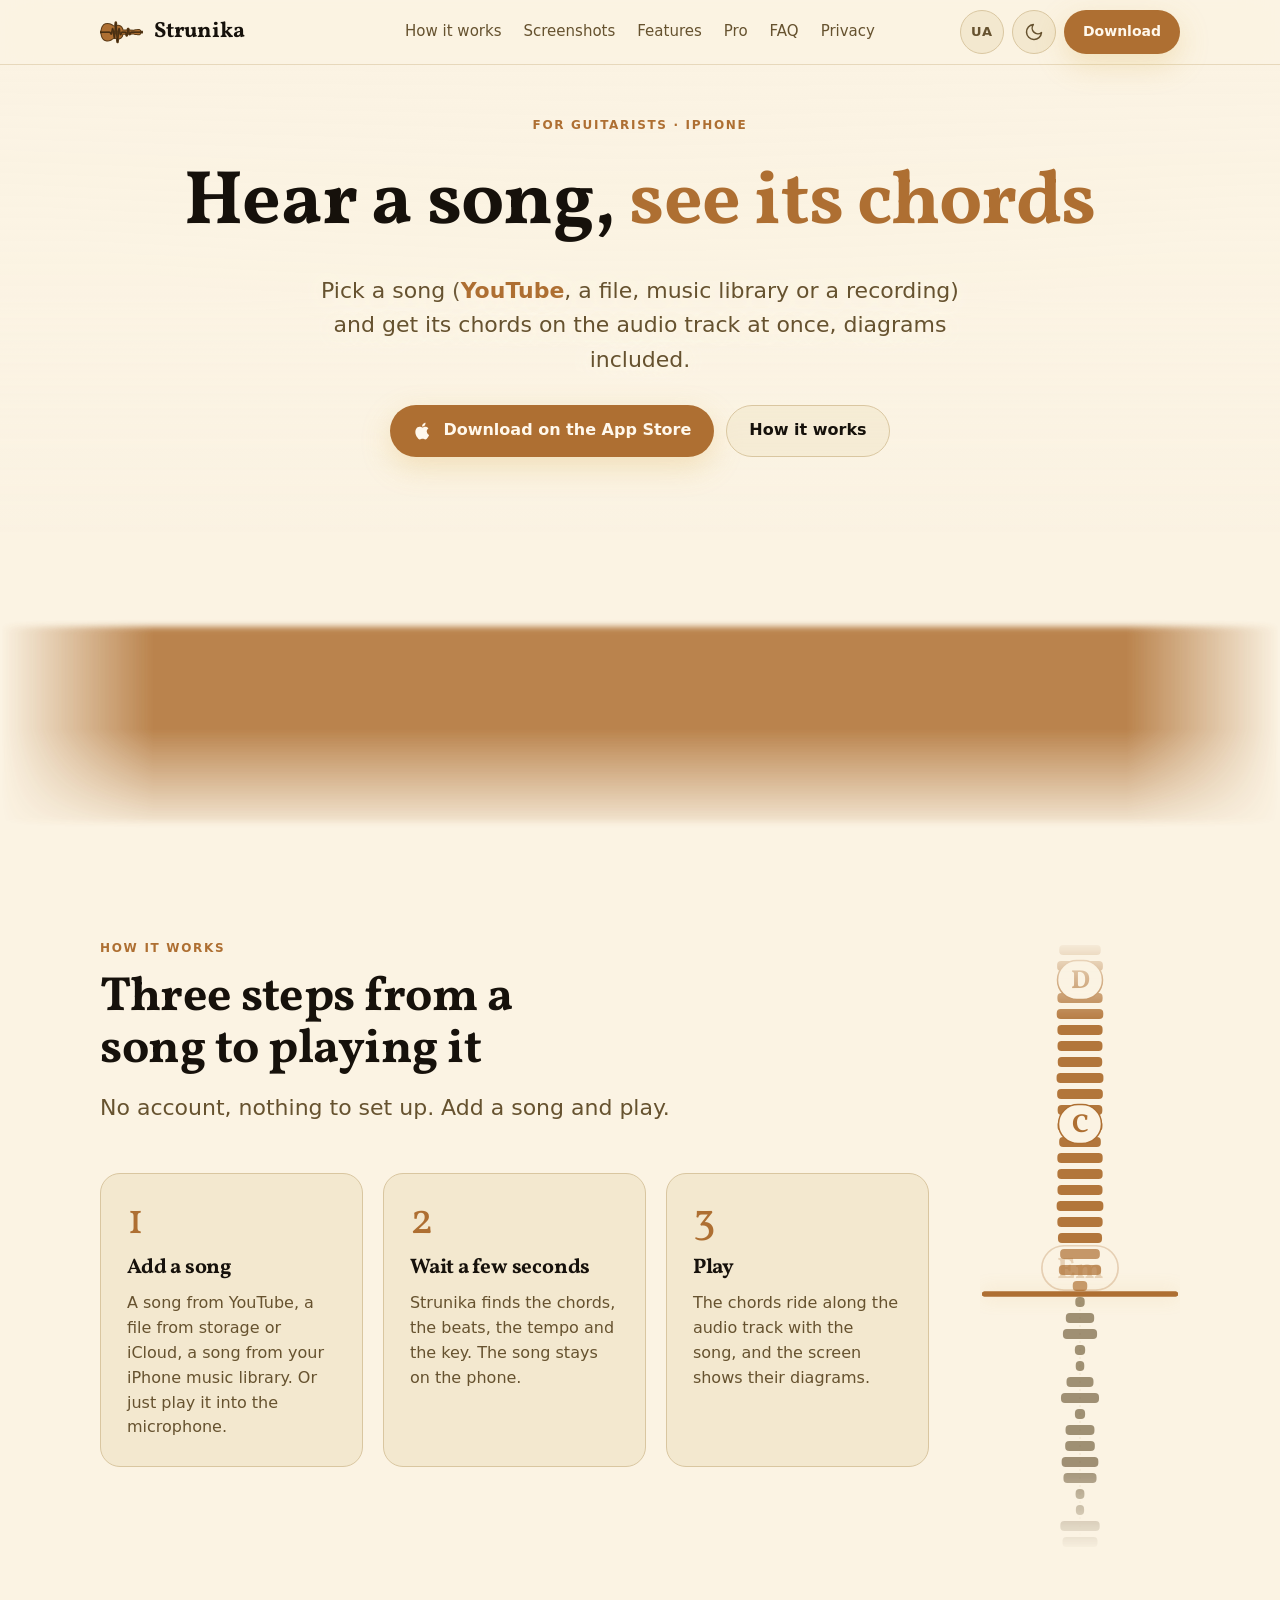
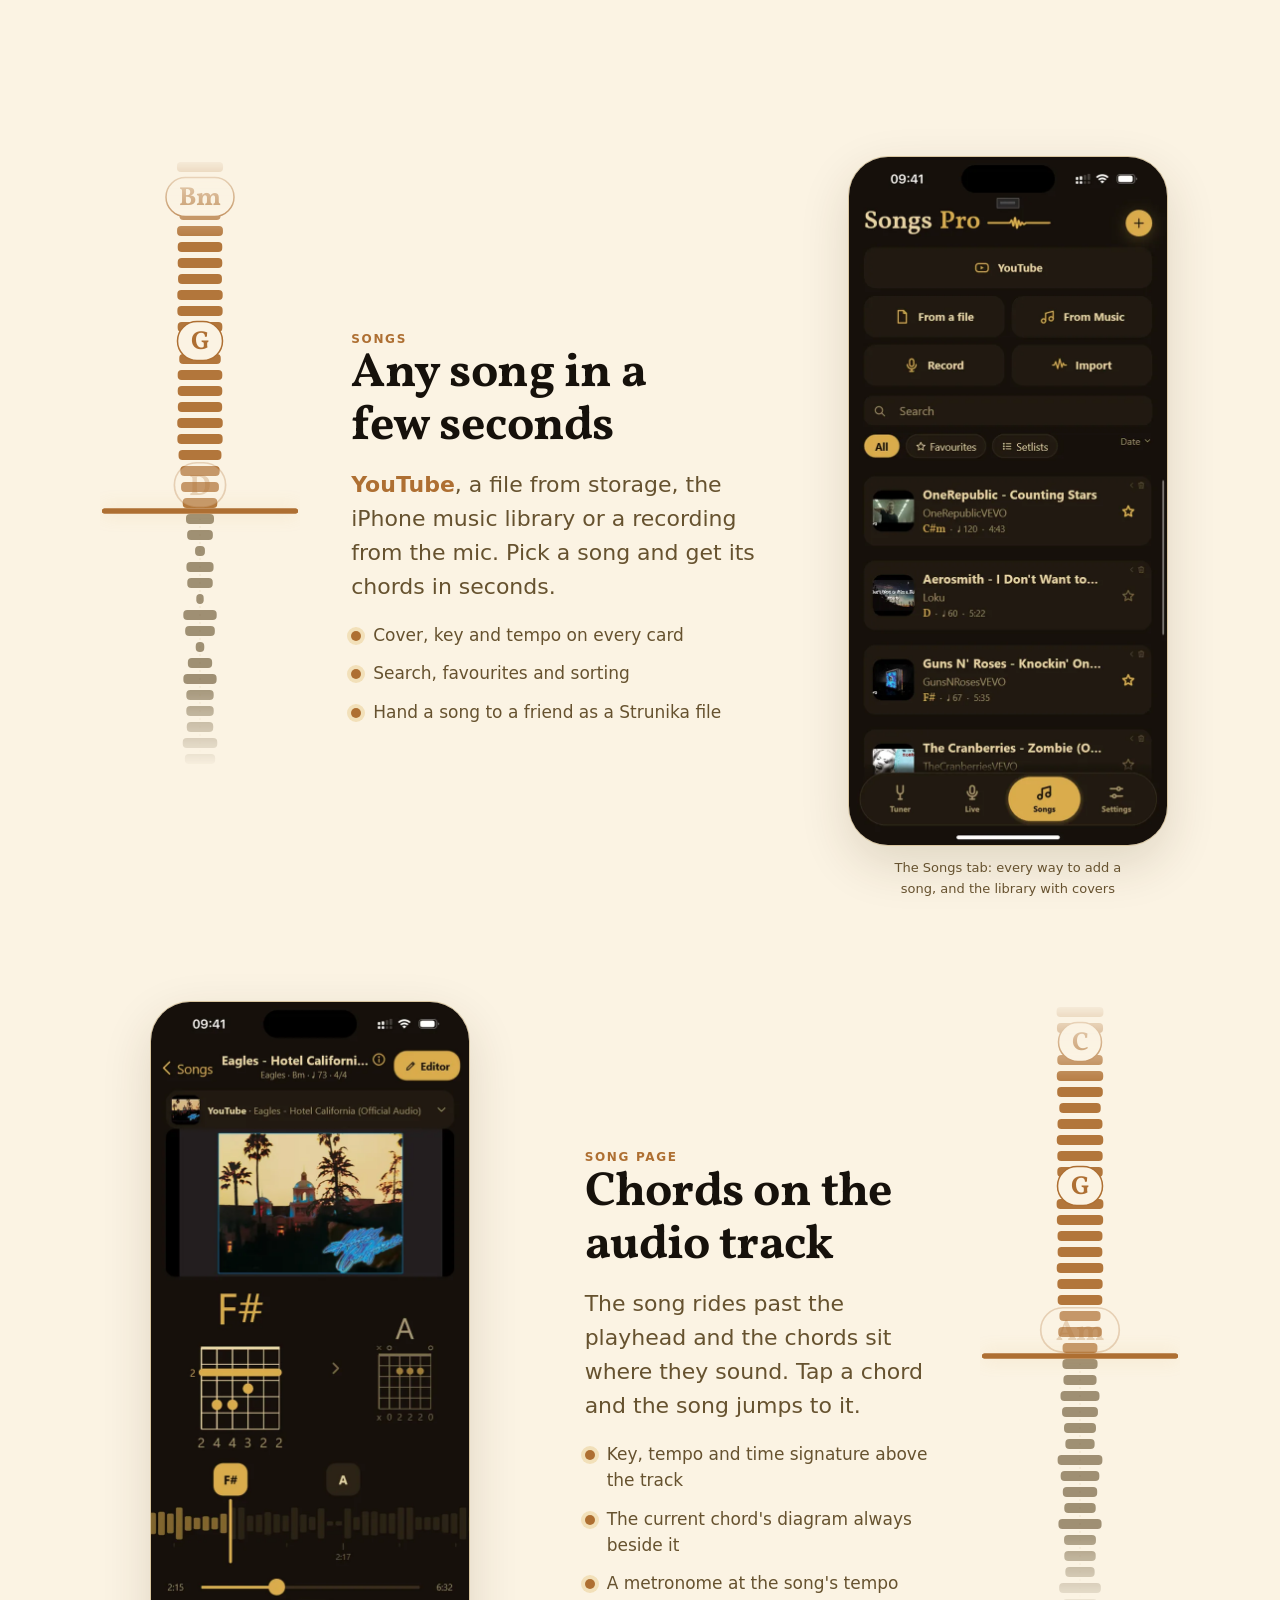
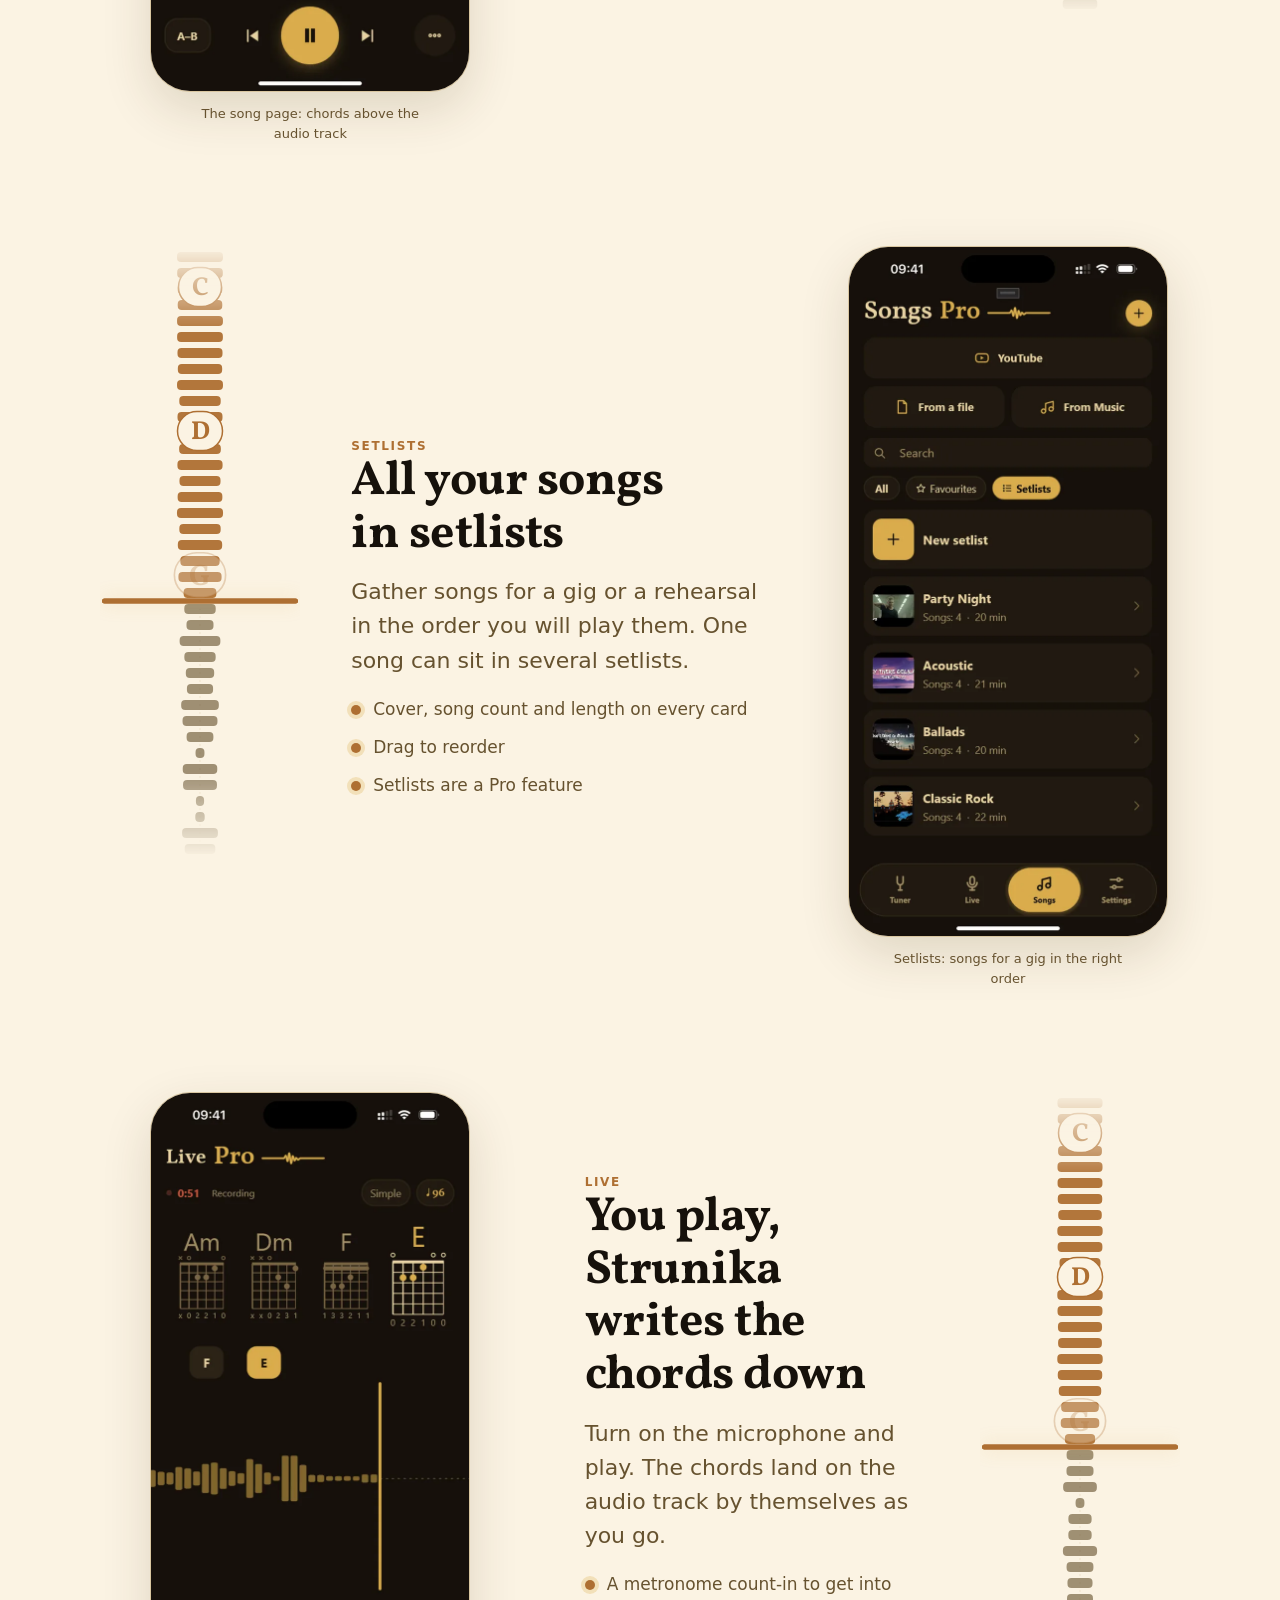
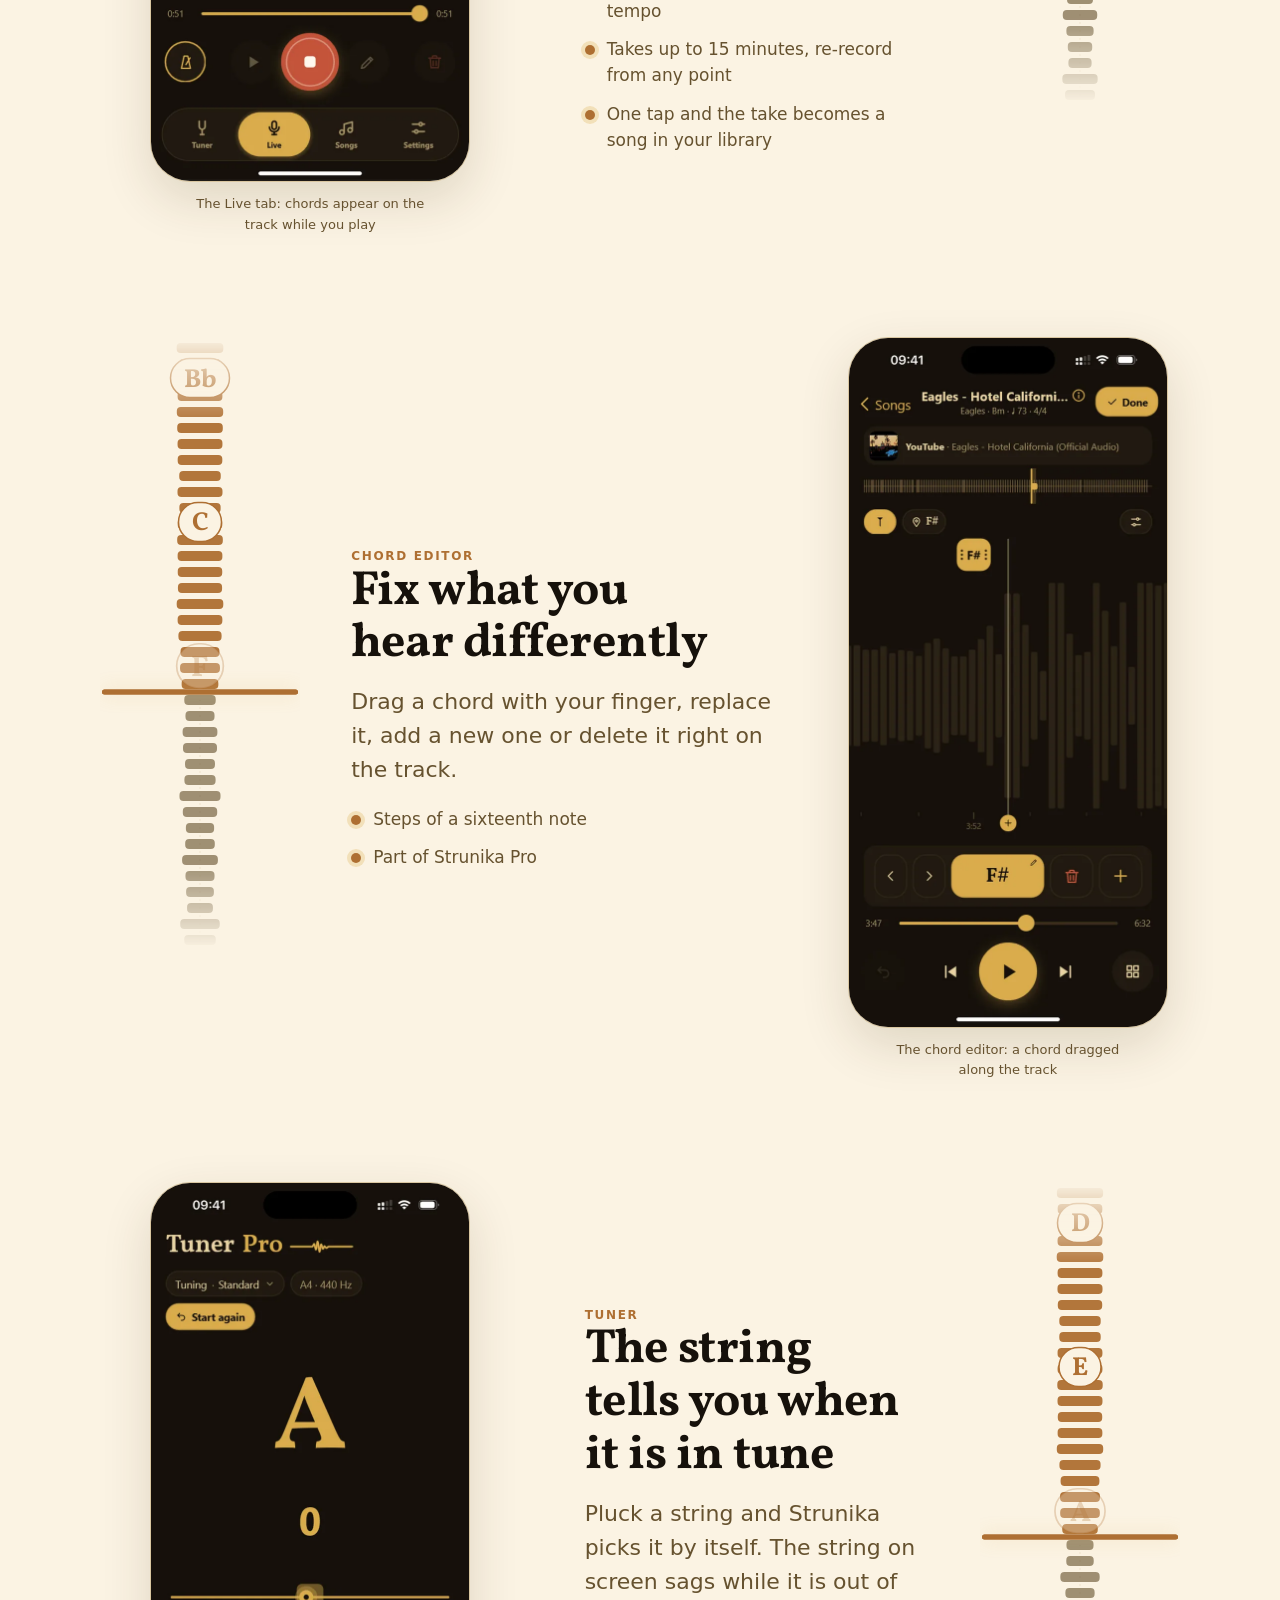
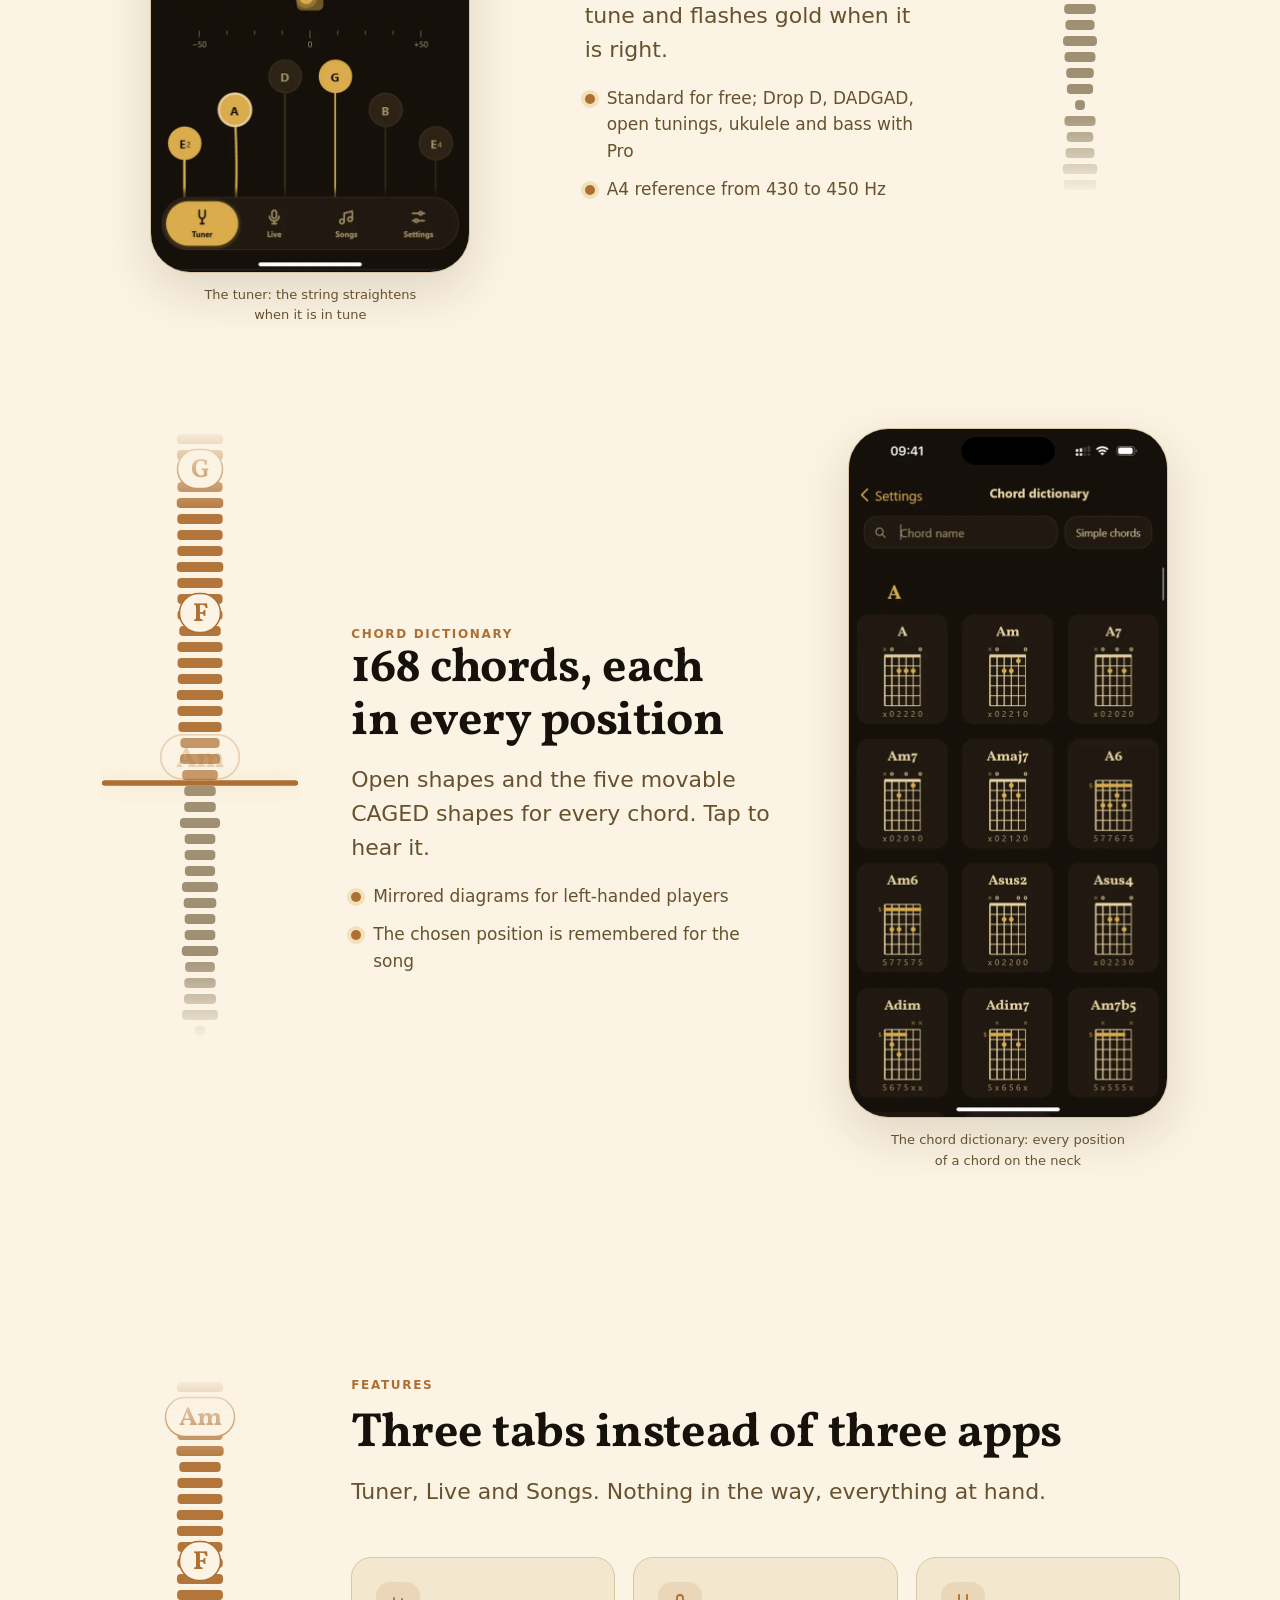
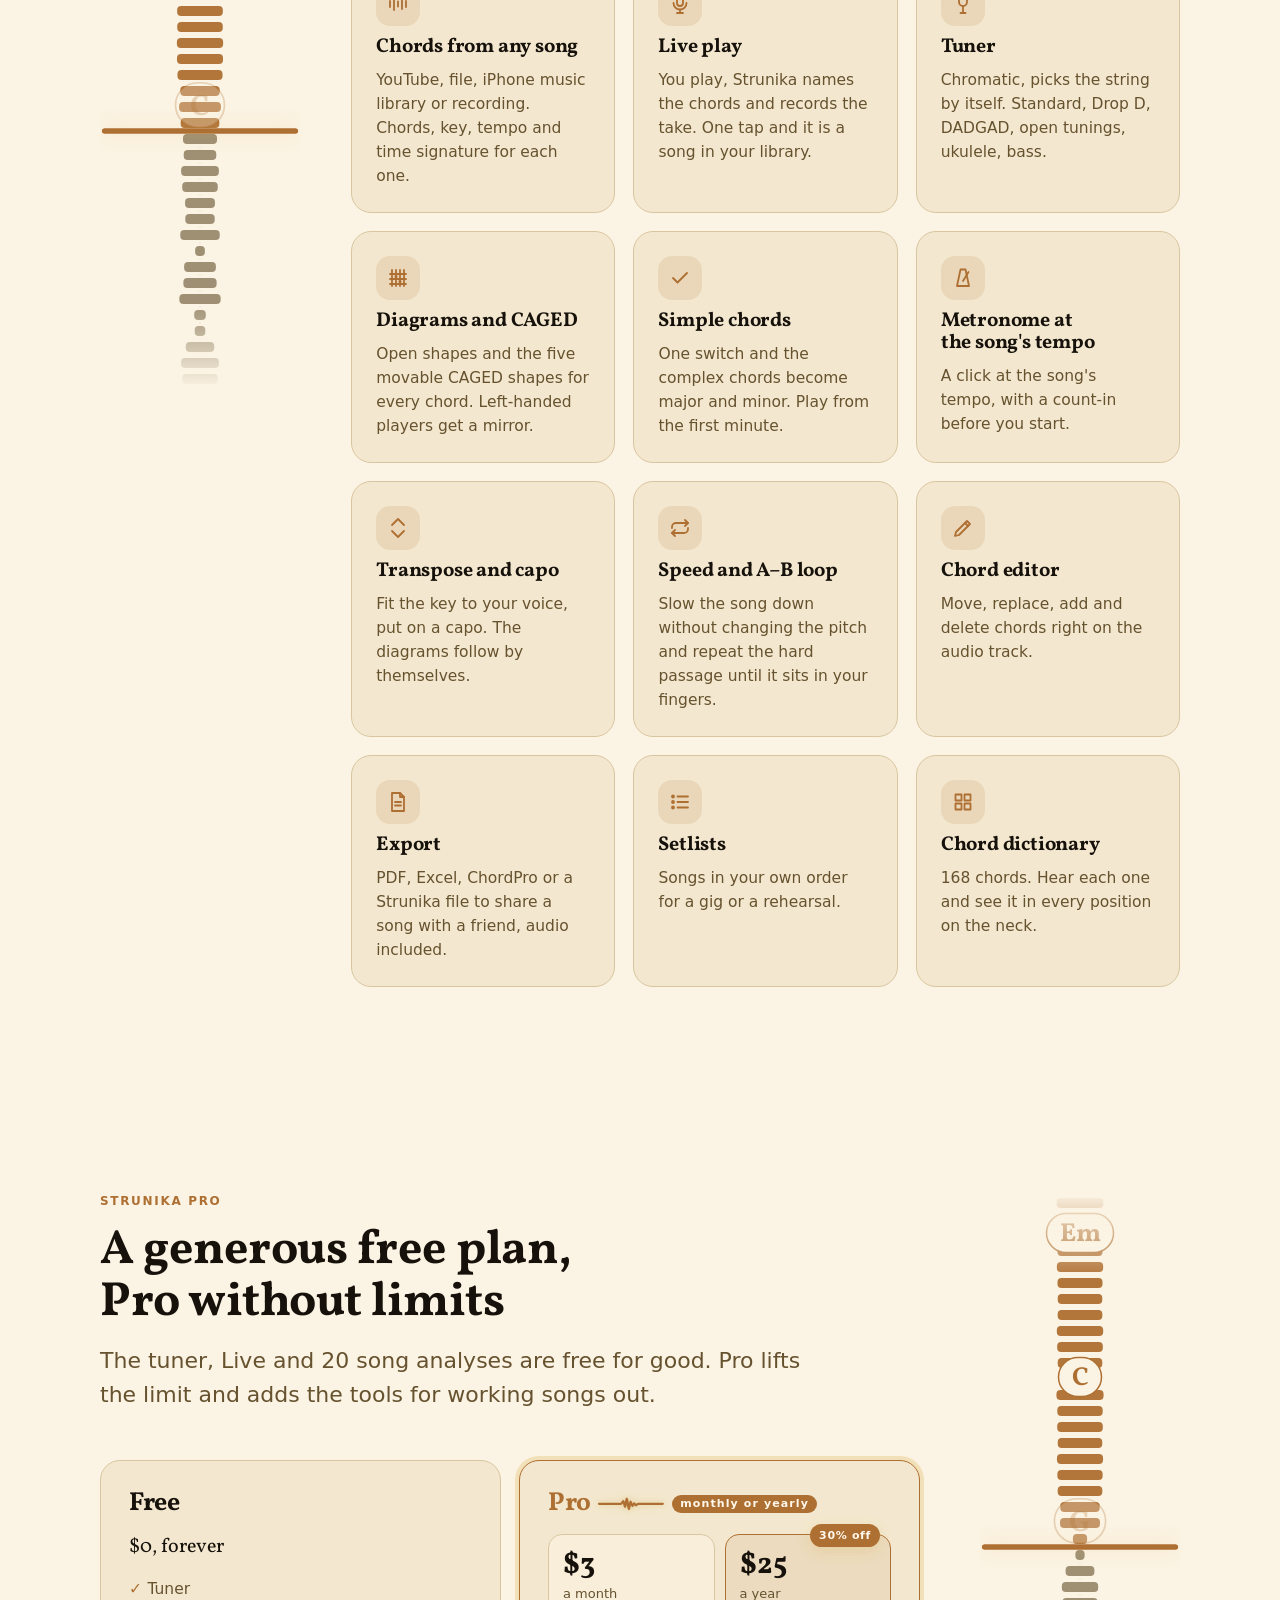
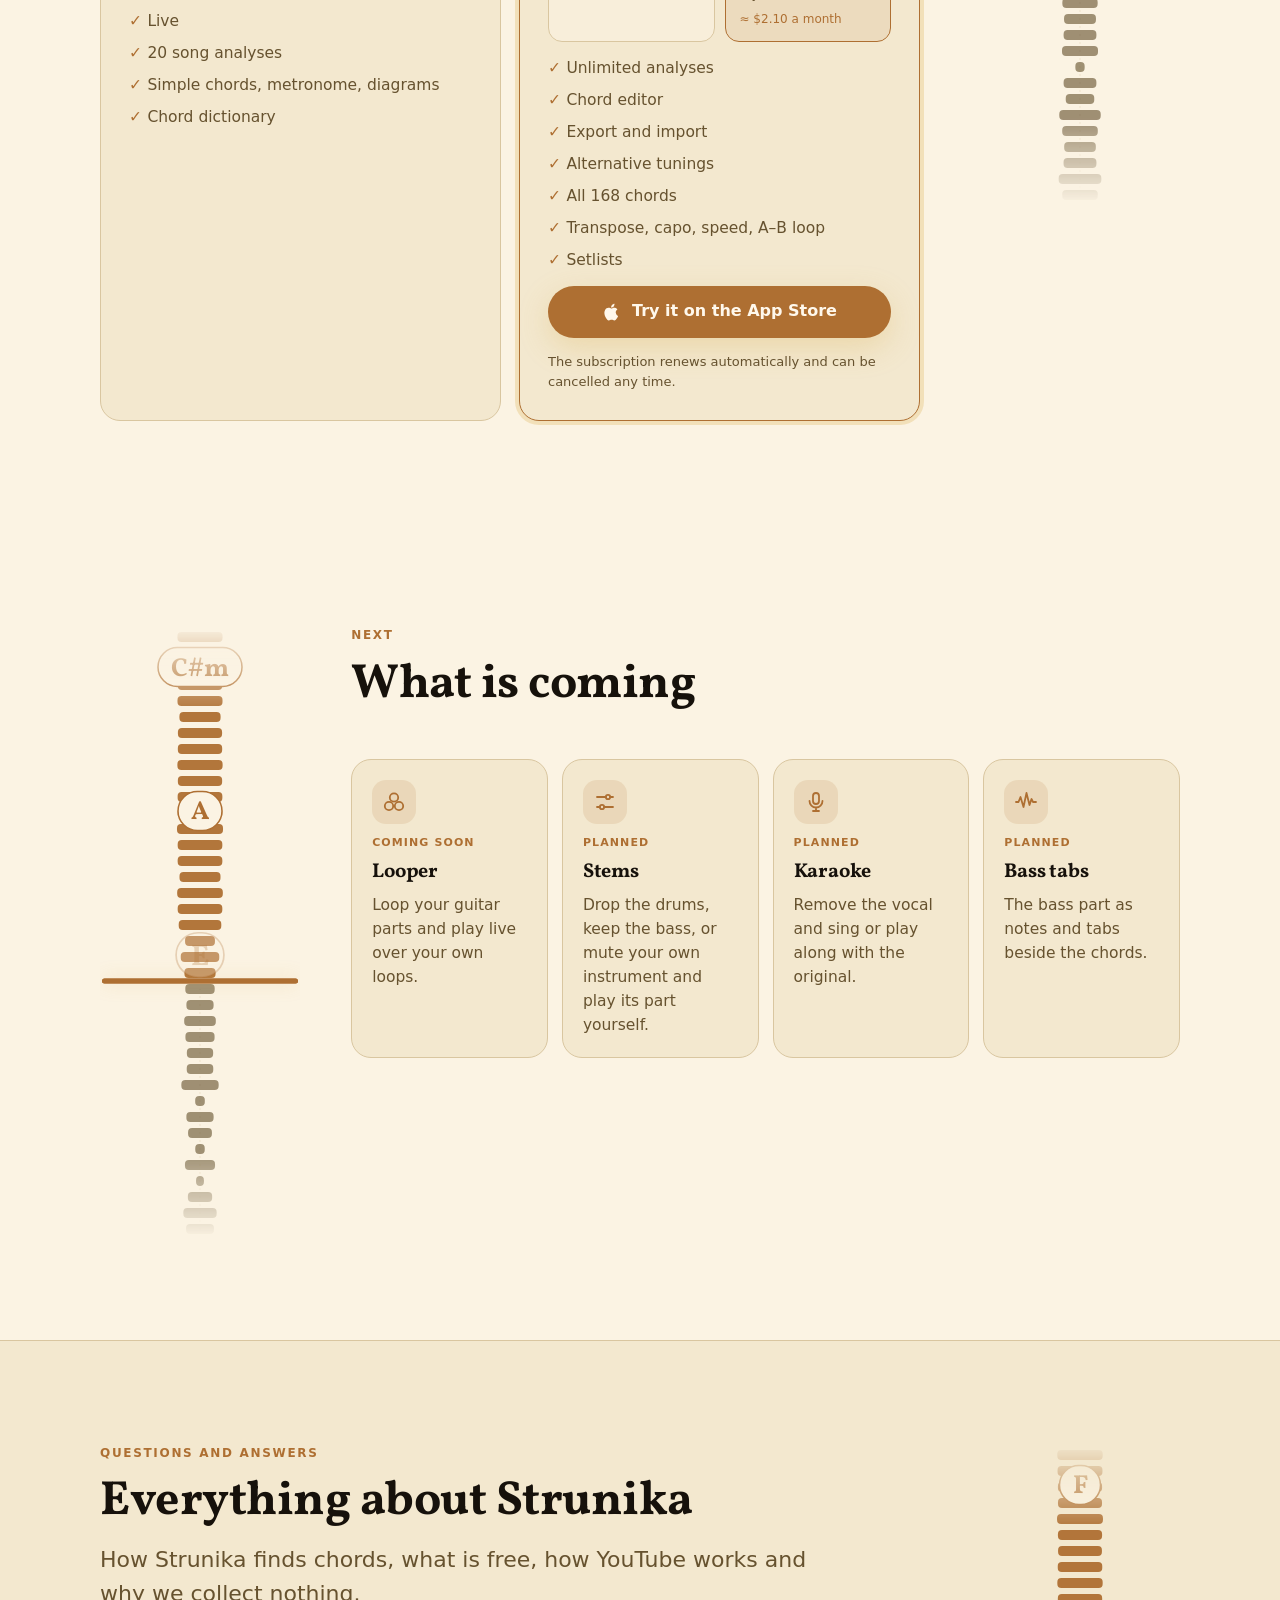
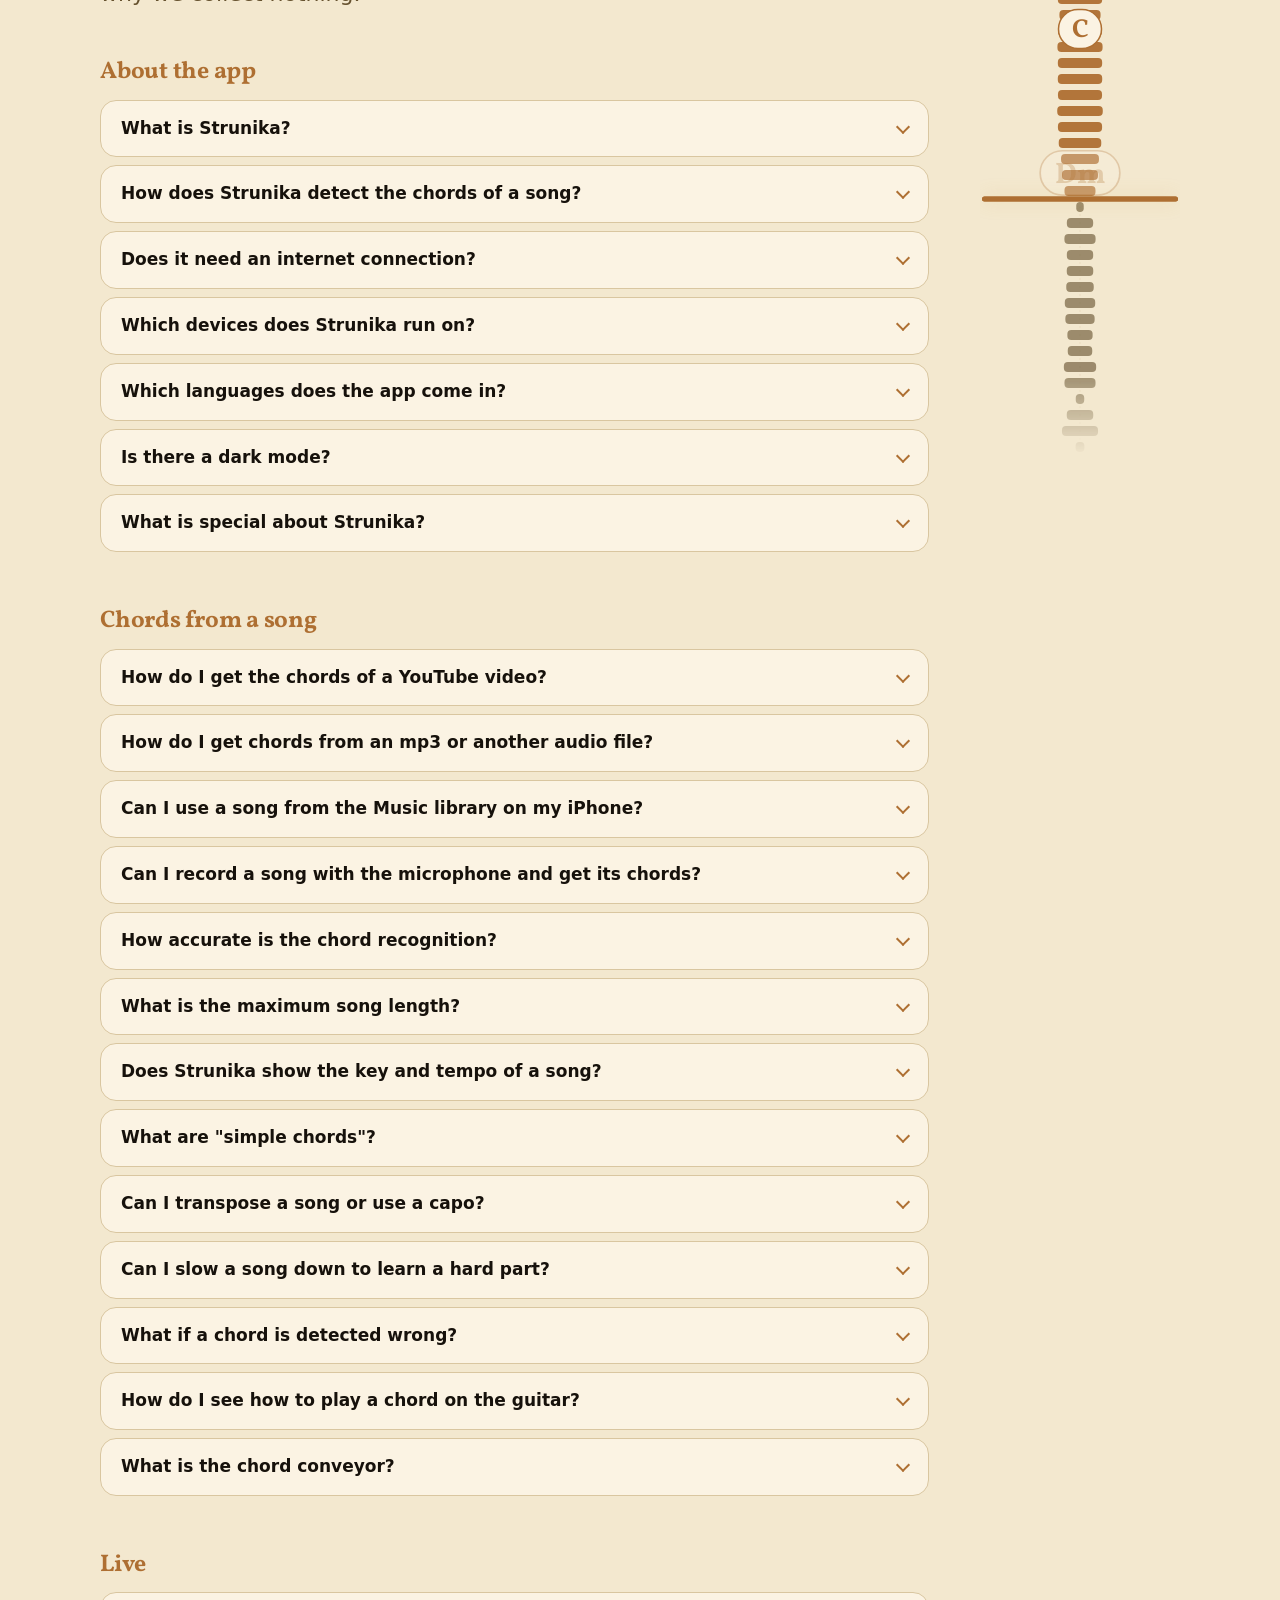
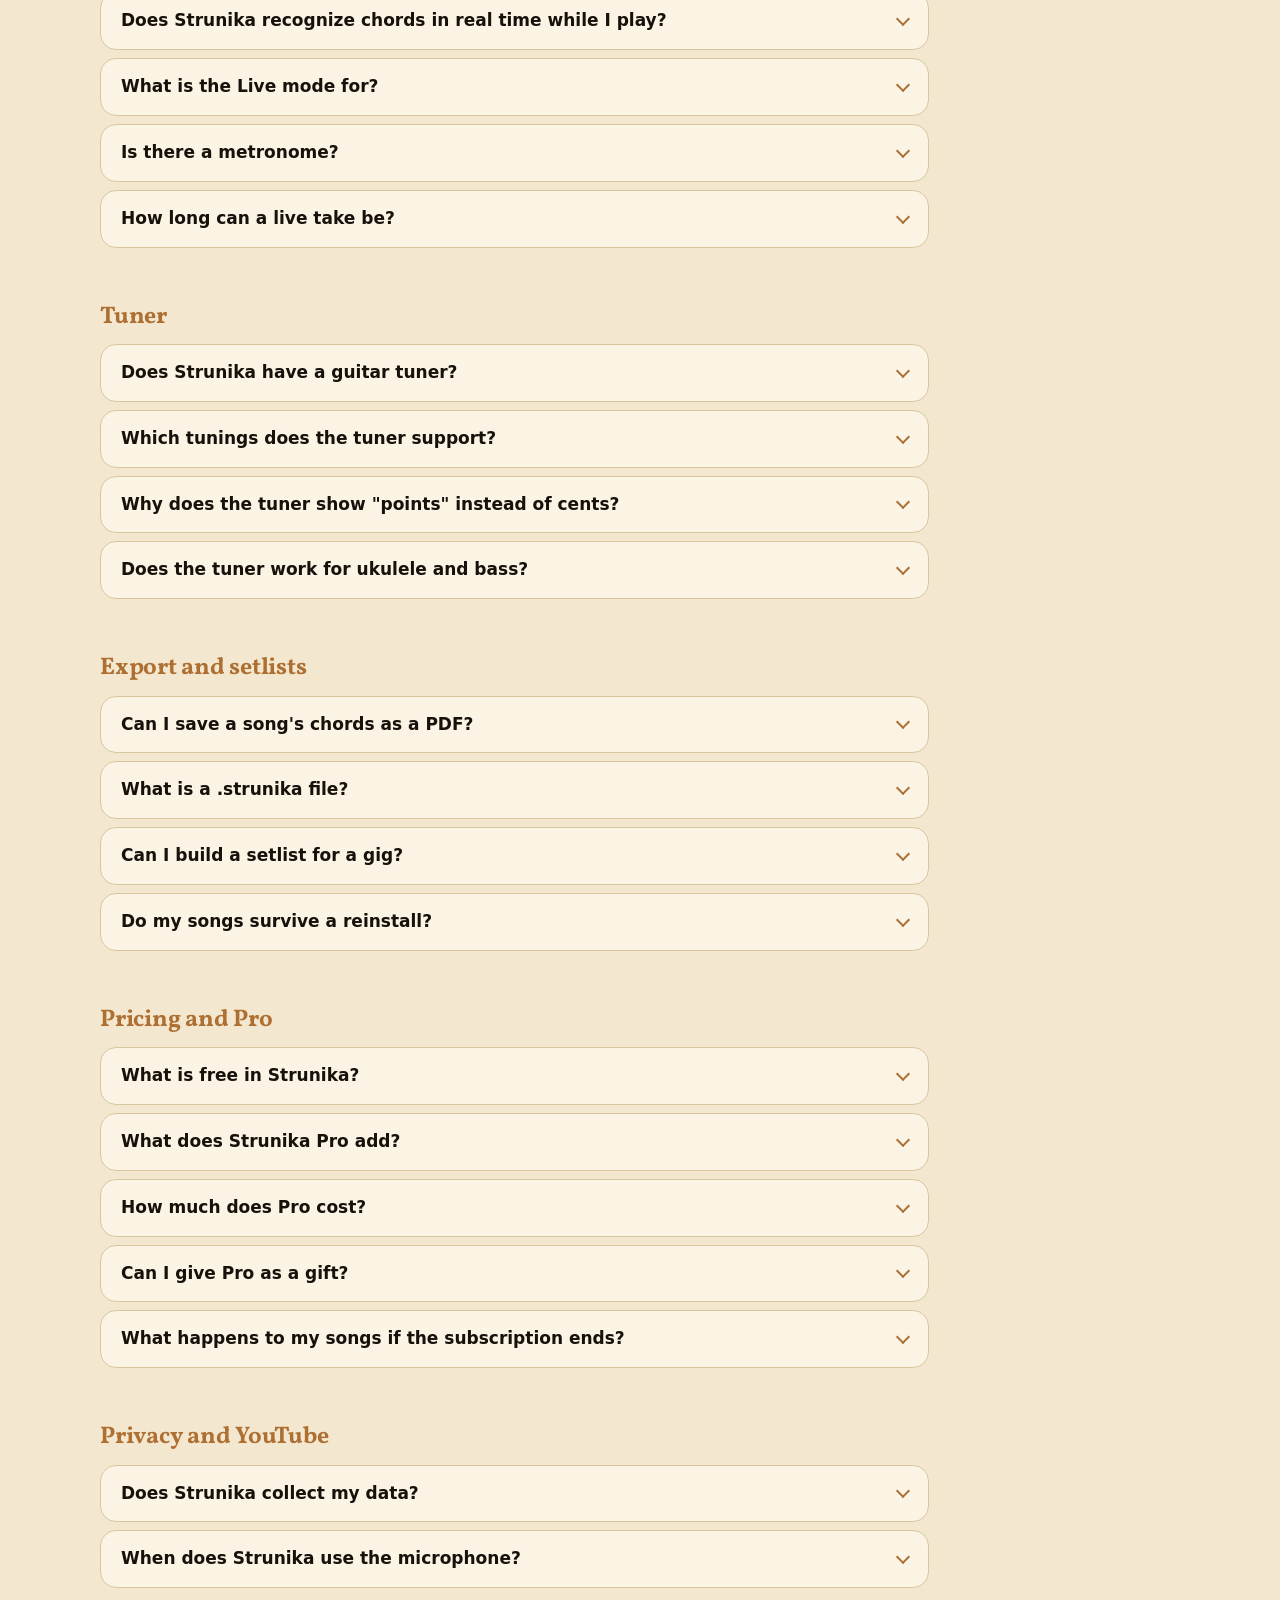
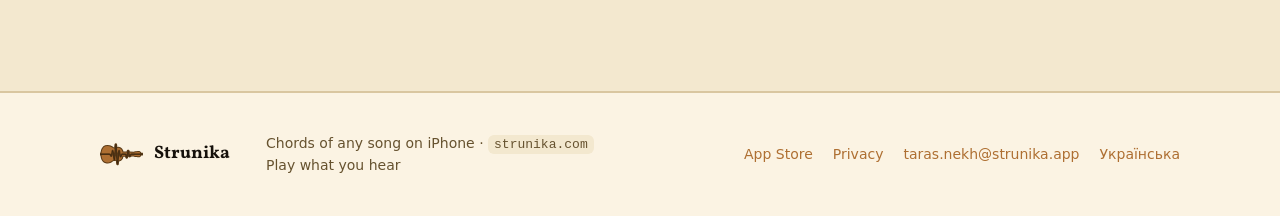
==== en/index.html @ 9629cb4e "The editor block's lead ends at the track: the undo sentence is gone on both pages Co-Authored-By: C" ====
<!doctype html>
<html lang="en">
<head>
<meta charset="utf-8">
<meta name="viewport" content="width=device-width, initial-scale=1, viewport-fit=cover">
<title>Strunika — chords of any song on iPhone: from YouTube, a file or a recording</title>
<meta name="description" content="Strunika recognizes the chords of a song from YouTube, a file or a recording right on your iPhone, scrolls them past a playhead while you play, hears your guitar live and tunes it. No data collection. English and Ukrainian.">
<meta name="keywords" content="chord recognition app, guitar chords from song, chords from YouTube, chord finder iPhone, guitar tuner app, live chord detection, chord detector, Strunika">
<link rel="canonical" href="https://strunika.com/en/">
<link rel="alternate" hreflang="uk" href="https://strunika.com/">
<link rel="alternate" hreflang="en" href="https://strunika.com/en/">
<link rel="alternate" hreflang="x-default" href="https://strunika.com/en/">
<meta name="theme-color" content="#FBF3E3" media="(prefers-color-scheme: light)">
<meta name="theme-color" content="#16110B" media="(prefers-color-scheme: dark)">
<meta property="og:type" content="website">
<meta property="og:site_name" content="Strunika">
<meta property="og:title" content="Strunika — chords of any song on iPhone">
<meta property="og:description" content="YouTube, file or recording → chords on a conveyor to play along with. Live recognition and a tuner. Everything on device, no data collected.">
<meta property="og:url" content="https://strunika.com/en/">
<meta property="og:image" content="https://strunika.com/assets/og.png">
<meta property="og:locale" content="en_US">
<meta name="twitter:card" content="summary_large_image">
<link rel="icon" href="../assets/icon.svg?v=2" type="image/svg+xml">
<link rel="apple-touch-icon" href="../assets/apple-touch-icon.png?v=2">
<link rel="preconnect" href="https://fonts.googleapis.com">
<link rel="preconnect" href="https://fonts.gstatic.com" crossorigin>
<link rel="stylesheet" href="https://fonts.googleapis.com/css2?family=Vollkorn:wght@600;700&display=swap">
<link rel="stylesheet" href="../assets/style.css">
<script>try{var t=localStorage.getItem('theme');if(t==='dark'||t==='light')document.documentElement.dataset.theme=t;}catch(e){}</script>
<script type="application/ld+json">
{
  "@context": "https://schema.org",
  "@type": "SoftwareApplication",
  "name": "Strunika",
  "applicationCategory": "MusicApplication",
  "operatingSystem": "iOS 15+",
  "url": "https://strunika.com/en/",
  "inLanguage": ["en", "uk"],
  "description": "Strunika recognizes the chords of a song from YouTube, a file or a recording on iPhone, scrolls them past a playhead while you play, hears your guitar live and has a tuner. Analysis runs on device; no data is collected.",
  "featureList": [
    "Chords from an audio file (mp3, m4a, wav)",
    "Chords from your own recording",
    "Chords from YouTube through the official player",
    "Live chord recognition from the microphone",
    "Chromatic tuner with 9 tunings",
    "Chord conveyor with waveform and beats",
    "Chord diagrams, CAGED shapes, capo, transpose",
    "Chord editor",
    "Export to PDF, Excel, ChordPro",
    "Setlists",
    "Dictionary of 168 chords"
  ],
  "offers": [
    { "@type": "Offer", "price": "0", "priceCurrency": "USD", "description": "Free: tuner, live recognition, 20 song analyses" },
    { "@type": "Offer", "description": "Strunika Pro — monthly or yearly subscription, price shown in the App Store" }
  ],
  "author": { "@type": "Organization", "name": "Strunika", "url": "https://strunika.com/" }
}
</script>
<!--FAQ-LD--><script type="application/ld+json">
{
 "@context": "https://schema.org",
 "@type": "FAQPage",
 "mainEntity": [
  {
   "@type": "Question",
   "name": "What is Strunika?",
   "acceptedAnswer": {
    "@type": "Answer",
    "text": "Strunika is an iPhone app for guitarists that recognizes the chords of a song from a YouTube video, an audio file, the iPhone music library or your own recording, scrolls them past a playhead while you play, hears your guitar live and includes a tuner. The name comes from the Ukrainian word \"struna\", a string."
   }
  },
  {
   "@type": "Question",
   "name": "How does Strunika detect the chords of a song?",
   "acceptedAnswer": {
    "@type": "Answer",
    "text": "A neural network trained on thousands of songs runs on the iPhone itself: it slices the sound into frequency frames, finds the beats and the tempo, then names the chord at every moment out of 168 possible ones. The result is aligned to the bar grid so chord changes land on beats, the way they are played."
   }
  },
  {
   "@type": "Question",
   "name": "Does it need an internet connection?",
   "acceptedAnswer": {
    "@type": "Answer",
    "text": "Not for files and recordings: the analysis runs entirely on device. Internet is needed only for YouTube songs, because the video plays through the official YouTube player."
   }
  },
  {
   "@type": "Question",
   "name": "Which devices does Strunika run on?",
   "acceptedAnswer": {
    "@type": "Answer",
    "text": "iPhone with iOS 15 or later. There is no Android version yet."
   }
  },
  {
   "@type": "Question",
   "name": "Which languages does the app come in?",
   "acceptedAnswer": {
    "@type": "Answer",
    "text": "English and Ukrainian. The language is chosen on the first launch and can be changed in Settings at any time."
   }
  },
  {
   "@type": "Question",
   "name": "Is there a dark mode?",
   "acceptedAnswer": {
    "@type": "Answer",
    "text": "Yes. Strunika has a dark and a light theme in warm wood and brass tones, and follows the system setting by default."
   }
  },
  {
   "@type": "Question",
   "name": "What is special about Strunika?",
   "acceptedAnswer": {
    "@type": "Answer",
    "text": "The song, its chords and your edits live on one audio track: you can scrub it, loop a passage and move chords on it like in an editor. A Live take becomes a song with chords in the library at once. The free plan never expires. There are no accounts and no analytics. The interface comes in English and Ukrainian."
   }
  },
  {
   "@type": "Question",
   "name": "How do I get the chords of a YouTube video?",
   "acceptedAnswer": {
    "@type": "Answer",
    "text": "On the Songs tab tap YouTube: the built-in YouTube opens, find the video there and tap \"Add\". Or open Strunika with the link already copied, and the YouTube button offers to add the song from the clipboard. While you play, the video runs in the official YouTube player and the chords scroll on the conveyor beneath it."
   }
  },
  {
   "@type": "Question",
   "name": "How do I get chords from an mp3 or another audio file?",
   "acceptedAnswer": {
    "@type": "Answer",
    "text": "Tap \"File\" on the Songs tab and pick an mp3, m4a or wav from Files or iCloud Drive. You can also open a file in Strunika through \"Share\" from another app."
   }
  },
  {
   "@type": "Question",
   "name": "Can I use a song from the Music library on my iPhone?",
   "acceptedAnswer": {
    "@type": "Answer",
    "text": "Yes. The \"From Music\" button on the Songs tab opens the system song picker for your iPhone library: songs bought in iTunes or synced from a computer work. Apple Music subscription songs are protected and cannot be read, so the picker leaves them out."
   }
  },
  {
   "@type": "Question",
   "name": "Can I record a song with the microphone and get its chords?",
   "acceptedAnswer": {
    "@type": "Answer",
    "text": "Yes. The \"Record\" button captures sound through the iPhone microphone, and once you stop, Strunika analyses the recording and adds the song to the library with chords. It is a handy way to find chords for a song someone plays next to you, or for your own melody."
   }
  },
  {
   "@type": "Question",
   "name": "How accurate is the chord recognition?",
   "acceptedAnswer": {
    "@type": "Answer",
    "text": "For most popular songs with a clear harmonic backing the chords match the studio ones more than 80–90 % of the time; best on acoustic music and pop/rock recordings, worse on very dense mixes and jazz harmony. With \"Simple chords\" on, everything reduces to major and minor and almost always sounds right for playing along. Where the model is wrong, there is the chord editor."
   }
  },
  {
   "@type": "Question",
   "name": "What is the maximum song length?",
   "acceptedAnswer": {
    "@type": "Answer",
    "text": "15 minutes. Longer files and videos are not analysed, and no free analysis is spent on them."
   }
  },
  {
   "@type": "Question",
   "name": "Does Strunika show the key and tempo of a song?",
   "acceptedAnswer": {
    "@type": "Answer",
    "text": "Yes: the key, the tempo in BPM and the time signature appear in the row above the conveyor and on the song's card in the library. Beats are marked on the conveyor, and the metronome can click along at the song's tempo."
   }
  },
  {
   "@type": "Question",
   "name": "What are \"simple chords\"?",
   "acceptedAnswer": {
    "@type": "Answer",
    "text": "A mode in which every chord is reduced to a major or minor triad: Am7 becomes Am, Gsus4 becomes G, Bdim becomes Bm. It is on by default so a song can be played right away. The full vocabulary of 168 chords comes with Pro."
   }
  },
  {
   "@type": "Question",
   "name": "Can I transpose a song or use a capo?",
   "acceptedAnswer": {
    "@type": "Answer",
    "text": "Yes, with Pro. Transposing shifts every chord by the chosen number of semitones, and the capo shows the shapes to hold relative to it; the diagrams update by themselves."
   }
  },
  {
   "@type": "Question",
   "name": "Can I slow a song down to learn a hard part?",
   "acceptedAnswer": {
    "@type": "Answer",
    "text": "Yes, with Pro: speed from 0.5× to 1.25× without changing the pitch, and an A–B loop that repeats the chosen passage. The loop ends snap to chords so you never have to catch them by hand."
   }
  },
  {
   "@type": "Question",
   "name": "What if a chord is detected wrong?",
   "acceptedAnswer": {
    "@type": "Answer",
    "text": "Open the chord editor. The track works like a DAW: a tap selects a chord, a drag moves the moment it begins, and the panel replaces, deletes or adds a chord; the step is a sixteenth note and there is undo. The editor is part of Pro."
   }
  },
  {
   "@type": "Question",
   "name": "How do I see how to play a chord on the guitar?",
   "acceptedAnswer": {
    "@type": "Answer",
    "text": "A fretboard diagram with fret numbers always sits beside the chord name. Tapping it opens every position of that chord: the open shapes and the five movable CAGED shapes; the chosen position is remembered for that song. Left-handed players get mirrored diagrams."
   }
  },
  {
   "@type": "Question",
   "name": "What is the chord conveyor?",
   "acceptedAnswer": {
    "@type": "Answer",
    "text": "It is the ribbon at the bottom of the song screen: the waveform, the beats, and the name of each chord at the moment it changes. The ribbon rides past the playhead with the song; tapping a chord seeks to it, dragging scrubs the song silently. You always see what sounds now and what comes in a few seconds."
   }
  },
  {
   "@type": "Question",
   "name": "Does Strunika recognize chords in real time while I play?",
   "acceptedAnswer": {
    "@type": "Answer",
    "text": "Yes. The Live tab listens to the microphone and writes the chords you play onto the track as you go: a quick guess first, then the confirmed chord a moment later. It works with acoustic and electric guitars through the iPhone microphone."
   }
  },
  {
   "@type": "Question",
   "name": "What is the Live mode for?",
   "acceptedAnswer": {
    "@type": "Answer",
    "text": "To find the chords of your own idea, to check yourself while working out a song, or simply to record a rehearsal take. The take is saved to the library as a ready song with chords, with no analysis and no free analysis spent."
   }
  },
  {
   "@type": "Question",
   "name": "Is there a metronome?",
   "acceptedAnswer": {
    "@type": "Answer",
    "text": "Yes, on the Live tab and on the song page. On Live it counts 3 · 2 · 1 · 0 before recording and clicks at a set tempo from 40 to 240 BPM; on the song page it clicks at the song's tempo. The clicks do not disturb the recognition, but from the iPhone speaker they end up in the recording, so it is best to wear headphones when playing to the metronome."
   }
  },
  {
   "@type": "Question",
   "name": "How long can a live take be?",
   "acceptedAnswer": {
    "@type": "Answer",
    "text": "Up to 15 minutes. You can continue recording from the end or record over from any point."
   }
  },
  {
   "@type": "Question",
   "name": "Does Strunika have a guitar tuner?",
   "acceptedAnswer": {
    "@type": "Answer",
    "text": "Yes, a chromatic tuner on the first tab. It detects which string you plucked by itself and shows the note and the offset; the string on screen sags while it is out of tune and snaps straight with a gold flash when it is in. Tuned strings are marked, and when all six are done the pegs bounce in a wave."
   }
  },
  {
   "@type": "Question",
   "name": "Which tunings does the tuner support?",
   "acceptedAnswer": {
    "@type": "Answer",
    "text": "Standard for free; with Pro also Drop D, half step down, whole step down, DADGAD, Open G, Open D, ukulele GCEA and bass EADG. The A4 reference can be shifted within 430–450 Hz."
   }
  },
  {
   "@type": "Question",
   "name": "Why does the tuner show \"points\" instead of cents?",
   "acceptedAnswer": {
    "@type": "Answer",
    "text": "So the number is easy to read: 10 points is one fret, that is 100 cents. \"+3\" means \"a little sharp, under a third of a fret\". No verdict words and no hints on the screen."
   }
  },
  {
   "@type": "Question",
   "name": "Does the tuner work for ukulele and bass?",
   "acceptedAnswer": {
    "@type": "Answer",
    "text": "Yes: there are ukulele GCEA and bass EADG tunings, and the chromatic mode suits any stringed instrument."
   }
  },
  {
   "@type": "Question",
   "name": "Can I save a song's chords as a PDF?",
   "acceptedAnswer": {
    "@type": "Answer",
    "text": "Yes, with Pro. The PDF comes in two layouts: \"Bars\" (four bars to a row, the chord where it begins) and \"Conveyor\" (the waveform with beats and chords). Both end with the diagrams of every chord in the song. Excel and ChordPro export are there too."
   }
  },
  {
   "@type": "Question",
   "name": "What is a .strunika file?",
   "acceptedAnswer": {
    "@type": "Answer",
    "text": "A complete copy of a song: chords, beats, cover and audio (for YouTube only the link). Send it by AirDrop or mail, and on another iPhone with Strunika it opens with one tap, ready to play. Import is part of Pro."
   }
  },
  {
   "@type": "Question",
   "name": "Can I build a setlist for a gig?",
   "acceptedAnswer": {
    "@type": "Answer",
    "text": "Yes, with Pro. A setlist is songs in your own order; a song can be in several setlists. Reorder by dragging the grip; removing a song from a setlist never touches the song itself."
   }
  },
  {
   "@type": "Question",
   "name": "Do my songs survive a reinstall?",
   "acceptedAnswer": {
    "@type": "Answer",
    "text": "The library lives in the app's storage and is part of the iPhone backup (iCloud or computer). To move single songs there is the .strunika file."
   }
  },
  {
   "@type": "Question",
   "name": "What is free in Strunika?",
   "acceptedAnswer": {
    "@type": "Answer",
    "text": "The tuner with standard tuning, the Live tab with chord recognition, 20 song analyses for the lifetime of the install, simple chords, the metronome, diagrams, the chord dictionary. Analysed songs stay open forever."
   }
  },
  {
   "@type": "Question",
   "name": "What does Strunika Pro add?",
   "acceptedAnswer": {
    "@type": "Answer",
    "text": "Unlimited analyses, the chord editor, export to PDF, Excel, ChordPro and .strunika with import, alternative tunings, the full vocabulary of 168 chords, transpose and capo, playback speed, the A–B loop, setlists and the A4 reference setting."
   }
  },
  {
   "@type": "Question",
   "name": "How much does Pro cost?",
   "acceptedAnswer": {
    "@type": "Answer",
    "text": "$3 a month or $25 a year, so the yearly subscription is 30% cheaper. The exact price in your currency is shown by the App Store inside the app. There is no free trial, but the free version has no time limit."
   }
  },
  {
   "@type": "Question",
   "name": "Can I give Pro as a gift?",
   "acceptedAnswer": {
    "@type": "Answer",
    "text": "Yes, through App Store offer codes: the app has a \"Promo code\" button. Purchases are restored on a new device with \"Restore purchases\"."
   }
  },
  {
   "@type": "Question",
   "name": "What happens to my songs if the subscription ends?",
   "acceptedAnswer": {
    "@type": "Answer",
    "text": "Nothing disappears: every song, chord and setlist stays. Only the Pro tools close, and the Pro settings go back to their defaults."
   }
  },
  {
   "@type": "Question",
   "name": "Does Strunika collect my data?",
   "acceptedAnswer": {
    "@type": "Answer",
    "text": "No. The app has no accounts, no analytics, no advertising and no third-party data-collection SDKs. Audio and analysis results are stored only on your iPhone. The app goes online only for YouTube and for a small service-settings file, with no identifiers attached. Crash reports are collected by Apple itself, and you control them in iOS settings."
   }
  },
  {
   "@type": "Question",
   "name": "When does Strunika use the microphone?",
   "acceptedAnswer": {
    "@type": "Answer",
    "text": "Only while the Tuner or Live tab is on screen, or while you record a song. As soon as you switch to another tab or send the app to the background, the microphone turns off."
   }
  }
 ]
}
</script><!--/FAQ-LD-->
</head>
<body id="top">

<header class="top">
  <div class="wrap">
    <a class="brand" href="#top" aria-label="Strunika">
      <img class="mark mark-light" src="../assets/mark_light.svg" alt="" width="44" height="24">
      <img class="mark mark-dark" src="../assets/mark.svg" alt="" width="44" height="24">
      <span>Strunika</span>
    </a>
    <nav class="nav" id="site-nav" aria-label="Sections">
      <a href="#how">How it works</a>
      <a href="#screens">Screenshots</a>
      <a href="#features">Features</a>
      <a href="#pro">Pro</a>
      <a href="#faq">FAQ</a>
      <a href="/privacy.html">Privacy</a>
    </nav>
    <div class="tools">
      <a class="lang" href="/" hreflang="uk" lang="uk">UA</a>
      <button class="theme" id="theme-toggle" type="button" aria-label="Toggle theme">
        <svg class="moon" viewBox="0 0 24 24" fill="none" stroke="currentColor" stroke-width="1.8" stroke-linecap="round" stroke-linejoin="round"><path d="M21 12.8A9 9 0 1 1 11.2 3a7 7 0 0 0 9.8 9.8z"/></svg>
        <svg class="sun" viewBox="0 0 24 24" fill="none" stroke="currentColor" stroke-width="1.8" stroke-linecap="round"><circle cx="12" cy="12" r="4"/><path d="M12 2v2M12 20v2M4.9 4.9l1.4 1.4M17.7 17.7l1.4 1.4M2 12h2M20 12h2M4.9 19.1l1.4-1.4M17.7 6.3l1.4-1.4"/></svg>
      </button>
      <a class="btn btn-primary btn-sm" href="https://strunika.app" aria-label="Download"><svg class="dl-ico" viewBox="0 0 24 24" fill="none" stroke="currentColor" stroke-width="2" stroke-linecap="round" stroke-linejoin="round" aria-hidden="true"><path d="M12 4v10.5"/><path d="M7.5 10.5L12 15l4.5-4.5"/><path d="M4 16.5v2a1.5 1.5 0 0 0 1.5 1.5h13a1.5 1.5 0 0 0 1.5-1.5v-2"/></svg><span>Download</span></a>
      <button class="menu-btn" id="menu-toggle" type="button" aria-label="Menu" aria-expanded="false" aria-controls="site-nav"><svg viewBox="0 0 24 24" fill="none" stroke="currentColor" stroke-width="2" stroke-linecap="round"><path class="l1" d="M4 7h16"/><path class="l2" d="M4 12h16"/><path class="l3" d="M4 17h16"/></svg></button>
    </div>
  </div>
</header>

<main>

<section class="hero">
  <canvas class="hero-bg" aria-hidden="true"></canvas>
  <div class="wrap">
    <p class="eyebrow rv">For guitarists · iPhone</p>
    <h1 class="rv">Hear a song, <em>see its chords</em></h1>
    <p class="lead rv">Pick a song (<span class="yt">YouTube</span>, a file, music library or a recording) and get its chords on the audio track at once, diagrams included.</p>
    <div class="cta rv">
      <a class="btn btn-primary" href="https://strunika.app">
        <svg viewBox="0 0 24 24" fill="currentColor"><path d="M16.4 12.6c0-2.5 2-3.6 2.1-3.7-1.2-1.7-3-1.9-3.6-2-1.5-.2-3 .9-3.8.9-.8 0-2-.9-3.3-.8-1.7 0-3.2 1-4.1 2.5-1.8 3.1-.5 7.6 1.3 10.1.9 1.2 1.9 2.6 3.2 2.5 1.3-.1 1.8-.8 3.3-.8 1.6 0 2 .8 3.3.8 1.4 0 2.3-1.3 3.1-2.5 1-1.4 1.4-2.8 1.4-2.9 0 0-2.7-1-2.8-4.1zM14 5.3c.7-.9 1.2-2.1 1-3.3-1 0-2.3.7-3 1.5-.7.8-1.3 2-1.1 3.2 1.2.1 2.4-.6 3.1-1.4z"/></svg>
        Download on the App Store
      </a>
      <a class="btn btn-ghost" href="#how">How it works</a>
    </div>
    
  </div>
</section>

<section id="how" class="has-anim side-right">
  <div class="wrap sec"><div class="sec-body">
    <div class="sec-head">
      <p class="eyebrow">How it works</p>
      <h2>Three steps from a song to playing it</h2>
      <p class="lead">No account, nothing to set up. Add a song and play.</p>
    </div>
    <div class="steps">
      <article class="step rv">
        <span class="n">1</span>
        <h3>Add a song</h3>
        <p>A song from YouTube, a file from storage or iCloud, a song from your iPhone music library. Or just play it into the microphone.</p>
      </article>
      <article class="step rv">
        <span class="n">2</span>
        <h3>Wait a few seconds</h3>
        <p>Strunika finds the chords, the beats, the tempo and the key. The song stays on the phone.</p>
      </article>
      <article class="step rv">
        <span class="n">3</span>
        <h3>Play</h3>
        <p>The chords ride along the audio track with the song, and the screen shows their diagrams.</p>
      </article>
    </div>
  </div><aside class="sec-anim" aria-hidden="true"><canvas data-chords="Em G D C"></canvas></aside></div>
</section>

<section id="screens" class="has-anim">
  <div class="wrap sec side-left"><div class="sec-body split">
    <div>
      <p class="eyebrow">Songs</p>
      <h2>Any song in a few seconds</h2>
      <p class="lead" style="margin-top:14px"><span class="yt">YouTube</span>, a file from storage, the iPhone music library or a recording from the mic. Pick a song and get its chords in seconds.</p>
      <ul>
        <li>Cover, key and tempo on every card</li>
        <li>Search, favourites and sorting</li>
        <li>Hand a song to a friend as a Strunika file</li>
      </ul>
    </div>
    <figure class="shot rv" data-missing="App screenshot goes here: assets/screens/en/library.png"><picture><source type="image/webp" srcset="../assets/screens/en/library.webp"><img src="../assets/screens/en/library.png" width="640" height="1386" alt="The Songs tab: every way to add a song, and the library with covers" loading="lazy" decoding="async" onerror="this.closest('figure').classList.add('missing')"></picture><figcaption>The Songs tab: every way to add a song, and the library with covers</figcaption></figure>
  </div><aside class="sec-anim" aria-hidden="true"><canvas data-chords="D A Bm G"></canvas></aside></div>
  <div class="wrap sec side-right"><div class="sec-body split">
    <figure class="shot rv" data-missing="App screenshot goes here: assets/screens/en/song.png"><picture><source type="image/webp" srcset="../assets/screens/en/song.webp"><img src="../assets/screens/en/song.png" width="640" height="1386" alt="The song page: chords above the audio track" loading="lazy" decoding="async" onerror="this.closest('figure').classList.add('missing')"></picture><figcaption>The song page: chords above the audio track</figcaption></figure>
    <div>
      <p class="eyebrow">Song page</p>
      <h2>Chords on the audio track</h2>
      <p class="lead" style="margin-top:14px">The song rides past the playhead and the chords sit where they sound. Tap a chord and the song jumps to it.</p>
      <ul>
        <li>Key, tempo and time signature above the track</li>
        <li>The current chord's diagram always beside it</li>
        <li>A metronome at the song's tempo</li>
      </ul>
    </div>
  </div><aside class="sec-anim" aria-hidden="true"><canvas data-chords="Am F C G"></canvas></aside></div>
  <div class="wrap sec side-left"><div class="sec-body split">
    <div>
      <p class="eyebrow">Setlists</p>
      <h2>All your songs in setlists</h2>
      <p class="lead" style="margin-top:14px">Gather songs for a gig or a rehearsal in the order you will play them. One song can sit in several setlists.</p>
      <ul>
        <li>Cover, song count and length on every card</li>
        <li>Drag to reorder</li>
        <li>Setlists are a Pro feature</li>
      </ul>
    </div>
    <figure class="shot rv" data-missing="App screenshot goes here: assets/screens/en/setlists.png"><picture><source type="image/webp" srcset="../assets/screens/en/setlists.webp"><img src="../assets/screens/en/setlists.png" width="640" height="1386" alt="Setlists: songs for a gig in the right order" loading="lazy" decoding="async" onerror="this.closest('figure').classList.add('missing')"></picture><figcaption>Setlists: songs for a gig in the right order</figcaption></figure>
  </div><aside class="sec-anim" aria-hidden="true"><canvas data-chords="G Em C D"></canvas></aside></div>
  <div class="wrap sec side-right" id="live"><div class="sec-body split">
    <figure class="shot rv" data-missing="App screenshot goes here: assets/screens/en/live.png"><picture><source type="image/webp" srcset="../assets/screens/en/live.webp"><img src="../assets/screens/en/live.png" width="640" height="1386" alt="The Live tab: chords appear on the track while you play" loading="lazy" decoding="async" onerror="this.closest('figure').classList.add('missing')"></picture><figcaption>The Live tab: chords appear on the track while you play</figcaption></figure>
    <div>
      <p class="eyebrow">Live</p>
      <h2>You play, Strunika writes the chords down</h2>
      <p class="lead" style="margin-top:14px">Turn on the microphone and play. The chords land on the audio track by themselves as you go.</p>
      <ul>
        <li>A metronome count-in to get into tempo</li>
        <li>Takes up to 15 minutes, re-record from any point</li>
        <li>One tap and the take becomes a song in your library</li>
      </ul>
    </div>
  </div><aside class="sec-anim" aria-hidden="true"><canvas data-chords="G Em C D"></canvas></aside></div>
  <div class="wrap sec side-left"><div class="sec-body split">
    <div>
      <p class="eyebrow">Chord editor</p>
      <h2>Fix what you hear differently</h2>
      <p class="lead" style="margin-top:14px">Drag a chord with your finger, replace it, add a new one or delete it right on the track.</p>
      <ul>
        <li>Steps of a sixteenth note</li>
        <li>Part of Strunika Pro</li>
      </ul>
    </div>
    <figure class="shot rv" data-missing="App screenshot goes here: assets/screens/en/editor.png"><picture><source type="image/webp" srcset="../assets/screens/en/editor.webp"><img src="../assets/screens/en/editor.png" width="640" height="1386" alt="The chord editor: a chord dragged along the track" loading="lazy" decoding="async" onerror="this.closest('figure').classList.add('missing')"></picture><figcaption>The chord editor: a chord dragged along the track</figcaption></figure>
  </div><aside class="sec-anim" aria-hidden="true"><canvas data-chords="F Dm Bb C"></canvas></aside></div>
  <div class="wrap sec side-right"><div class="sec-body split">
    <figure class="shot rv" data-missing="App screenshot goes here: assets/screens/en/tuner.png"><picture><source type="image/webp" srcset="../assets/screens/en/tuner.webp"><img src="../assets/screens/en/tuner.png" width="640" height="1386" alt="The tuner: the string straightens when it is in tune" loading="lazy" decoding="async" onerror="this.closest('figure').classList.add('missing')"></picture><figcaption>The tuner: the string straightens when it is in tune</figcaption></figure>
    <div>
      <p class="eyebrow">Tuner</p>
      <h2>The string tells you when it is in tune</h2>
      <p class="lead" style="margin-top:14px">Pluck a string and Strunika picks it by itself. The string on screen sags while it is out of tune and flashes gold when it is right.</p>
      <ul>
        <li>Standard for free; Drop D, DADGAD, open tunings, ukulele and bass with Pro</li>
        <li>A4 reference from 430 to 450 Hz</li>
      </ul>
    </div>
  </div><aside class="sec-anim" aria-hidden="true"><canvas data-chords="A F#m D E"></canvas></aside></div>
  <div class="wrap sec side-left"><div class="sec-body split">
    <div>
      <p class="eyebrow">Chord dictionary</p>
      <h2>168 chords, each in every position</h2>
      <p class="lead" style="margin-top:14px">Open shapes and the five movable CAGED shapes for every chord. Tap to hear it.</p>
      <ul>
        <li>Mirrored diagrams for left-handed players</li>
        <li>The chosen position is remembered for the song</li>
      </ul>
    </div>
    <figure class="shot rv" data-missing="App screenshot goes here: assets/screens/en/dictionary.png"><picture><source type="image/webp" srcset="../assets/screens/en/dictionary.webp"><img src="../assets/screens/en/dictionary.png" width="640" height="1386" alt="The chord dictionary: every position of a chord on the neck" loading="lazy" decoding="async" onerror="this.closest('figure').classList.add('missing')"></picture><figcaption>The chord dictionary: every position of a chord on the neck</figcaption></figure>
  </div><aside class="sec-anim" aria-hidden="true"><canvas data-chords="Am C G F"></canvas></aside></div>
</section>

<section id="features" class="has-anim side-left">
  <div class="wrap sec"><div class="sec-body">
    <div class="sec-head">
      <p class="eyebrow">Features</p>
      <h2>Three tabs instead of three apps</h2>
      <p class="lead">Tuner, Live and Songs. Nothing in the way, everything at hand.</p>
    </div>
    <div class="grid">
      <article class="card rv">
        <div class="ico"><svg viewBox="0 0 24 24" fill="none" stroke="currentColor" stroke-width="1.8" stroke-linecap="round" stroke-linejoin="round"><path d="M4 15V9M8 18V6M12 14.5V9.5M16 17V7M20 15V9"/></svg></div>
        <h3>Chords from any song</h3>
        <p>YouTube, file, iPhone music library or recording. Chords, key, tempo and time signature for each one.</p>
      </article>
      <article class="card rv">
        <div class="ico"><svg viewBox="0 0 24 24" fill="none" stroke="currentColor" stroke-width="1.8" stroke-linecap="round" stroke-linejoin="round"><path d="M9 6a3 3 0 0 1 6 0v5a3 3 0 0 1-6 0z"/><path d="M5.5 11a6.5 6.5 0 0 0 13 0M12 17.5V21M9 21h6"/></svg></div>
        <h3>Live play</h3>
        <p>You play, Strunika names the chords and records the take. One tap and it is a song in your library.</p>
      </article>
      <article class="card rv">
        <div class="ico"><svg viewBox="0 0 24 24" fill="none" stroke="currentColor" stroke-width="1.8" stroke-linecap="round" stroke-linejoin="round"><path d="M8 3v7a4 4 0 0 0 8 0V3"/><path d="M12 14v7"/><path d="M9.5 21h5"/></svg></div>
        <h3>Tuner</h3>
        <p>Chromatic, picks the string by itself. Standard, Drop D, DADGAD, open tunings, ukulele, bass.</p>
      </article>
      <article class="card rv">
        <div class="ico"><svg viewBox="0 0 24 24" fill="none" stroke="currentColor" stroke-width="1.8" stroke-linecap="round" stroke-linejoin="round"><path d="M6 4v16M10 4v16M14 4v16M18 4v16M4 8h16M4 13h16M4 18h16"/><path fill="currentColor" stroke="none" d="M10 10.5m-1.6 0a1.6 1.6 0 1 0 3.2 0a1.6 1.6 0 1 0-3.2 0"/><path fill="currentColor" stroke="none" d="M14 15.5m-1.6 0a1.6 1.6 0 1 0 3.2 0a1.6 1.6 0 1 0-3.2 0"/></svg></div>
        <h3>Diagrams and CAGED</h3>
        <p>Open shapes and the five movable CAGED shapes for every chord. Left-handed players get a mirror.</p>
      </article>
      <article class="card rv">
        <div class="ico"><svg viewBox="0 0 24 24" fill="none" stroke="currentColor" stroke-width="1.8" stroke-linecap="round" stroke-linejoin="round"><path d="M5 12l4.5 4.5L19 7"/></svg></div>
        <h3>Simple chords</h3>
        <p>One switch and the complex chords become major and minor. Play from the first minute.</p>
      </article>
      <article class="card rv">
        <div class="ico"><svg viewBox="0 0 24 24" fill="none" stroke="currentColor" stroke-width="1.8" stroke-linecap="round" stroke-linejoin="round"><path d="M9.5 3.5h5L18 20H6z"/><path d="M12 15l5.5-9"/></svg></div>
        <h3>Metronome at the song's tempo</h3>
        <p>A click at the song's tempo, with a count-in before you start.</p>
      </article>
      <article class="card rv">
        <div class="ico"><svg viewBox="0 0 24 24" fill="none" stroke="currentColor" stroke-width="1.8" stroke-linecap="round" stroke-linejoin="round"><path d="M6 9l6-6 6 6"/><path d="M6 15l6 6 6-6"/></svg></div>
        <h3>Transpose and capo</h3>
        <p>Fit the key to your voice, put on a capo. The diagrams follow by themselves.</p>
      </article>
      <article class="card rv">
        <div class="ico"><svg viewBox="0 0 24 24" fill="none" stroke="currentColor" stroke-width="1.8" stroke-linecap="round" stroke-linejoin="round"><path d="M17 4l3 3-3 3"/><path d="M20 7H8a4 4 0 0 0-4 4v1"/><path d="M7 20l-3-3 3-3"/><path d="M4 17h12a4 4 0 0 0 4-4v-1"/></svg></div>
        <h3>Speed and A–B loop</h3>
        <p>Slow the song down without changing the pitch and repeat the hard passage until it sits in your fingers.</p>
      </article>
      <article class="card rv">
        <div class="ico"><svg viewBox="0 0 24 24" fill="none" stroke="currentColor" stroke-width="1.8" stroke-linecap="round" stroke-linejoin="round"><path d="M4 20l4-1L19 8l-3-3L5 16z"/><path d="M14 7l3 3"/></svg></div>
        <h3>Chord editor</h3>
        <p>Move, replace, add and delete chords right on the audio track.</p>
      </article>
      <article class="card rv">
        <div class="ico"><svg viewBox="0 0 24 24" fill="none" stroke="currentColor" stroke-width="1.8" stroke-linecap="round" stroke-linejoin="round"><path d="M6 3h8l4 4v14H6z"/><path d="M14 3v4h4"/><path d="M9 12h6M9 15.5h6"/></svg></div>
        <h3>Export</h3>
        <p>PDF, Excel, ChordPro or a Strunika file to share a song with a friend, audio included.</p>
      </article>
      <article class="card rv">
        <div class="ico"><svg viewBox="0 0 24 24" fill="none" stroke="currentColor" stroke-width="1.8" stroke-linecap="round" stroke-linejoin="round"><path d="M9.5 6.5H20M9.5 12H20M9.5 17.5H20"/><circle cx="5" cy="6.5" r="1"/><circle cx="5" cy="12" r="1"/><circle cx="5" cy="17.5" r="1"/></svg></div>
        <h3>Setlists</h3>
        <p>Songs in your own order for a gig or a rehearsal.</p>
      </article>
      <article class="card rv">
        <div class="ico"><svg viewBox="0 0 24 24" fill="none" stroke="currentColor" stroke-width="1.8" stroke-linecap="round" stroke-linejoin="round"><path d="M4.5 4.5h6v6h-6z"/><path d="M13.5 4.5h6v6h-6z"/><path d="M4.5 13.5h6v6h-6z"/><path d="M13.5 13.5h6v6h-6z"/></svg></div>
        <h3>Chord dictionary</h3>
        <p>168 chords. Hear each one and see it in every position on the neck.</p>
      </article>
    </div>
  </div><aside class="sec-anim" aria-hidden="true"><canvas data-chords="C G Am F"></canvas></aside></div>
</section>

<section id="pro" class="has-anim side-right">
  <div class="wrap sec"><div class="sec-body">
    <div class="sec-head">
      <p class="eyebrow">Strunika Pro</p>
      <h2>A generous free plan, Pro without limits</h2>
      <p class="lead">The tuner, Live and 20 song analyses are free for good. Pro lifts the limit and adds the tools for working songs out.</p>
    </div>
    <div class="plans">
      <article class="plan rv">
        <h3>Free</h3>
        <p class="price">$0, forever</p>
        <ul>
          <li>Tuner</li>
          <li>Live</li>
          <li>20 song analyses</li>
          <li>Simple chords, metronome, diagrams</li>
          <li>Chord dictionary</li>
        </ul>
      </article>
      <article class="plan hi rv">
        <h3><span class="pro-name">Pro<svg class="string" viewBox="0 0 342 64" aria-hidden="true" fill="none" stroke="currentColor" stroke-width="2.2" stroke-linecap="round" stroke-linejoin="round"><path vector-effect="non-scaling-stroke" d="M0 32H118c6 0 8-14 12-14s6 30 10 30 5-44 9-44 7 56 11 56 5-40 9-40 6 24 10 24 5-14 9-14 6 10 10 10c5 0 7-8 12-8H342"/></svg></span> <span class="pro">monthly or yearly</span></h3>
        <div class="prices">
          <div class="tier"><span class="amt">$3</span><span class="per">a month</span></div>
          <div class="tier best"><span class="badge">30% off</span><span class="amt">$25</span><span class="per">a year</span><span class="note">≈ $2.10 a month</span></div>
        </div>
        <ul>
          <li>Unlimited analyses</li>
          <li>Chord editor</li>
          <li>Export and import</li>
          <li>Alternative tunings</li>
          <li>All 168 chords</li>
          <li>Transpose, capo, speed, A–B loop</li>
          <li>Setlists</li>
        </ul>
        <a class="btn btn-primary" href="https://strunika.app">
          <svg viewBox="0 0 24 24" fill="currentColor"><path d="M16.4 12.6c0-2.5 2-3.6 2.1-3.7-1.2-1.7-3-1.9-3.6-2-1.5-.2-3 .9-3.8.9-.8 0-2-.9-3.3-.8-1.7 0-3.2 1-4.1 2.5-1.8 3.1-.5 7.6 1.3 10.1.9 1.2 1.9 2.6 3.2 2.5 1.3-.1 1.8-.8 3.3-.8 1.6 0 2 .8 3.3.8 1.4 0 2.3-1.3 3.1-2.5 1-1.4 1.4-2.8 1.4-2.9 0 0-2.7-1-2.8-4.1zM14 5.3c.7-.9 1.2-2.1 1-3.3-1 0-2.3.7-3 1.5-.7.8-1.3 2-1.1 3.2 1.2.1 2.4-.6 3.1-1.4z"/></svg>
          Try it on the App Store
        </a>
        <p class="muted" style="font-size:13px">The subscription renews automatically and can be cancelled any time.</p>
      </article>
    </div>
  </div><aside class="sec-anim" aria-hidden="true"><canvas data-chords="G D Em C"></canvas></aside></div>
</section>

<section id="roadmap" class="has-anim side-left">
  <div class="wrap sec"><div class="sec-body">
    <div class="sec-head">
      <p class="eyebrow">Next</p>
      <h2>What is coming</h2>
    </div>
    <div class="road">
      <article class="card rv"><div class="ico"><svg viewBox="0 0 24 24" fill="none" stroke="currentColor" stroke-width="1.8" stroke-linecap="round" stroke-linejoin="round"><circle cx="12" cy="7.5" r="4.2"/><circle cx="7" cy="16" r="4.2"/><circle cx="17" cy="16" r="4.2"/></svg></div><span class="tag">Coming soon</span><h3>Looper</h3><p>Loop your guitar parts and play live over your own loops.</p></article>
      <article class="card rv"><div class="ico"><svg viewBox="0 0 24 24" fill="none" stroke="currentColor" stroke-width="1.8" stroke-linecap="round" stroke-linejoin="round"><path d="M4 7h9M17 7h3M4 17h3M11 17h9"/><circle cx="15" cy="7" r="2.2"/><circle cx="9" cy="17" r="2.2"/></svg></div><span class="tag">Planned</span><h3>Stems</h3><p>Drop the drums, keep the bass, or mute your own instrument and play its part yourself.</p></article>
      <article class="card rv"><div class="ico"><svg viewBox="0 0 24 24" fill="none" stroke="currentColor" stroke-width="1.8" stroke-linecap="round" stroke-linejoin="round"><path d="M9 6a3 3 0 0 1 6 0v5a3 3 0 0 1-6 0z"/><path d="M5.5 11a6.5 6.5 0 0 0 13 0M12 17.5V21M9 21h6"/></svg></div><span class="tag">Planned</span><h3>Karaoke</h3><p>Remove the vocal and sing or play along with the original.</p></article>
      <article class="card rv"><div class="ico"><svg viewBox="0 0 24 24" fill="none" stroke="currentColor" stroke-width="1.8" stroke-linecap="round" stroke-linejoin="round"><path d="M2 12h2.5l2-5 3 10 3-14 3 12 2-6 1.5 3H22"/></svg></div><span class="tag">Planned</span><h3>Bass tabs</h3><p>The bass part as notes and tabs beside the chords.</p></article>
    </div>
  </div><aside class="sec-anim" aria-hidden="true"><canvas data-chords="E B C#m A"></canvas></aside></div>
</section>

<section id="faq" class="has-anim side-right faq-band">
  <div class="wrap sec"><div class="sec-body">
    <div class="sec-head">
      <p class="eyebrow">Questions and answers</p>
      <h2>Everything about Strunika</h2>
      <p class="lead">How Strunika finds chords, what is free, how YouTube works and why we collect nothing.</p>
    </div>
    <div class="faq-groups">

      <div class="faq-group">
        <h3>About the app</h3>
        <div class="faq">
          <details><summary>What is Strunika?</summary><div class="a"><p>Strunika is an iPhone app for guitarists that recognizes the chords of a song from a YouTube video, an audio file, the iPhone music library or your own recording, scrolls them past a playhead while you play, hears your guitar live and includes a tuner. The name comes from the Ukrainian word "struna", a string.</p></div></details>
          <details><summary>How does Strunika detect the chords of a song?</summary><div class="a"><p>A neural network trained on thousands of songs runs on the iPhone itself: it slices the sound into frequency frames, finds the beats and the tempo, then names the chord at every moment out of 168 possible ones. The result is aligned to the bar grid so chord changes land on beats, the way they are played.</p></div></details>
          <details><summary>Does it need an internet connection?</summary><div class="a"><p>Not for files and recordings: the analysis runs entirely on device. Internet is needed only for YouTube songs, because the video plays through the official YouTube player.</p></div></details>
          <details><summary>Which devices does Strunika run on?</summary><div class="a"><p>iPhone with iOS 15 or later. There is no Android version yet.</p></div></details>
          <details><summary>Which languages does the app come in?</summary><div class="a"><p>English and Ukrainian. The language is chosen on the first launch and can be changed in Settings at any time.</p></div></details>
          <details><summary>Is there a dark mode?</summary><div class="a"><p>Yes. Strunika has a dark and a light theme in warm wood and brass tones, and follows the system setting by default.</p></div></details>
          <details><summary>What is special about Strunika?</summary><div class="a"><p>The song, its chords and your edits live on one audio track: you can scrub it, loop a passage and move chords on it like in an editor. A Live take becomes a song with chords in the library at once. The free plan never expires. There are no accounts and no analytics. The interface comes in English and Ukrainian.</p></div></details>
        </div>
      </div>

      <div class="faq-group">
        <h3>Chords from a song</h3>
        <div class="faq">
          <details><summary>How do I get the chords of a YouTube video?</summary><div class="a"><p>On the Songs tab tap YouTube: the built-in YouTube opens, find the video there and tap "Add". Or open Strunika with the link already copied, and the YouTube button offers to add the song from the clipboard. While you play, the video runs in the official YouTube player and the chords scroll on the conveyor beneath it.</p></div></details>
          <details><summary>How do I get chords from an mp3 or another audio file?</summary><div class="a"><p>Tap "File" on the Songs tab and pick an mp3, m4a or wav from Files or iCloud Drive. You can also open a file in Strunika through "Share" from another app.</p></div></details>
          <details><summary>Can I use a song from the Music library on my iPhone?</summary><div class="a"><p>Yes. The "From Music" button on the Songs tab opens the system song picker for your iPhone library: songs bought in iTunes or synced from a computer work. Apple Music subscription songs are protected and cannot be read, so the picker leaves them out.</p></div></details>
          <details><summary>Can I record a song with the microphone and get its chords?</summary><div class="a"><p>Yes. The "Record" button captures sound through the iPhone microphone, and once you stop, Strunika analyses the recording and adds the song to the library with chords. It is a handy way to find chords for a song someone plays next to you, or for your own melody.</p></div></details>
          <details><summary>How accurate is the chord recognition?</summary><div class="a"><p>For most popular songs with a clear harmonic backing the chords match the studio ones more than 80–90 % of the time; best on acoustic music and pop/rock recordings, worse on very dense mixes and jazz harmony. With "Simple chords" on, everything reduces to major and minor and almost always sounds right for playing along. Where the model is wrong, there is the chord editor.</p></div></details>
          <details><summary>What is the maximum song length?</summary><div class="a"><p>15 minutes. Longer files and videos are not analysed, and no free analysis is spent on them.</p></div></details>
          <details><summary>Does Strunika show the key and tempo of a song?</summary><div class="a"><p>Yes: the key, the tempo in BPM and the time signature appear in the row above the conveyor and on the song's card in the library. Beats are marked on the conveyor, and the metronome can click along at the song's tempo.</p></div></details>
          <details><summary>What are "simple chords"?</summary><div class="a"><p>A mode in which every chord is reduced to a major or minor triad: Am7 becomes Am, Gsus4 becomes G, Bdim becomes Bm. It is on by default so a song can be played right away. The full vocabulary of 168 chords comes with Pro.</p></div></details>
          <details><summary>Can I transpose a song or use a capo?</summary><div class="a"><p>Yes, with Pro. Transposing shifts every chord by the chosen number of semitones, and the capo shows the shapes to hold relative to it; the diagrams update by themselves.</p></div></details>
          <details><summary>Can I slow a song down to learn a hard part?</summary><div class="a"><p>Yes, with Pro: speed from 0.5× to 1.25× without changing the pitch, and an A–B loop that repeats the chosen passage. The loop ends snap to chords so you never have to catch them by hand.</p></div></details>
          <details><summary>What if a chord is detected wrong?</summary><div class="a"><p>Open the chord editor. The track works like a DAW: a tap selects a chord, a drag moves the moment it begins, and the panel replaces, deletes or adds a chord; the step is a sixteenth note and there is undo. The editor is part of Pro.</p></div></details>
          <details><summary>How do I see how to play a chord on the guitar?</summary><div class="a"><p>A fretboard diagram with fret numbers always sits beside the chord name. Tapping it opens every position of that chord: the open shapes and the five movable CAGED shapes; the chosen position is remembered for that song. Left-handed players get mirrored diagrams.</p></div></details>
          <details><summary>What is the chord conveyor?</summary><div class="a"><p>It is the ribbon at the bottom of the song screen: the waveform, the beats, and the name of each chord at the moment it changes. The ribbon rides past the playhead with the song; tapping a chord seeks to it, dragging scrubs the song silently. You always see what sounds now and what comes in a few seconds.</p></div></details>
        </div>
      </div>

      <div class="faq-group">
        <h3>Live</h3>
        <div class="faq">
          <details><summary>Does Strunika recognize chords in real time while I play?</summary><div class="a"><p>Yes. The Live tab listens to the microphone and writes the chords you play onto the track as you go: a quick guess first, then the confirmed chord a moment later. It works with acoustic and electric guitars through the iPhone microphone.</p></div></details>
          <details><summary>What is the Live mode for?</summary><div class="a"><p>To find the chords of your own idea, to check yourself while working out a song, or simply to record a rehearsal take. The take is saved to the library as a ready song with chords, with no analysis and no free analysis spent.</p></div></details>
          <details><summary>Is there a metronome?</summary><div class="a"><p>Yes, on the Live tab and on the song page. On Live it counts 3 · 2 · 1 · 0 before recording and clicks at a set tempo from 40 to 240 BPM; on the song page it clicks at the song's tempo. The clicks do not disturb the recognition, but from the iPhone speaker they end up in the recording, so it is best to wear headphones when playing to the metronome.</p></div></details>
          <details><summary>How long can a live take be?</summary><div class="a"><p>Up to 15 minutes. You can continue recording from the end or record over from any point.</p></div></details>
        </div>
      </div>

      <div class="faq-group">
        <h3>Tuner</h3>
        <div class="faq">
          <details><summary>Does Strunika have a guitar tuner?</summary><div class="a"><p>Yes, a chromatic tuner on the first tab. It detects which string you plucked by itself and shows the note and the offset; the string on screen sags while it is out of tune and snaps straight with a gold flash when it is in. Tuned strings are marked, and when all six are done the pegs bounce in a wave.</p></div></details>
          <details><summary>Which tunings does the tuner support?</summary><div class="a"><p>Standard for free; with Pro also Drop D, half step down, whole step down, DADGAD, Open G, Open D, ukulele GCEA and bass EADG. The A4 reference can be shifted within 430–450 Hz.</p></div></details>
          <details><summary>Why does the tuner show "points" instead of cents?</summary><div class="a"><p>So the number is easy to read: 10 points is one fret, that is 100 cents. "+3" means "a little sharp, under a third of a fret". No verdict words and no hints on the screen.</p></div></details>
          <details><summary>Does the tuner work for ukulele and bass?</summary><div class="a"><p>Yes: there are ukulele GCEA and bass EADG tunings, and the chromatic mode suits any stringed instrument.</p></div></details>
        </div>
      </div>

      <div class="faq-group">
        <h3>Export and setlists</h3>
        <div class="faq">
          <details><summary>Can I save a song's chords as a PDF?</summary><div class="a"><p>Yes, with Pro. The PDF comes in two layouts: "Bars" (four bars to a row, the chord where it begins) and "Conveyor" (the waveform with beats and chords). Both end with the diagrams of every chord in the song. Excel and ChordPro export are there too.</p></div></details>
          <details><summary>What is a .strunika file?</summary><div class="a"><p>A complete copy of a song: chords, beats, cover and audio (for YouTube only the link). Send it by AirDrop or mail, and on another iPhone with Strunika it opens with one tap, ready to play. Import is part of Pro.</p></div></details>
          <details><summary>Can I build a setlist for a gig?</summary><div class="a"><p>Yes, with Pro. A setlist is songs in your own order; a song can be in several setlists. Reorder by dragging the grip; removing a song from a setlist never touches the song itself.</p></div></details>
          <details><summary>Do my songs survive a reinstall?</summary><div class="a"><p>The library lives in the app's storage and is part of the iPhone backup (iCloud or computer). To move single songs there is the .strunika file.</p></div></details>
        </div>
      </div>

      <div class="faq-group">
        <h3>Pricing and Pro</h3>
        <div class="faq">
          <details><summary>What is free in Strunika?</summary><div class="a"><p>The tuner with standard tuning, the Live tab with chord recognition, 20 song analyses for the lifetime of the install, simple chords, the metronome, diagrams, the chord dictionary. Analysed songs stay open forever.</p></div></details>
          <details><summary>What does Strunika Pro add?</summary><div class="a"><p>Unlimited analyses, the chord editor, export to PDF, Excel, ChordPro and .strunika with import, alternative tunings, the full vocabulary of 168 chords, transpose and capo, playback speed, the A–B loop, setlists and the A4 reference setting.</p></div></details>
          <details><summary>How much does Pro cost?</summary><div class="a"><p>$3 a month or $25 a year, so the yearly subscription is 30% cheaper. The exact price in your currency is shown by the App Store inside the app. There is no free trial, but the free version has no time limit.</p></div></details>
          <details><summary>Can I give Pro as a gift?</summary><div class="a"><p>Yes, through App Store offer codes: the app has a "Promo code" button. Purchases are restored on a new device with "Restore purchases".</p></div></details>
          <details><summary>What happens to my songs if the subscription ends?</summary><div class="a"><p>Nothing disappears: every song, chord and setlist stays. Only the Pro tools close, and the Pro settings go back to their defaults.</p></div></details>
        </div>
      </div>

      <div class="faq-group">
        <h3>Privacy and YouTube</h3>
        <div class="faq">
          <details><summary>Does Strunika collect my data?</summary><div class="a"><p>No. The app has no accounts, no analytics, no advertising and no third-party data-collection SDKs. Audio and analysis results are stored only on your iPhone. The app goes online only for YouTube and for a small service-settings file, with no identifiers attached. Crash reports are collected by Apple itself, and you control them in iOS settings.</p></div></details>
          <details><summary>When does Strunika use the microphone?</summary><div class="a"><p>Only while the Tuner or Live tab is on screen, or while you record a song. As soon as you switch to another tab or send the app to the background, the microphone turns off.</p></div></details>
        </div>
      </div>

    </div>
  </div><aside class="sec-anim" aria-hidden="true"><canvas data-chords="Dm Bb F C"></canvas></aside></div>
</section>

</main>

<footer>
  <div class="wrap">
    <a class="brand" href="#top">
      <img class="mark mark-light" src="../assets/mark_light.svg" alt="" width="44" height="24">
      <img class="mark mark-dark" src="../assets/mark.svg" alt="" width="44" height="24">
      <span>Strunika</span>
    </a>
    <span>Chords of any song on iPhone · <code>strunika.com</code><br><span class="muted">Play what you hear</span></span>
    <div class="links">
      <a href="https://strunika.app">App Store</a>
      <a href="/privacy.html">Privacy</a>
      <a href="mailto:taras.nekh@strunika.app">taras.nekh@strunika.app</a>
      <a href="/" hreflang="uk">Українська</a>
    </div>
  </div>
</footer>

<script src="../assets/main.js" defer></script>
<script src="../assets/conveyor.js" defer></script>
</body>
</html>
---- assets/style.css ----
/* Strunika landing — tokens follow the app's Colors.xaml.
   Layout: one 1120px column; full-bleed bands for hero and FAQ; cards separated by surface tone on dark, by a 1px separator on light. */

:root {
  --bg: #FBF3E3;
  --surface1: #F3E8CF;
  --surface2: #E9D3A2;
  --sep: #D9C6A0;
  --text: #16110B;
  --text2: #66522F;
  --accent: #AE6F32;
  --accent2: #D9AC4C;
  --fill: #AE6F32;
  --on-fill: #FFF8EC;
  --dim: #A08A5C;
  --glow: rgba(217, 172, 76, 0.28);
  --error: #C4533A;
  --shadow: 0 18px 50px rgba(60, 40, 10, 0.14);

  --display: "Vollkorn", "Iowan Old Style", Georgia, serif;
  --body: -apple-system, BlinkMacSystemFont, "SF Pro Text", "Segoe UI", Roboto, system-ui, sans-serif;

  --col: 1120px;
  --gutter: max(20px, env(safe-area-inset-left, 0px));
  --gutter-r: max(20px, env(safe-area-inset-right, 0px));
  --radius: 20px;
  color-scheme: light;
}

@media (prefers-color-scheme: dark) {
  :root:not([data-theme="light"]) {
    --bg: #16110B; --surface1: #211A10; --surface2: #2C2316; --sep: #3A2E1C;
    --text: #E9D3A2; --text2: #A48F66; --accent: #D9AC4C; --accent2: #AE6F32;
    --fill: #D9AC4C; --on-fill: #16110B; --dim: #7A6543;
    --glow: rgba(217, 172, 76, 0.22);
    --shadow: 0 18px 50px rgba(0, 0, 0, 0.45);
    color-scheme: dark;
  }
}
:root[data-theme="dark"] {
  --bg: #16110B; --surface1: #211A10; --surface2: #2C2316; --sep: #3A2E1C;
  --text: #E9D3A2; --text2: #A48F66; --accent: #D9AC4C; --accent2: #AE6F32;
  --fill: #D9AC4C; --on-fill: #16110B; --dim: #7A6543;
  --glow: rgba(217, 172, 76, 0.22);
  --shadow: 0 18px 50px rgba(0, 0, 0, 0.45);
  color-scheme: dark;
}

*, *::before, *::after { box-sizing: border-box; }
html { scroll-behavior: smooth; -webkit-text-size-adjust: 100%; }
@media (prefers-reduced-motion: reduce) { html { scroll-behavior: auto; } }

body {
  margin: 0;
  background: var(--bg);
  color: var(--text);
  font-family: var(--body);
  font-size: 17px;
  line-height: 1.55;
  overflow-x: hidden;
  transition: background-color .25s ease, color .25s ease;
}
img, svg, canvas { max-width: 100%; display: block; }
a { color: var(--accent); text-decoration: none; }
a:hover { text-decoration: underline; text-underline-offset: 3px; }
:focus-visible { outline: 2px solid var(--accent); outline-offset: 3px; border-radius: 6px; }

.wrap {
  max-width: var(--col);
  margin-inline: auto;
  padding-left: var(--gutter);
  padding-right: var(--gutter-r);
}

h1, h2, h3 { font-family: var(--display); font-weight: 700; line-height: 1.1; margin: 0; text-wrap: balance; letter-spacing: -0.01em; }
h1 { font-size: clamp(40px, 7vw, 76px); }
h2 { font-size: clamp(30px, 4.4vw, 48px); }
h3 { font-size: 22px; }
p { margin: 0; }
.lead { font-size: clamp(18px, 2.1vw, 22px); color: var(--text2); max-width: 36em; }
.eyebrow { font-family: var(--body); font-size: 12px; font-weight: 600; letter-spacing: .14em; text-transform: uppercase; color: var(--accent); }
.muted { color: var(--text2); }

/* ---------- header ---------- */
.top {
  position: sticky; top: env(safe-area-inset-top, 0px); z-index: 50;
  background: color-mix(in srgb, var(--bg) 82%, transparent);
  -webkit-backdrop-filter: blur(18px) saturate(1.4); backdrop-filter: blur(18px) saturate(1.4);
  border-bottom: 1px solid color-mix(in srgb, var(--sep) 60%, transparent);
}
.top .wrap { display: grid; grid-template-columns: 1fr auto 1fr; align-items: center; gap: 18px; height: 64px; position: relative; }
.brand { display: flex; align-items: center; gap: 10px; color: var(--text); font-family: var(--display); font-weight: 700; font-size: 22px; }
.brand:hover { text-decoration: none; }
.brand .mark { width: 44px; height: 24px; }
.mark-dark { display: none; }
@media (prefers-color-scheme: dark) { :root:not([data-theme="light"]) .mark-dark { display: block; } :root:not([data-theme="light"]) .mark-light { display: none; } }
:root[data-theme="dark"] .mark-dark { display: block; }
:root[data-theme="dark"] .mark-light { display: none; }

.nav { display: flex; gap: 22px; justify-self: center; font-size: 15px; }
.nav a { color: var(--text2); font-weight: 500; white-space: nowrap; }
.nav a:hover { color: var(--text); text-decoration: none; }
.menu-btn { display: none; width: 44px; height: 44px; border-radius: 999px; border: 1px solid var(--sep); background: var(--surface1); color: var(--text); padding: 0; cursor: pointer; place-items: center; }
.menu-btn svg { width: 22px; height: 22px; }
.menu-btn path { transition: transform .25s, opacity .2s; transform-box: fill-box; transform-origin: center; }
.menu-btn[aria-expanded="true"] .l1 { transform: translateY(5px) rotate(45deg); }
.menu-btn[aria-expanded="true"] .l2 { opacity: 0; }
.menu-btn[aria-expanded="true"] .l3 { transform: translateY(-5px) rotate(-45deg); }
@media (max-width: 960px) {
  .menu-btn { display: grid; }
  .top .wrap { gap: 10px; grid-template-columns: 1fr auto; position: static; }
  .nav {
    position: absolute; left: 0; right: 0; top: 100%; width: auto; justify-self: auto;
    display: flex; flex-direction: column; gap: 0; margin: 0; padding: 6px var(--gutter-r) 10px var(--gutter);
    background: var(--bg); border-bottom: 1px solid var(--sep); box-shadow: var(--shadow);
    clip-path: inset(0 0 100% 0); transform: translateY(-14px); opacity: 0; visibility: hidden; pointer-events: none;
    transition: clip-path .32s cubic-bezier(.2,.8,.2,1), transform .32s cubic-bezier(.2,.8,.2,1), opacity .22s, visibility 0s .32s;
  }
  .nav.open { clip-path: inset(0); transform: none; opacity: 1; visibility: visible; pointer-events: auto; transition: clip-path .34s cubic-bezier(.2,.8,.2,1), transform .34s cubic-bezier(.2,.8,.2,1), opacity .18s, visibility 0s; }
  .nav a { padding: 15px 4px; font-size: 17px; border-bottom: 1px solid var(--sep); color: var(--text); }
  .nav a:last-child { border-bottom: 0; }
  @media (prefers-reduced-motion: reduce) { .nav, .nav.open { transition: none; } }
}
@media (max-width: 960px) {
  .top .btn-sm { padding: 0 12px; }
  .brand { font-size: 20px; gap: 8px; }
  /* the language and theme switches live in the menu on phones (main.js moves them) */
  .nav .nav-extra { display: flex; align-items: center; gap: 10px; padding: 12px 0 6px; }
  .nav .nav-extra .lang { width: auto; padding: 0 16px; }
}
/* when even that is too much, the download button shrinks to an icon; the name and the logo never leave */
.top .btn-sm .dl-ico { display: none; width: 22px; height: 22px; }
@media (max-width: 360px) { .top .btn-sm { width: 44px; padding: 0; justify-content: center; } .top .btn-sm span { display: none; } .top .btn-sm .dl-ico { display: block; } }

.tools { display: flex; align-items: center; gap: 8px; justify-self: end; }
.lang { width: 44px; height: 44px; display: grid; place-items: center; font-size: 13px; font-weight: 600; letter-spacing: .06em; color: var(--text2); border-radius: 999px; border: 1px solid var(--sep); background: var(--surface1); }
.lang:hover { color: var(--text); text-decoration: none; border-color: var(--accent); }

.theme {
  width: 44px; height: 44px; border-radius: 999px; border: 1px solid var(--sep);
  background: var(--surface1); color: var(--text2); cursor: pointer; display: grid; place-items: center; padding: 0;
  transition: transform .25s cubic-bezier(.2,.9,.3,1.3), color .2s;
}
.theme:hover { color: var(--accent); }
.theme:active { transform: scale(.92); }
.theme svg { width: 20px; height: 20px; }
.theme .sun { display: none; }
@media (prefers-color-scheme: dark) { :root:not([data-theme="light"]) .theme .sun { display: block; } :root:not([data-theme="light"]) .theme .moon { display: none; } }
:root[data-theme="dark"] .theme .sun { display: block; }
:root[data-theme="dark"] .theme .moon { display: none; }

/* ---------- buttons ---------- */
.btn {
  display: inline-flex; align-items: center; gap: 10px; height: 52px; padding: 0 22px; border-radius: 999px;
  font-weight: 600; font-size: 16px; border: 1px solid transparent; cursor: pointer; white-space: nowrap;
  transition: transform .2s cubic-bezier(.2,.9,.3,1.4), box-shadow .25s, background-color .2s;
}
.btn:hover { text-decoration: none; transform: translateY(-1px); }
.btn:active { transform: scale(.97); }
.btn-primary { background: var(--fill); color: var(--on-fill); box-shadow: 0 10px 30px var(--glow); }
.btn-primary:hover { box-shadow: 0 14px 38px var(--glow); }
.btn-ghost { border-color: var(--sep); color: var(--text); background: color-mix(in srgb, var(--surface1) 70%, transparent); }
.btn-ghost:hover { border-color: var(--accent); }
.btn svg { width: 20px; height: 20px; flex: none; }
.btn-sm { height: 44px; padding: 0 18px; font-size: 14px; }

/* ---------- hero ---------- */
.hero { position: relative; overflow: hidden; padding-block: clamp(28px, 4vw, 55px) clamp(220px, 30vw, 380px); }
.hero::after {
  content: ""; position: absolute; inset: 0; pointer-events: none; z-index: 1;
  background: linear-gradient(to bottom, var(--bg) 0, color-mix(in srgb, var(--bg) 92%, transparent) 30%, color-mix(in srgb, var(--bg) 50%, transparent) 46%, transparent 62%);
}
.hero .wrap { position: relative; z-index: 2; }
.hero-bg {
  position: absolute; left: 0; top: 0; width: 100%; height: 100%; pointer-events: none;
  filter: blur(3px); opacity: .85; transform: translateZ(0);
  -webkit-mask-image: linear-gradient(to right, transparent 0, #000 12%, #000 88%, transparent 100%), linear-gradient(to bottom, transparent 0, #000 30%, #000 86%, transparent 100%);
  -webkit-mask-composite: source-in;
  mask-image: linear-gradient(to right, transparent 0, #000 12%, #000 88%, transparent 100%), linear-gradient(to bottom, transparent 0, #000 30%, #000 86%, transparent 100%);
  mask-composite: intersect;
}
@media (max-width: 640px) { .hero-bg { filter: blur(2px); opacity: .8; } .hero { padding-bottom: clamp(240px, 70vw, 320px); } }
.hero::before {
  content: ""; position: absolute; inset: -20% -10% auto; height: 70%; pointer-events: none;
  background: radial-gradient(60% 60% at 50% 40%, var(--glow), transparent 70%);
  opacity: .9;
}
.hero .wrap { position: relative; display: grid; grid-template-columns: minmax(0, 1fr); gap: 28px; text-align: center; justify-items: center; }
.hero .wrap > * { max-width: 100%; min-width: 0; }
.hero .lead { text-shadow: 0 1px 24px var(--bg); }
.hero::before { z-index: 1; }
.hero h1 { max-width: 14ch; }
.hero h1 em { font-style: normal; color: var(--accent); }
.hero .lead { max-width: 30em; }
.cta { display: flex; gap: 12px; flex-wrap: wrap; justify-content: center; }


/* ---------- sections ---------- */
section { padding-block: clamp(56px, 8vw, 110px); }
section, .sec[id] { scroll-margin-top: calc(64px + env(safe-area-inset-top, 0px) + 16px); }
.sec { display: grid; grid-template-columns: minmax(0, 1fr) var(--animw, 200px); gap: clamp(20px, 4vw, 56px); align-items: start; }
.side-left .sec, .sec.side-left { grid-template-columns: var(--animw, 200px) minmax(0, 1fr); }
.side-left .sec .sec-body, .sec.side-left .sec-body { order: 2; }
#screens .sec + .sec { margin-top: clamp(56px, 8vw, 120px); }
.sec-body { min-width: 0; }
.sec-anim { --animh: min(68vh, 640px); --hdr: calc(64px + env(safe-area-inset-top, 0px)); position: sticky; top: calc(var(--hdr) + (100vh - var(--hdr) - var(--animh)) / 2); height: var(--animh); min-width: 0; align-self: stretch; }
.sec-anim canvas {
  width: 100%; height: 100%; display: block;
  -webkit-mask-image: linear-gradient(to bottom, transparent 0, #000 14%, #000 86%, transparent 100%);
  mask-image: linear-gradient(to bottom, transparent 0, #000 14%, #000 86%, transparent 100%);
}
@media (max-width: 900px) { :root { --animw: 120px; } }
@media (max-width: 600px) { :root { --animw: 72px; } .sec { gap: 14px; } .sec-anim { --animh: min(60vh, 460px); } }
@media (max-width: 400px) { :root { --animw: 60px; } }
/* the narrowest phones (SE 1st gen, 320px) give the whole width to the text: no side conveyor */
@media (max-width: 360px) { .sec, .side-left .sec, .sec.side-left { grid-template-columns: minmax(0, 1fr); } .sec-anim { display: none; } .sec-body { order: 0; } }
.sec-head { display: grid; gap: 14px; max-width: 42em; margin-bottom: clamp(28px, 4vw, 48px); }

/* steps */
.steps { display: grid; grid-template-columns: repeat(3, 1fr); gap: 20px; }
@media (max-width: 1000px) { .steps { grid-template-columns: 1fr; } }
.step { position: relative; padding: 26px; border-radius: var(--radius); background: var(--surface1); border: 1px solid var(--sep); display: grid; gap: 12px; align-content: start; }
.step .n { font-family: var(--display); font-size: 44px; line-height: 1; color: var(--accent); }
.step h3 { font-size: 21px; }
.step p { color: var(--text2); font-size: 16px; }

/* feature grid */
.grid { display: grid; grid-template-columns: repeat(3, 1fr); gap: 18px; }
@media (max-width: 1100px) { .grid { grid-template-columns: repeat(2, 1fr); } }
@media (max-width: 720px) { .grid { grid-template-columns: 1fr; } }
.card {
  background: var(--surface1); border: 1px solid var(--sep); border-radius: var(--radius); padding: 24px;
  display: grid; gap: 10px; align-content: start; min-width: 0;
  transition: transform .35s cubic-bezier(.2,.8,.2,1), box-shadow .35s, border-color .25s;
}
.card:hover { transform: translateY(-4px); box-shadow: var(--shadow); border-color: color-mix(in srgb, var(--accent) 45%, var(--sep)); }
.card .ico { width: 44px; height: 44px; border-radius: 14px; display: grid; place-items: center; background: color-mix(in srgb, var(--accent) 14%, transparent); color: var(--accent); }
.card .ico svg { width: 24px; height: 24px; }
.card h3 { font-size: 20px; display: flex; align-items: center; gap: 8px; flex-wrap: wrap; }
.card p { color: var(--text2); font-size: 15.5px; }
.pro { font-family: var(--body); font-size: 11px; font-weight: 700; letter-spacing: .1em; padding: 3px 8px; border-radius: 999px; background: var(--fill); color: var(--on-fill); }
.card.wide { grid-column: span 2; }
@media (max-width: 600px) { .card.wide { grid-column: auto; } }

/* split band (privacy, live) */
.split { display: grid; grid-template-columns: 1.1fr .9fr; gap: clamp(28px, 5vw, 72px); align-items: center; }
@media (max-width: 1100px) { .split { grid-template-columns: 1fr; } }
.split ul { margin: 18px 0 0; padding: 0; list-style: none; display: grid; gap: 12px; }
.split li { display: flex; gap: 12px; align-items: flex-start; color: var(--text2); }
.split li::before { content: ""; flex: none; width: 10px; height: 10px; margin-top: 9px; border-radius: 50%; background: var(--accent); box-shadow: 0 0 0 4px var(--glow); }

/* phone mock */
.phone {
  width: min(320px, 100%); margin-inline: auto; aspect-ratio: 9 / 19; border-radius: 44px; padding: 10px;
  background: linear-gradient(160deg, var(--surface2), var(--surface1)); border: 1px solid var(--sep); box-shadow: var(--shadow);
}
.screen { height: 100%; border-radius: 36px; background: var(--bg); overflow: hidden; display: grid; grid-template-rows: auto 1fr auto; padding: 22px 18px 18px; gap: 12px; }
.screen .t { font-size: 13px; font-weight: 600; color: var(--text2); display: flex; justify-content: space-between; }
.screen .chord { font-family: var(--display); font-size: 92px; line-height: 1; text-align: center; color: var(--accent); align-self: center; }
.screen .chord small { display: block; font-size: 15px; font-family: var(--body); color: var(--text2); letter-spacing: .12em; text-transform: uppercase; margin-top: 6px; }
.screen .wave { height: 70px; display: flex; align-items: center; gap: 3px; }
.screen .wave i { flex: 1; height: var(--h, 30%); border-radius: 2px; background: var(--dim); }
.screen .wave i.p { background: var(--accent); }
.screen .pills { display: flex; gap: 8px; justify-content: center; }
.screen .pills b { font-family: var(--display); font-weight: 700; padding: 6px 12px; border-radius: 999px; background: var(--surface2); color: var(--text); font-size: 15px; }
.screen .pills b.now { background: var(--fill); color: var(--on-fill); }

/* the one word in a lead that sells: YouTube in the brand's gold */
.yt { color: var(--accent); font-weight: 600; }
/* app screenshots */
.shot { margin: 0; width: min(320px, 100%); margin-inline: auto; display: grid; gap: 12px; justify-items: center; }
.shot img { width: 100%; height: auto; border-radius: 40px; box-shadow: var(--shadow); border: 1px solid var(--sep); background: var(--surface1); }
.shot figcaption { font-size: 13px; color: var(--text2); text-align: center; max-width: 30ch; }
.shot.missing picture { display: none; }
.shot picture { display: block; width: 100%; }
/* a lazily loaded screenshot fades in when it arrives, instead of popping in after the block has already revealed */
.js .shot img { opacity: 0; transform: scale(.98); transition: opacity .9s ease, transform .9s cubic-bezier(.2,.8,.2,1); }
.js .shot img.loaded { opacity: 1; transform: none; }
@media (prefers-reduced-motion: reduce) { .js .shot img { opacity: 1; transform: none; transition: none; } }
.shot.missing::before { content: attr(data-missing); display: grid; place-items: center; width: 100%; aspect-ratio: 9 / 19.5; border-radius: 40px; border: 2px dashed var(--sep); color: var(--text2); font-size: 13px; text-align: center; padding: 24px; }

/* pricing */
.plans { display: grid; grid-template-columns: repeat(2, minmax(0, 1fr)); gap: 18px; max-width: 820px; }
@media (max-width: 900px) { .plans { grid-template-columns: minmax(0, 1fr); } }
.plan .btn { justify-content: center; text-align: center; } /* the card stretches the button, the label and the Apple glyph stay centred like in the hero */
@media (max-width: 480px) { .plan { padding: 20px; } .plan .btn { white-space: normal; height: auto; min-height: 52px; padding-block: 12px; } }
.plan { min-width: 0; overflow-wrap: anywhere; border-radius: var(--radius); padding: 28px; border: 1px solid var(--sep); background: var(--surface1); display: grid; gap: 14px; align-content: start; }
.plan.hi { border-color: var(--accent); box-shadow: 0 0 0 4px var(--glow); }
.plan h3 { font-size: 26px; display: flex; flex-wrap: wrap; align-items: center; gap: 10px; }
.plan h3 .pro-name { display: inline-flex; align-items: center; color: var(--accent); white-space: nowrap; }
.plan h3 .pro-name .string { height: calc(20em / 22); width: calc(54em / 22); margin-left: .28em; flex: none; overflow: visible; filter: drop-shadow(0 0 5px var(--glow)) drop-shadow(0 0 2px var(--glow)); }
.plan ul { margin: 0; padding: 0; list-style: none; display: grid; gap: 8px; color: var(--text2); font-size: 15.5px; }
.plan li::before { content: "✓  "; color: var(--accent); font-weight: 700; }
.plan .price { font-family: var(--display); font-size: 20px; color: var(--text); }
/* Pro prices: a tile per period, the yearly one marked with the discount */
.prices { display: grid; grid-template-columns: repeat(2, minmax(0, 1fr)); gap: 10px; margin-top: 2px; }
.tier { position: relative; display: grid; gap: 2px; align-content: start; padding: 14px 14px 12px; border-radius: 14px; border: 1px solid var(--sep); background: color-mix(in srgb, var(--bg) 55%, transparent); }
.tier.best { border-color: var(--accent); background: color-mix(in srgb, var(--accent) 10%, transparent); }
.tier .amt { font-family: var(--display); font-size: 30px; font-weight: 700; line-height: 1.1; color: var(--text); white-space: nowrap; }
.tier .per { font-size: 13px; color: var(--text2); }
.tier .note { font-size: 12px; color: var(--accent); margin-top: 4px; }
.tier .badge { position: absolute; top: -11px; right: 10px; font-size: 11px; font-weight: 700; letter-spacing: .06em; padding: 3px 9px; border-radius: 999px; background: var(--fill); color: var(--on-fill); box-shadow: 0 4px 14px var(--glow); white-space: nowrap; }
@media (max-width: 380px) { .prices { grid-template-columns: 1fr; } }
.plan .price .pro { vertical-align: middle; margin-left: 6px; white-space: nowrap; }

/* FAQ */
.faq-band { background: var(--surface1); border-block: 1px solid var(--sep); }
.faq-groups { display: grid; gap: clamp(36px, 5vw, 56px); }
.faq-group h3 { font-size: 24px; margin-bottom: 14px; color: var(--accent); }
.faq { display: grid; gap: 8px; }
details { border-radius: 16px; background: var(--bg); border: 1px solid var(--sep); overflow: hidden; }
summary {
  cursor: pointer; list-style: none; padding: 16px 52px 16px 20px; font-weight: 600; font-size: 17px; position: relative; line-height: 1.4;
}
summary::-webkit-details-marker { display: none; }
summary::after {
  content: ""; position: absolute; right: 20px; top: 50%; width: 10px; height: 10px; margin-top: -7px;
  border-right: 2px solid var(--accent); border-bottom: 2px solid var(--accent); transform: rotate(45deg);
  transition: transform .3s cubic-bezier(.2,.8,.2,1);
}
details[open] summary::after { transform: rotate(225deg); margin-top: -2px; }
details .a { padding: 0 20px 18px; color: var(--text2); font-size: 16px; max-width: 70ch; }
details .a p + p { margin-top: 10px; }
details .a a { font-weight: 600; }

/* roadmap */
.road { display: grid; grid-template-columns: repeat(4, 1fr); gap: 14px; }
@media (max-width: 1100px) { .road { grid-template-columns: repeat(2, 1fr); } }
@media (max-width: 640px) { .road { grid-template-columns: 1fr; } }
.road .card { padding: 20px; }
.tag { font-size: 11px; font-weight: 700; letter-spacing: .1em; text-transform: uppercase; color: var(--accent); }

/* footer */
footer { border-top: 1px solid var(--sep); padding-block: 40px; font-size: 14px; color: var(--text2); }
footer .wrap { display: flex; flex-wrap: wrap; gap: 18px 36px; align-items: center; }
footer .brand { font-size: 18px; }
footer .links { display: flex; gap: 20px; flex-wrap: wrap; margin-left: auto; }
footer code { font-family: ui-monospace, SFMono-Regular, Menlo, monospace; font-size: 13px; background: var(--surface1); padding: 2px 6px; border-radius: 6px; }

/* reveal */
.rv { opacity: 1; transform: none; }
.js .rv { opacity: 0; transform: translateY(22px); transition: opacity .7s cubic-bezier(.2,.8,.2,1), transform .7s cubic-bezier(.2,.8,.2,1); }
.js .rv.in { opacity: 1; transform: none; }
.js .rv:nth-child(2) { transition-delay: .08s; } .js .rv:nth-child(3) { transition-delay: .16s; } .js .rv:nth-child(4) { transition-delay: .24s; }
@media (prefers-reduced-motion: reduce) { .js .rv { opacity: 1; transform: none; transition: none; } }
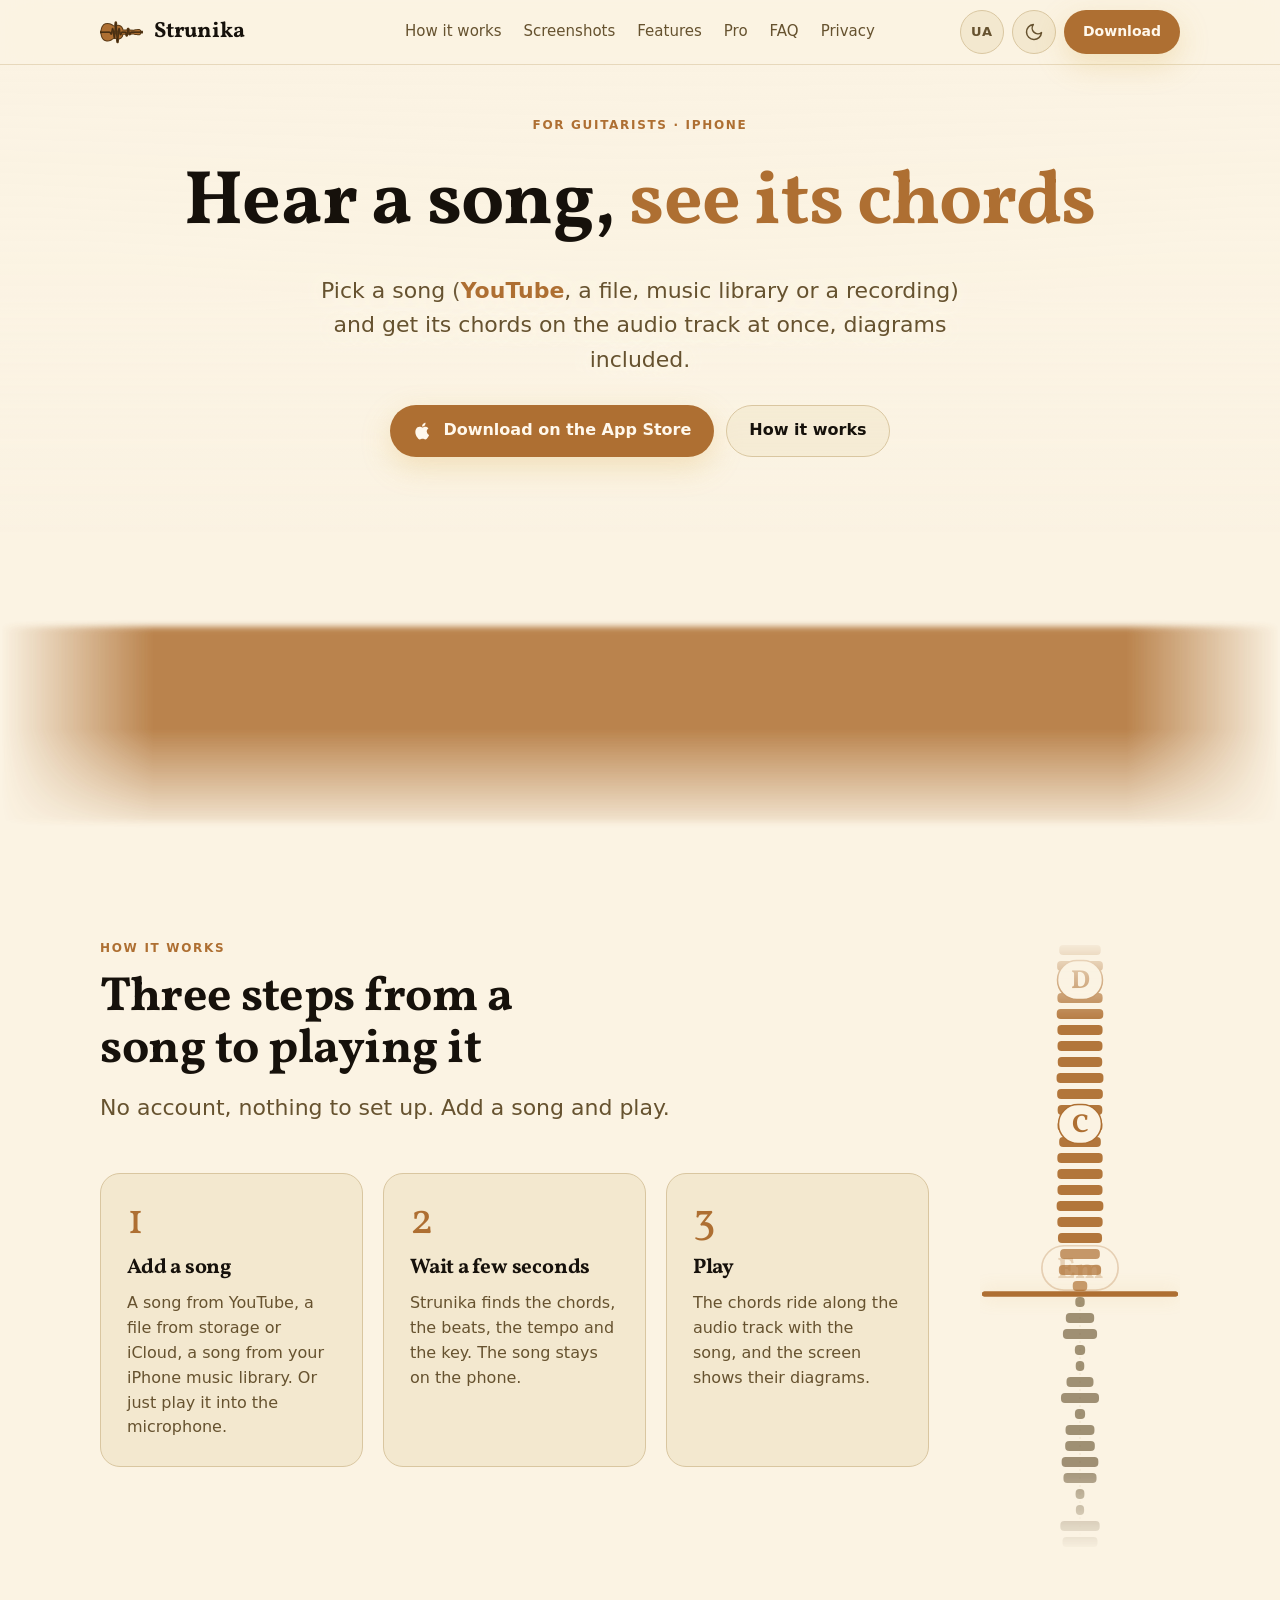
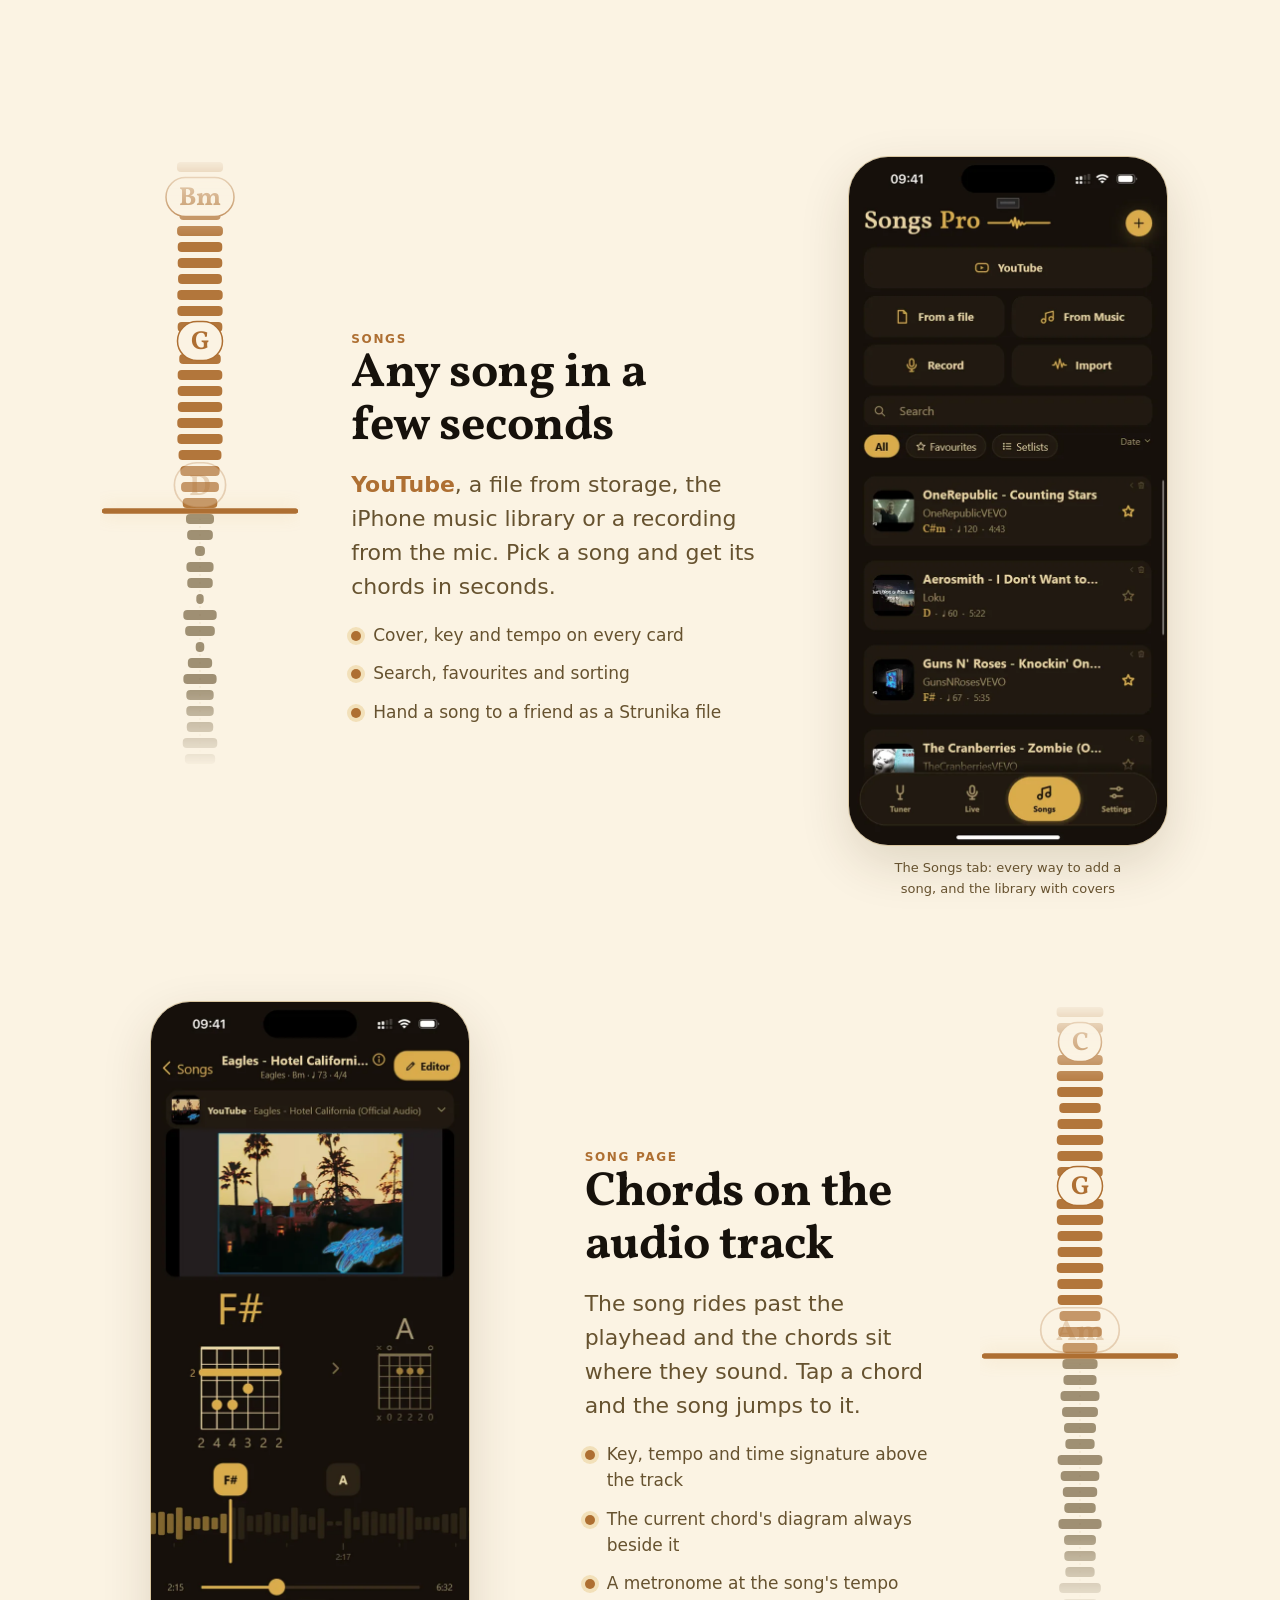
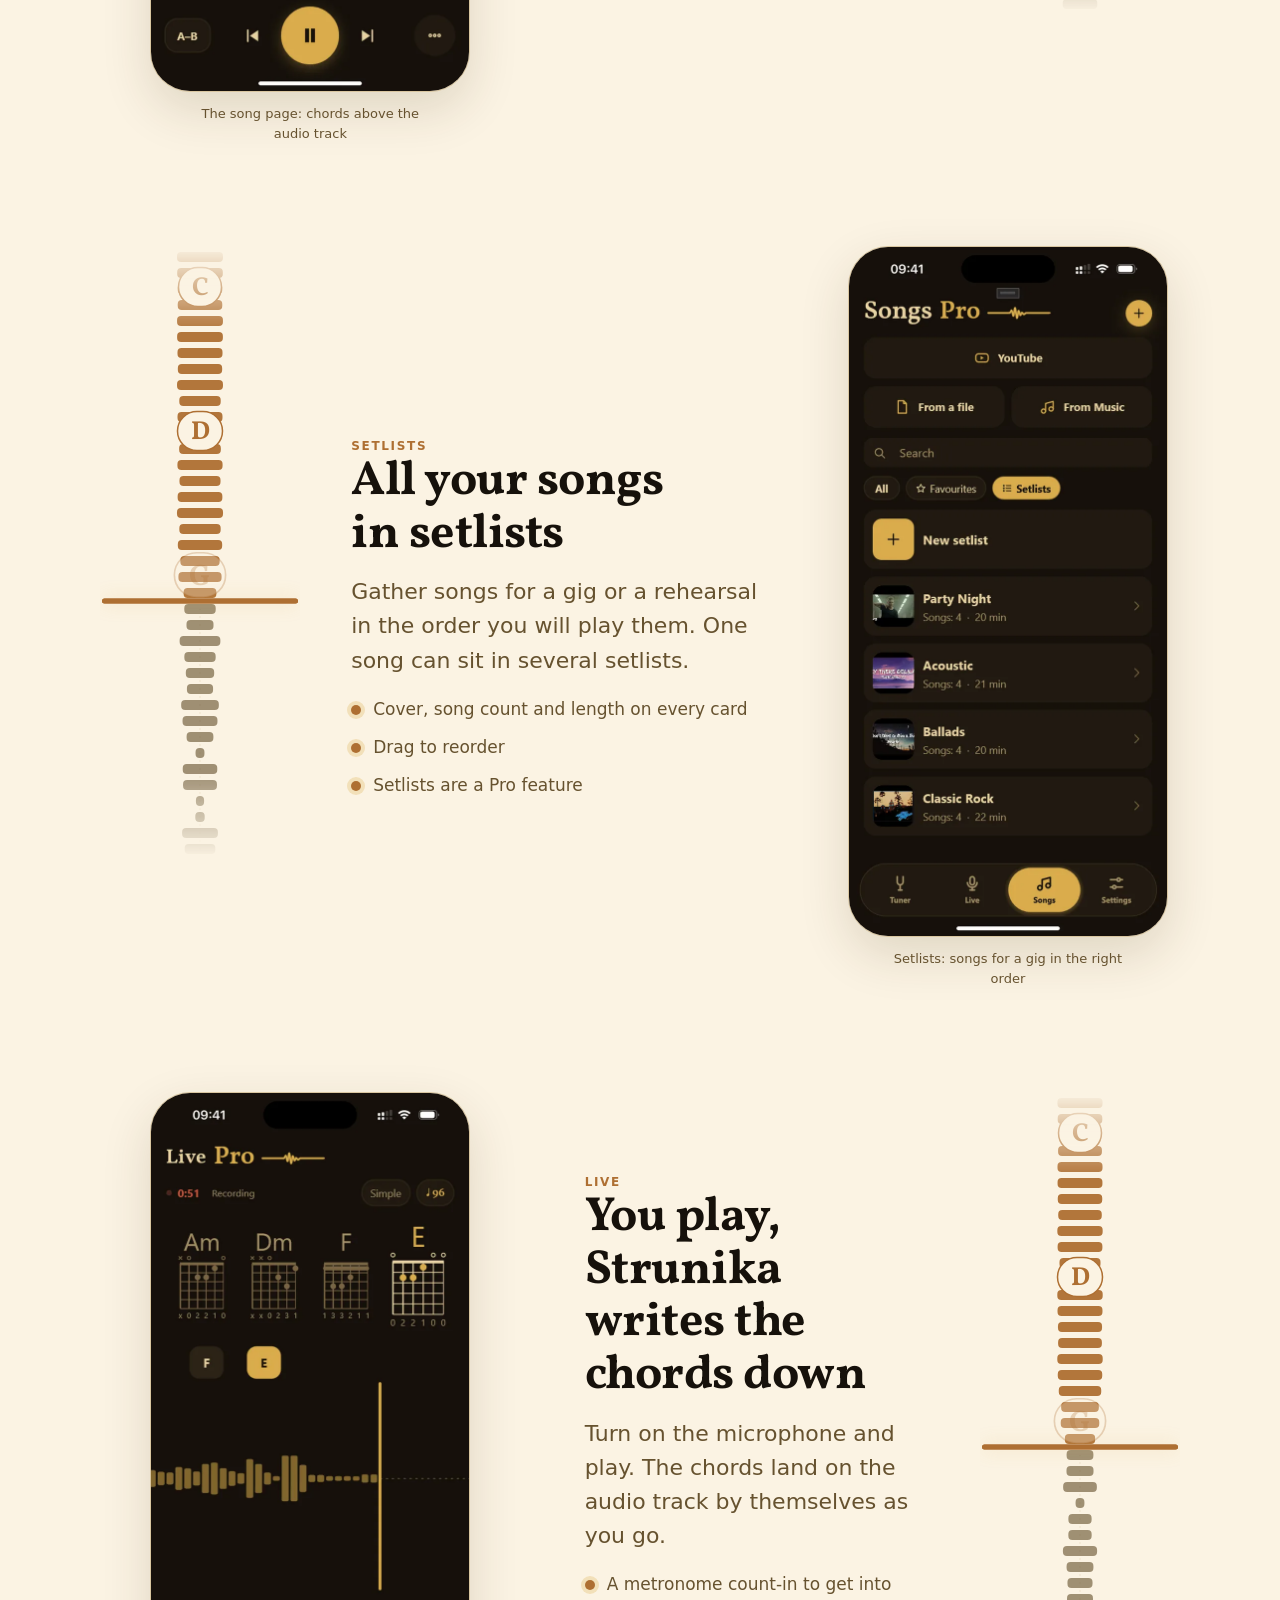
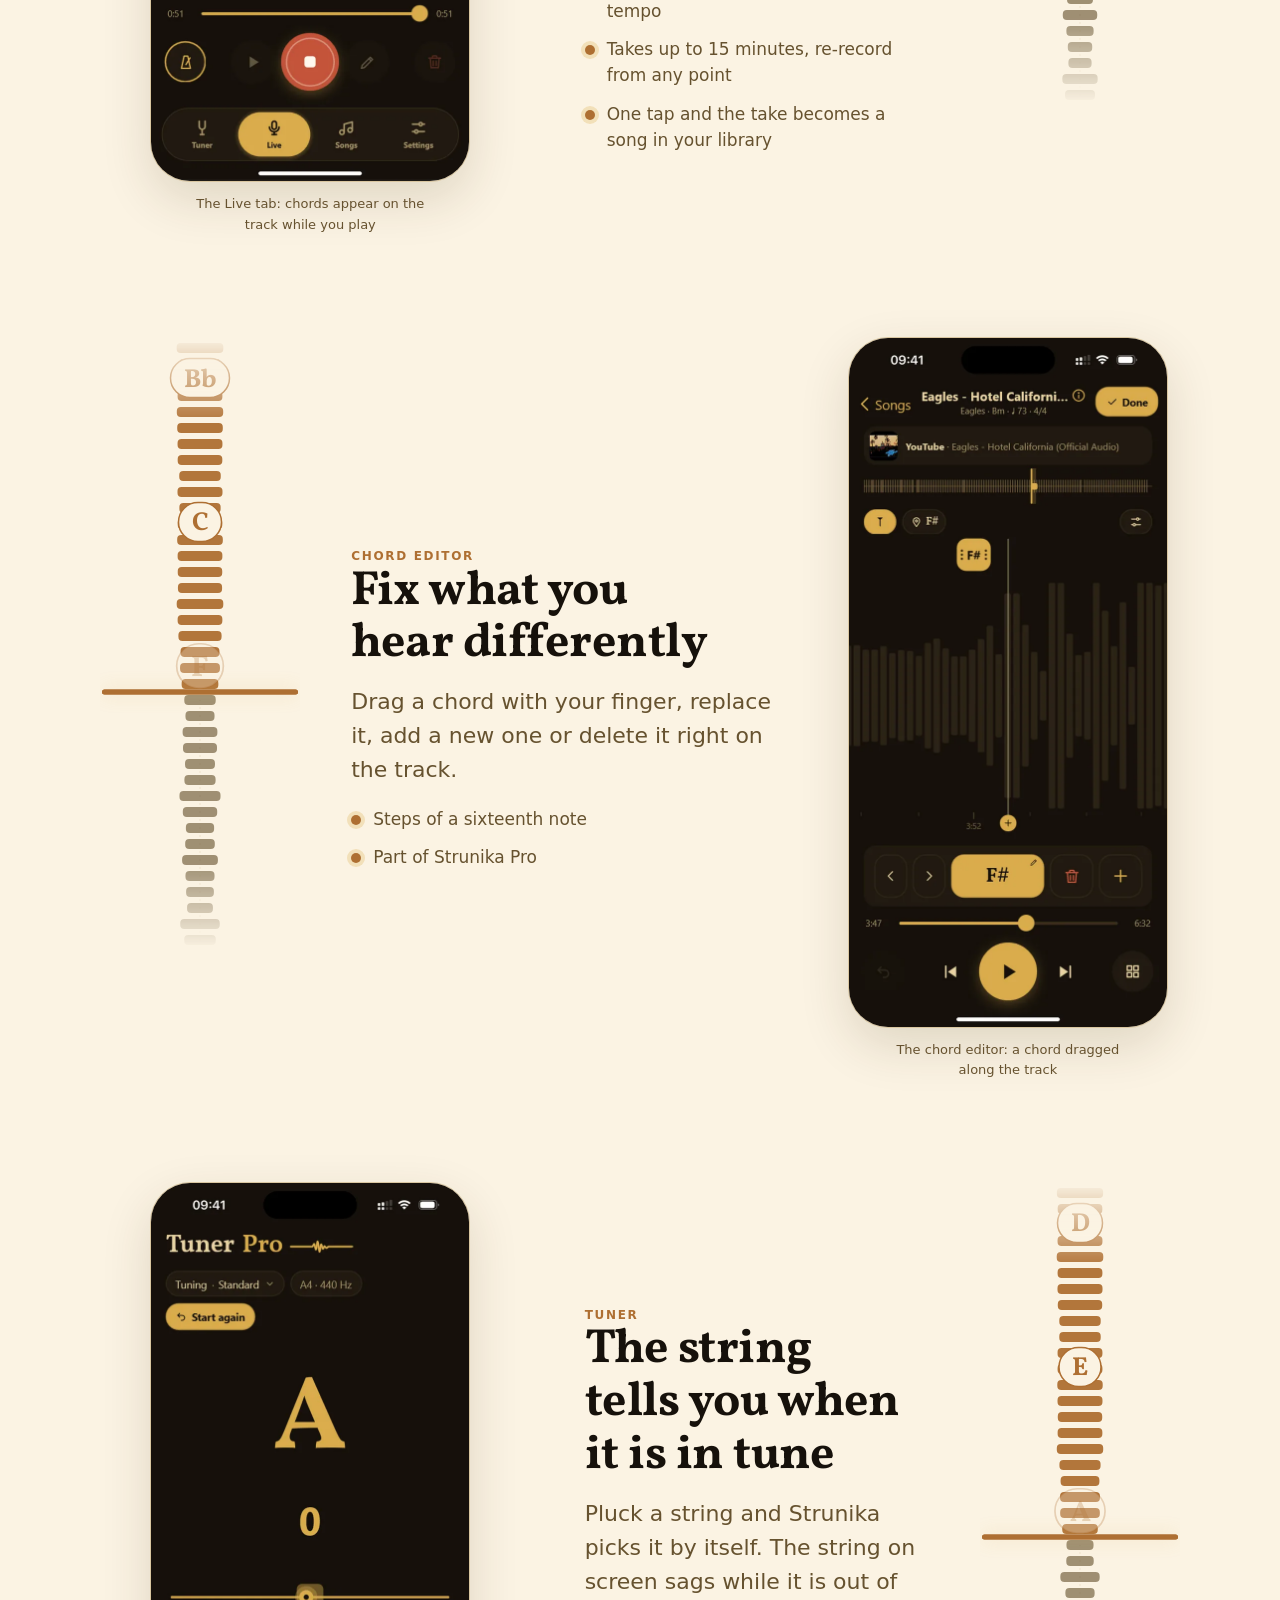
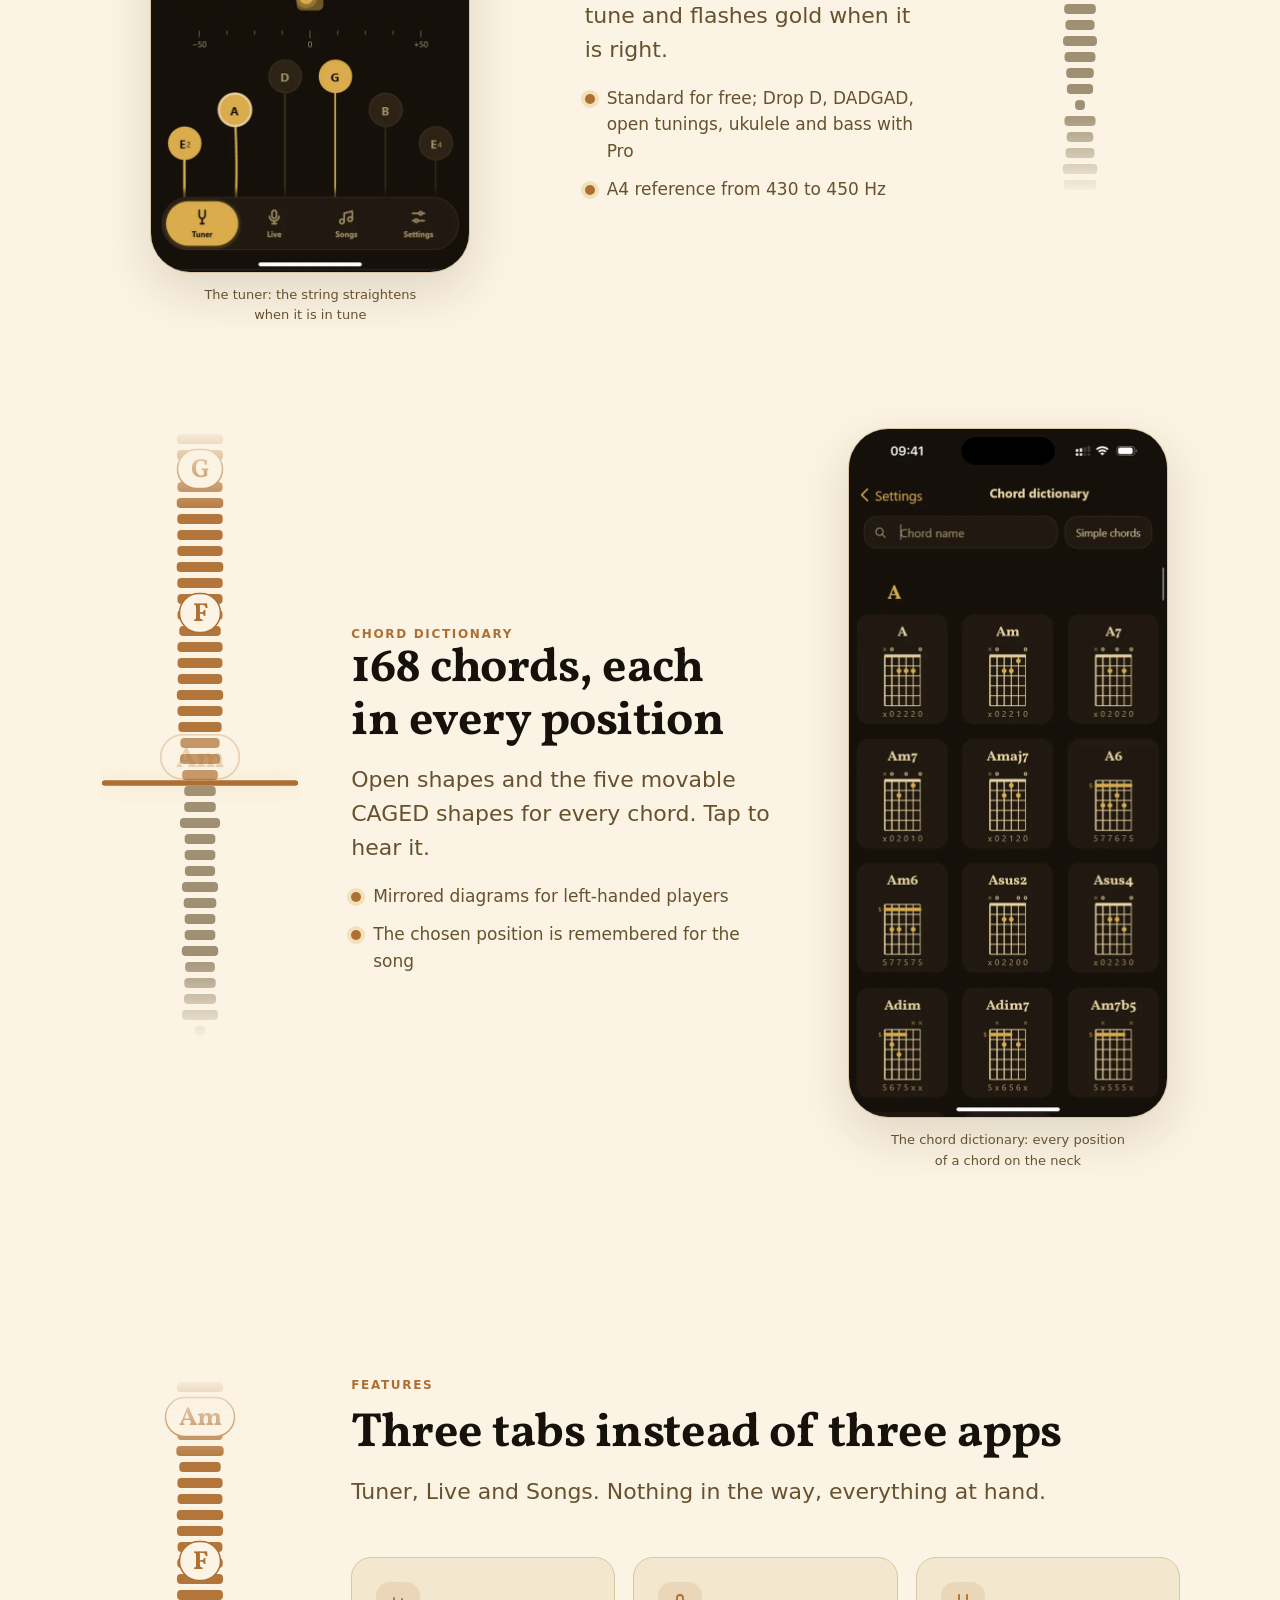
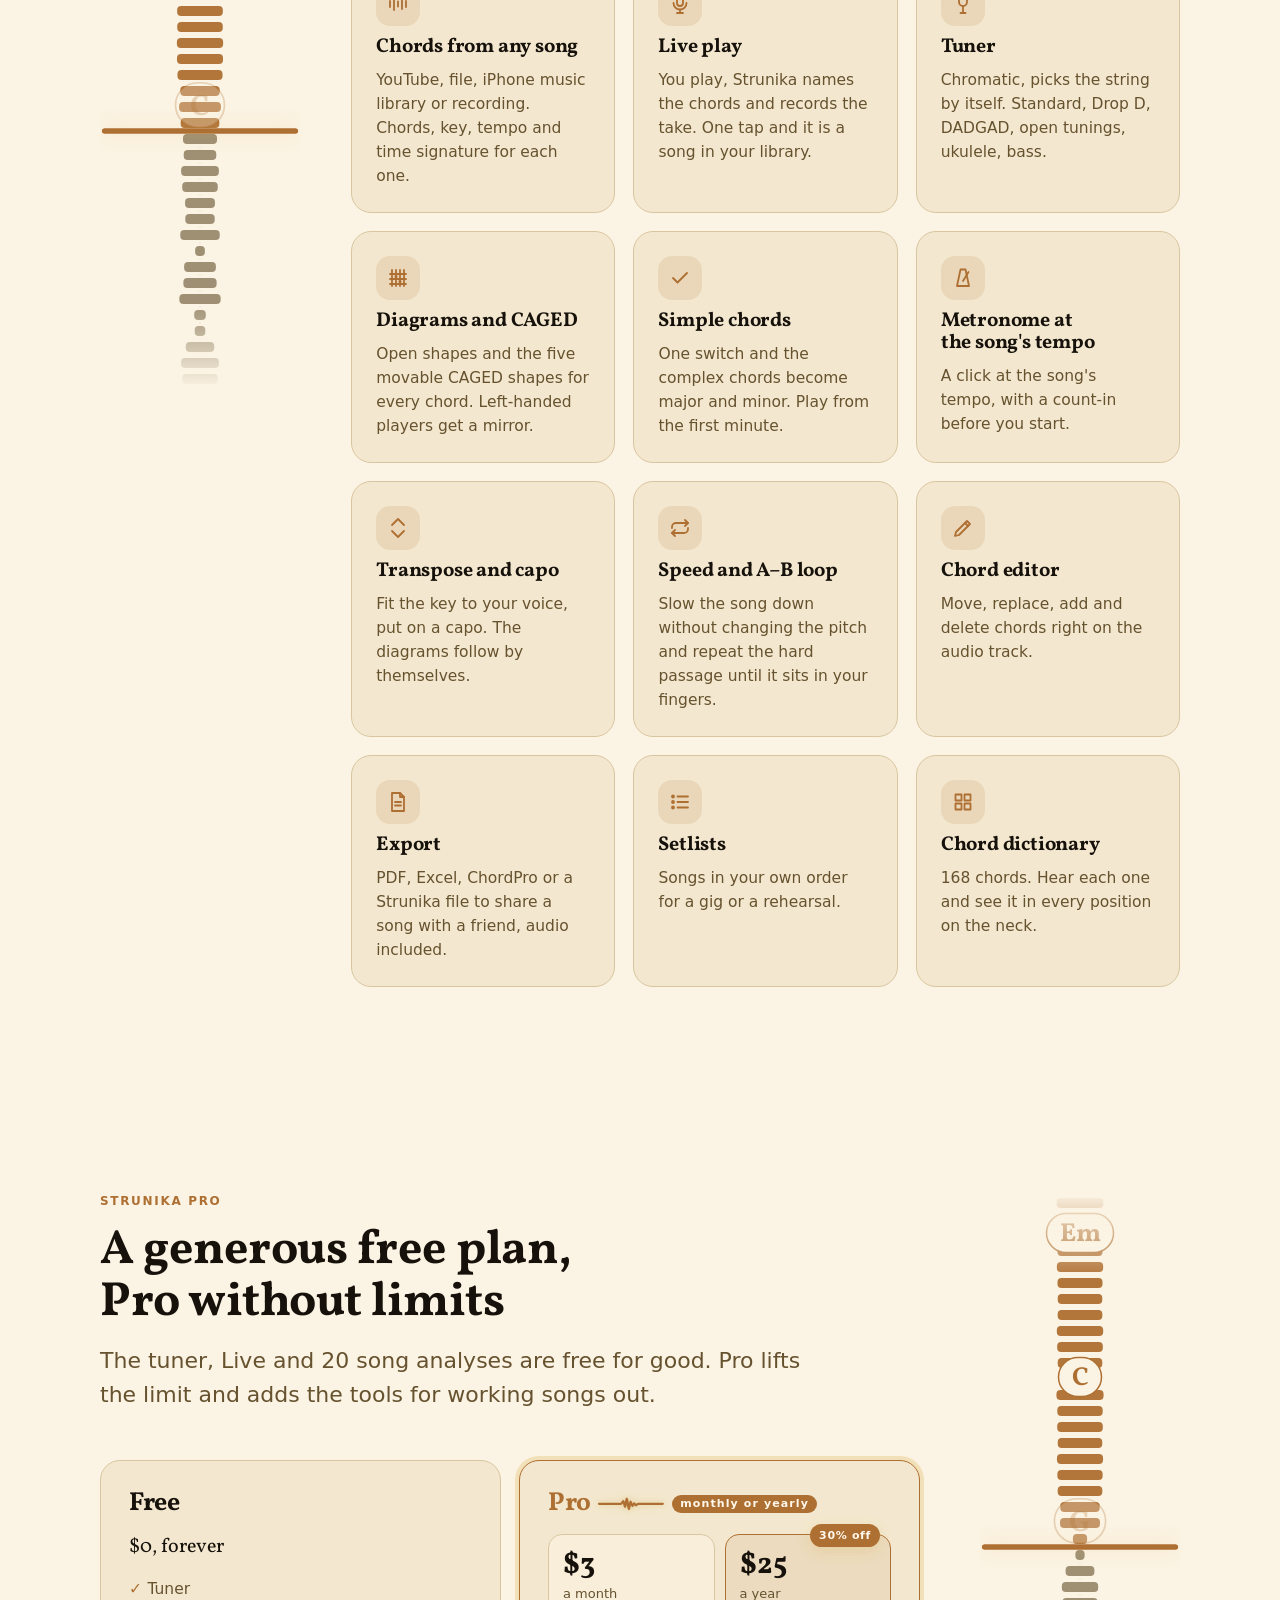
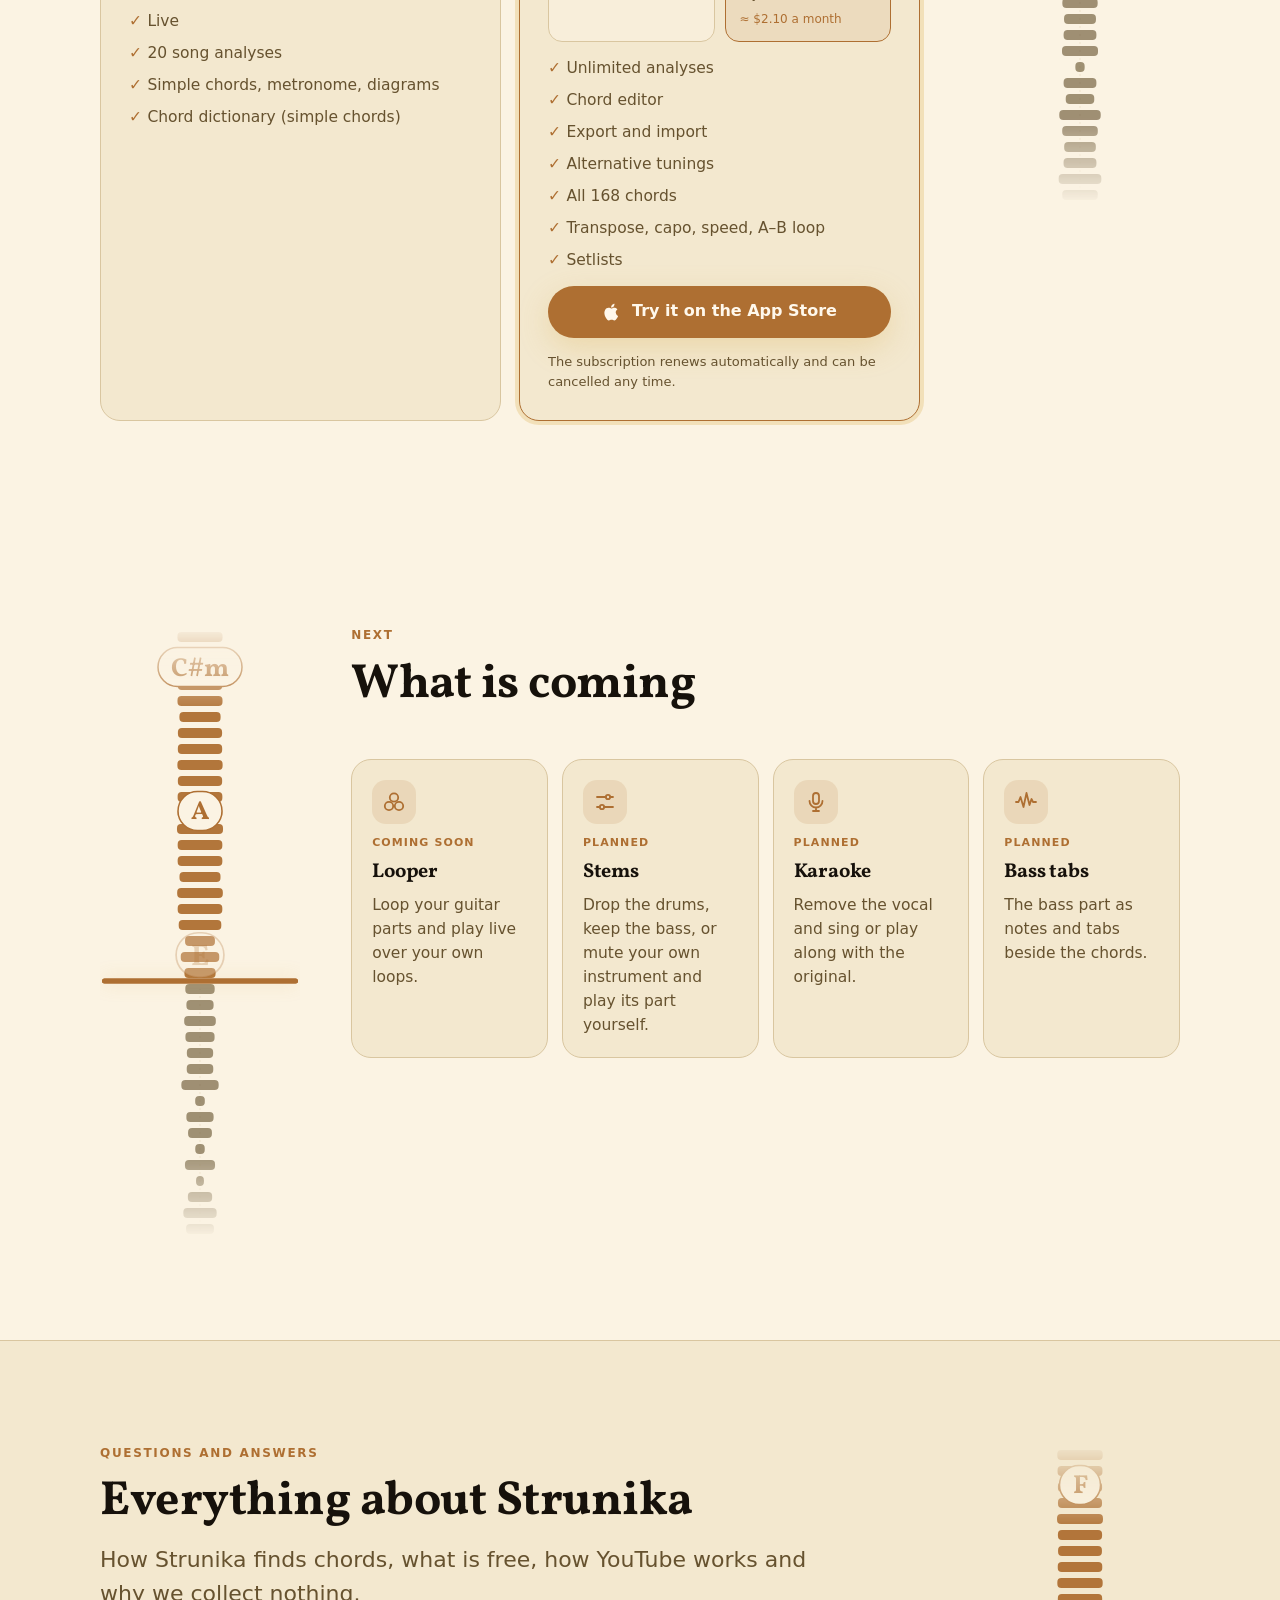
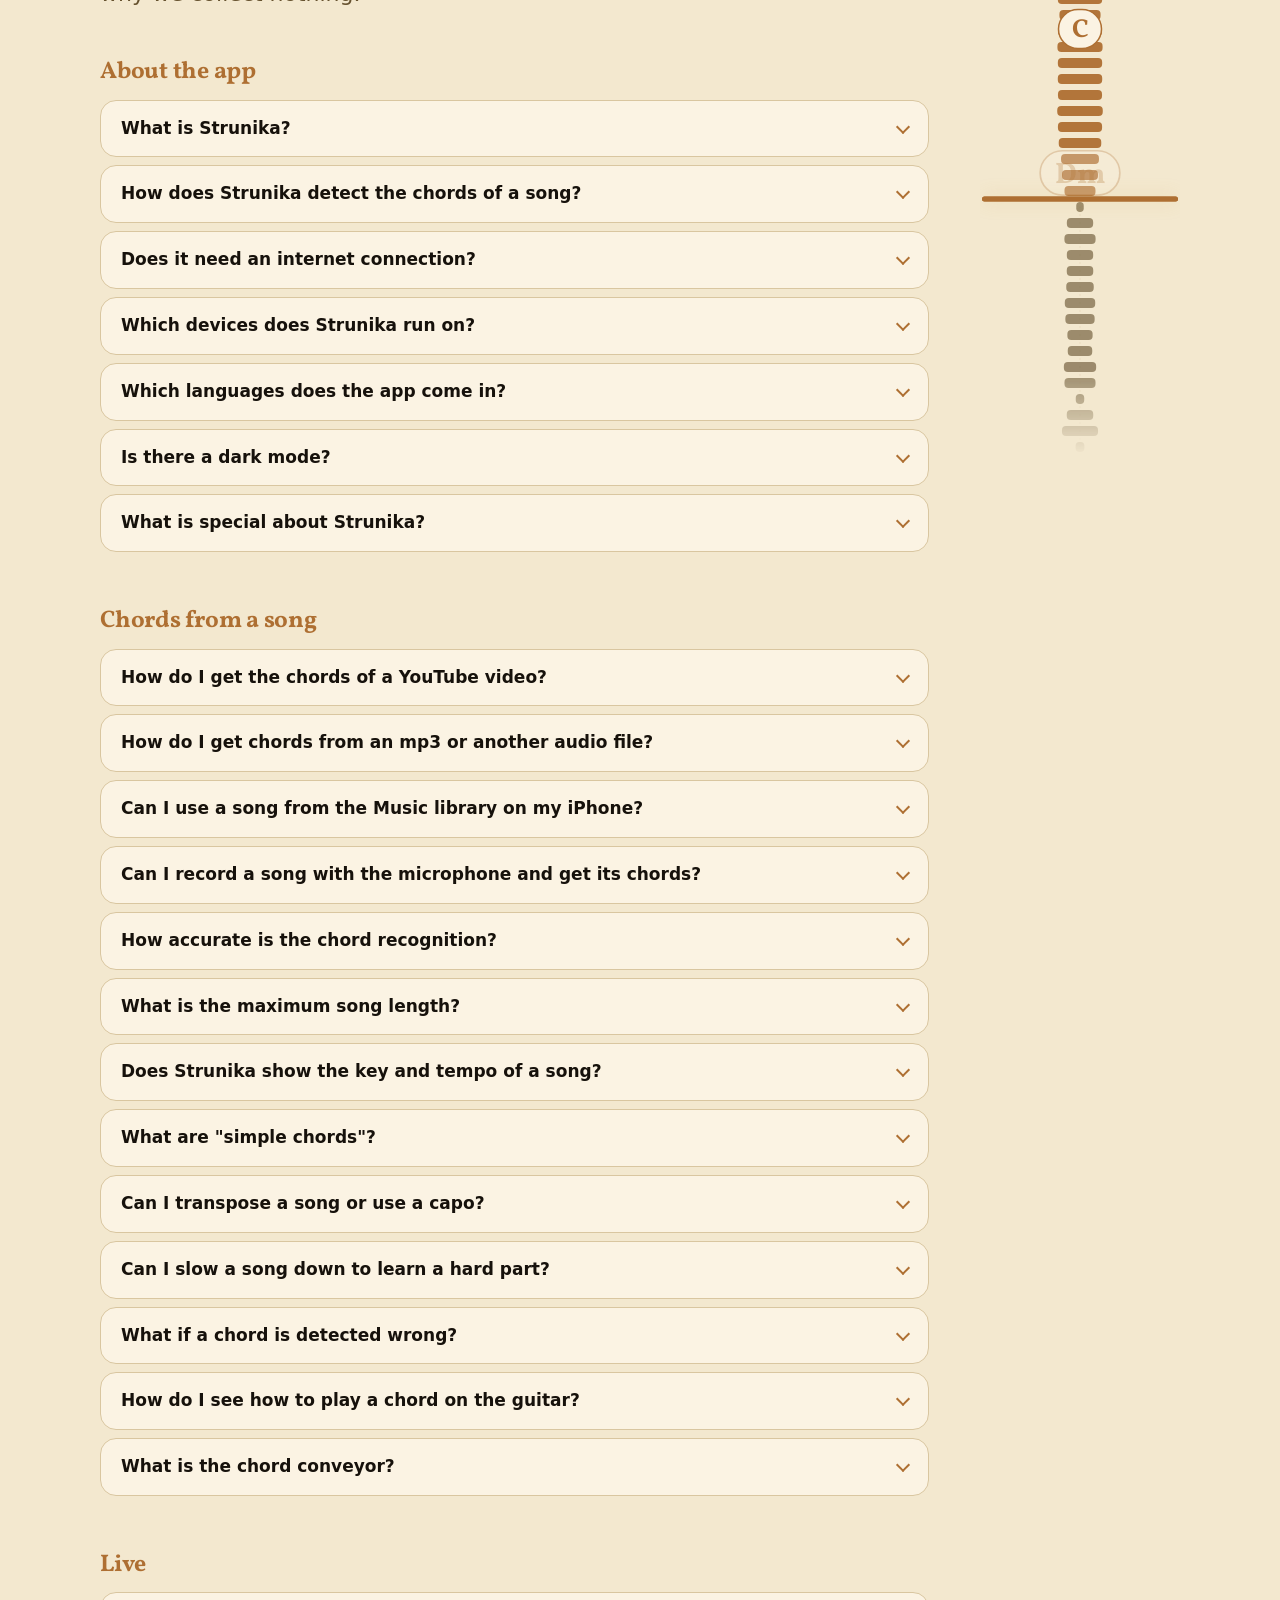
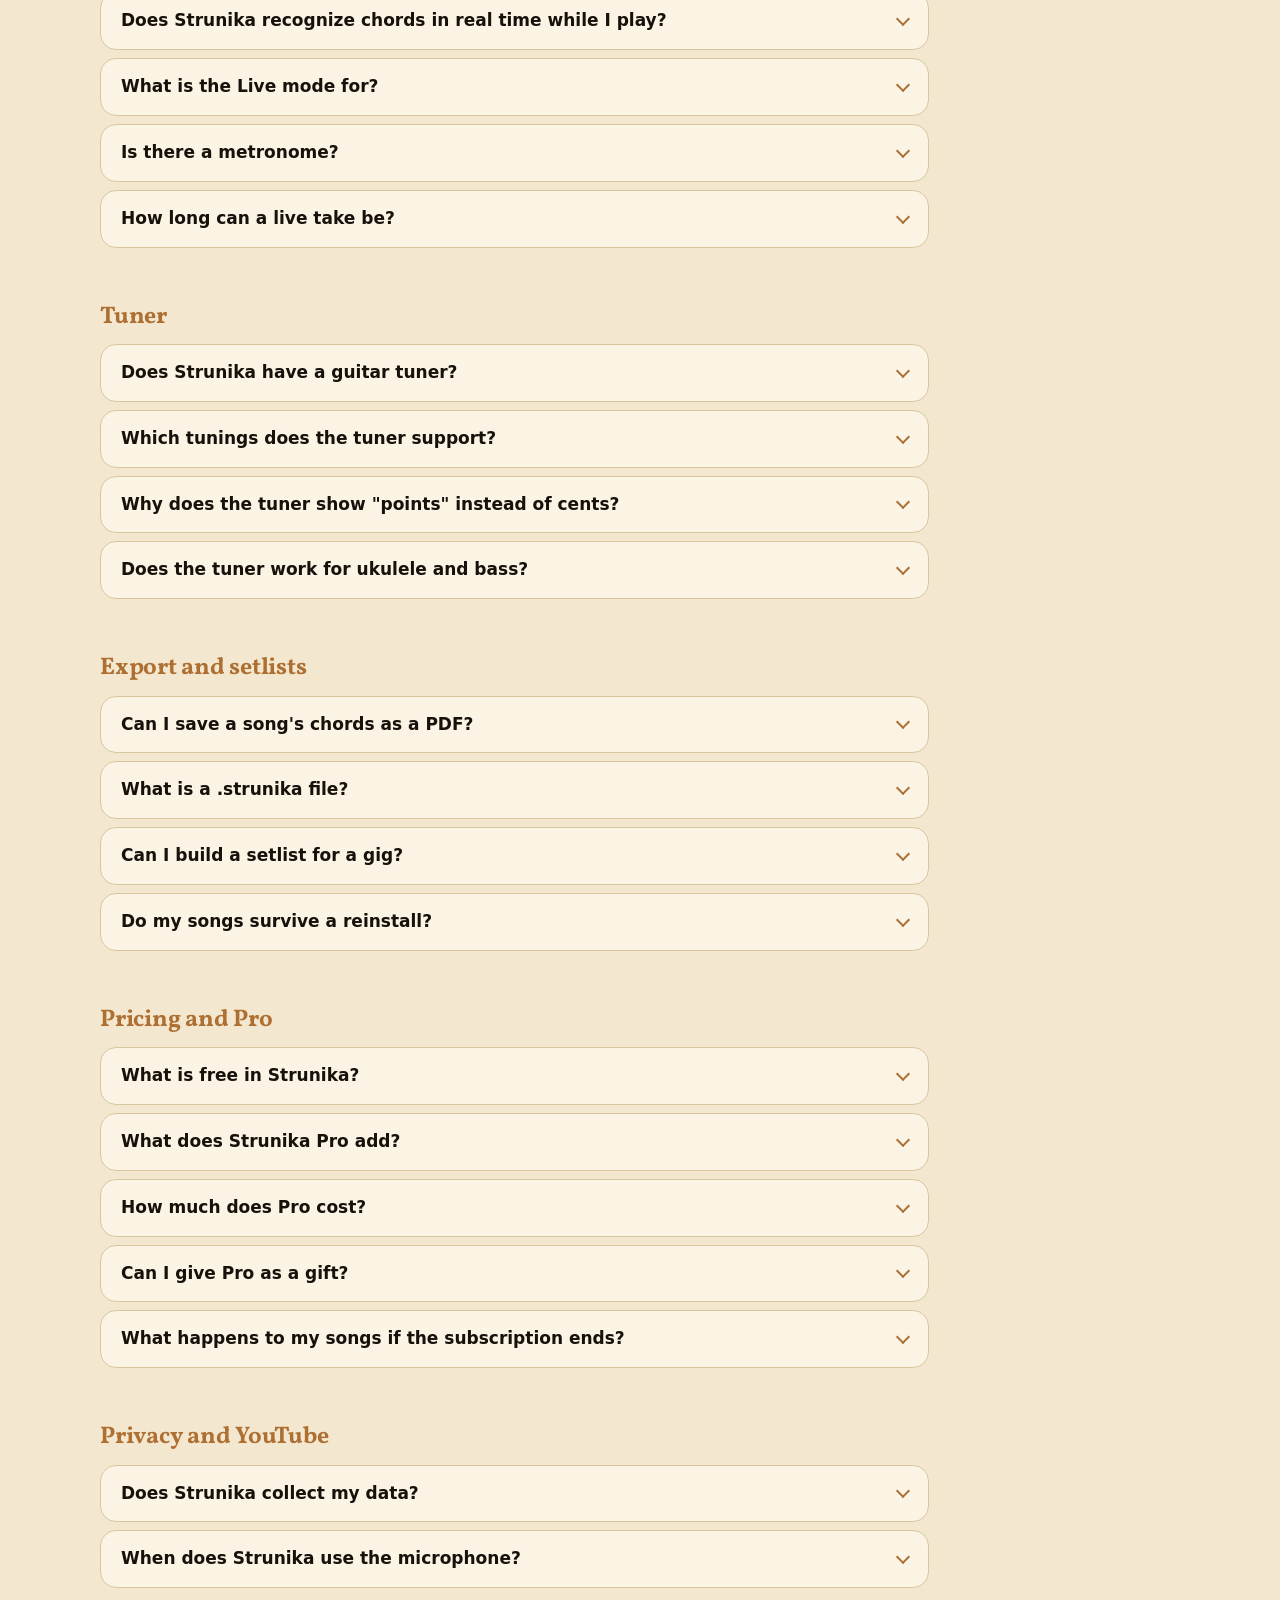
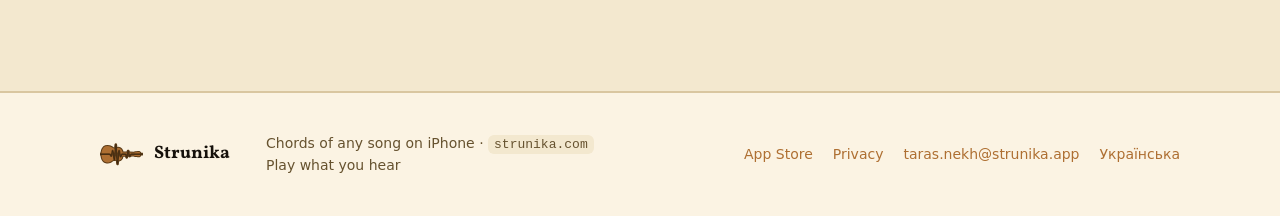
==== commit 4e3c505f: "The privacy policy says what the library keeps of a YouTube song and that its sound is processed on " ====
--- a/en/index.html
+++ b/en/index.html
@@ -632,7 +632,7 @@
           <li>Live</li>
           <li>20 song analyses</li>
           <li>Simple chords, metronome, diagrams</li>
-          <li>Chord dictionary</li>
+          <li>Chord dictionary (simple chords)</li>
         </ul>
       </article>
       <article class="plan hi rv">
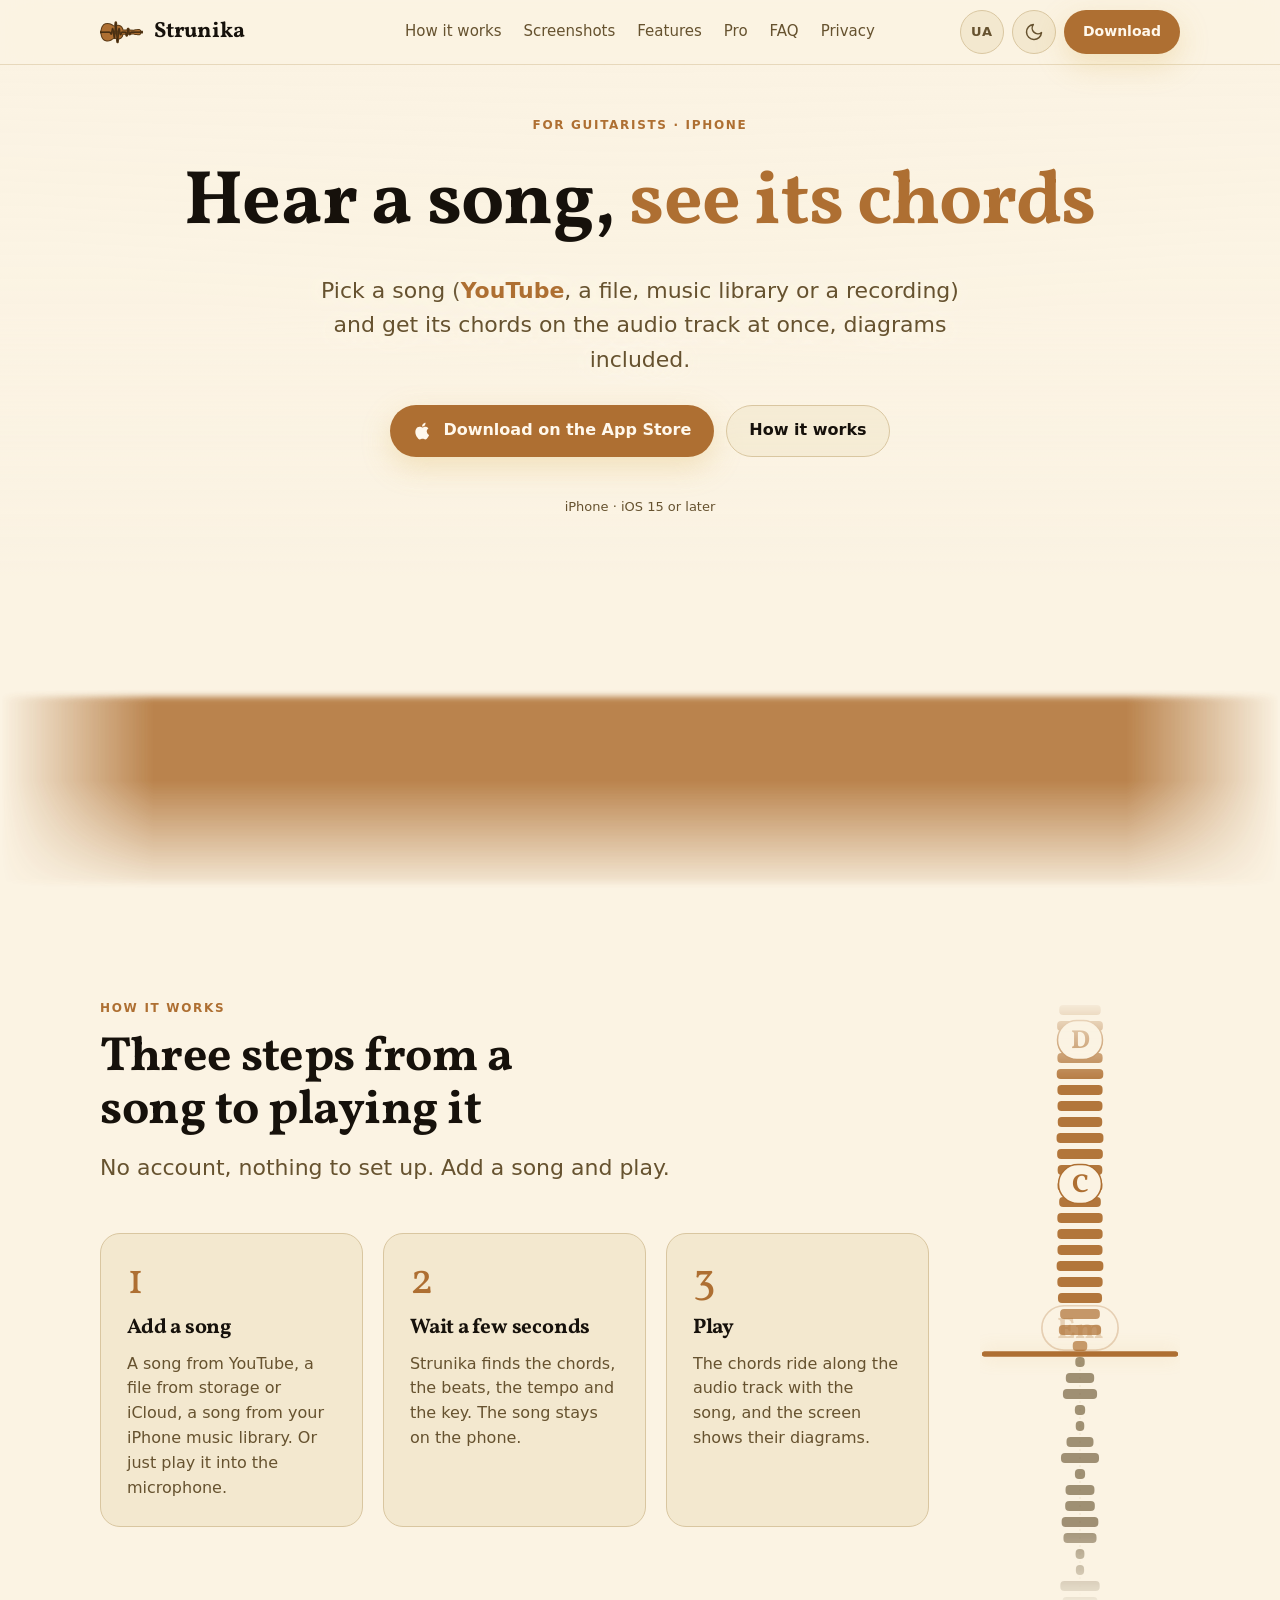
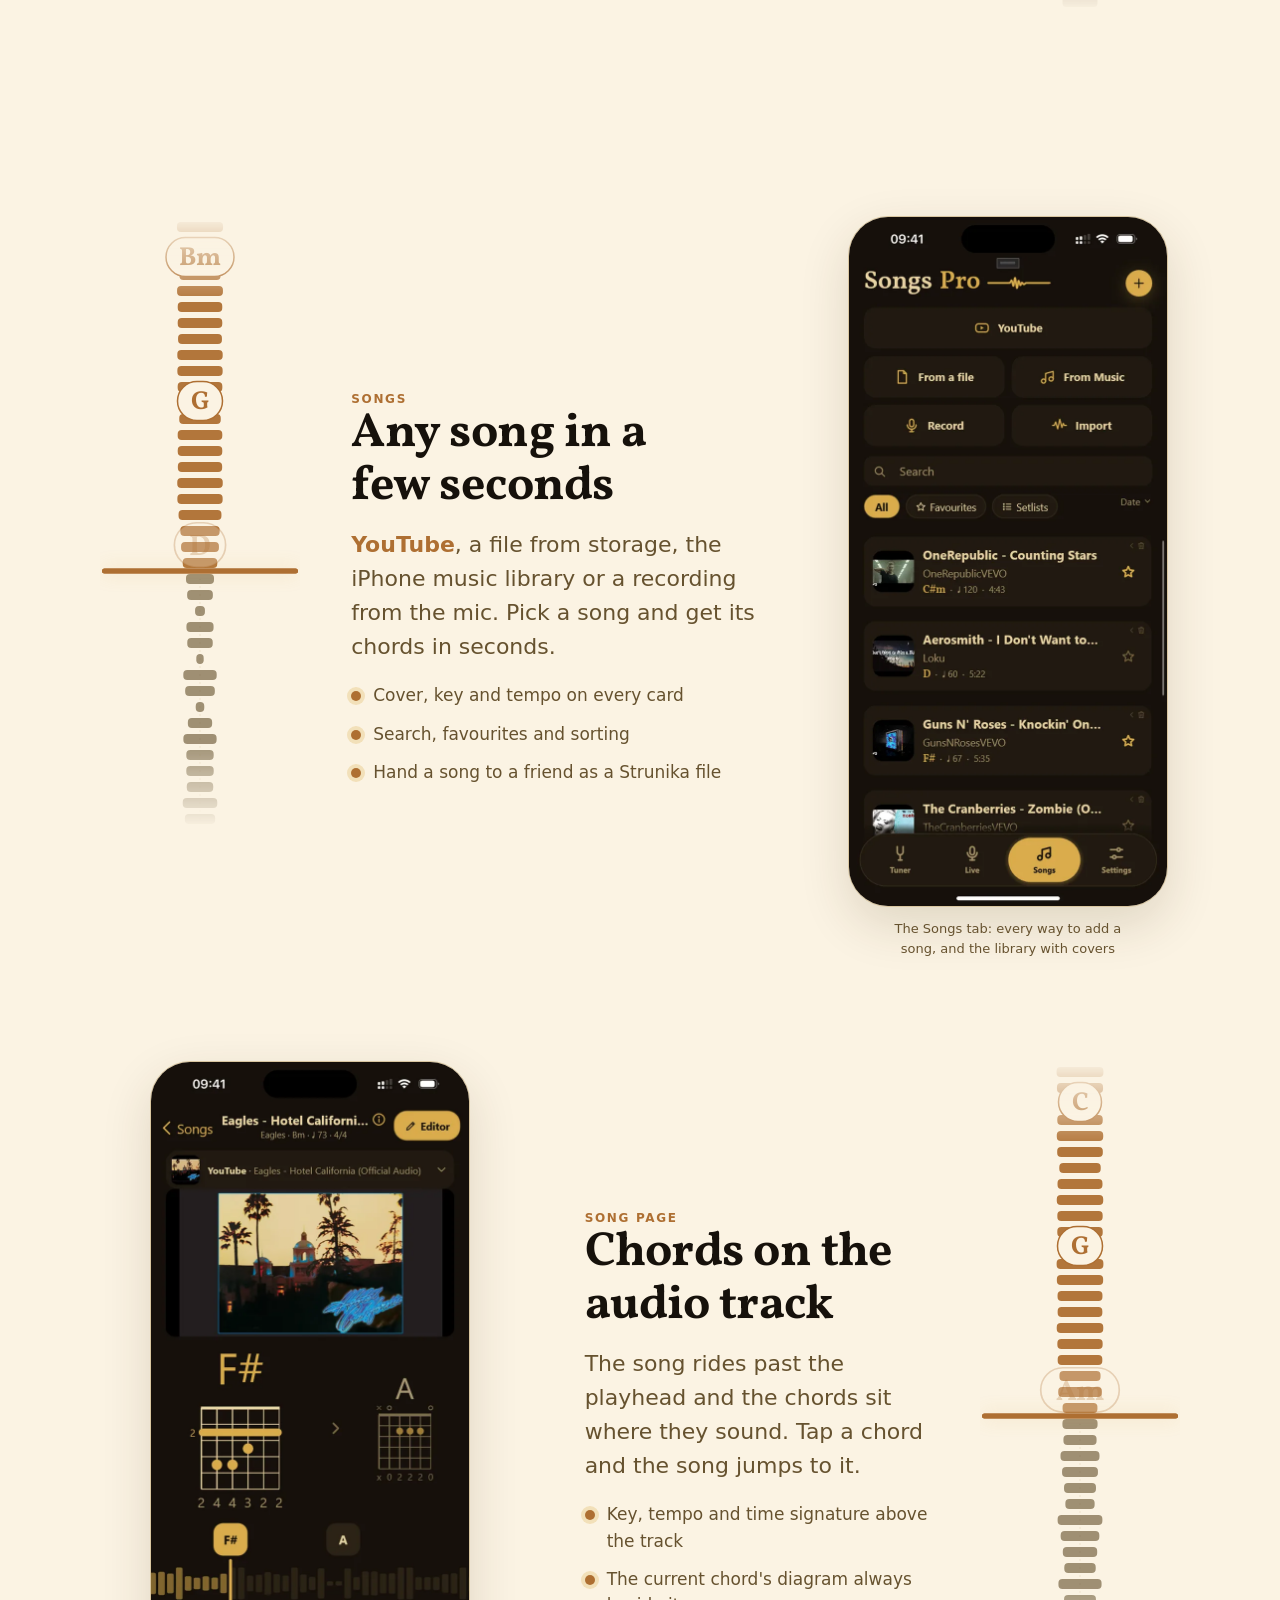
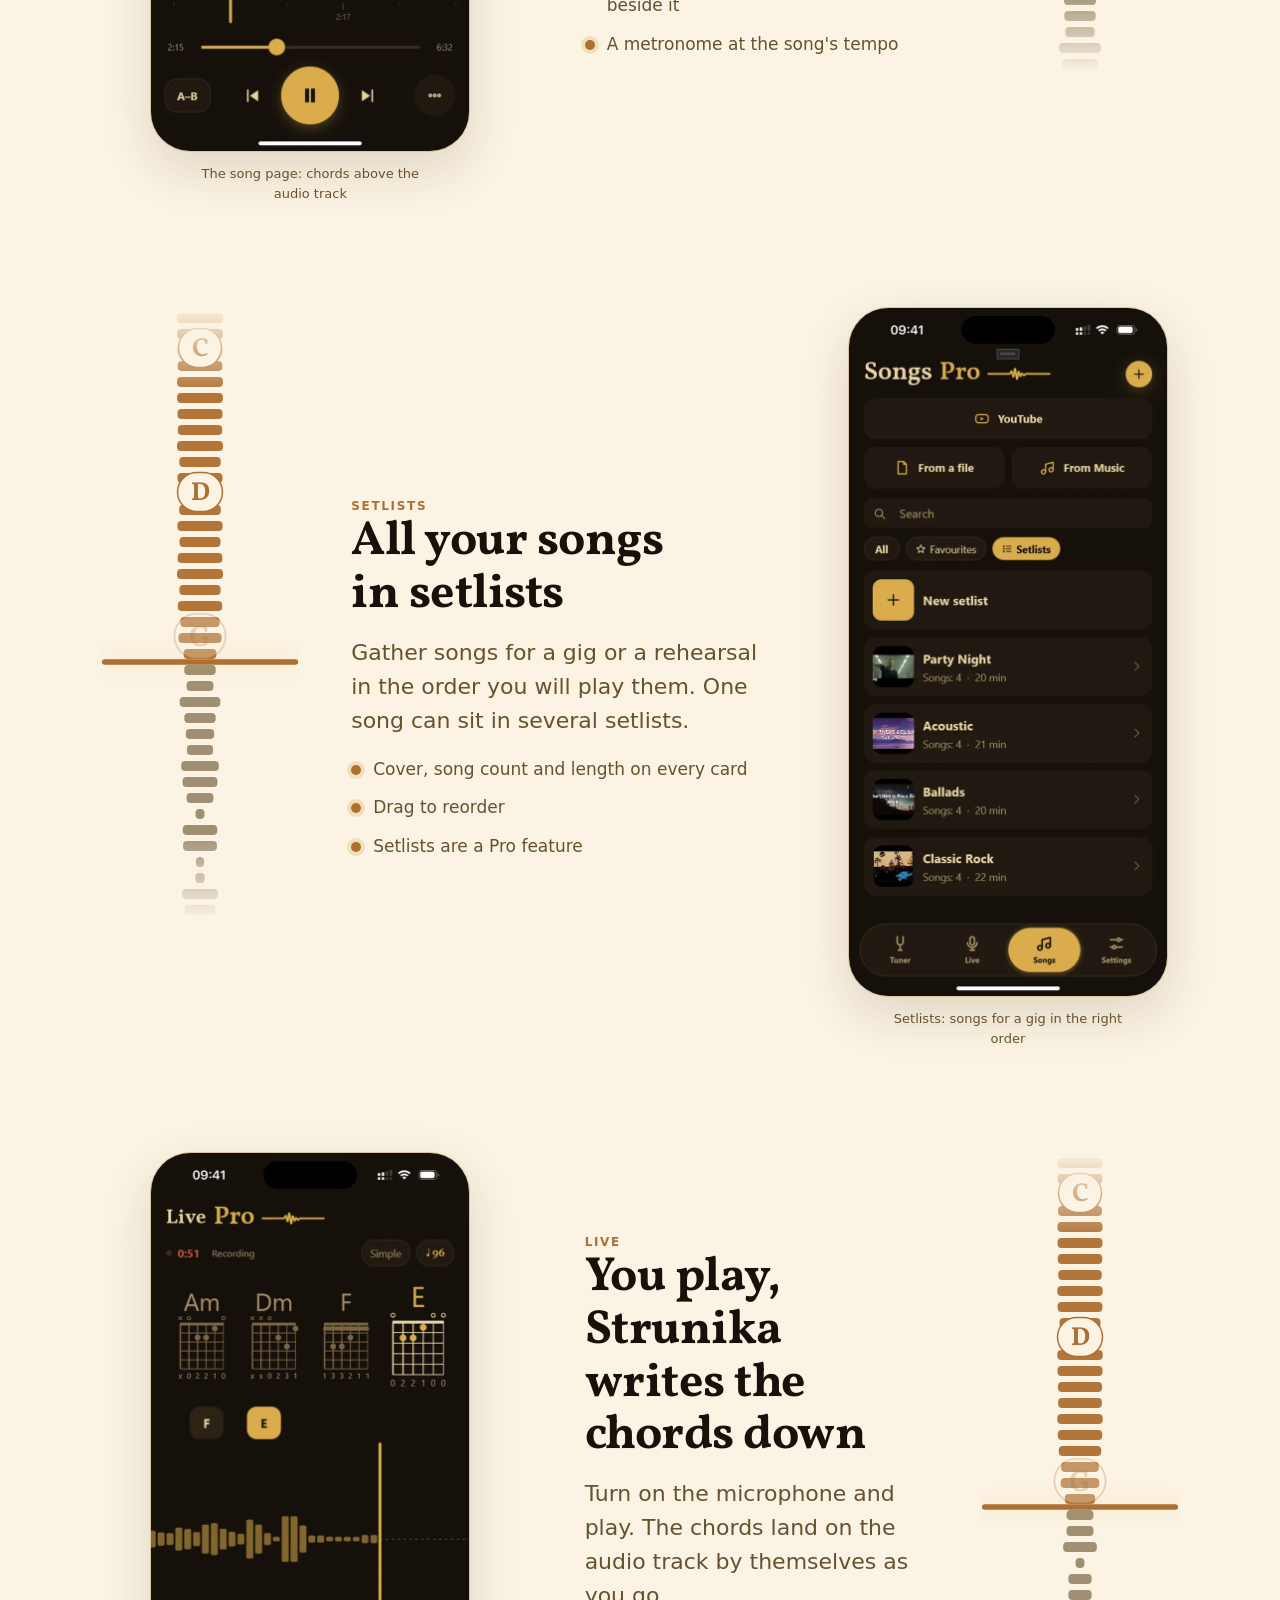
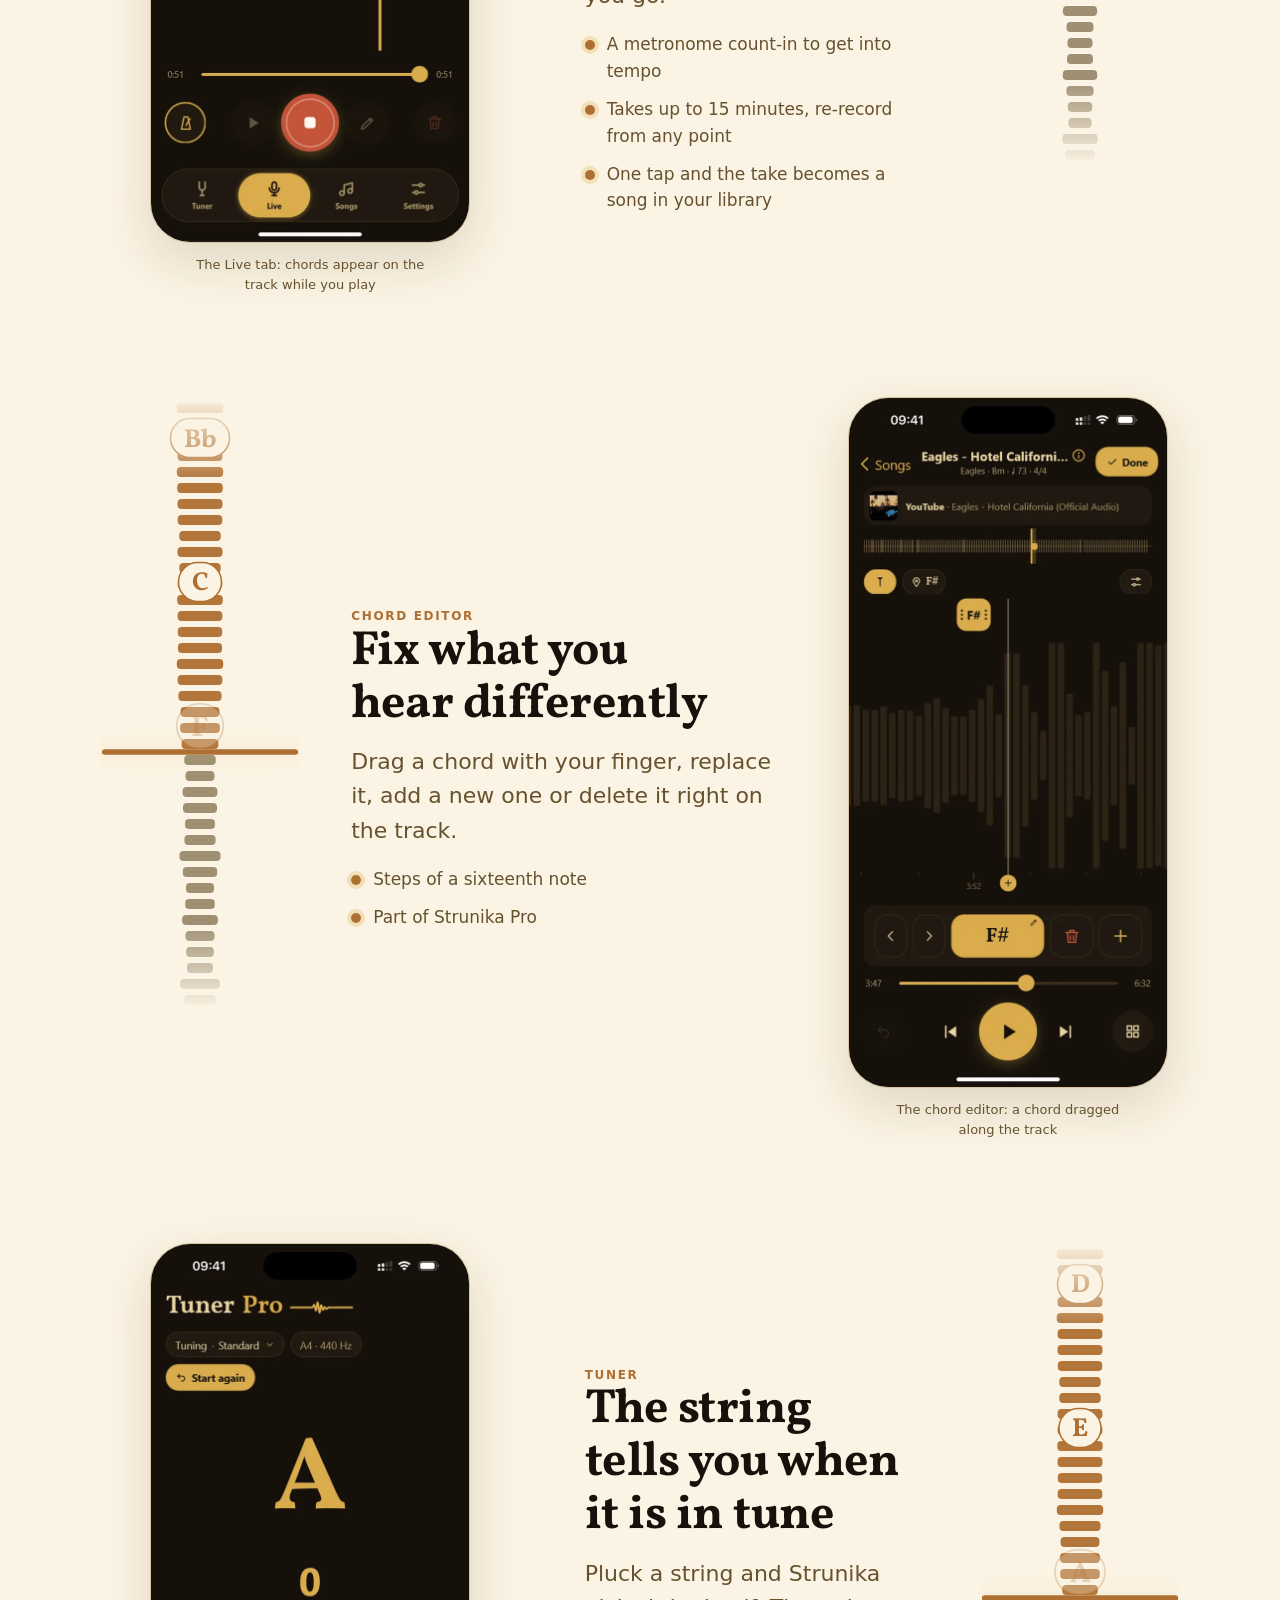
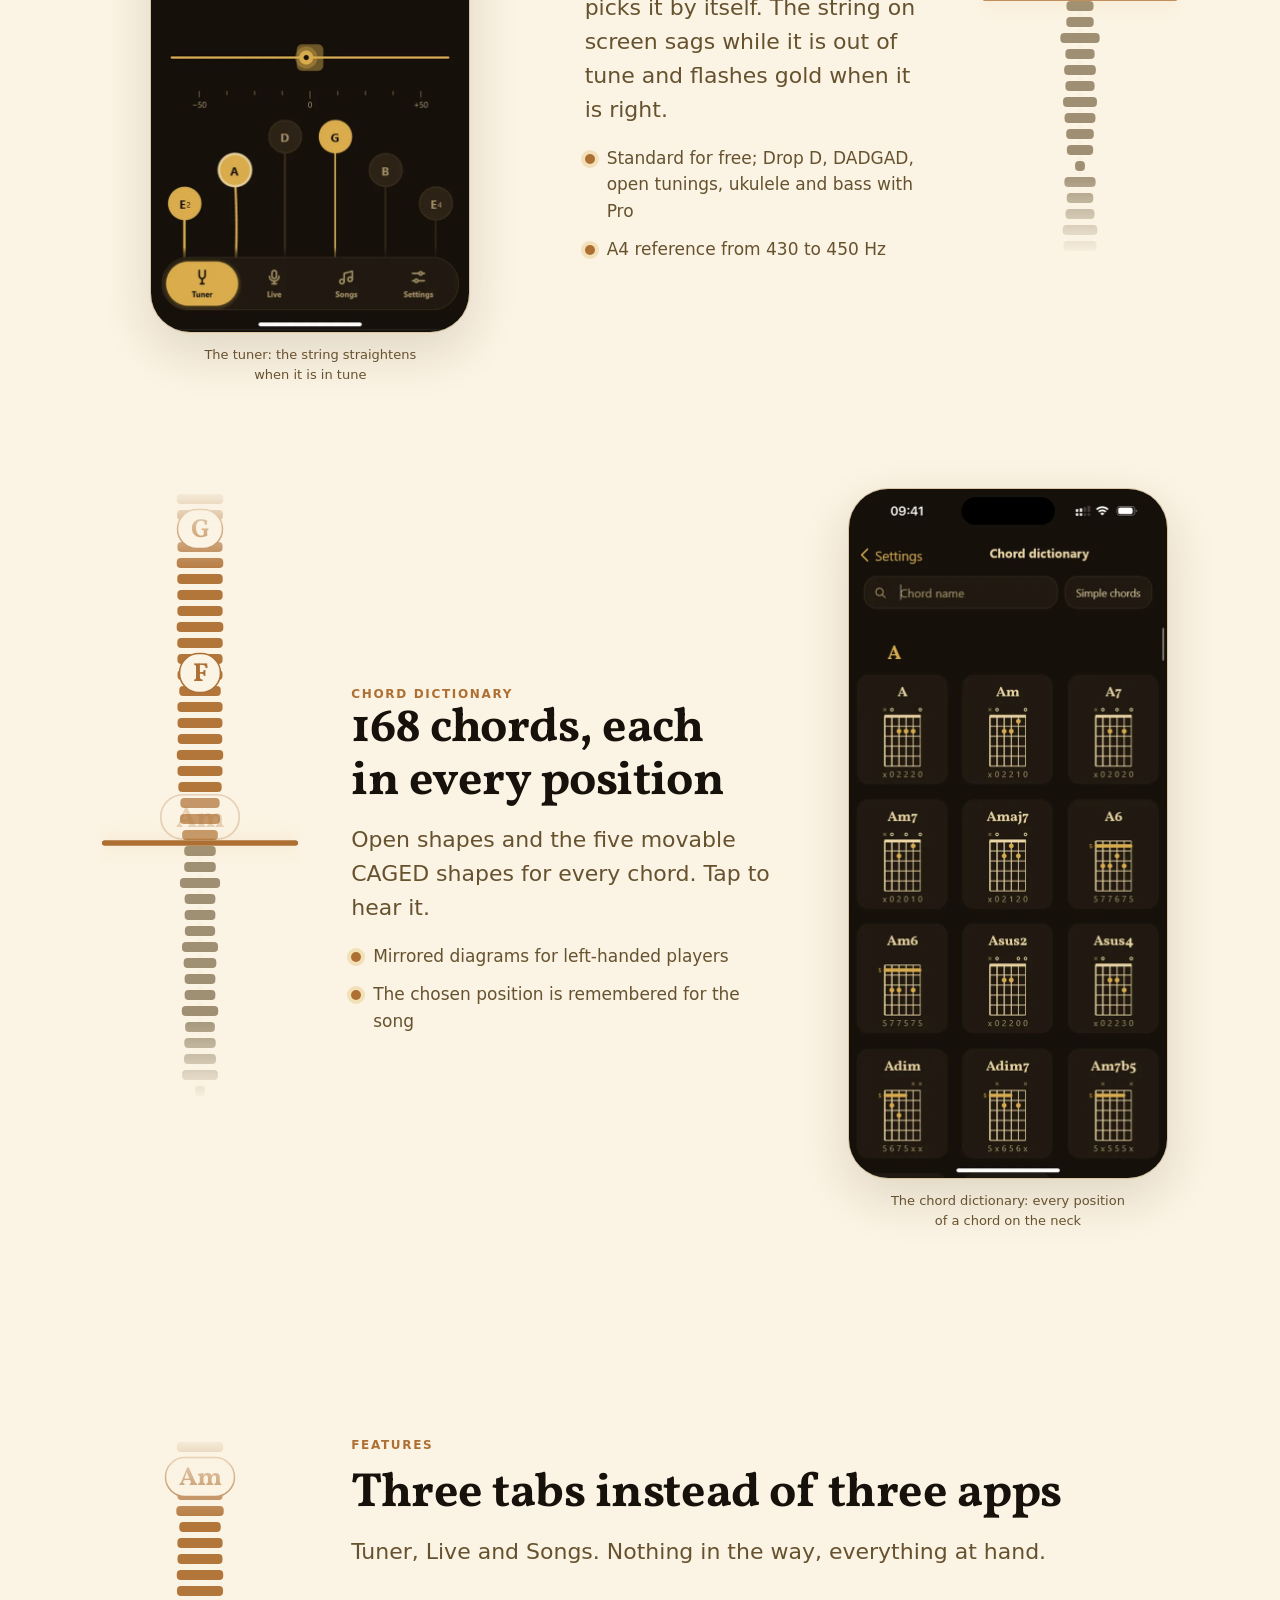
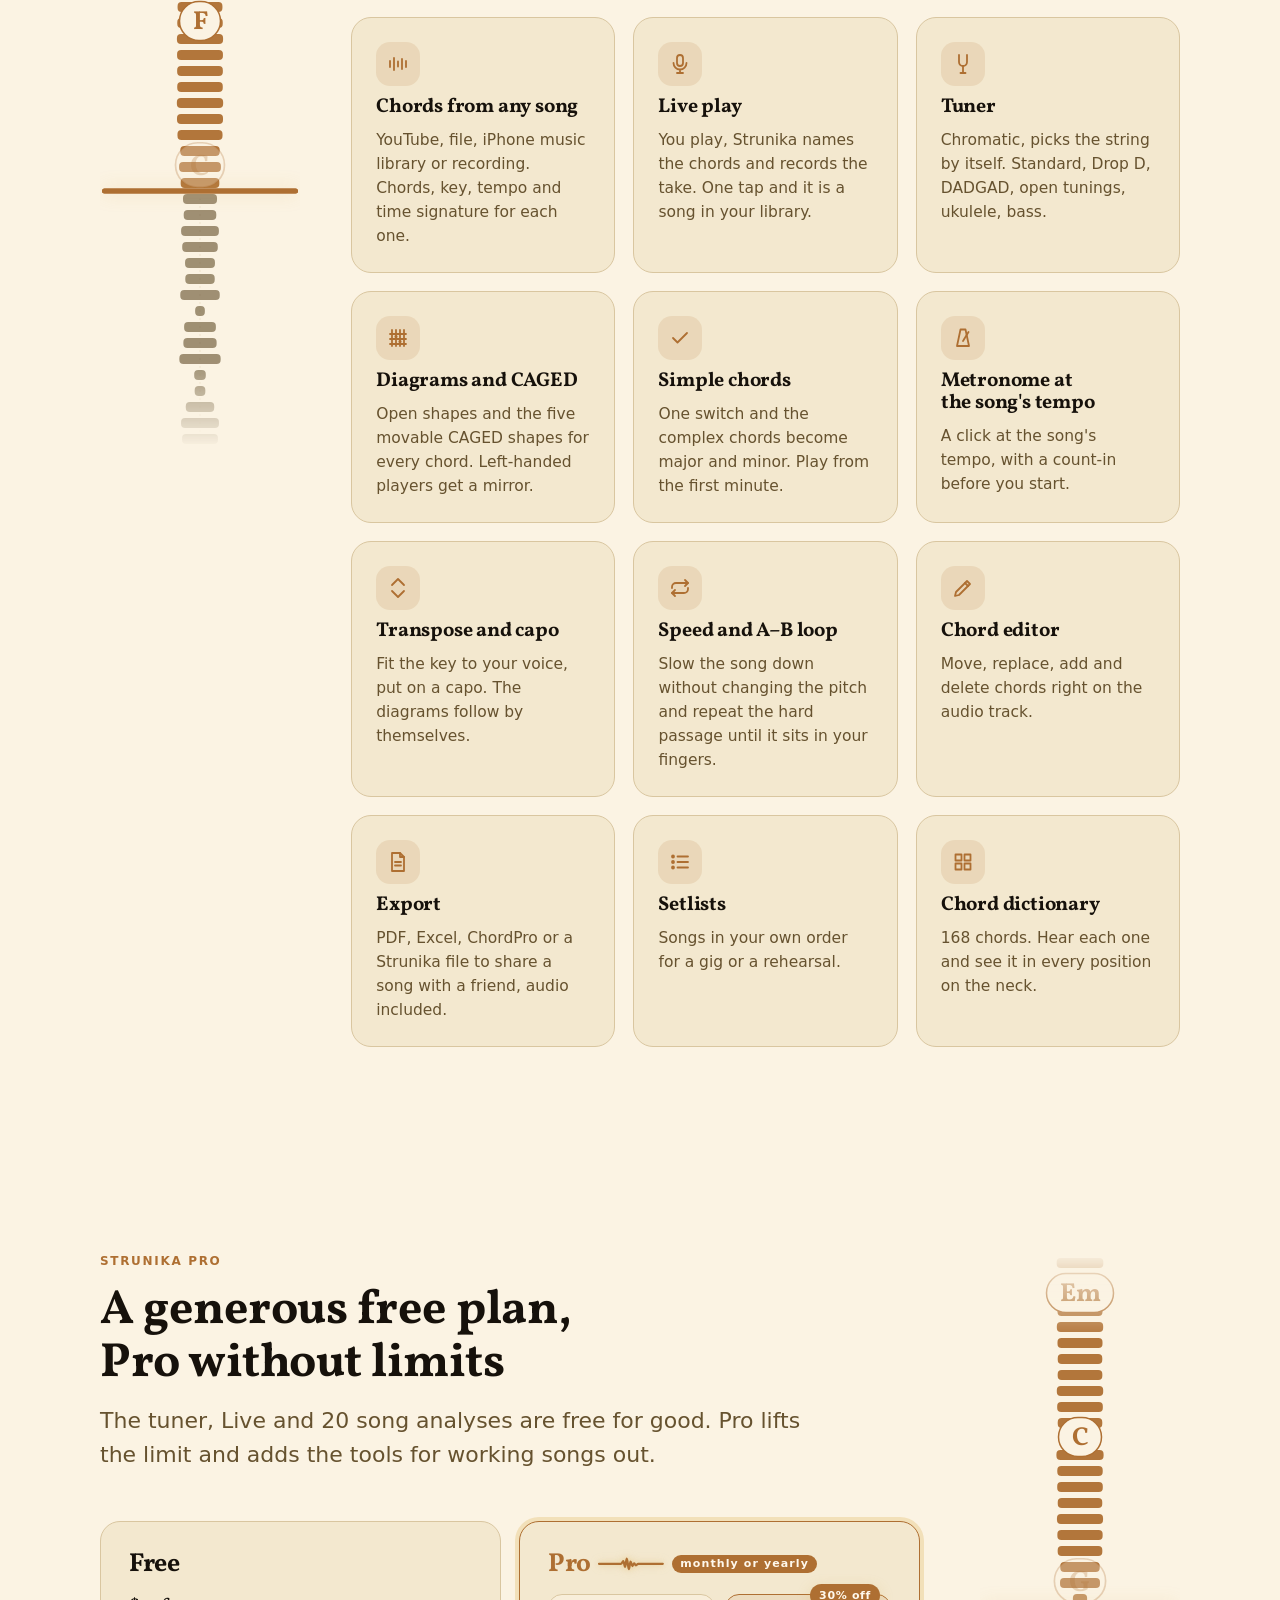
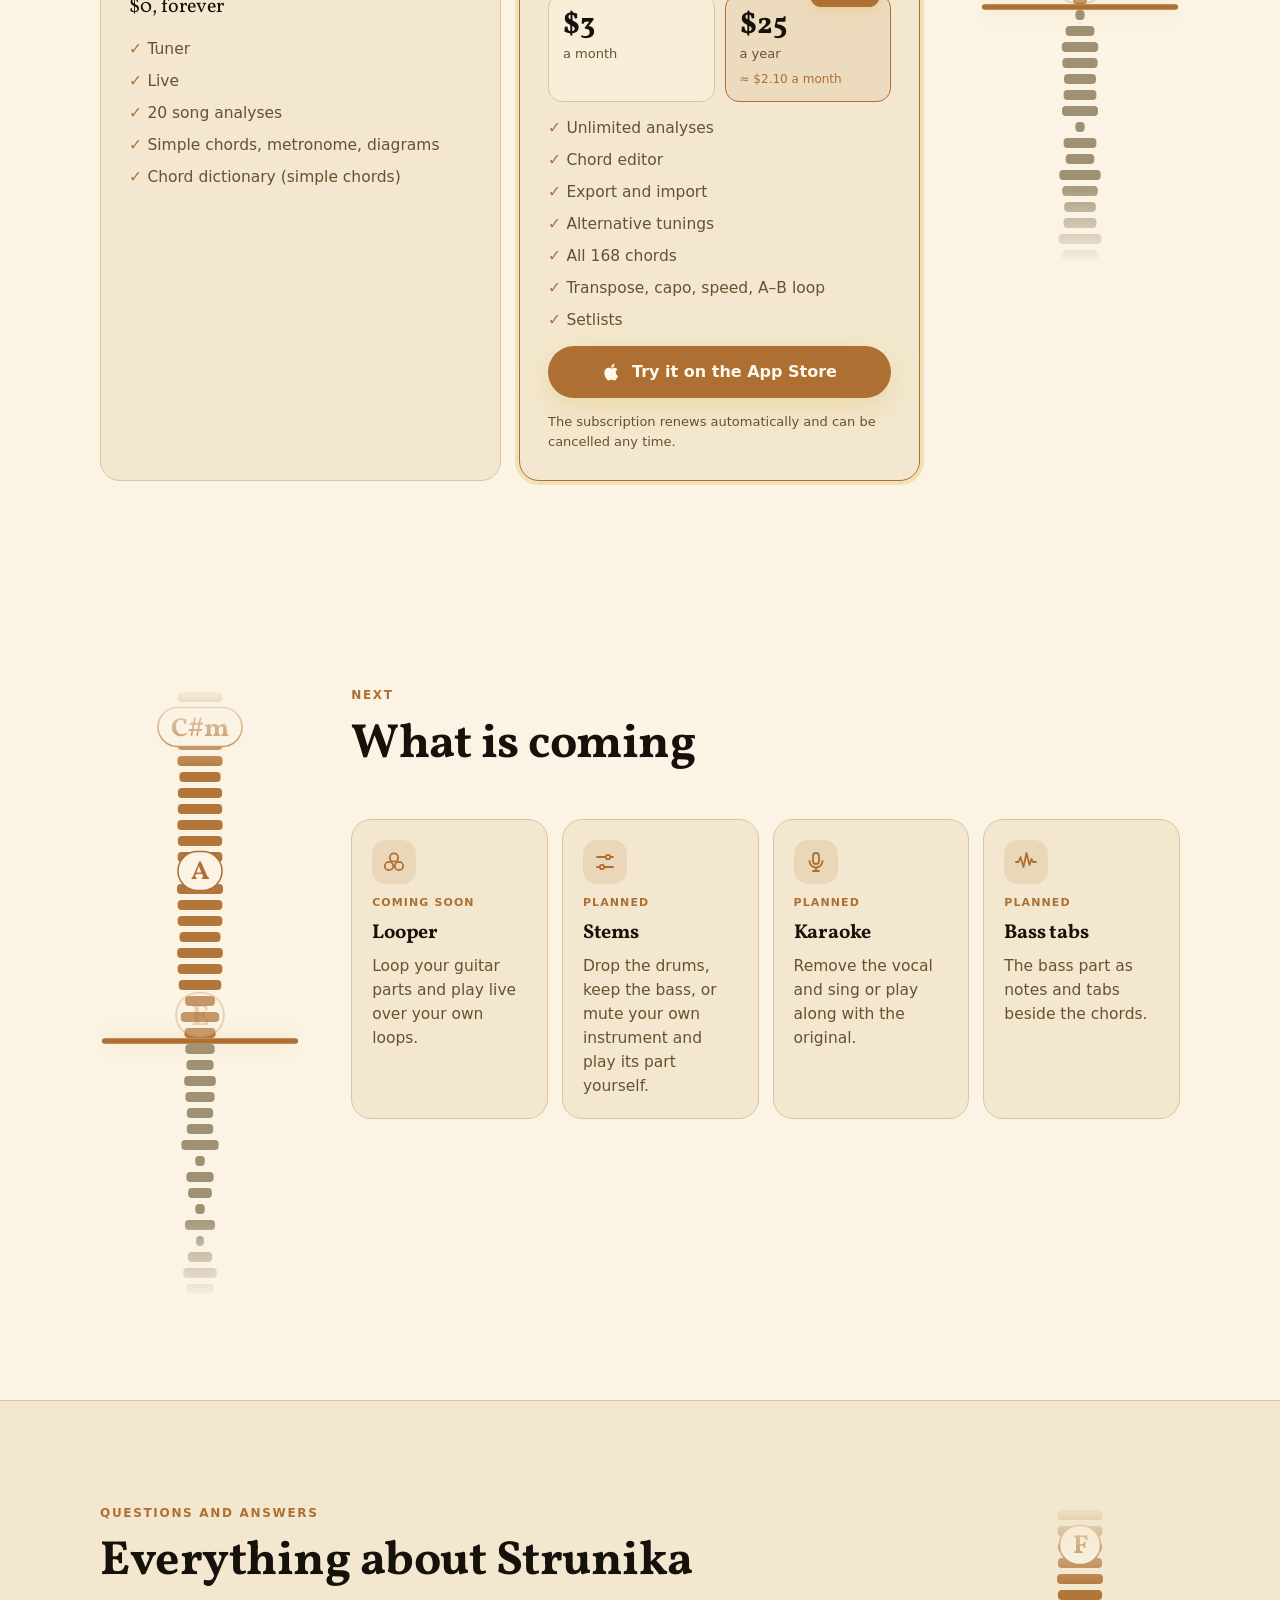
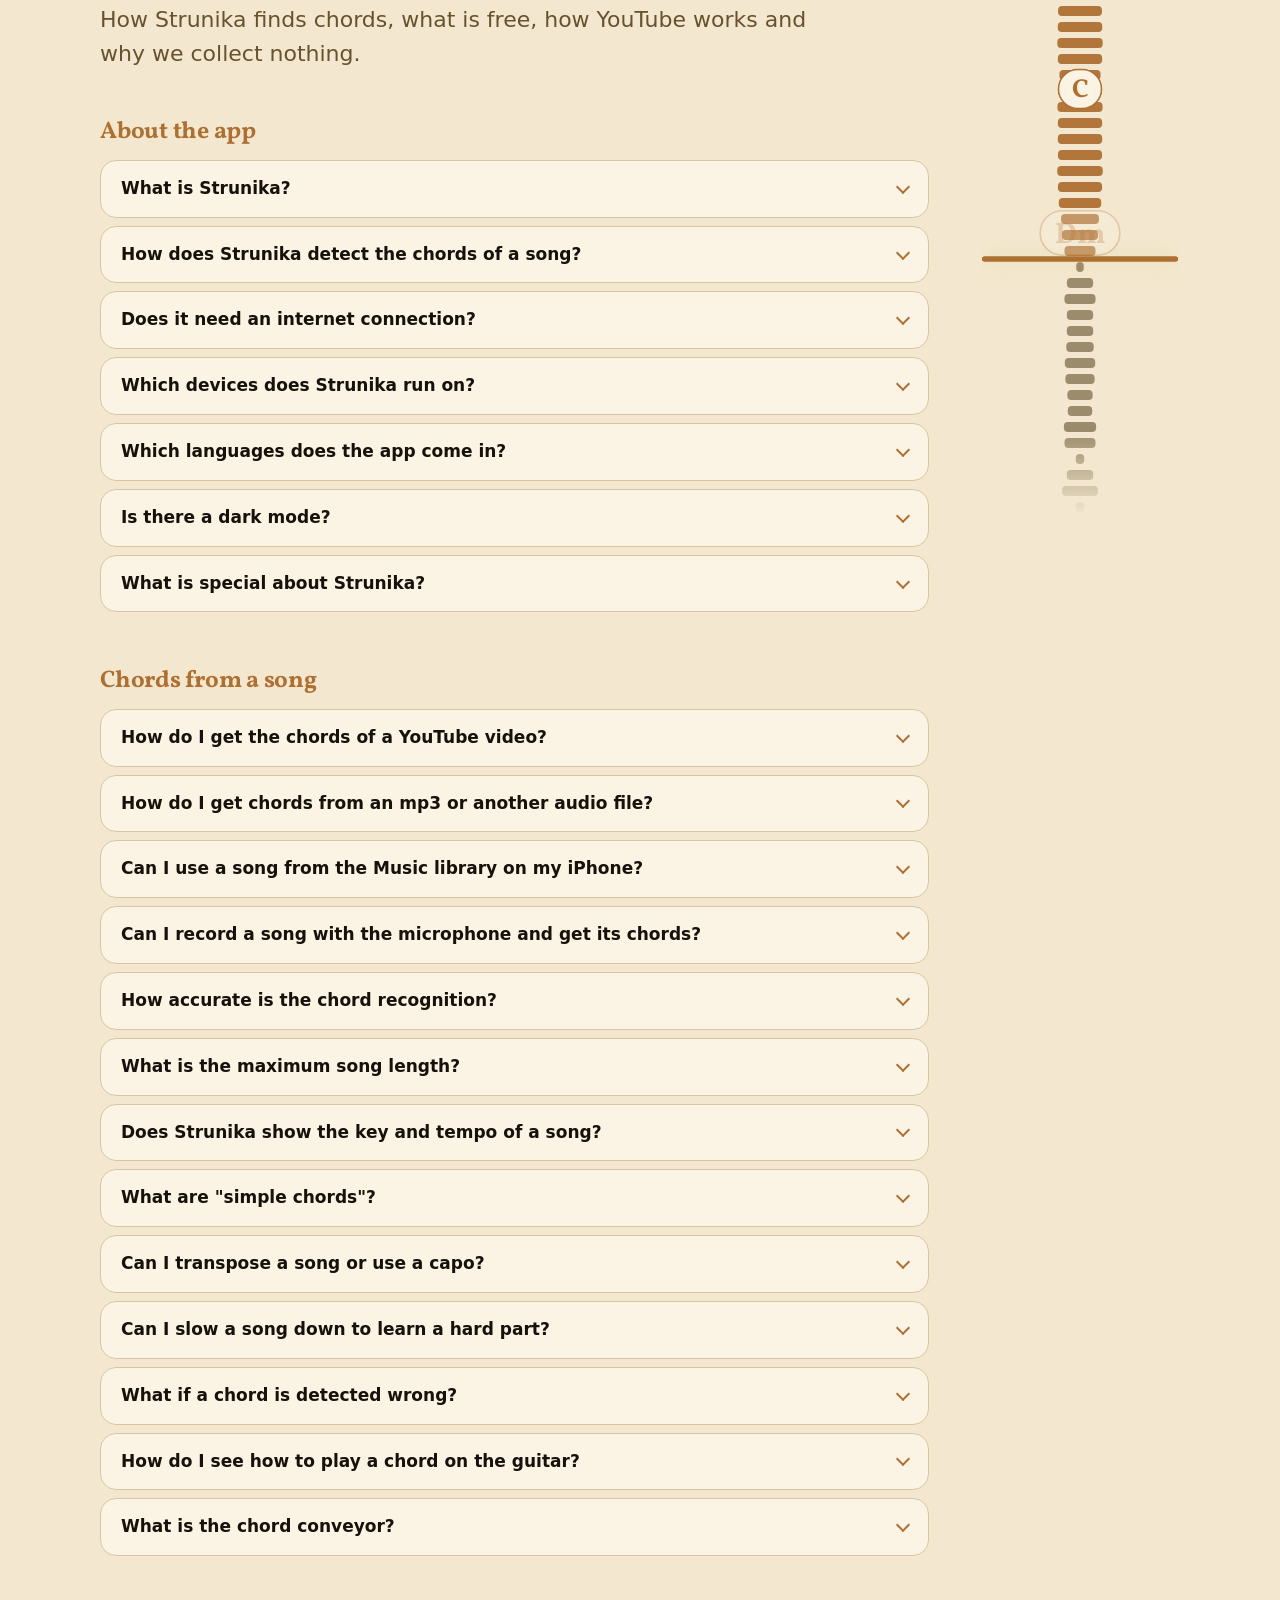
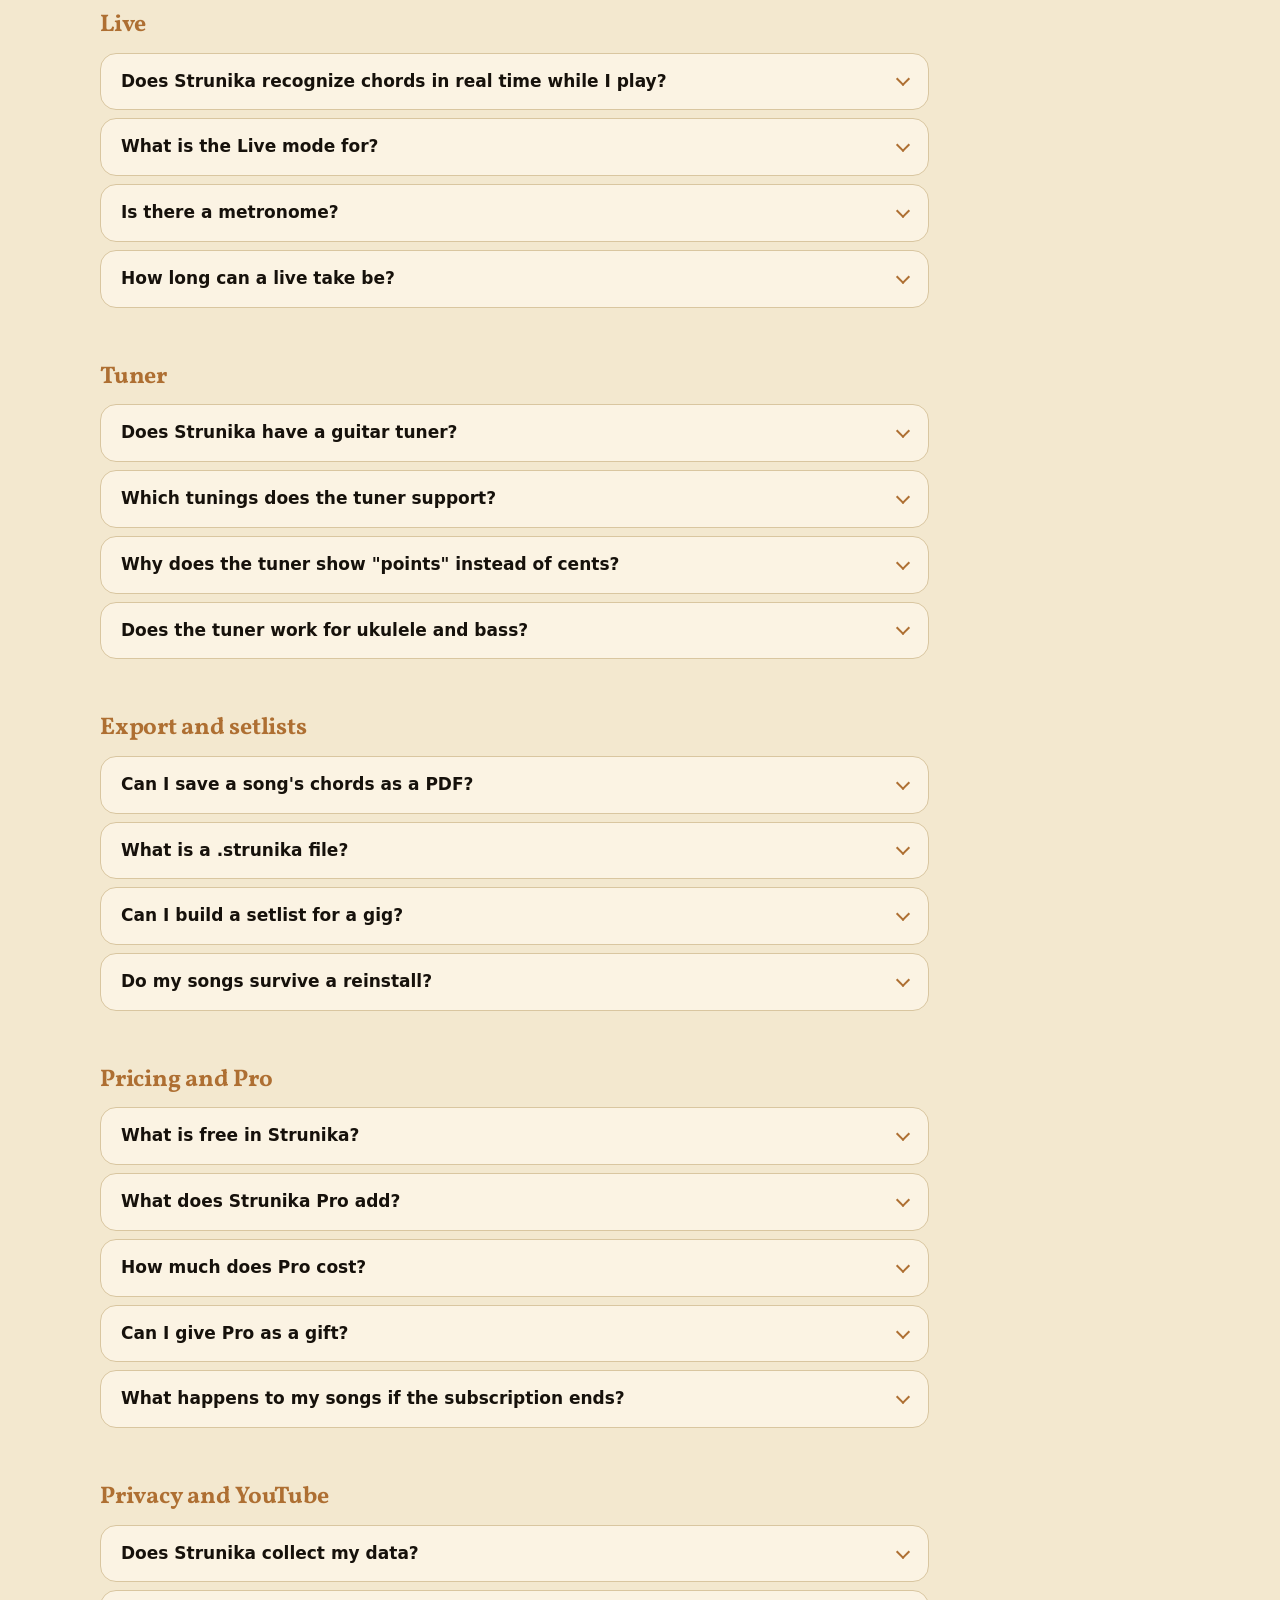
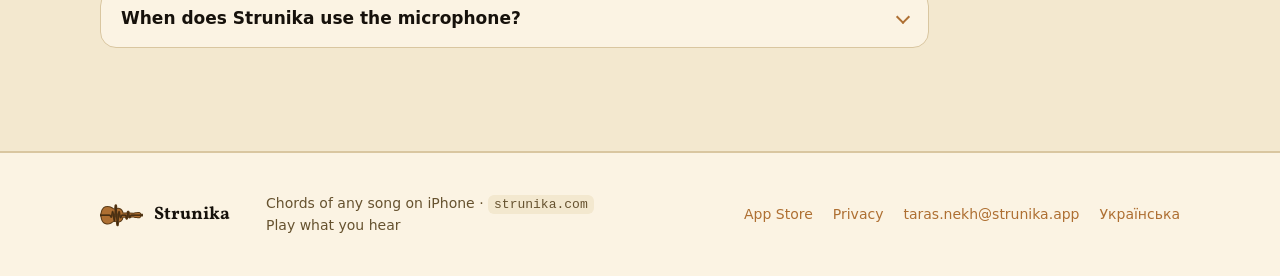
==== commit 68790bf3: "A small note under the hero's App Store button says the app is for iPhone on iOS 15 and later, on bo" ====
--- a/en/index.html
+++ b/en/index.html
@@ -422,6 +422,7 @@
       </a>
       <a class="btn btn-ghost" href="#how">How it works</a>
     </div>
+    <p class="cta-note rv">iPhone · iOS 15 or later</p>
     
   </div>
 </section>
--- a/assets/style.css
+++ b/assets/style.css
@@ -193,6 +193,7 @@
 .hero h1 em { font-style: normal; color: var(--accent); }
 .hero .lead { max-width: 30em; }
 .cta { display: flex; gap: 12px; flex-wrap: wrap; justify-content: center; }
+.cta-note { margin-top: 12px; font-size: 13px; color: var(--text2); text-align: center; }
 
 
 /* ---------- sections ---------- */
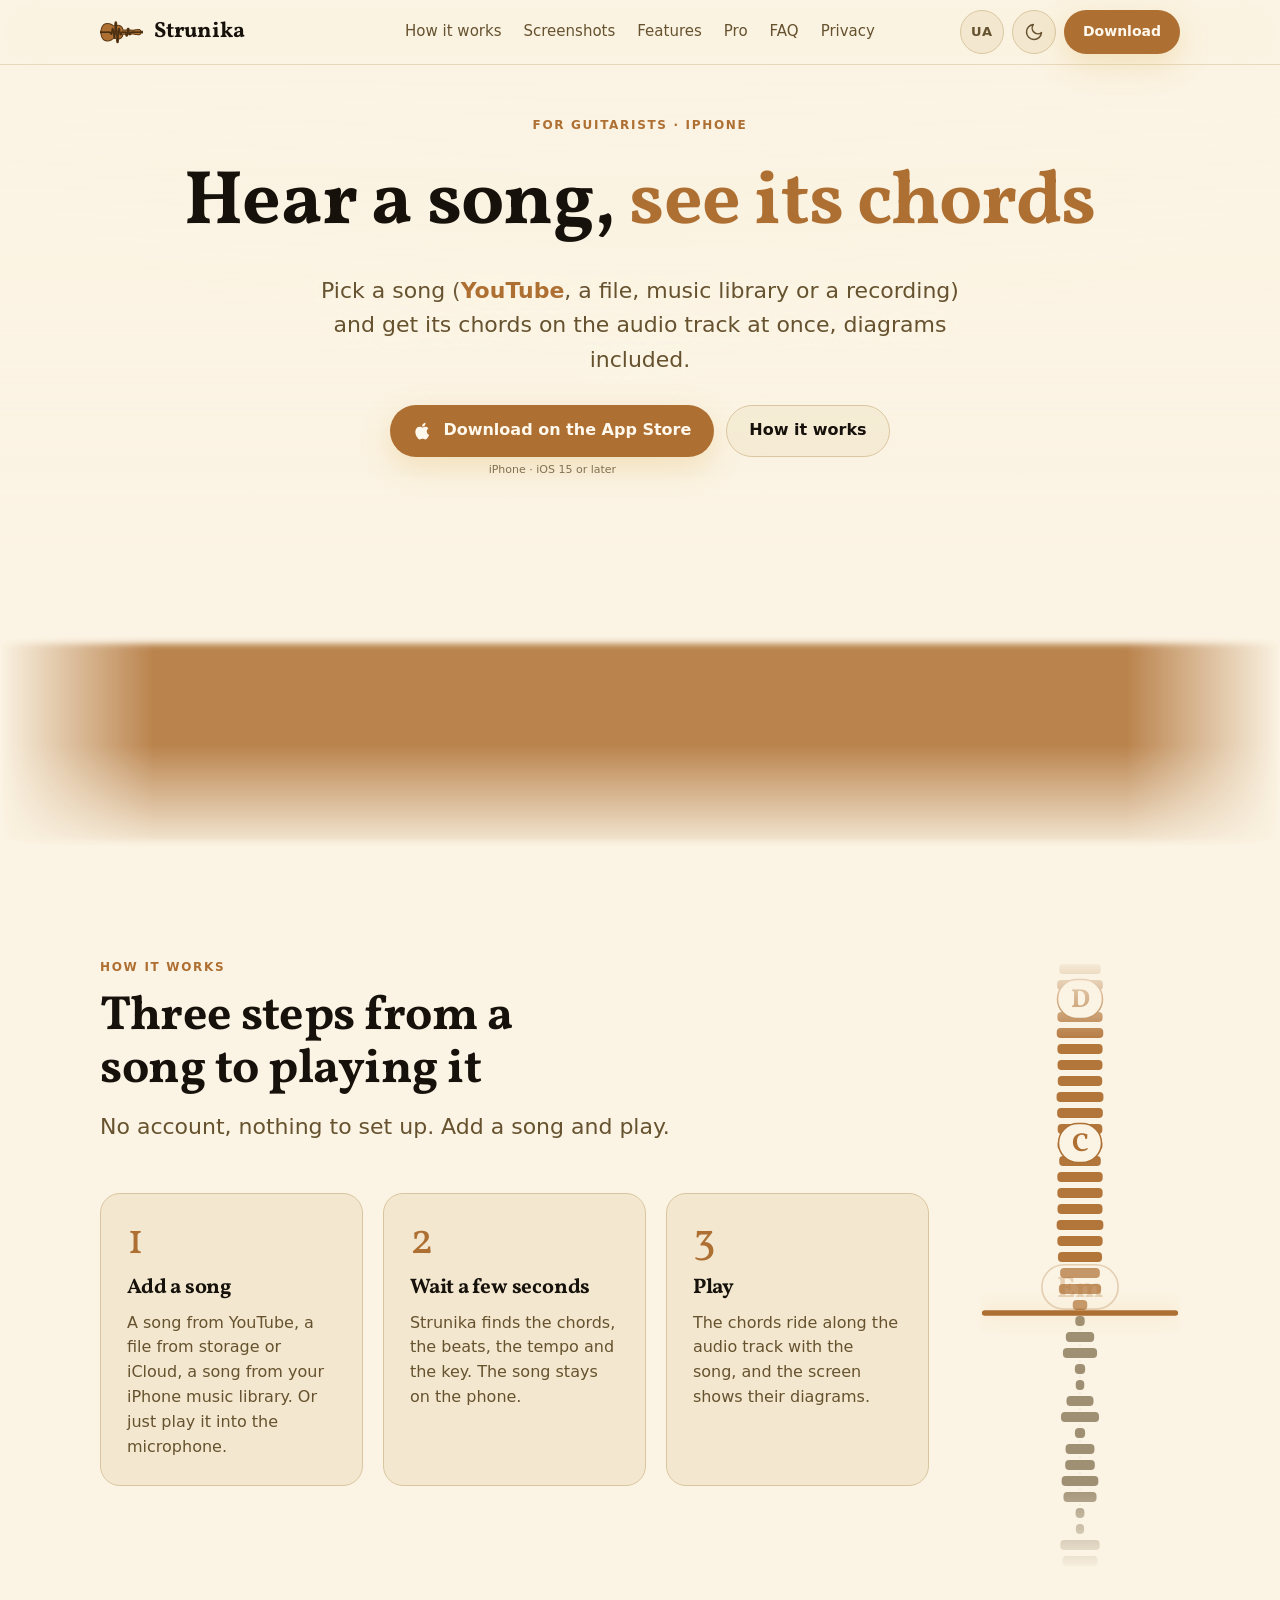
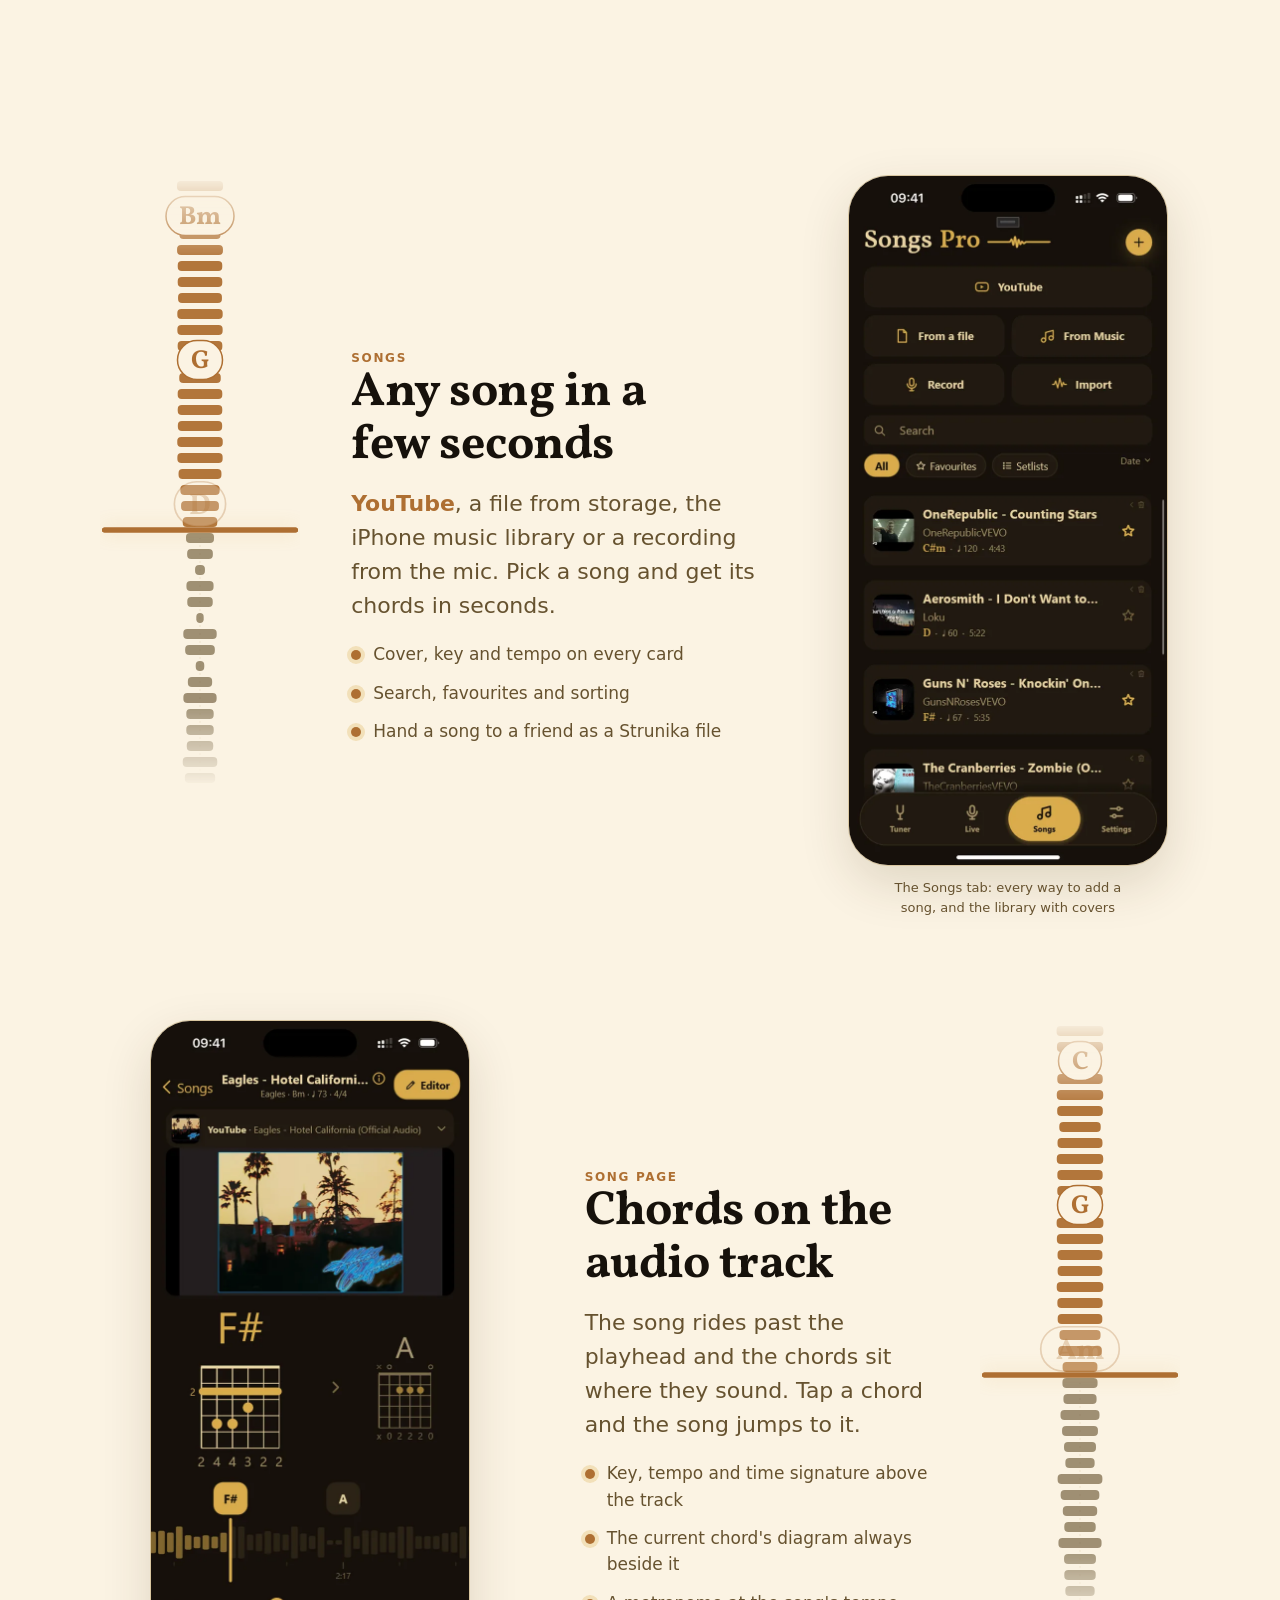
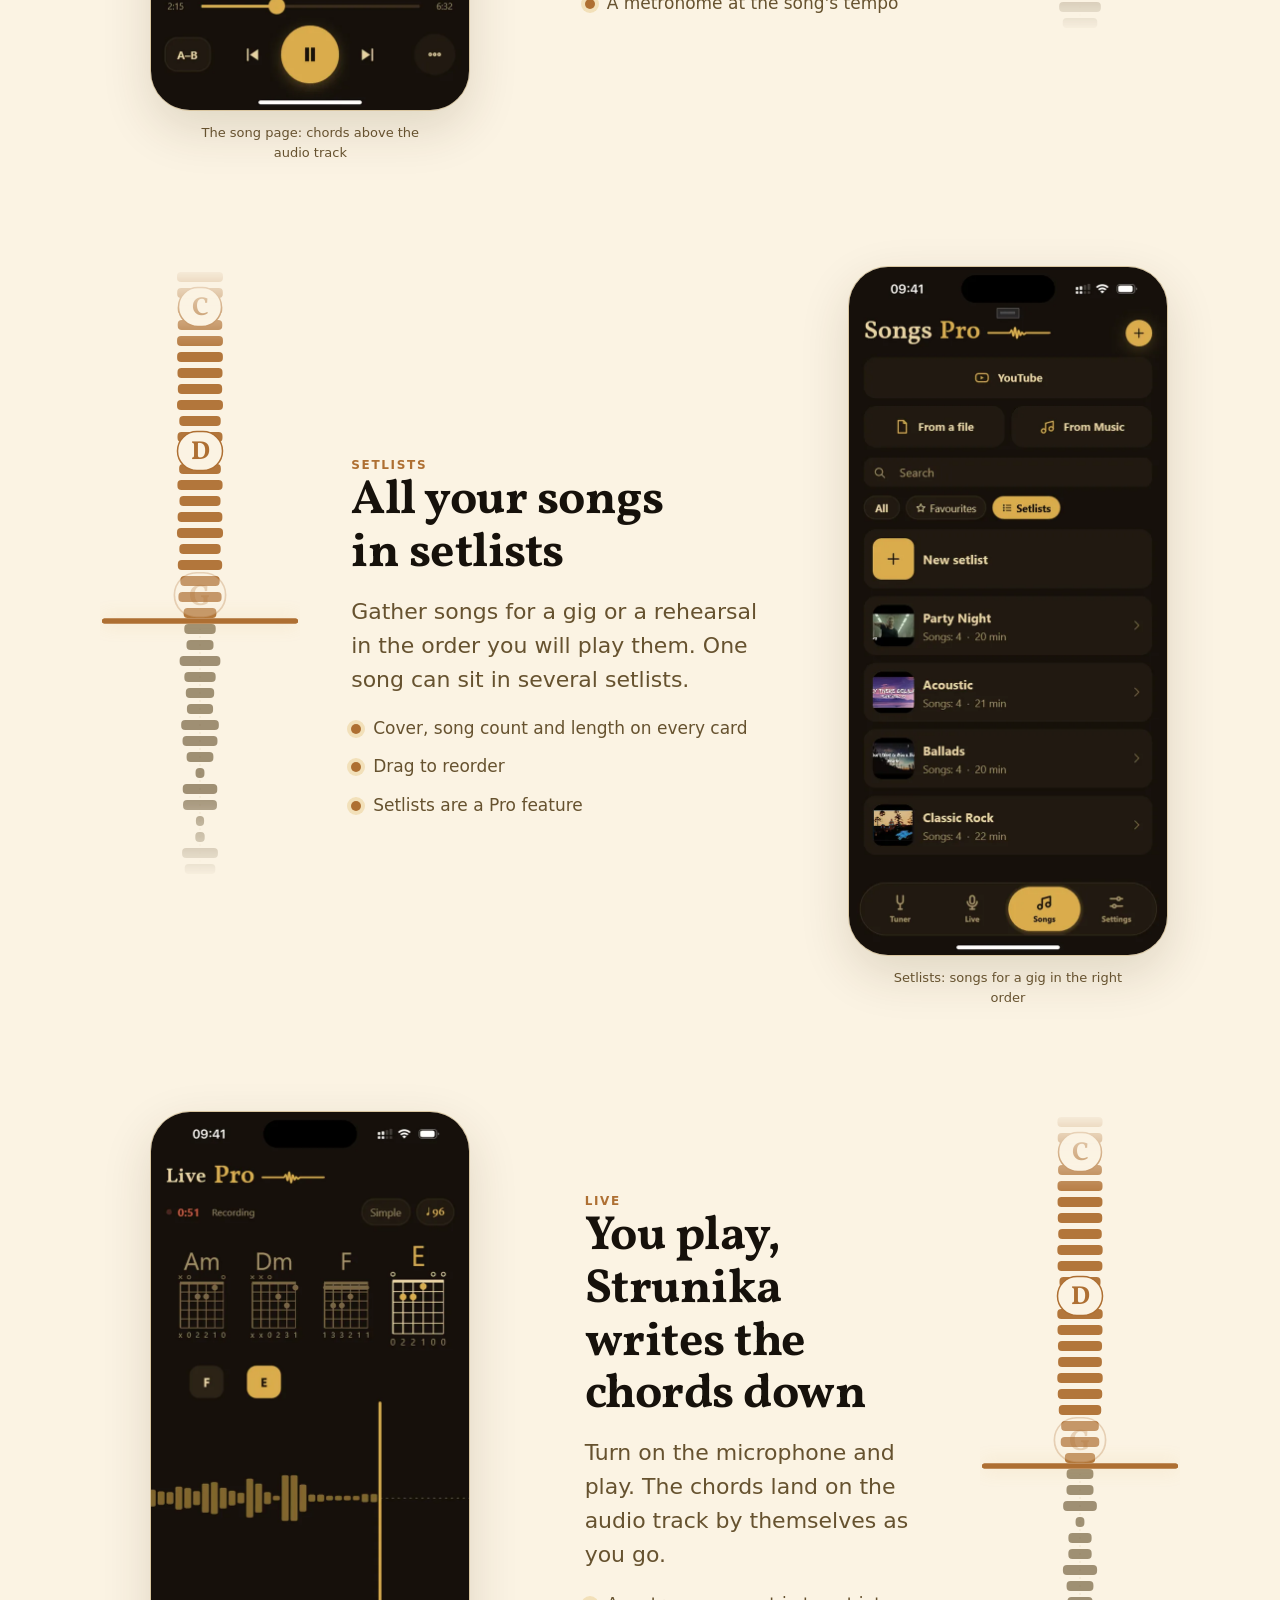
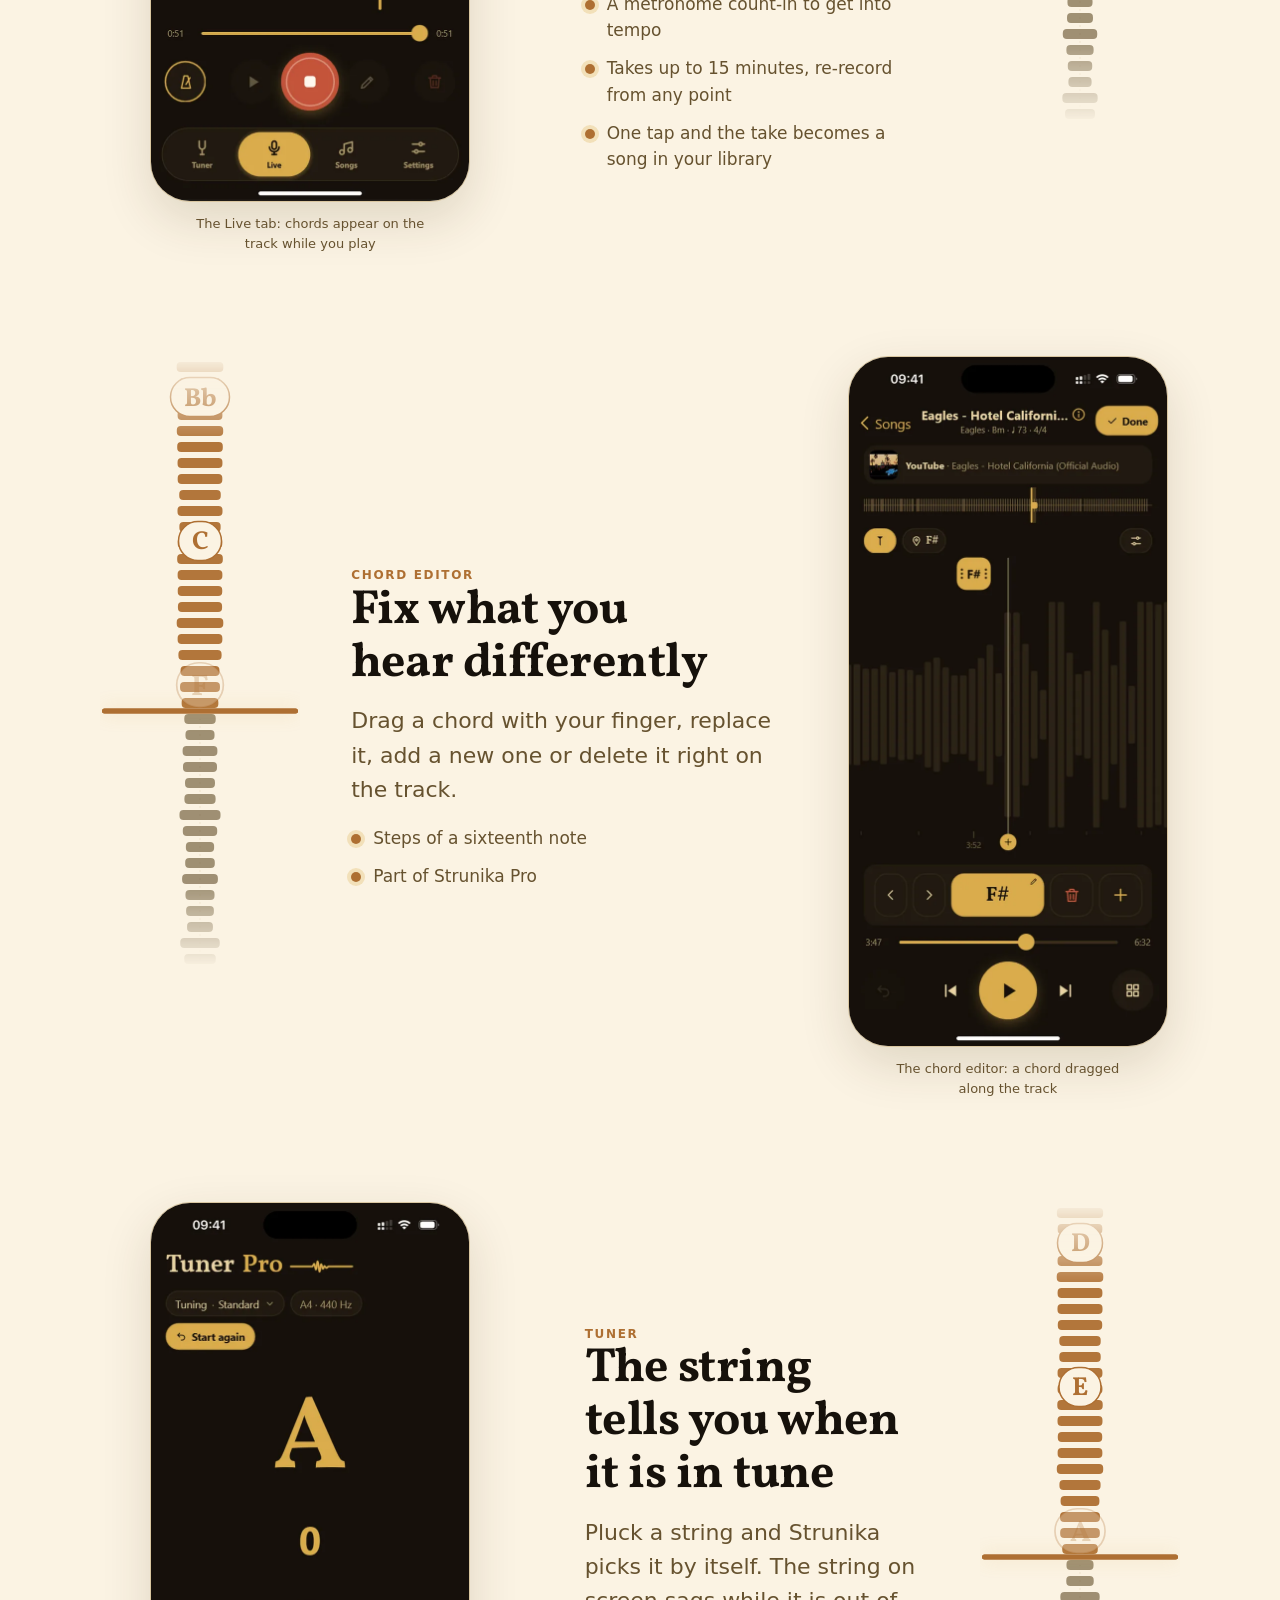
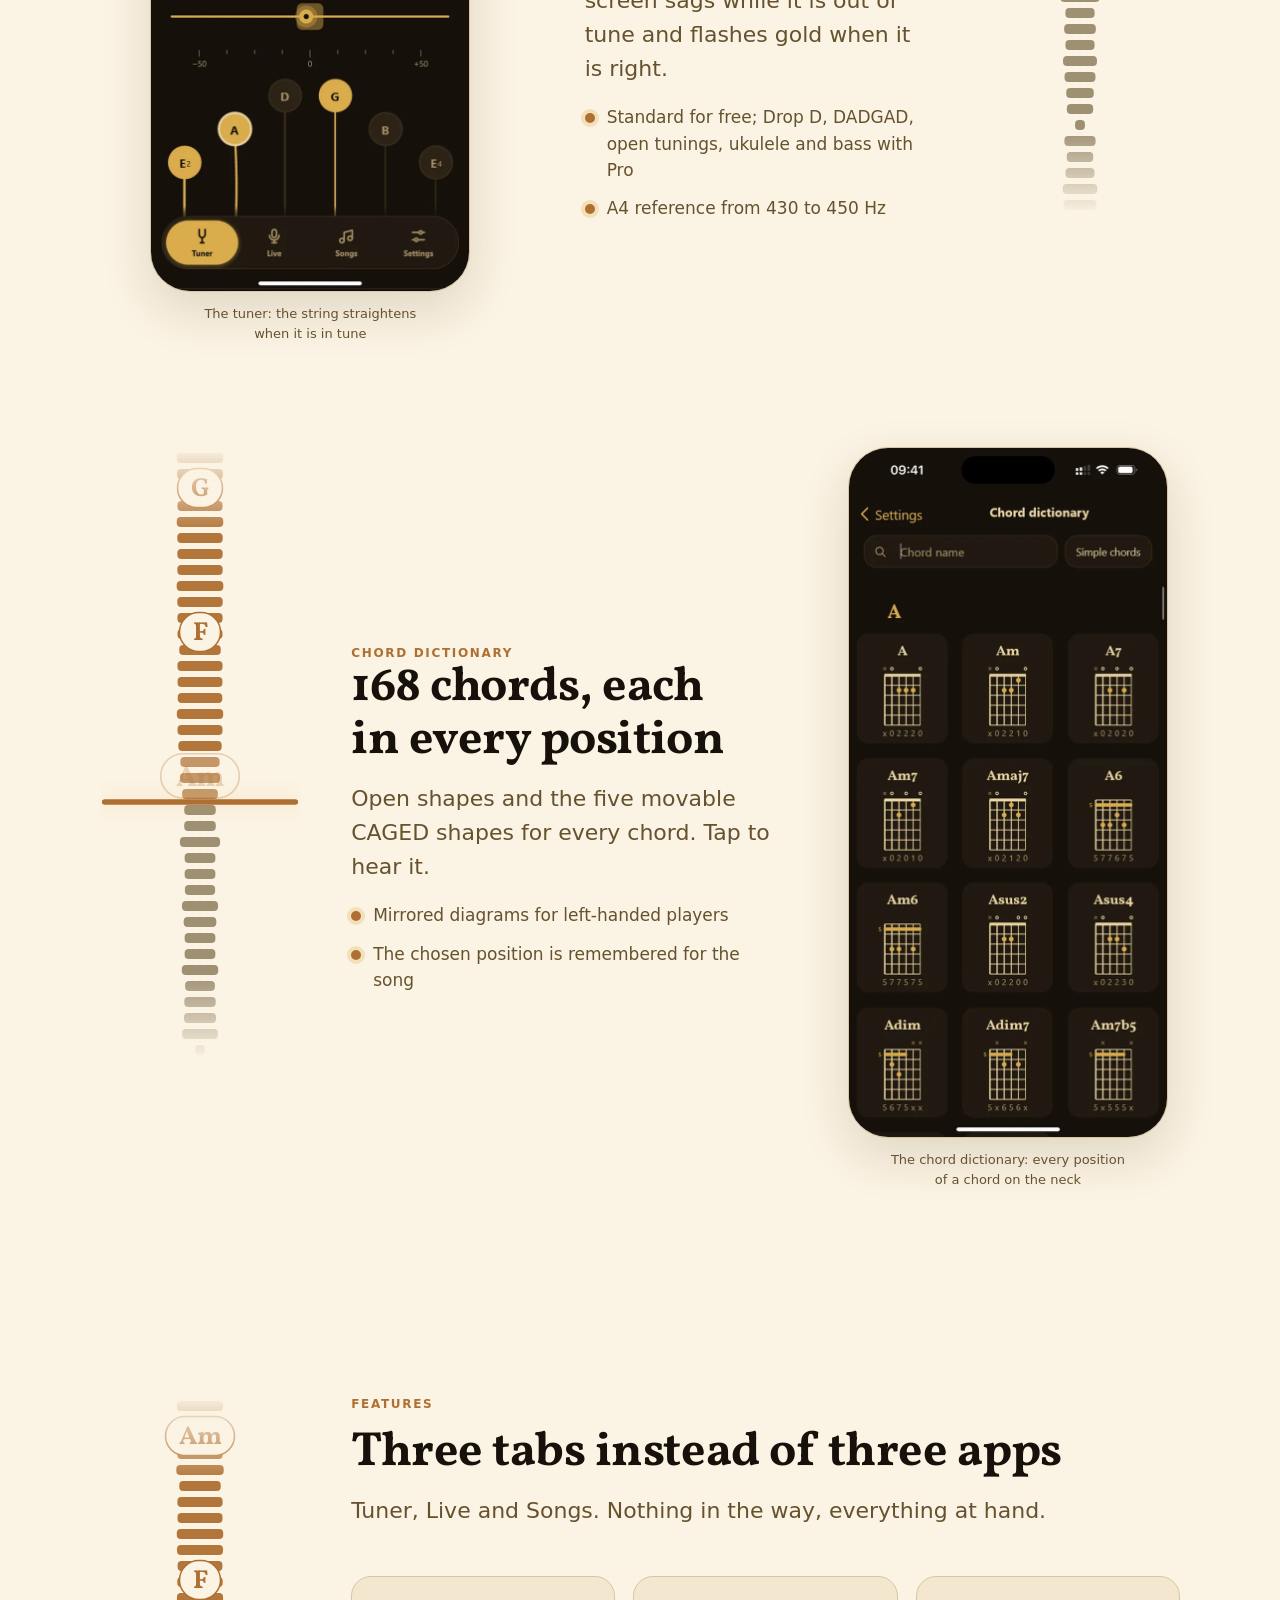
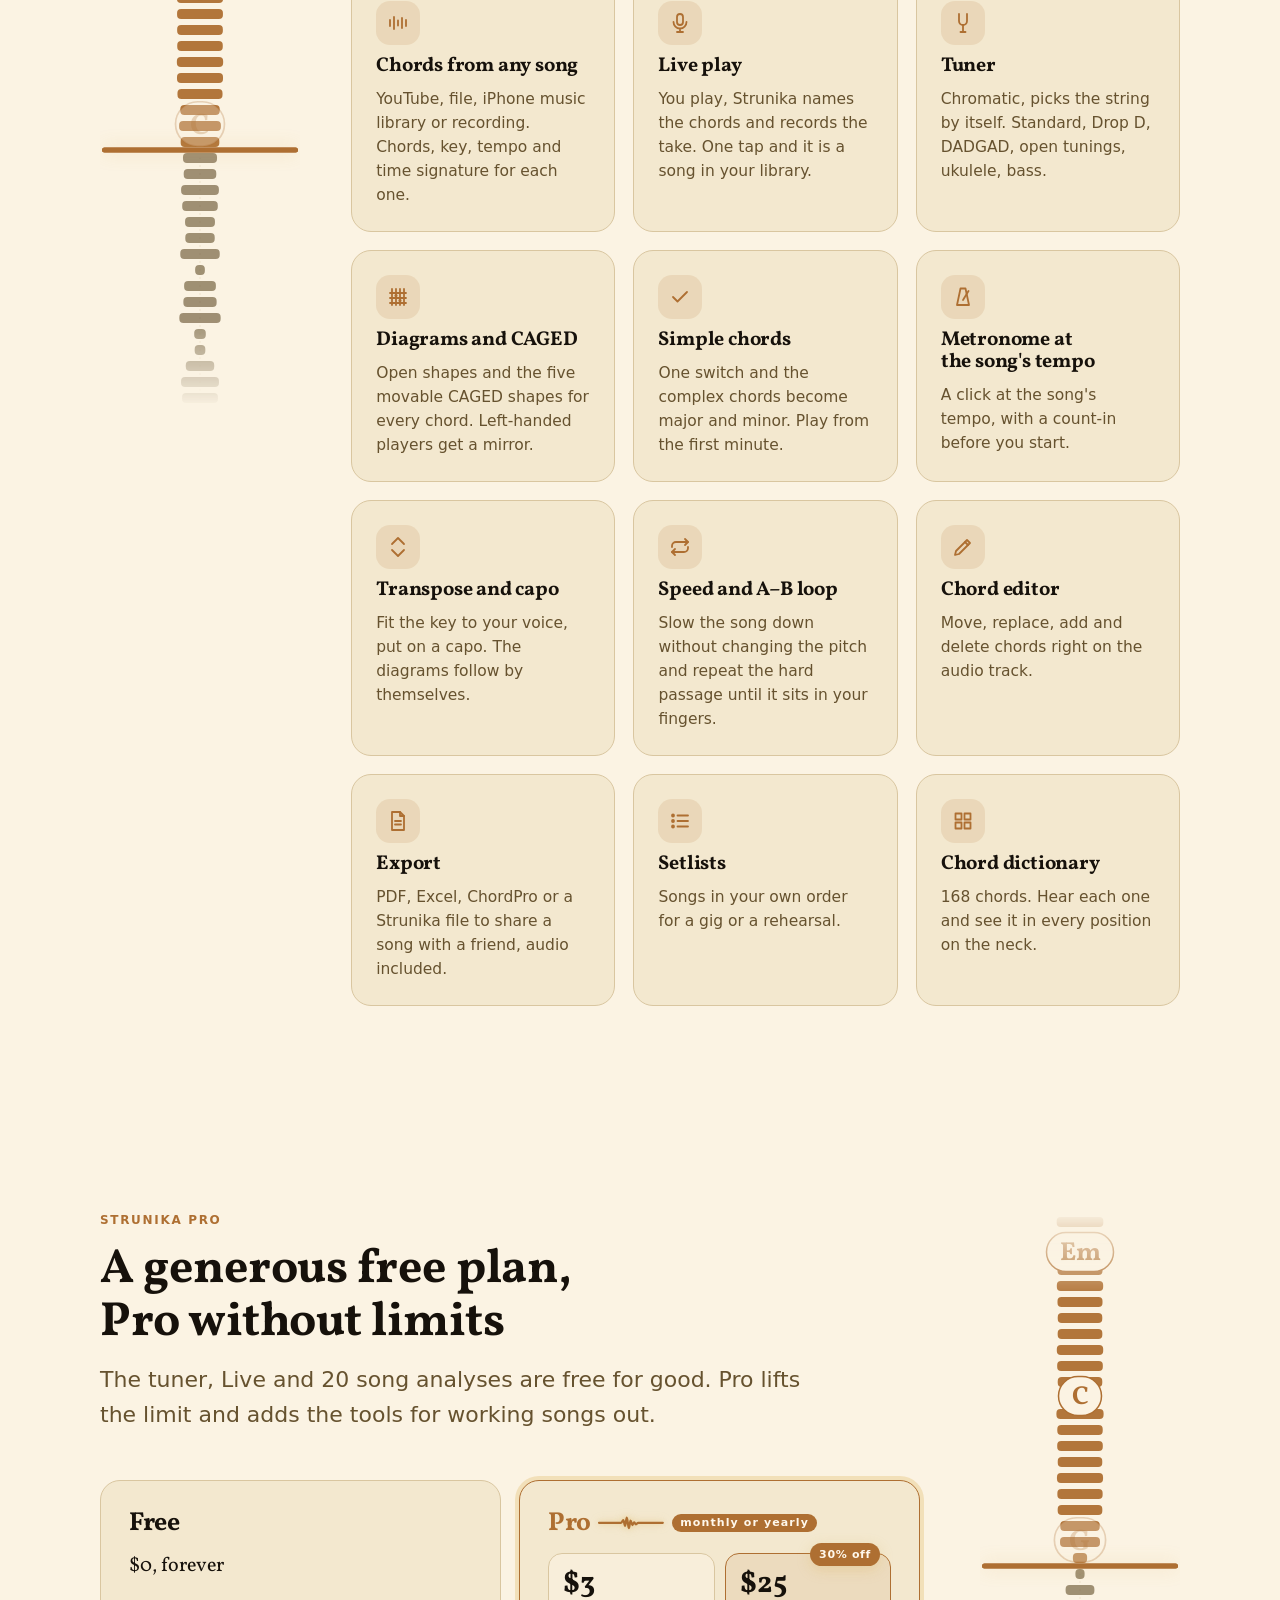
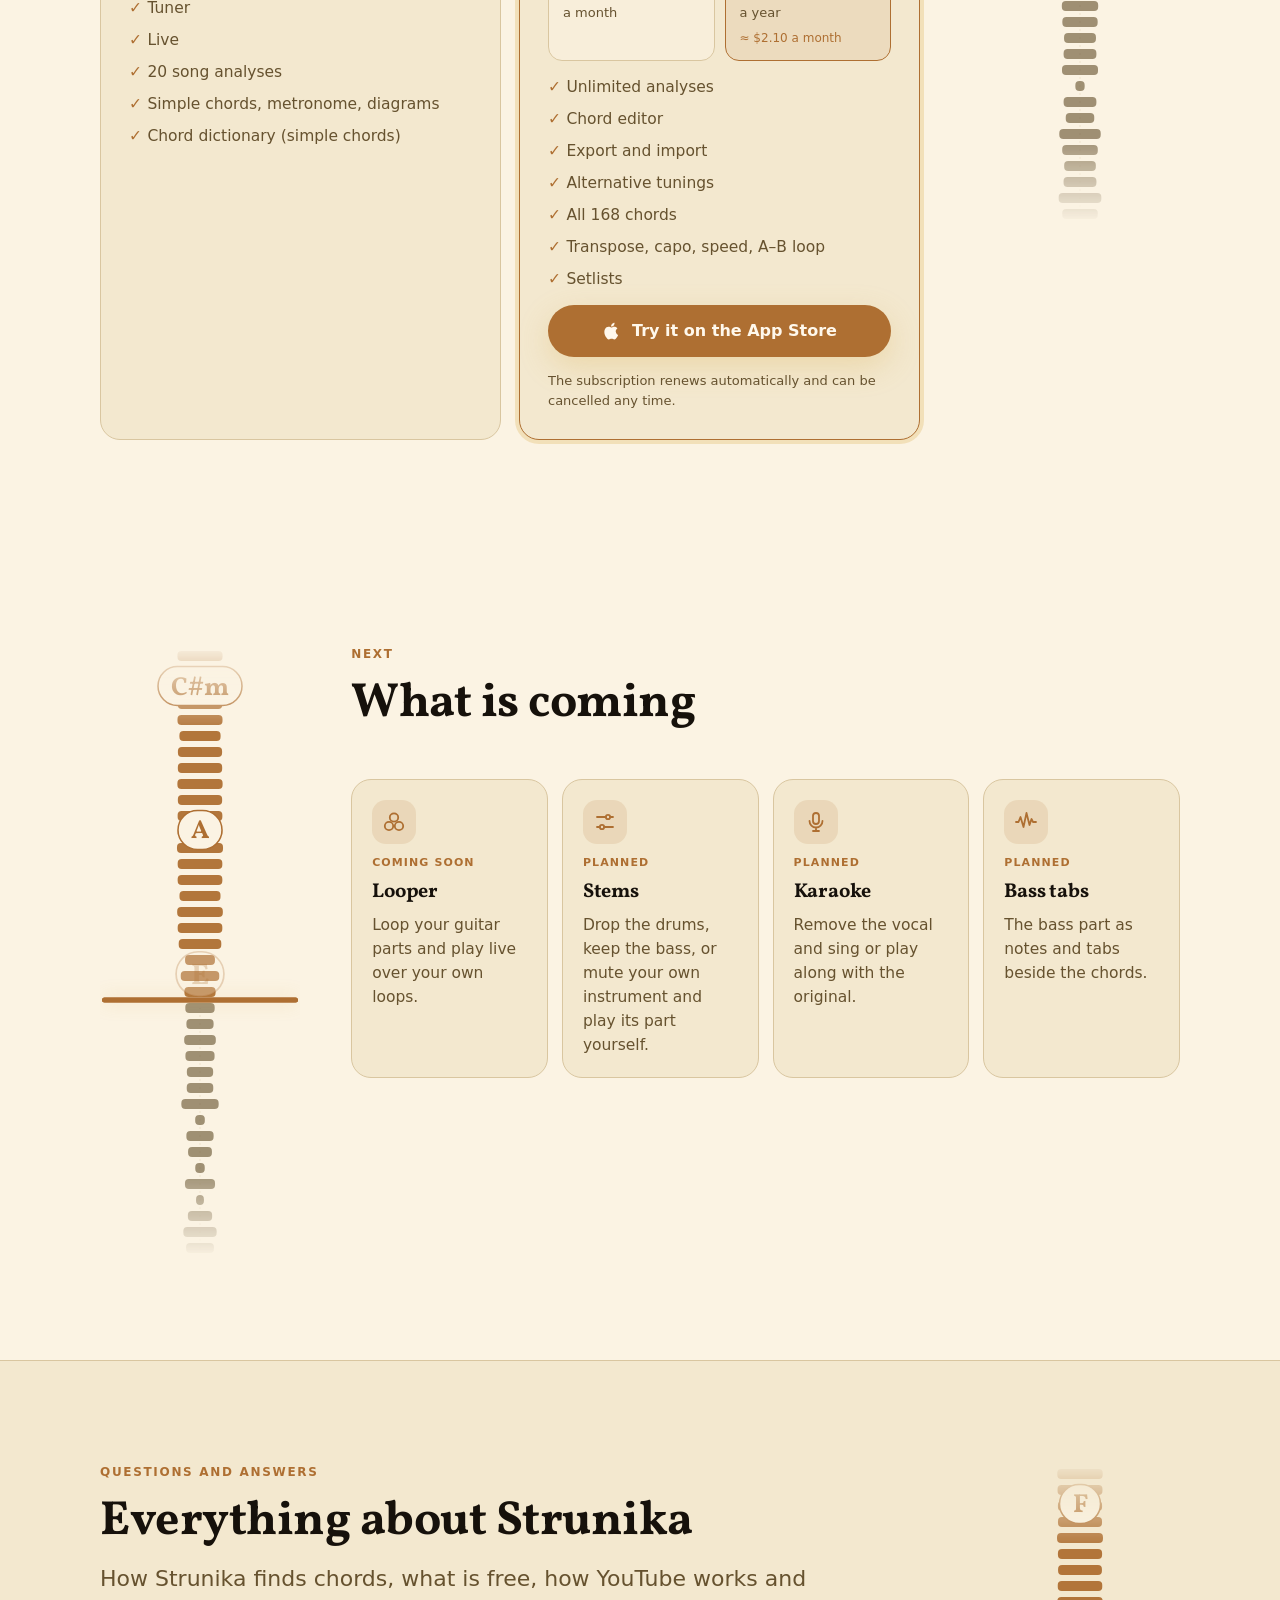
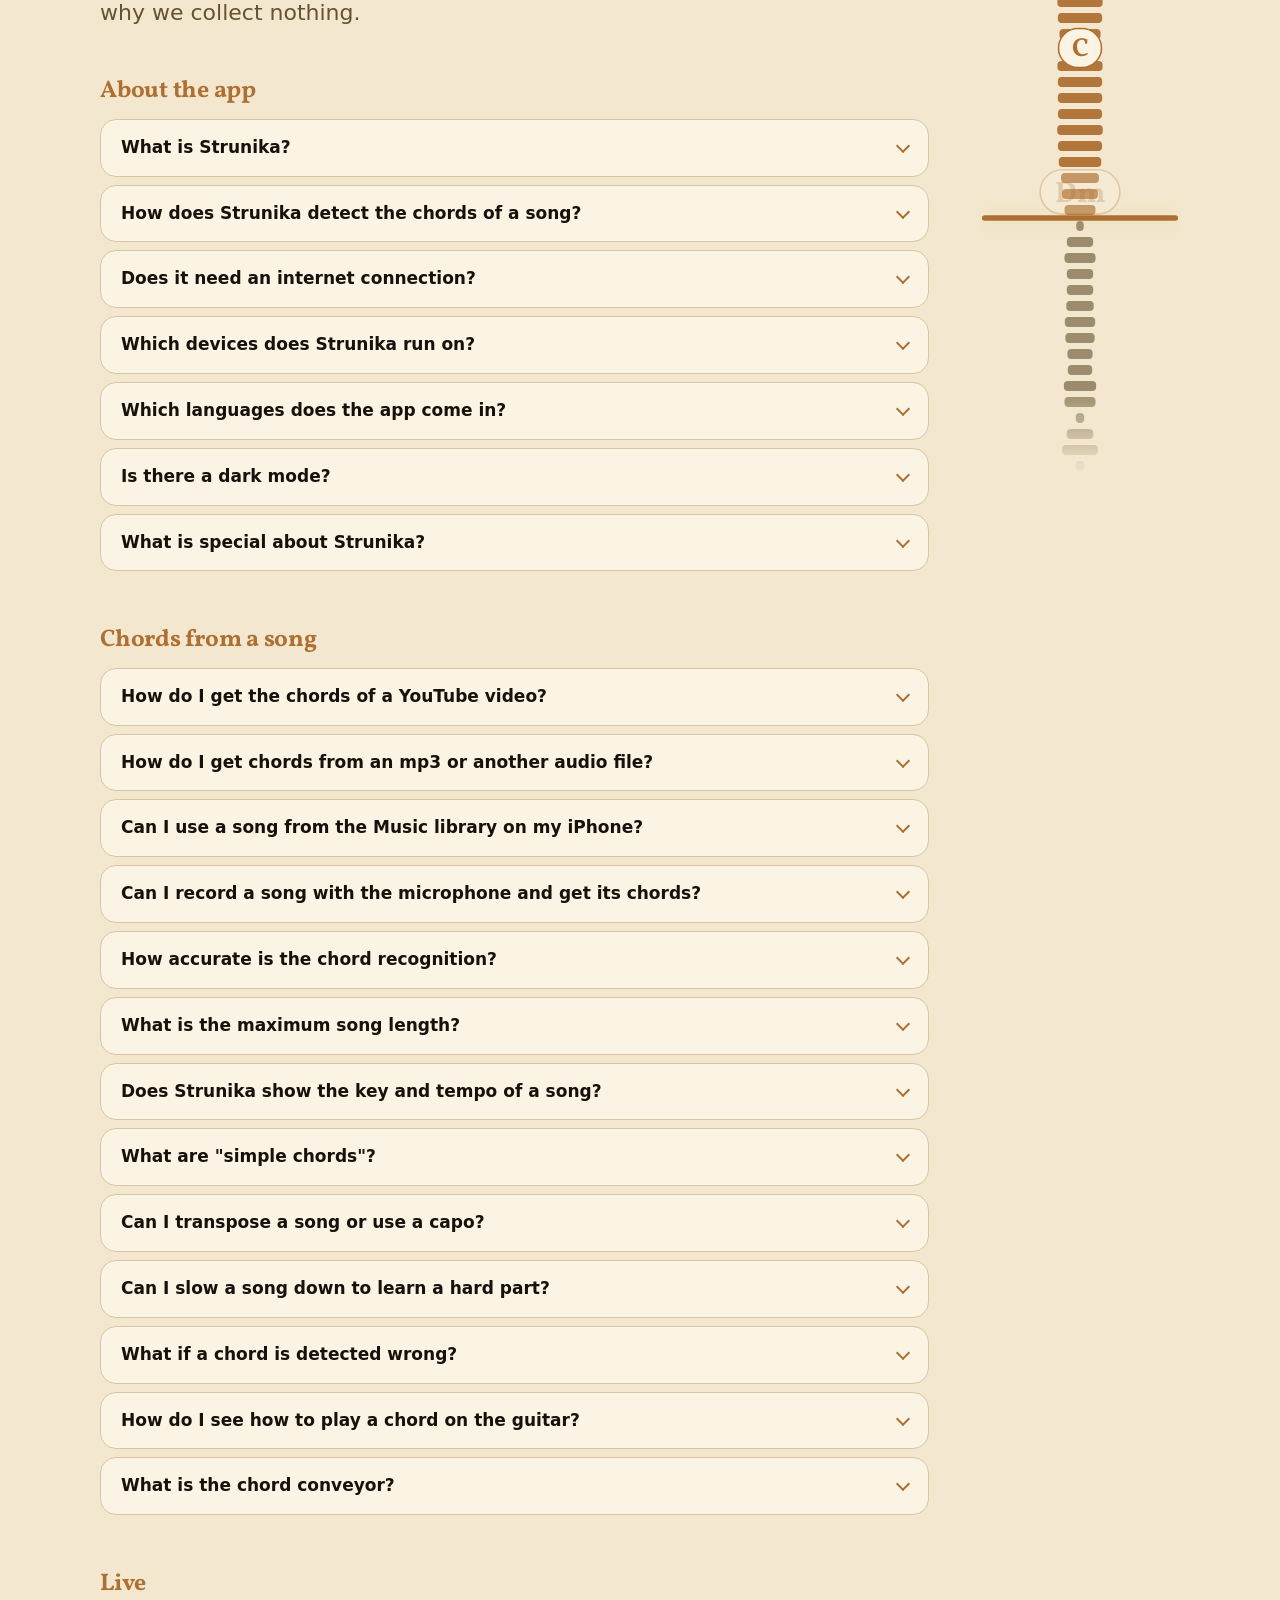
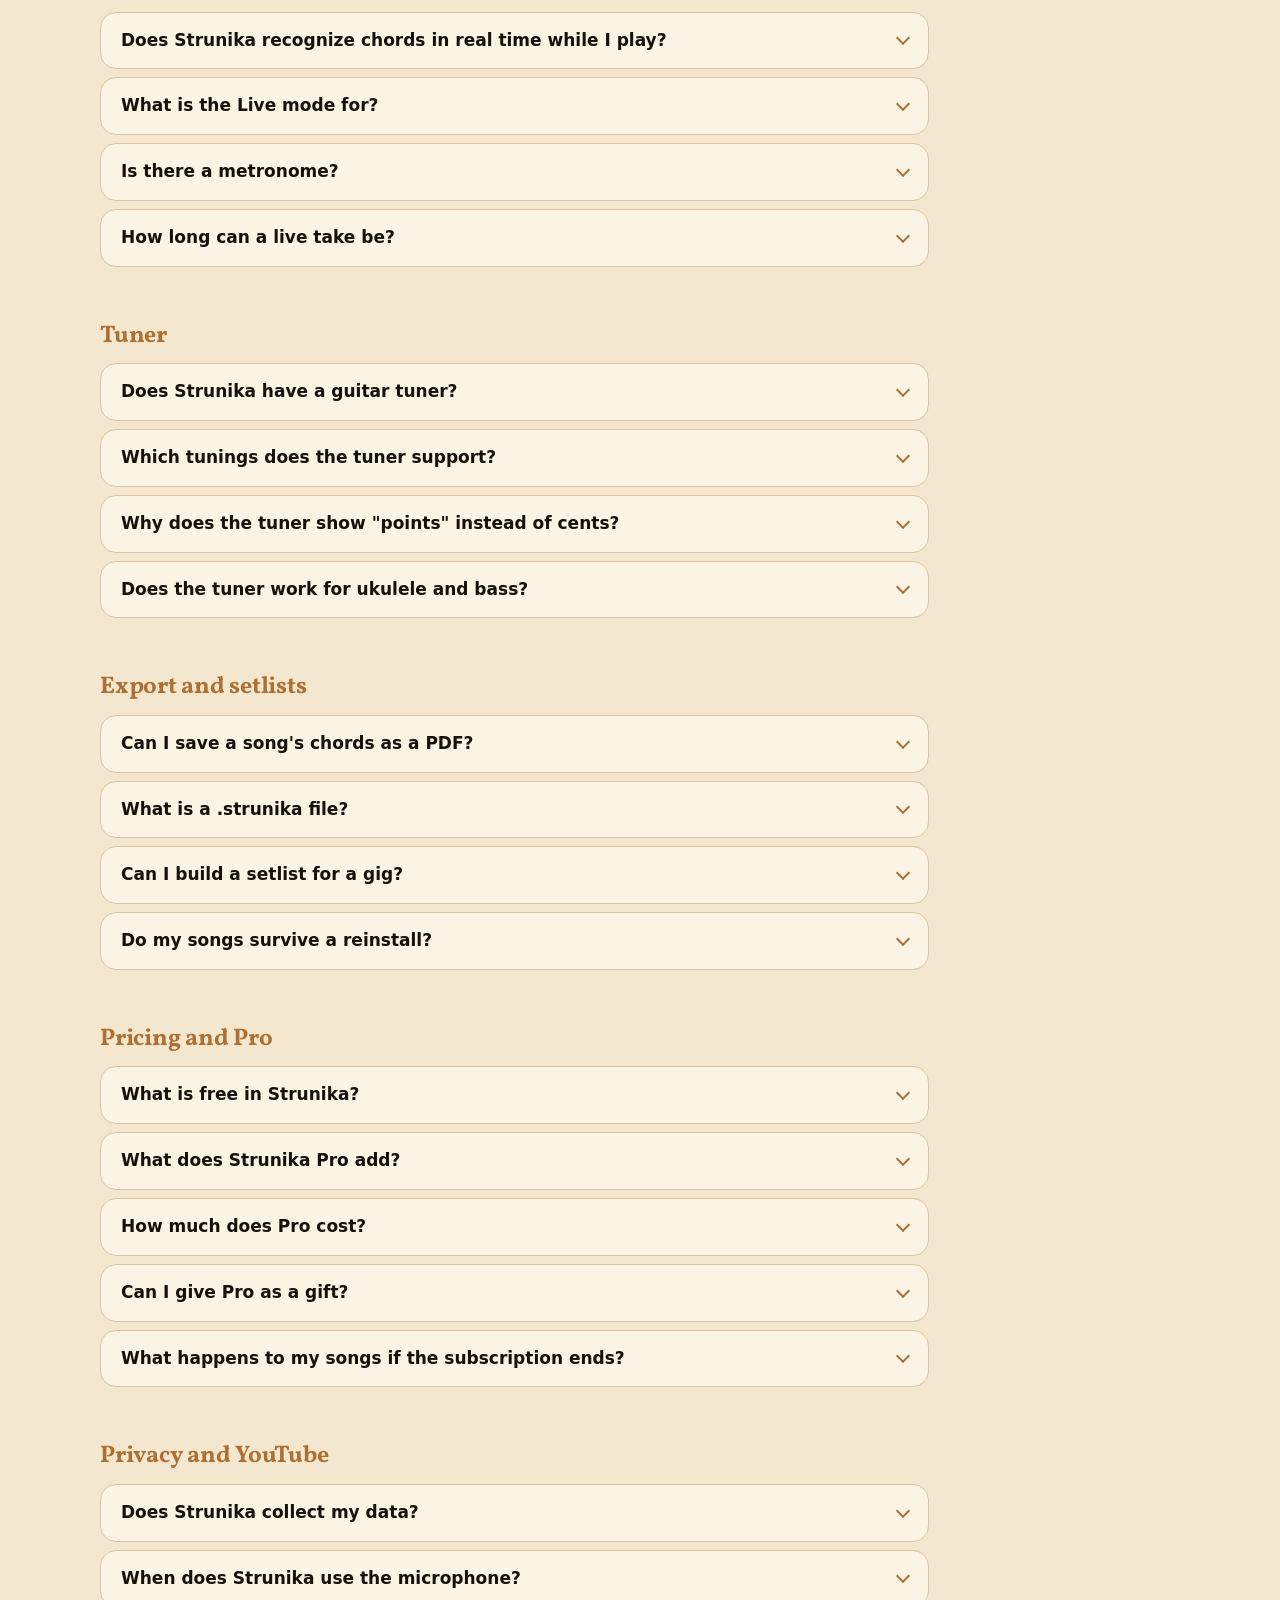
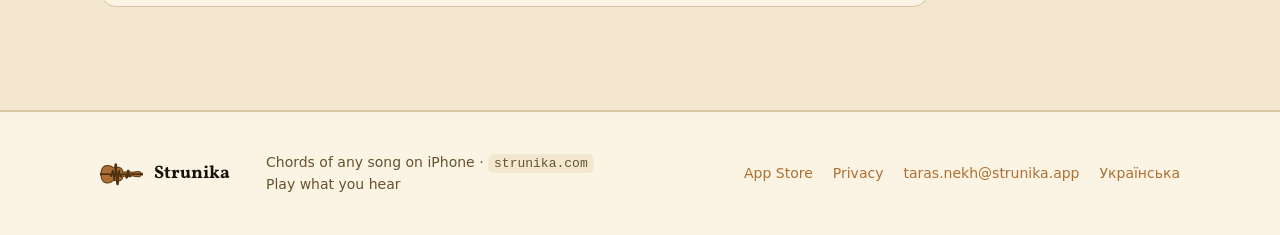
==== commit 6510ecd9: "The iOS note sits right under the App Store button, smaller, instead of centred under the whole CTA " ====
--- a/en/index.html
+++ b/en/index.html
@@ -416,13 +416,15 @@
     <h1 class="rv">Hear a song, <em>see its chords</em></h1>
     <p class="lead rv">Pick a song (<span class="yt">YouTube</span>, a file, music library or a recording) and get its chords on the audio track at once, diagrams included.</p>
     <div class="cta rv">
+      <div class="dl">
       <a class="btn btn-primary" href="https://strunika.app">
         <svg viewBox="0 0 24 24" fill="currentColor"><path d="M16.4 12.6c0-2.5 2-3.6 2.1-3.7-1.2-1.7-3-1.9-3.6-2-1.5-.2-3 .9-3.8.9-.8 0-2-.9-3.3-.8-1.7 0-3.2 1-4.1 2.5-1.8 3.1-.5 7.6 1.3 10.1.9 1.2 1.9 2.6 3.2 2.5 1.3-.1 1.8-.8 3.3-.8 1.6 0 2 .8 3.3.8 1.4 0 2.3-1.3 3.1-2.5 1-1.4 1.4-2.8 1.4-2.9 0 0-2.7-1-2.8-4.1zM14 5.3c.7-.9 1.2-2.1 1-3.3-1 0-2.3.7-3 1.5-.7.8-1.3 2-1.1 3.2 1.2.1 2.4-.6 3.1-1.4z"/></svg>
         Download on the App Store
       </a>
+        <p class="cta-note">iPhone · iOS 15 or later</p>
+      </div>
       <a class="btn btn-ghost" href="#how">How it works</a>
     </div>
-    <p class="cta-note rv">iPhone · iOS 15 or later</p>
     
   </div>
 </section>
--- a/assets/style.css
+++ b/assets/style.css
@@ -193,7 +193,9 @@
 .hero h1 em { font-style: normal; color: var(--accent); }
 .hero .lead { max-width: 30em; }
 .cta { display: flex; gap: 12px; flex-wrap: wrap; justify-content: center; }
-.cta-note { margin-top: 12px; font-size: 13px; color: var(--text2); text-align: center; }
+.cta { align-items: flex-start; }
+.cta .dl { display: flex; flex-direction: column; align-items: center; gap: 6px; }
+.cta-note { margin: 0; font-size: 11px; line-height: 1.2; color: var(--text2); opacity: .8; }
 
 
 /* ---------- sections ---------- */
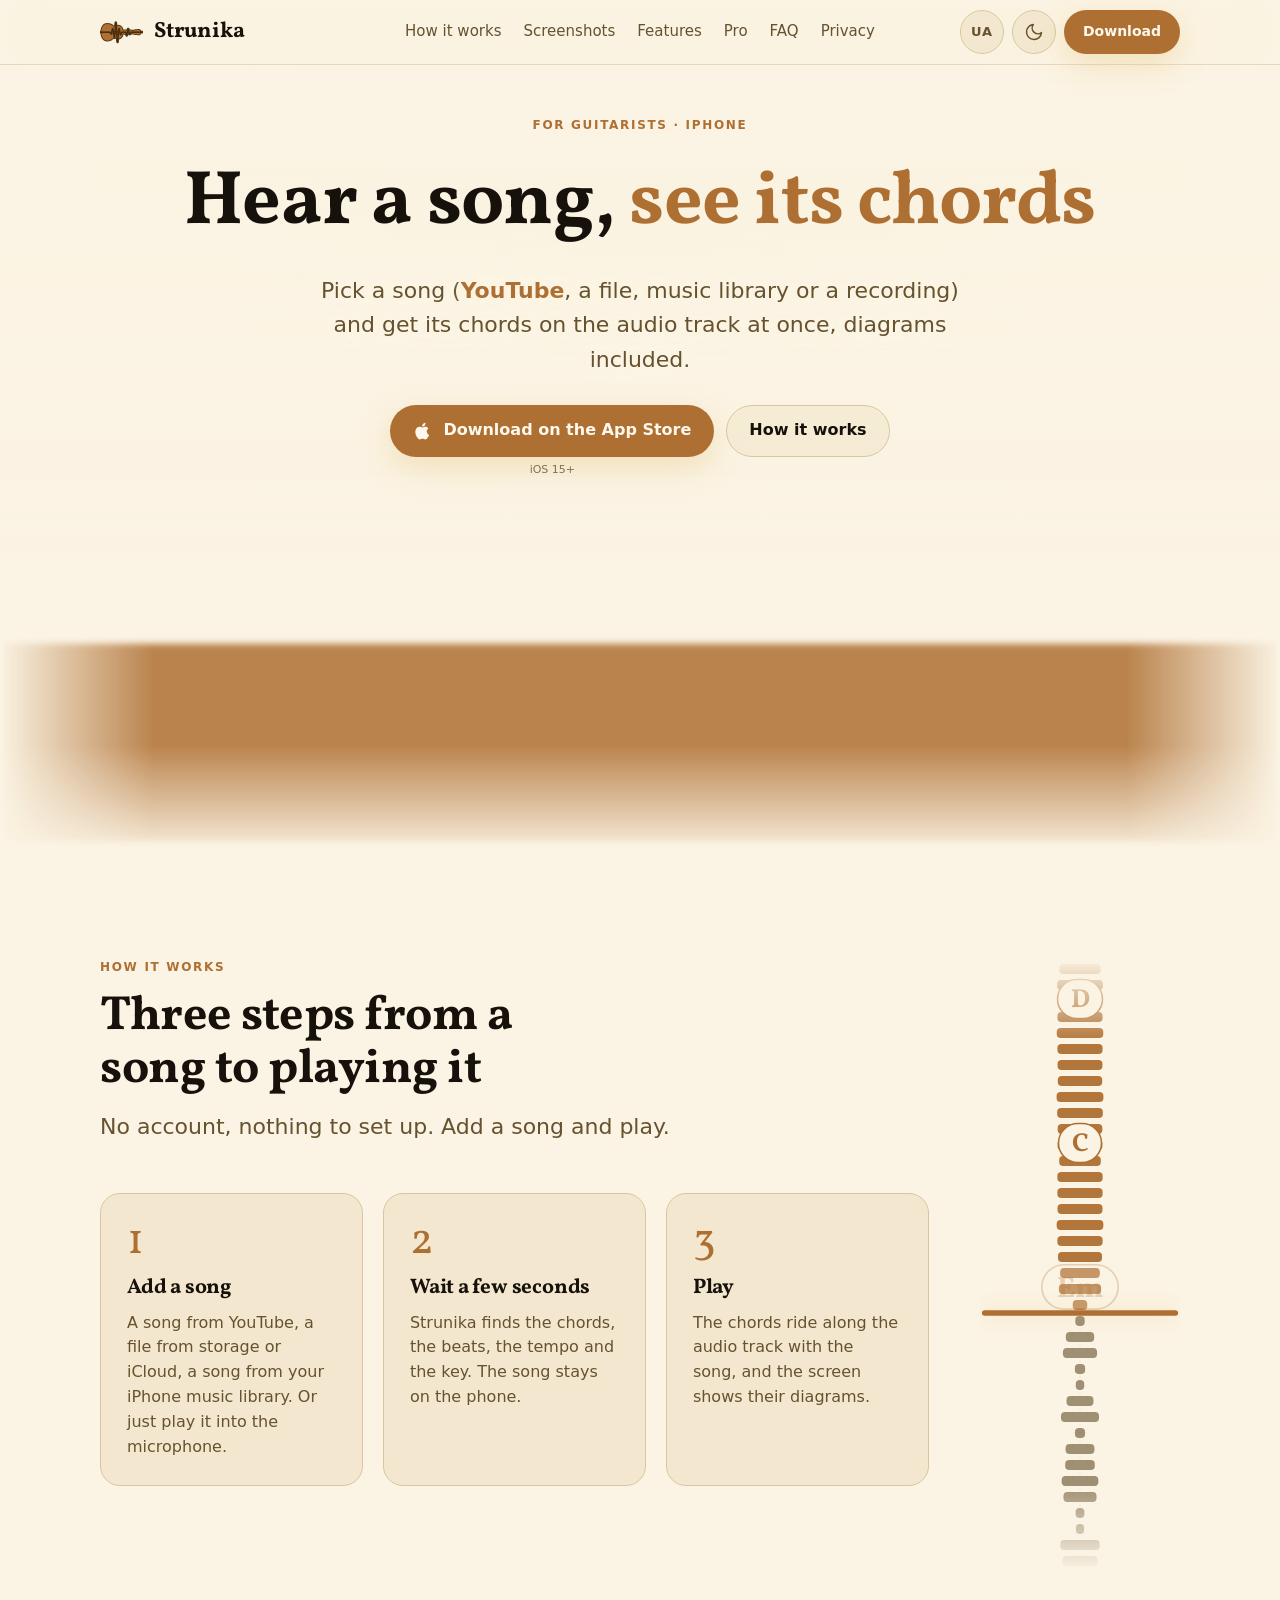
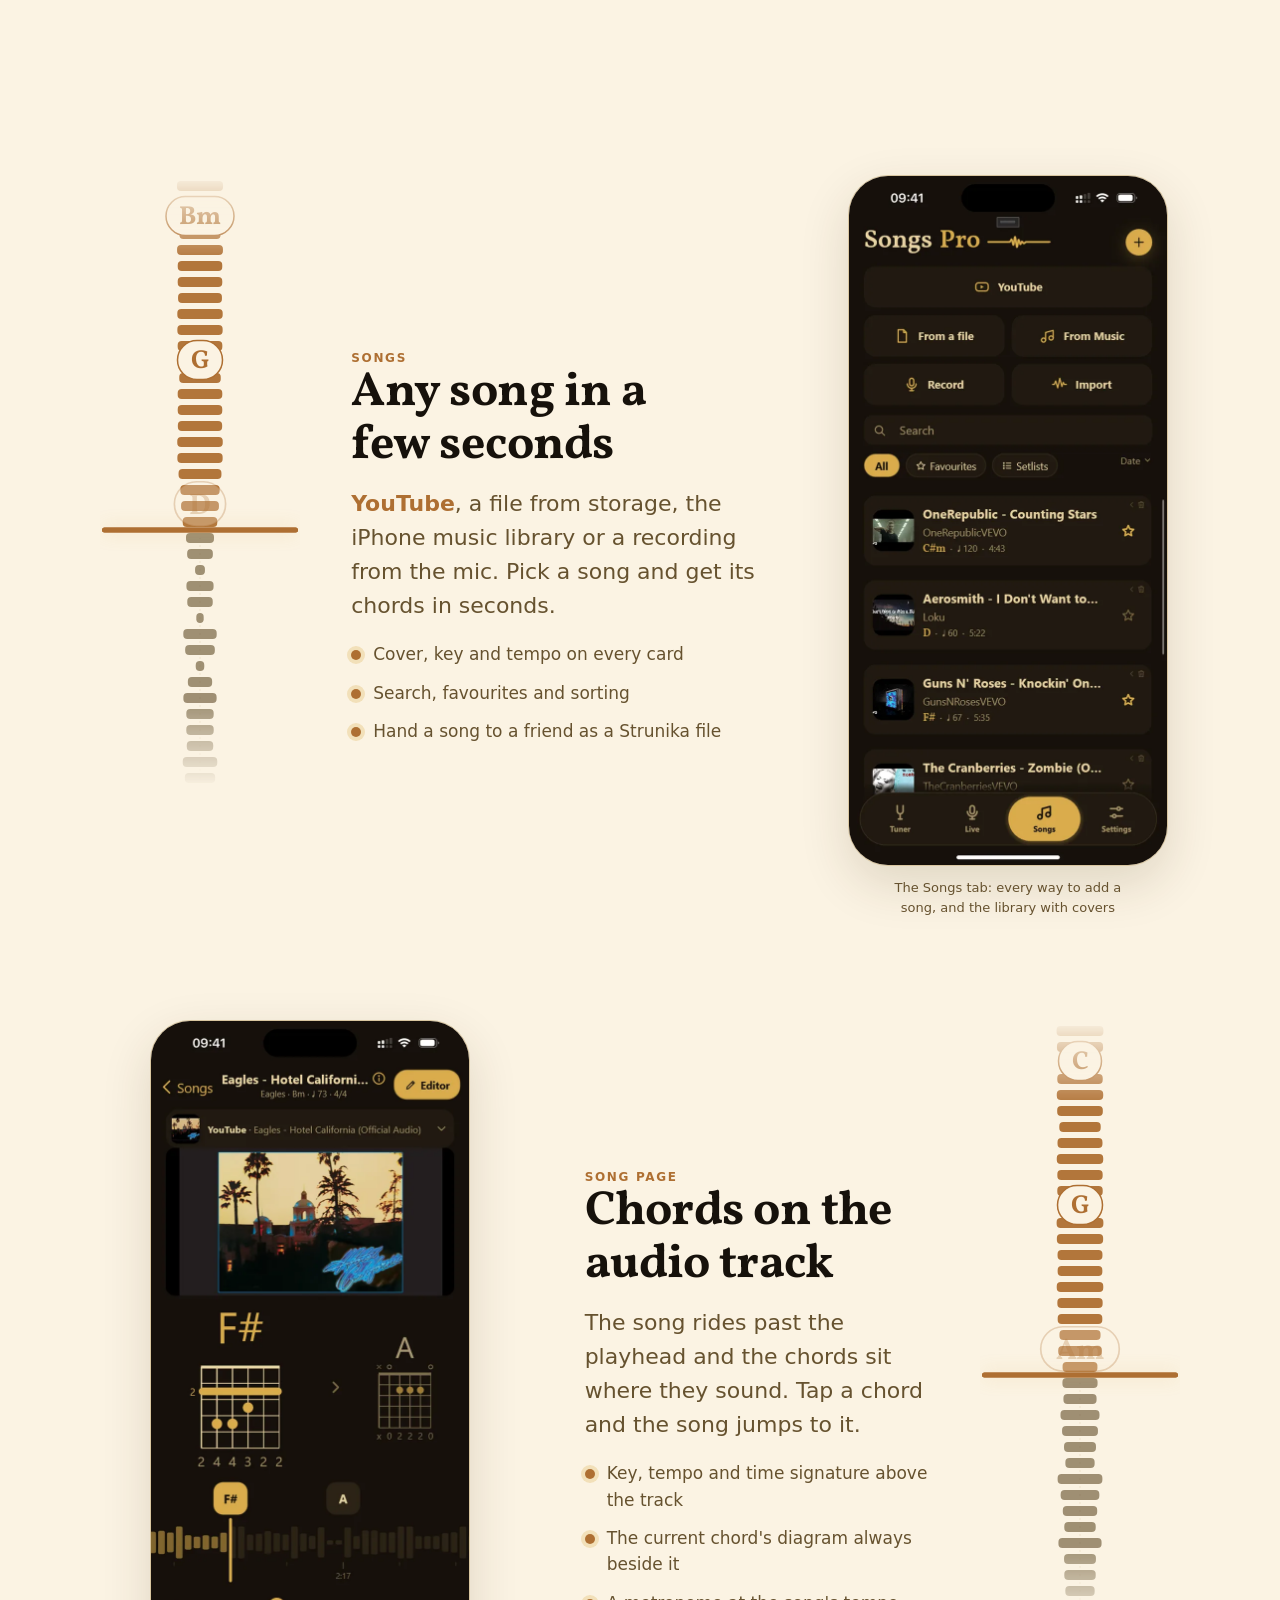
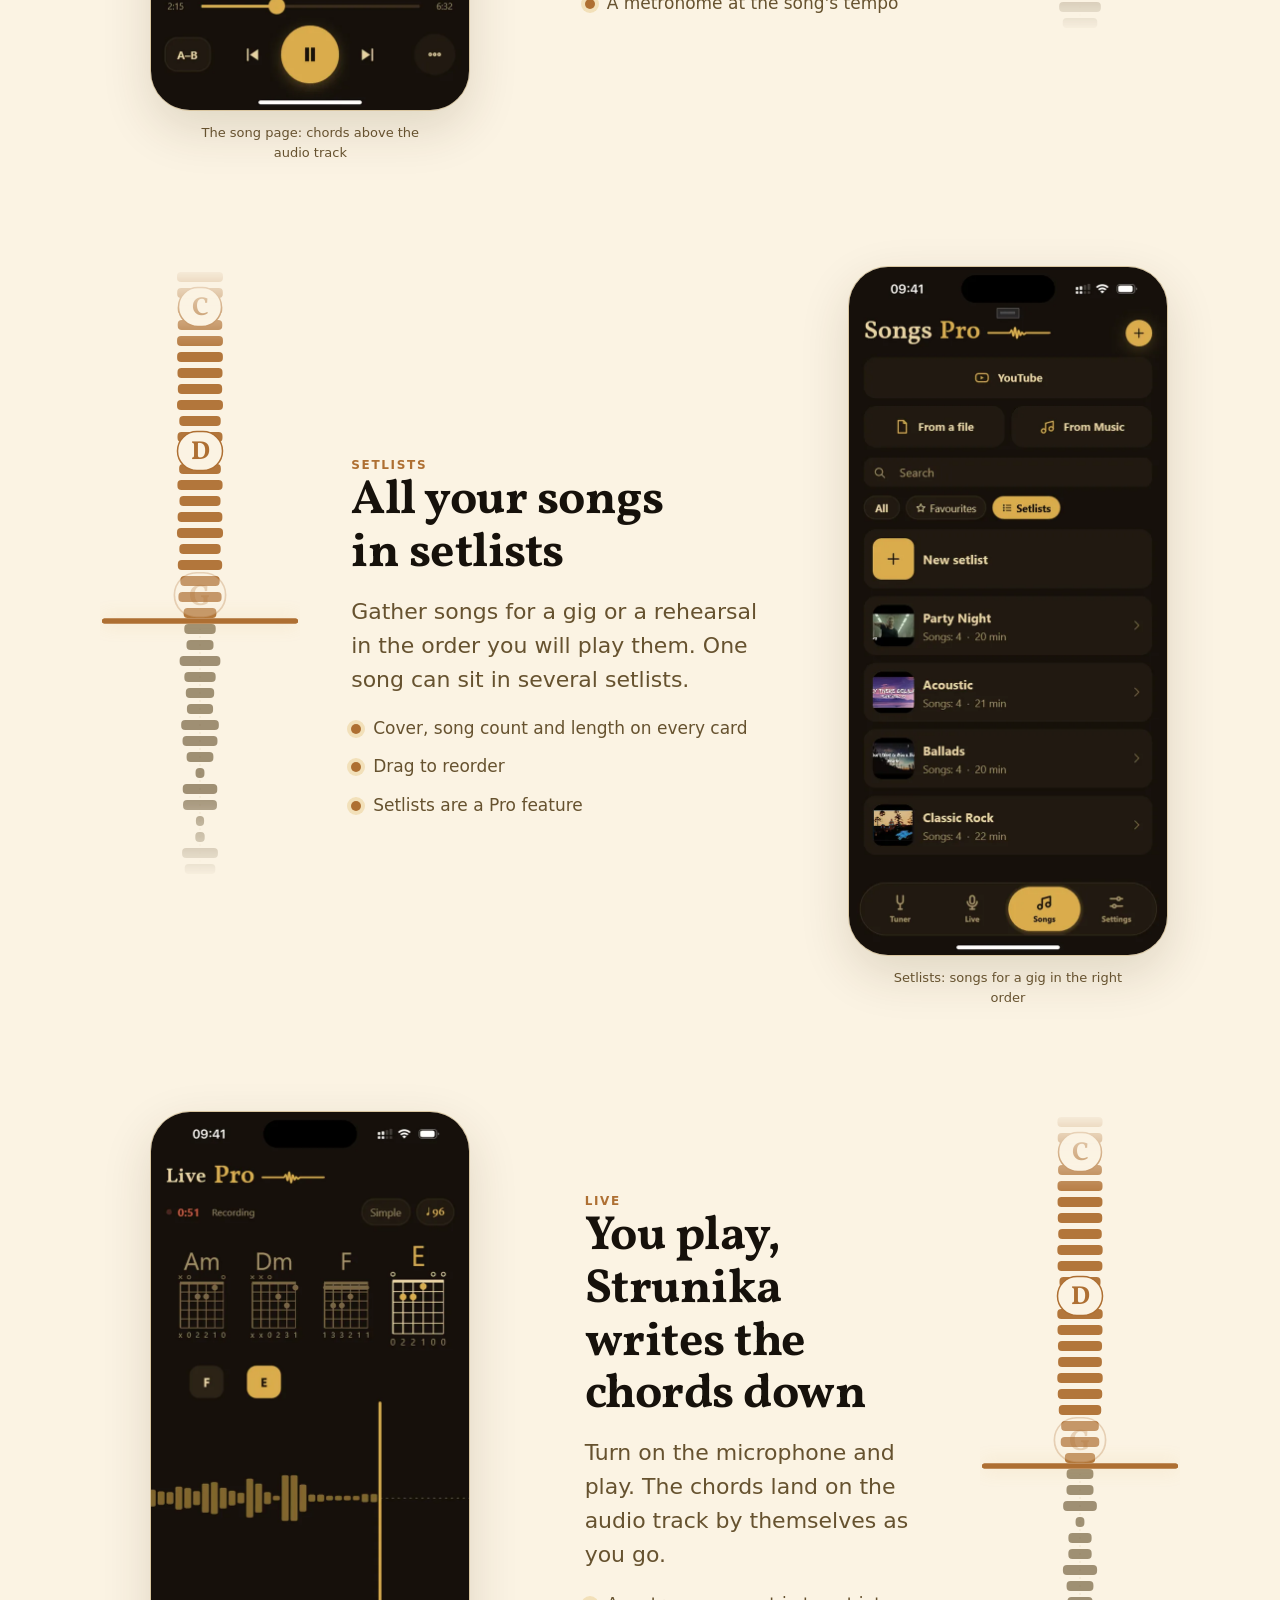
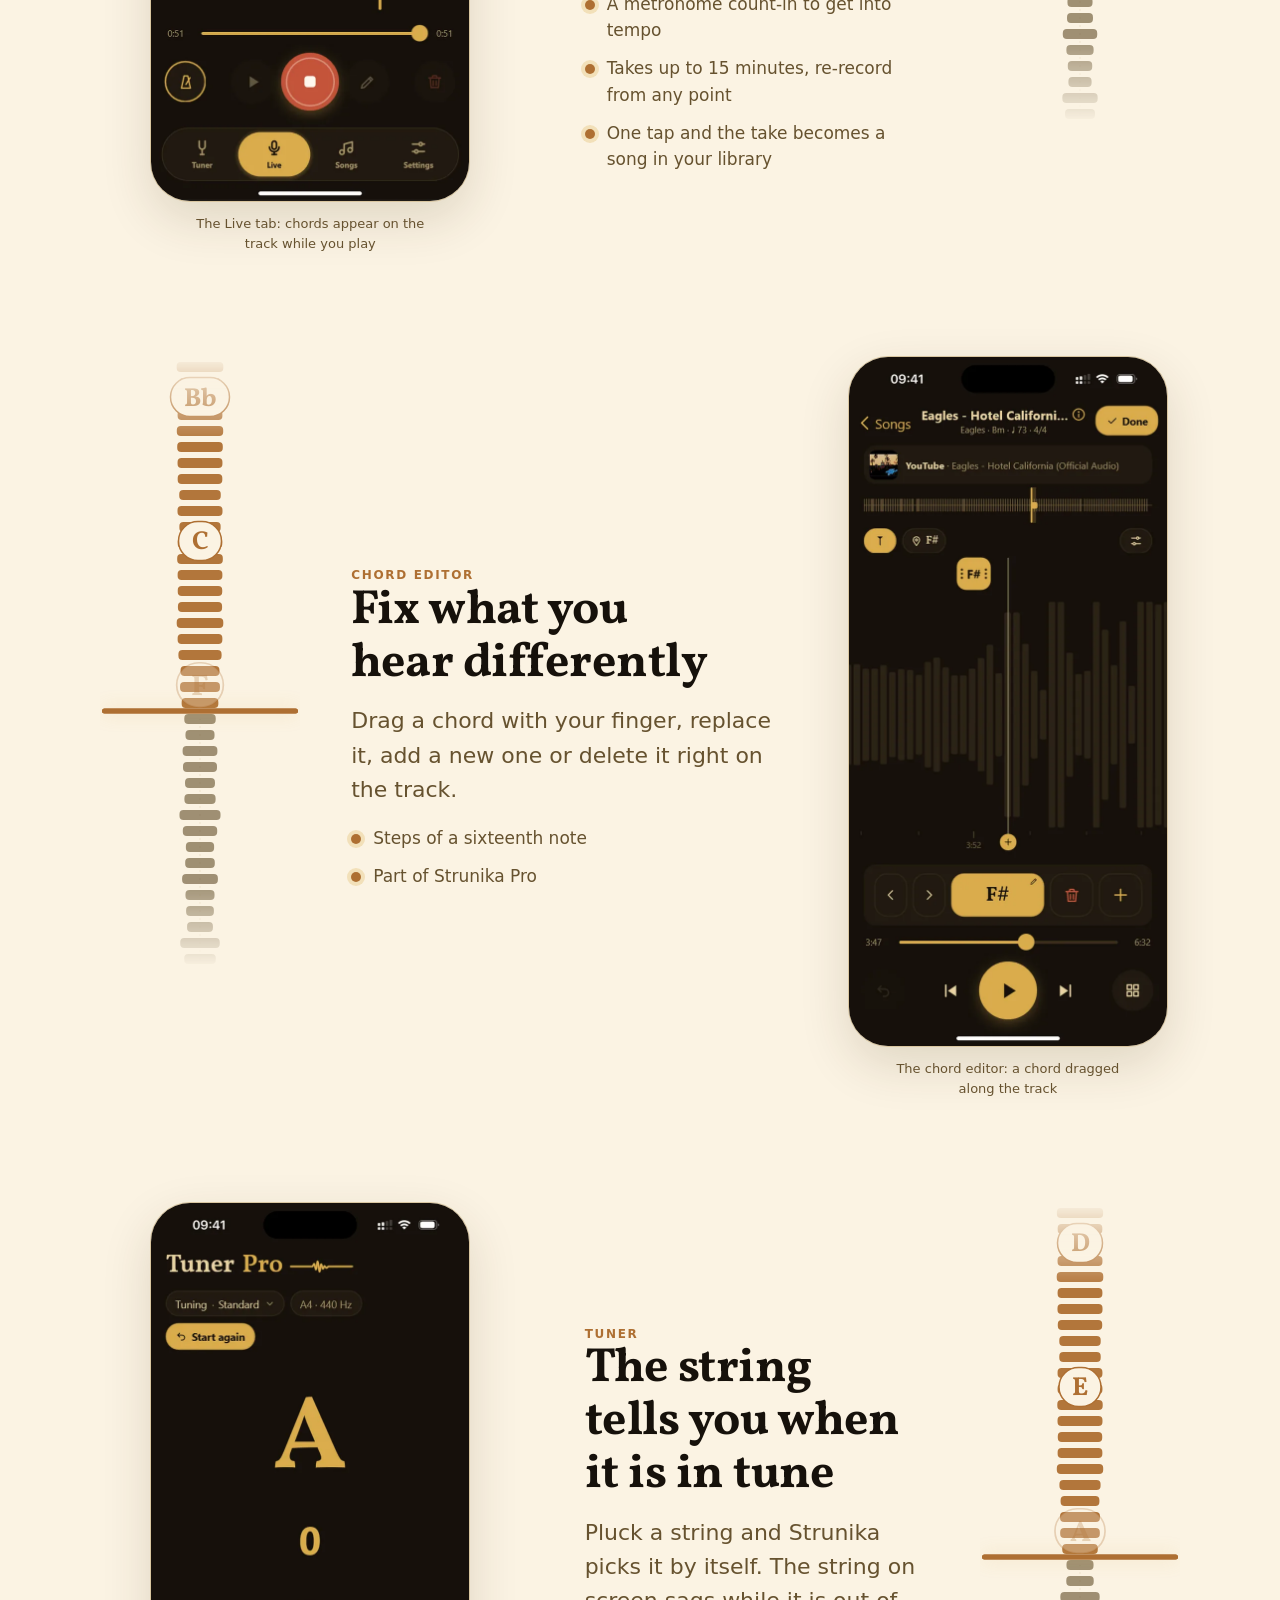
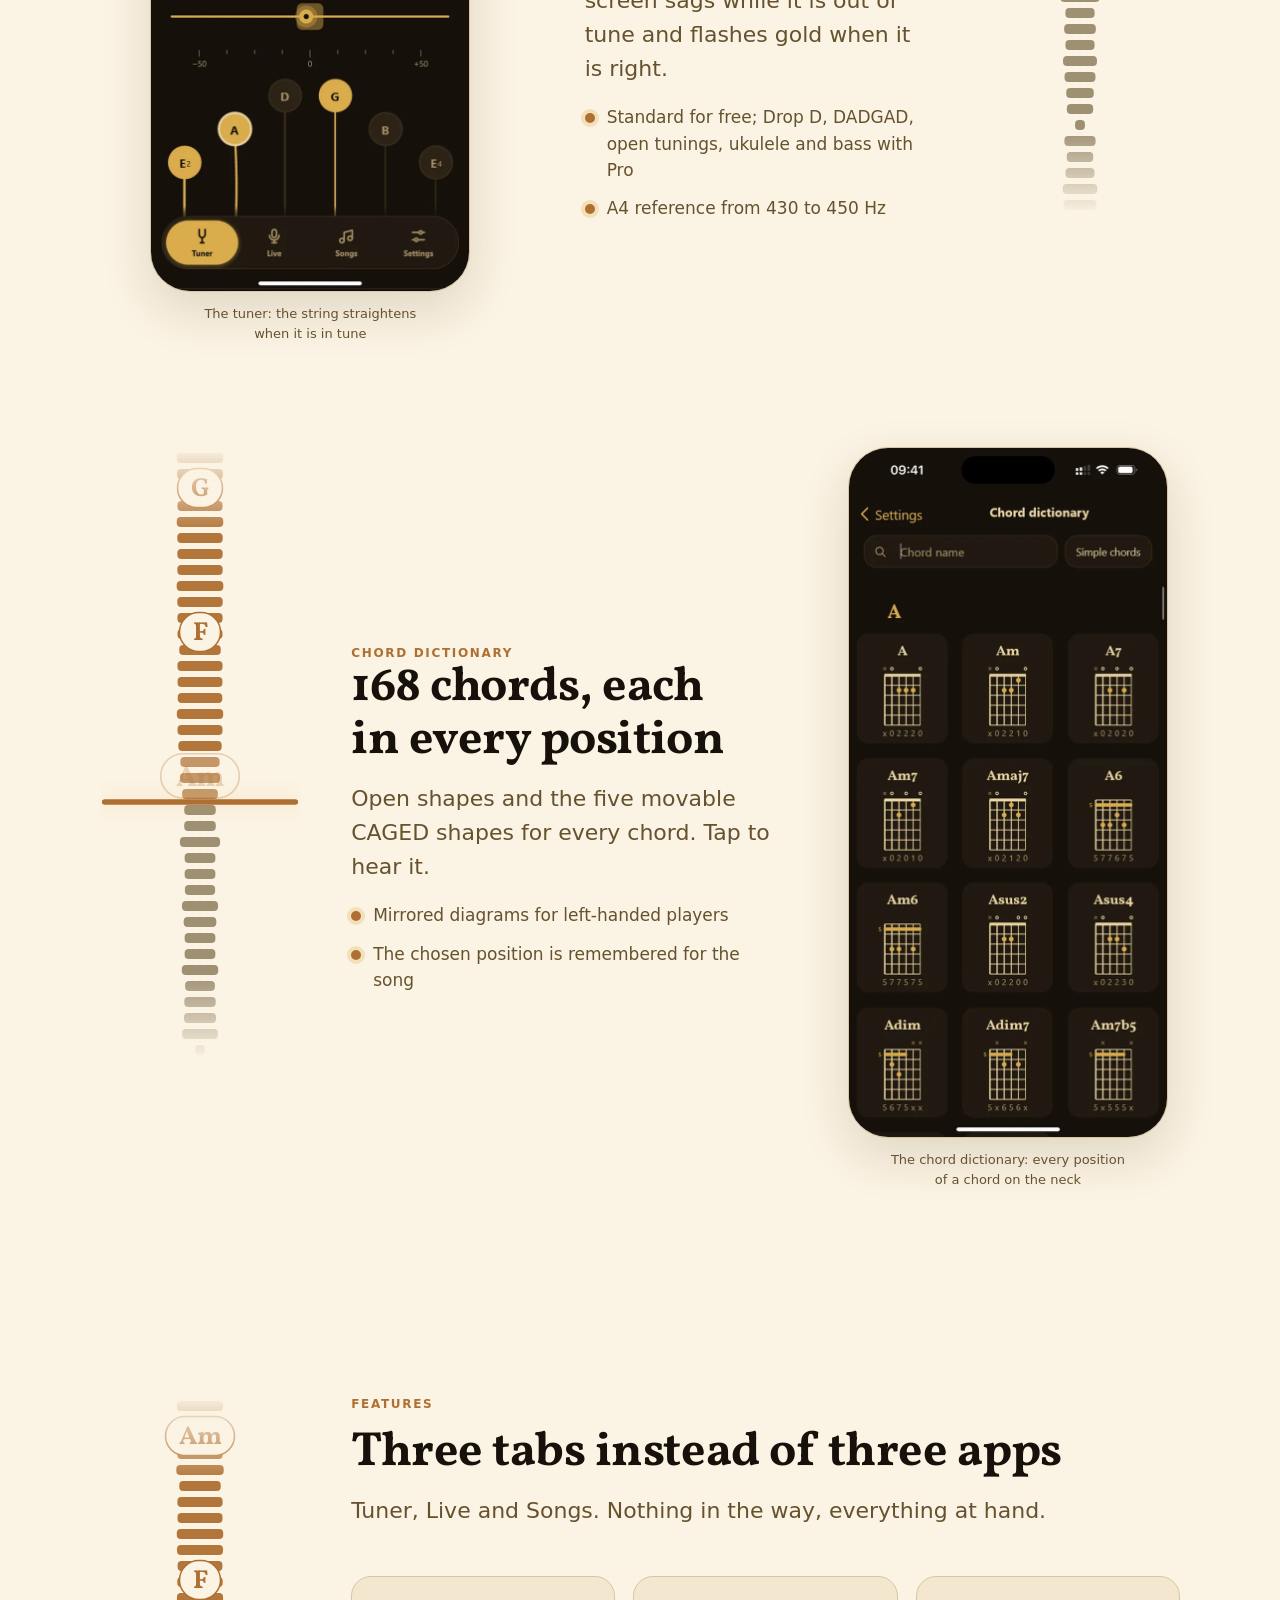
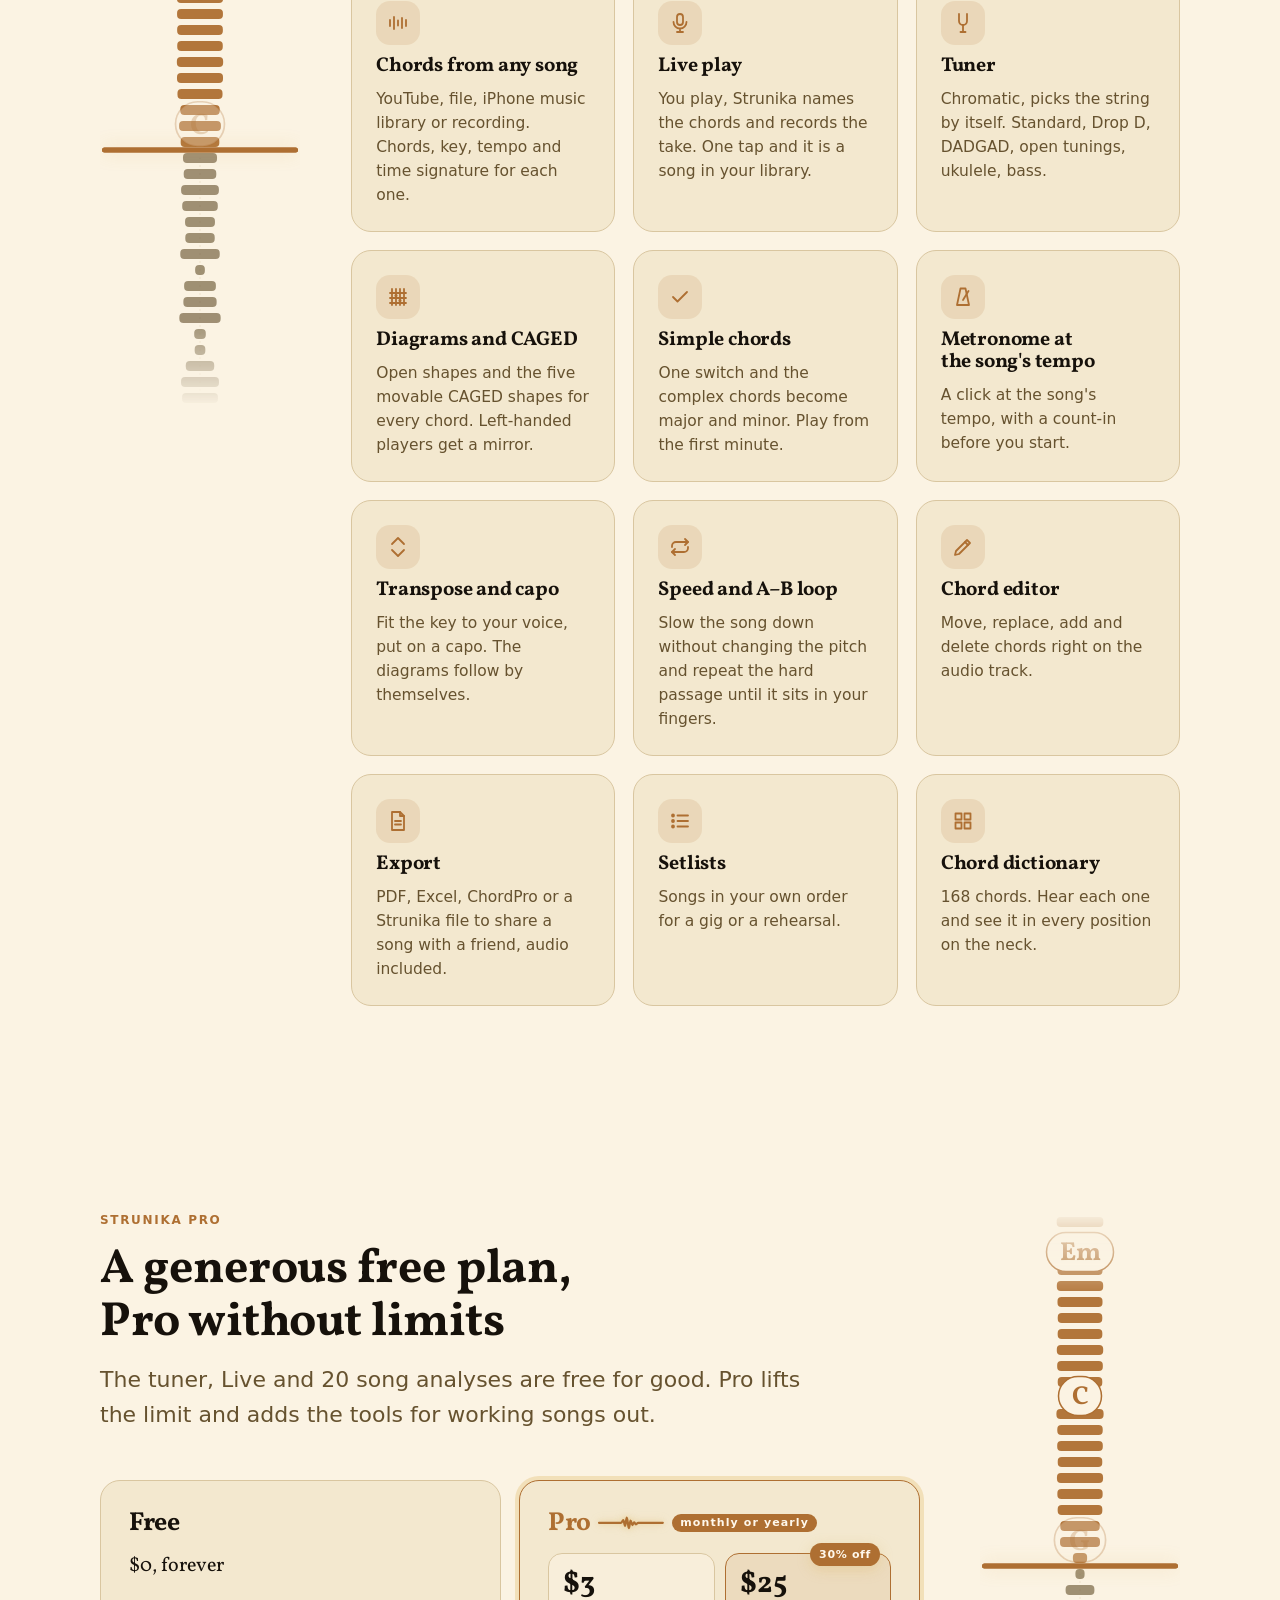
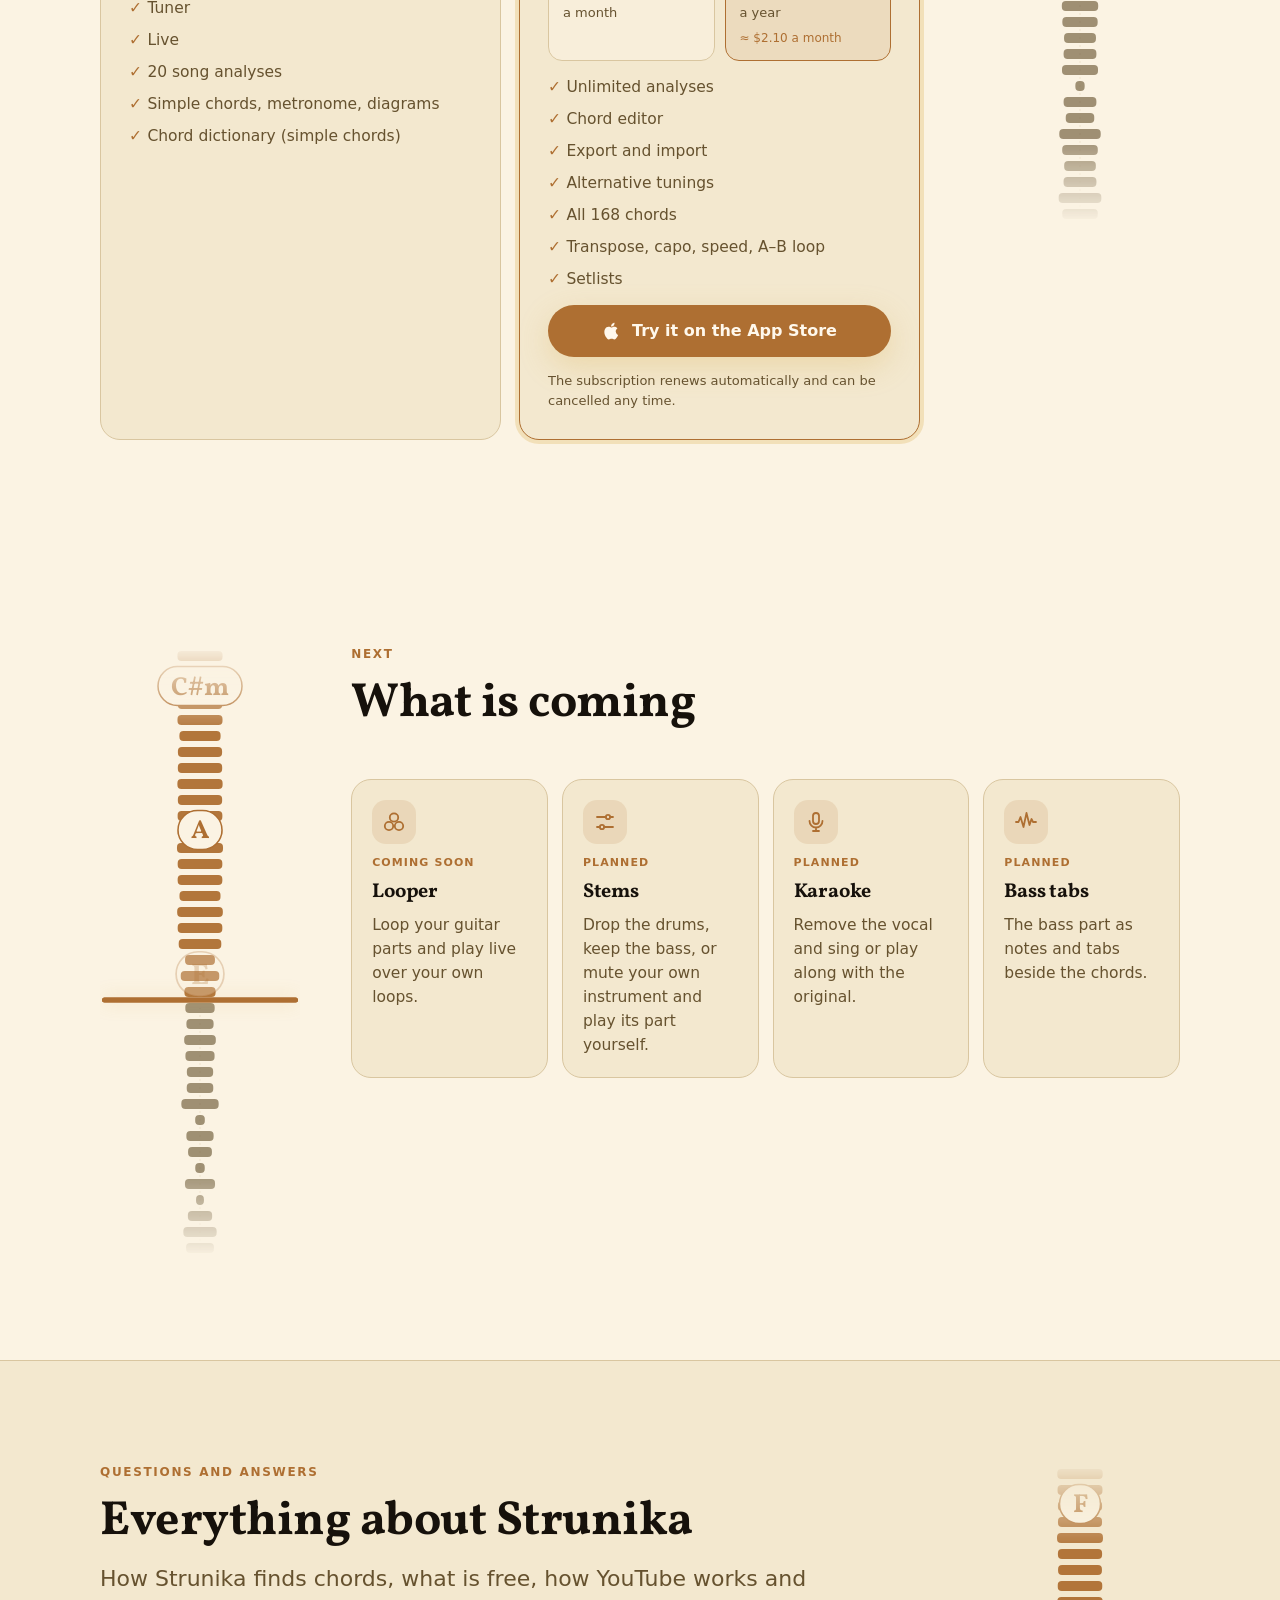
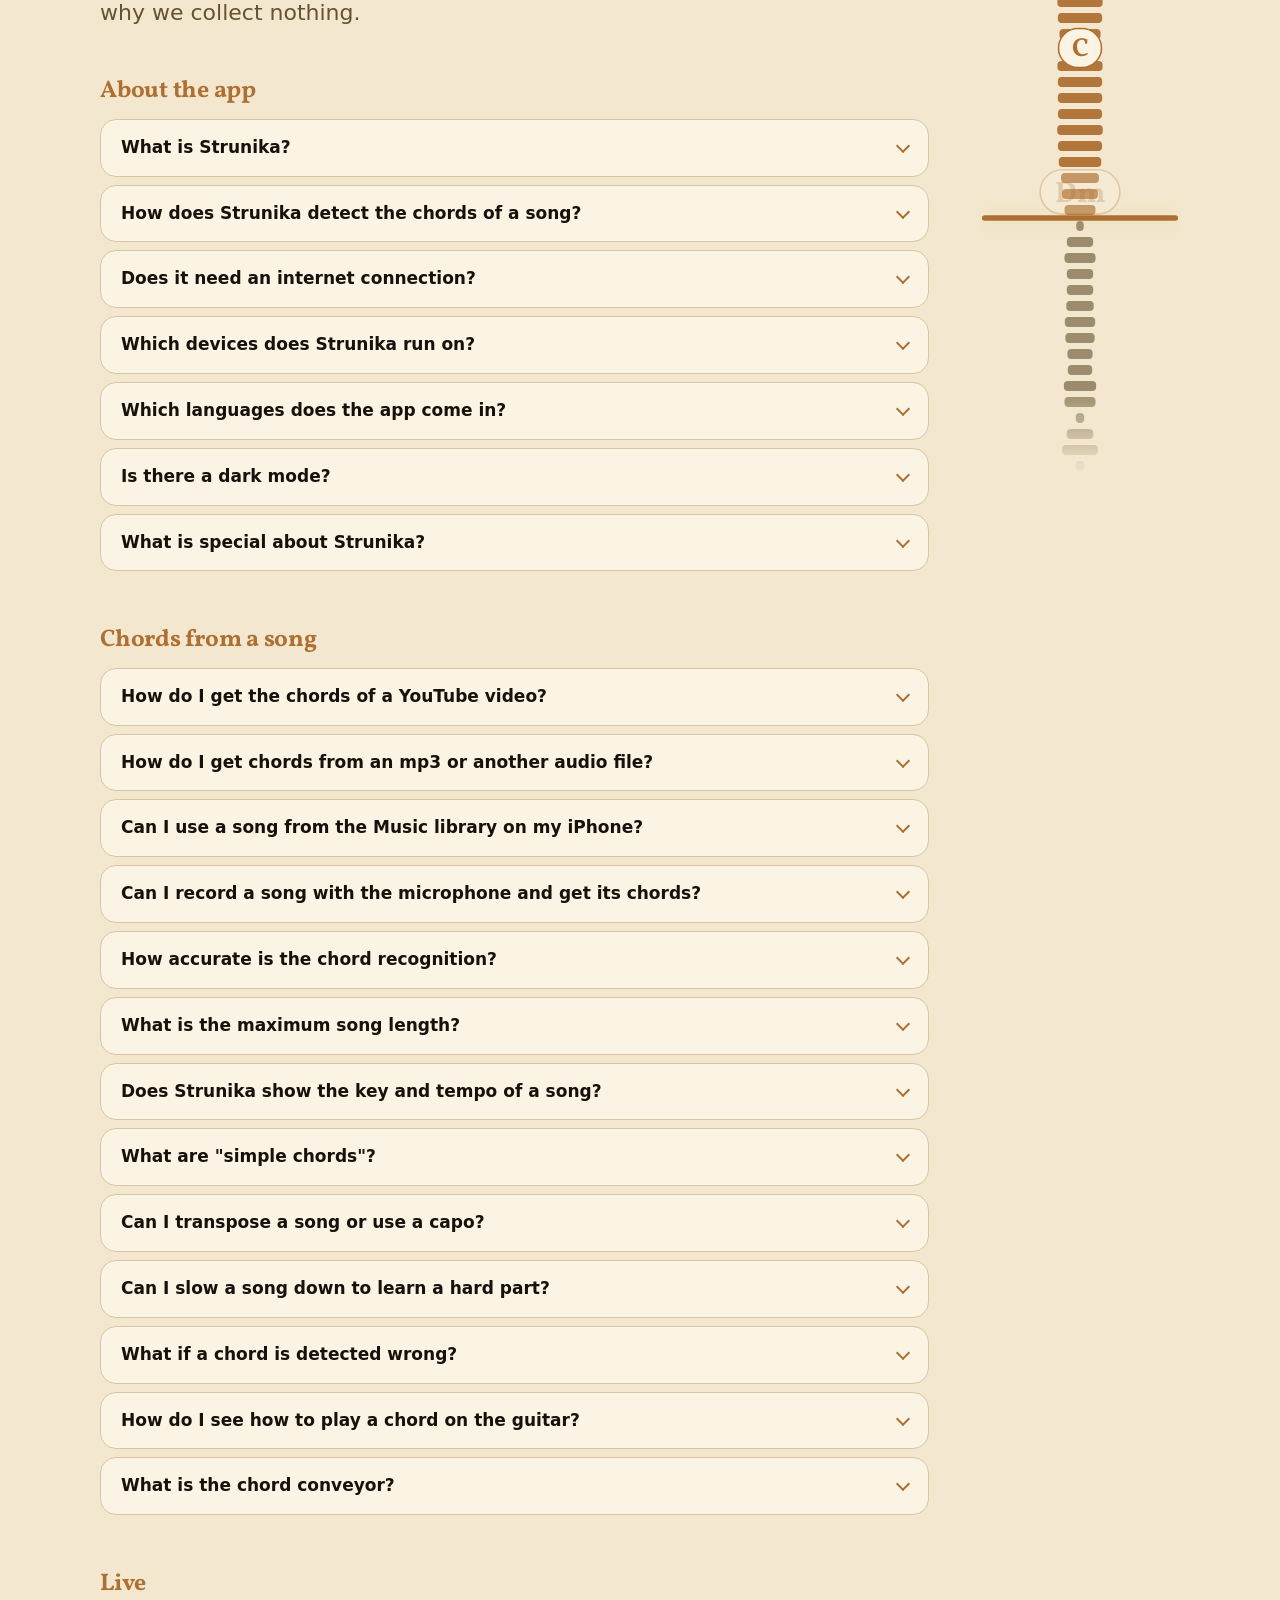
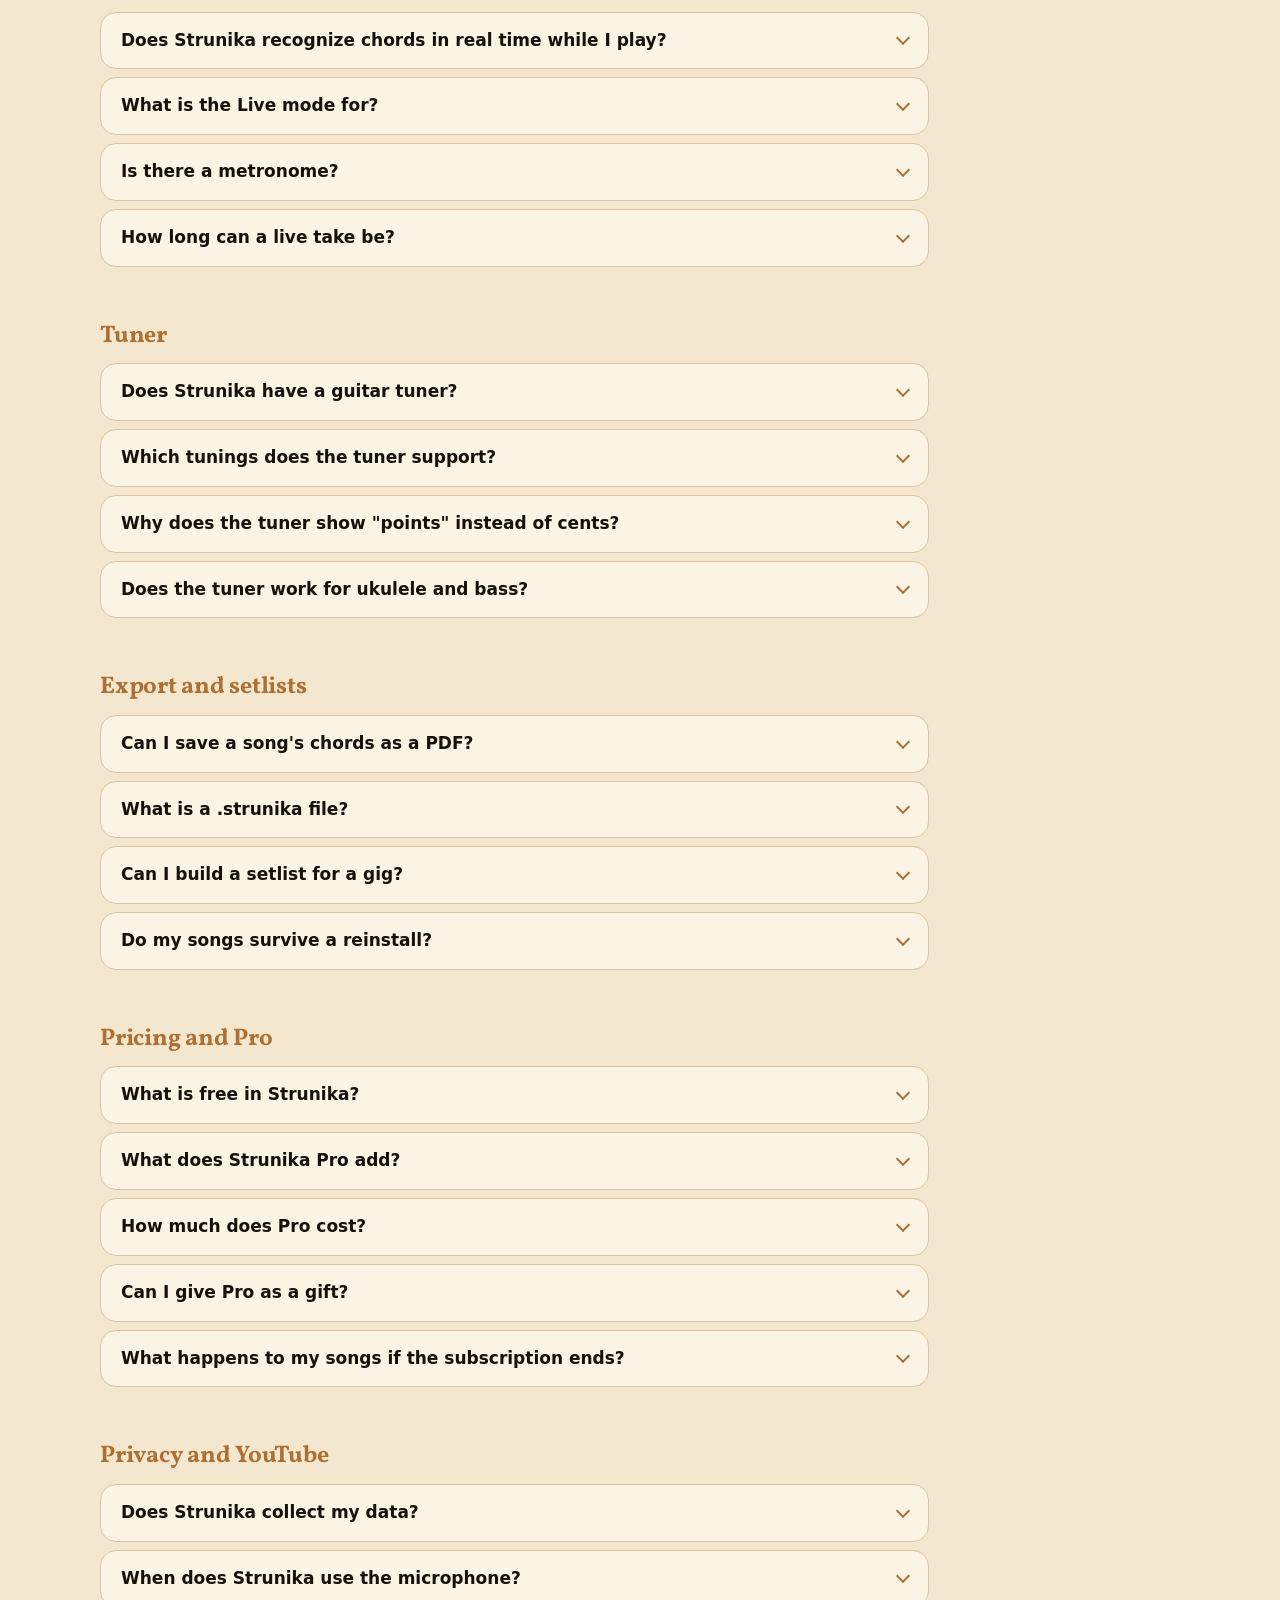
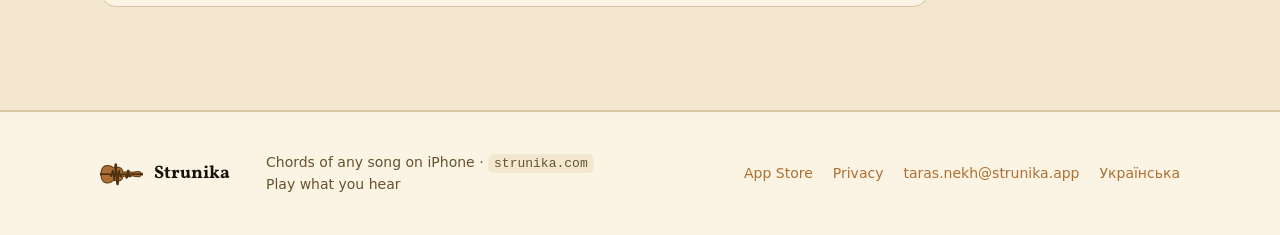
==== commit d1baceda: "The note under the App Store button reads just iOS 15+ on both pages Co-Authored-By: Claude Fable 5." ====
--- a/en/index.html
+++ b/en/index.html
@@ -421,7 +421,7 @@
         <svg viewBox="0 0 24 24" fill="currentColor"><path d="M16.4 12.6c0-2.5 2-3.6 2.1-3.7-1.2-1.7-3-1.9-3.6-2-1.5-.2-3 .9-3.8.9-.8 0-2-.9-3.3-.8-1.7 0-3.2 1-4.1 2.5-1.8 3.1-.5 7.6 1.3 10.1.9 1.2 1.9 2.6 3.2 2.5 1.3-.1 1.8-.8 3.3-.8 1.6 0 2 .8 3.3.8 1.4 0 2.3-1.3 3.1-2.5 1-1.4 1.4-2.8 1.4-2.9 0 0-2.7-1-2.8-4.1zM14 5.3c.7-.9 1.2-2.1 1-3.3-1 0-2.3.7-3 1.5-.7.8-1.3 2-1.1 3.2 1.2.1 2.4-.6 3.1-1.4z"/></svg>
         Download on the App Store
       </a>
-        <p class="cta-note">iPhone · iOS 15 or later</p>
+        <p class="cta-note">iOS 15+</p>
       </div>
       <a class="btn btn-ghost" href="#how">How it works</a>
     </div>
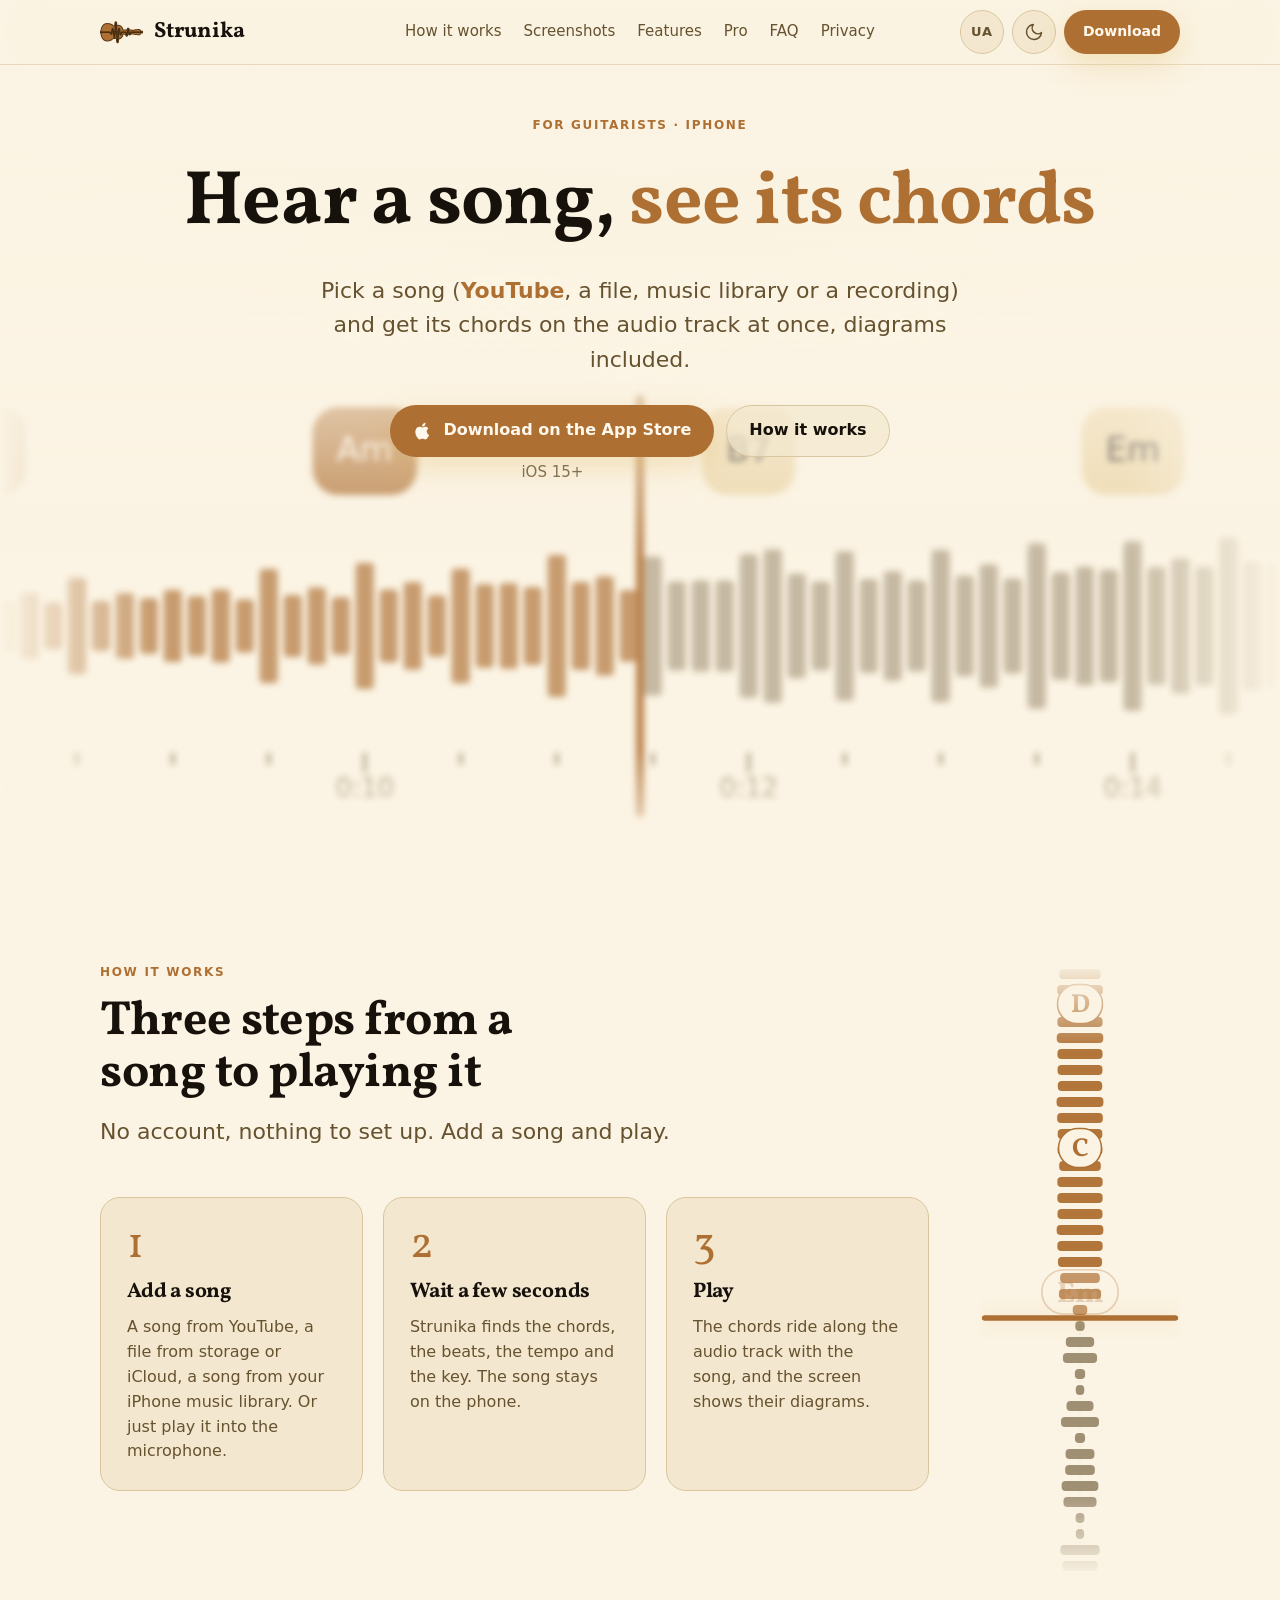
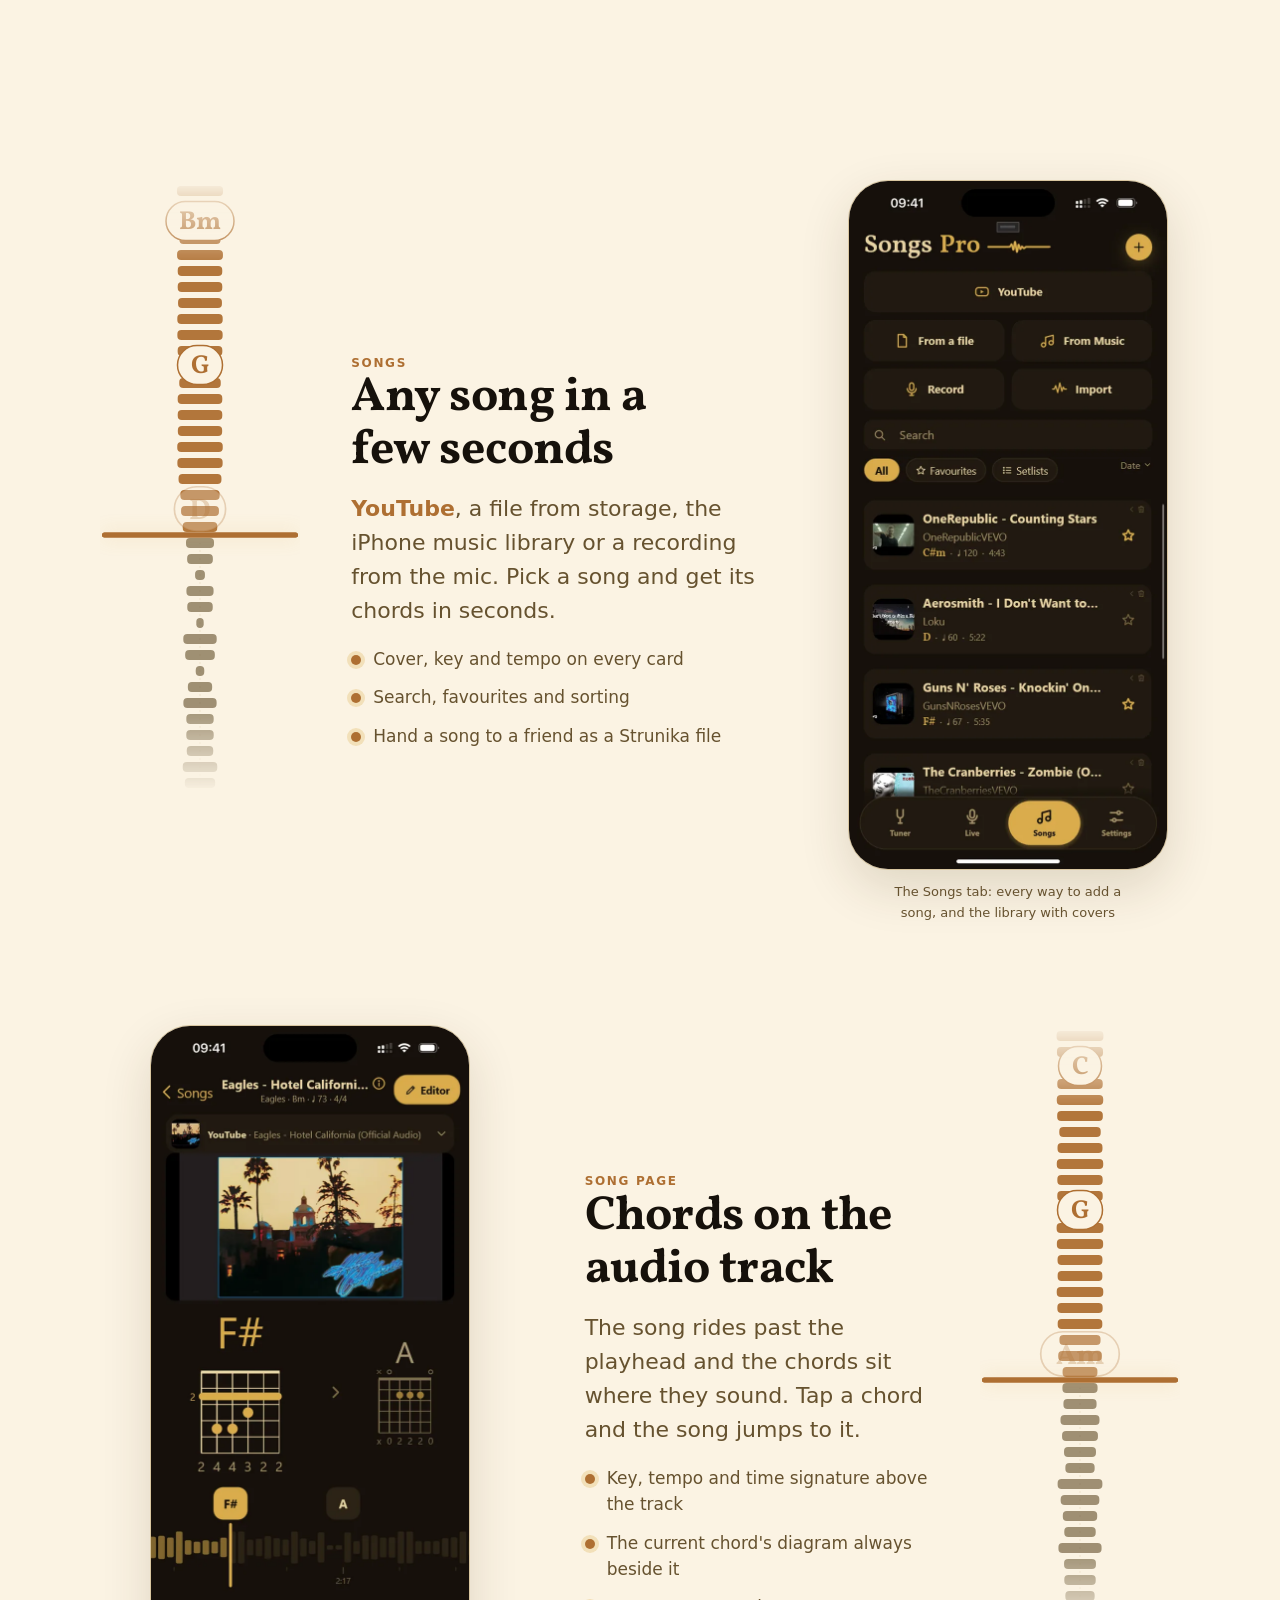
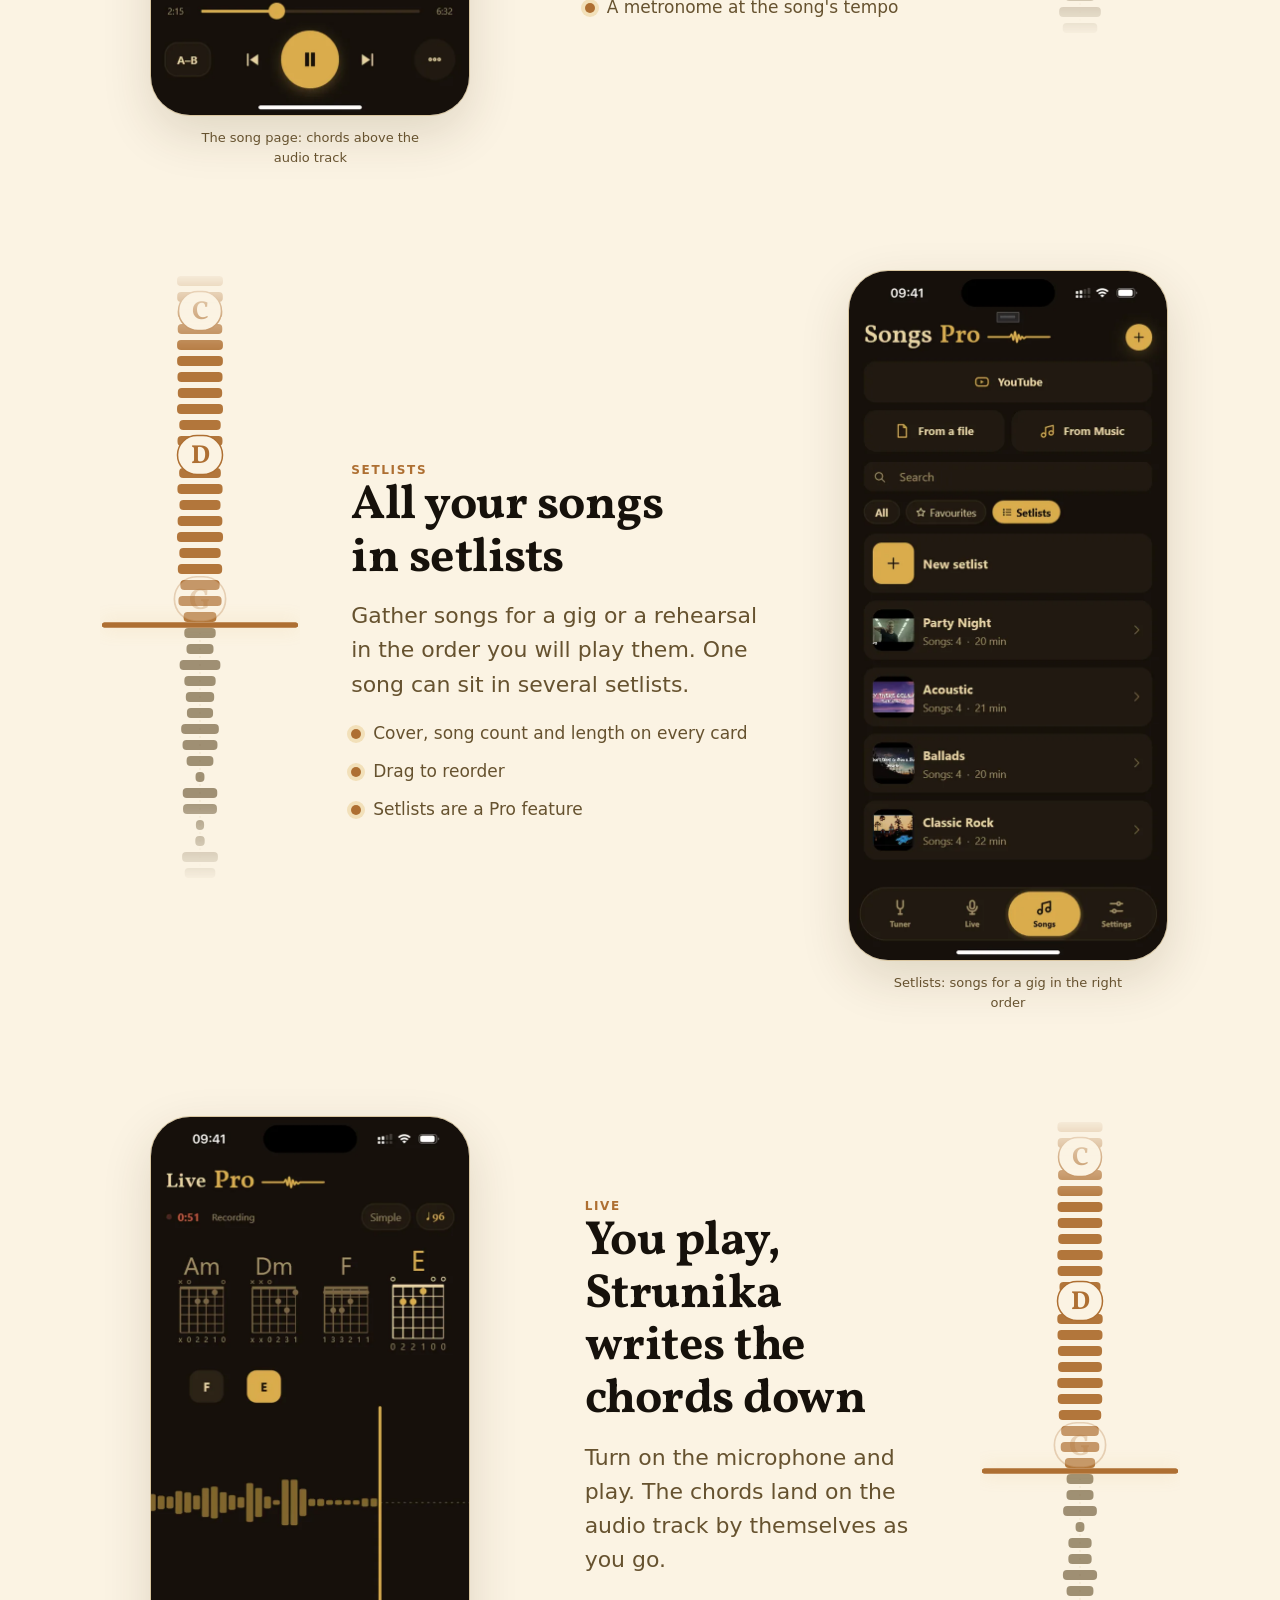
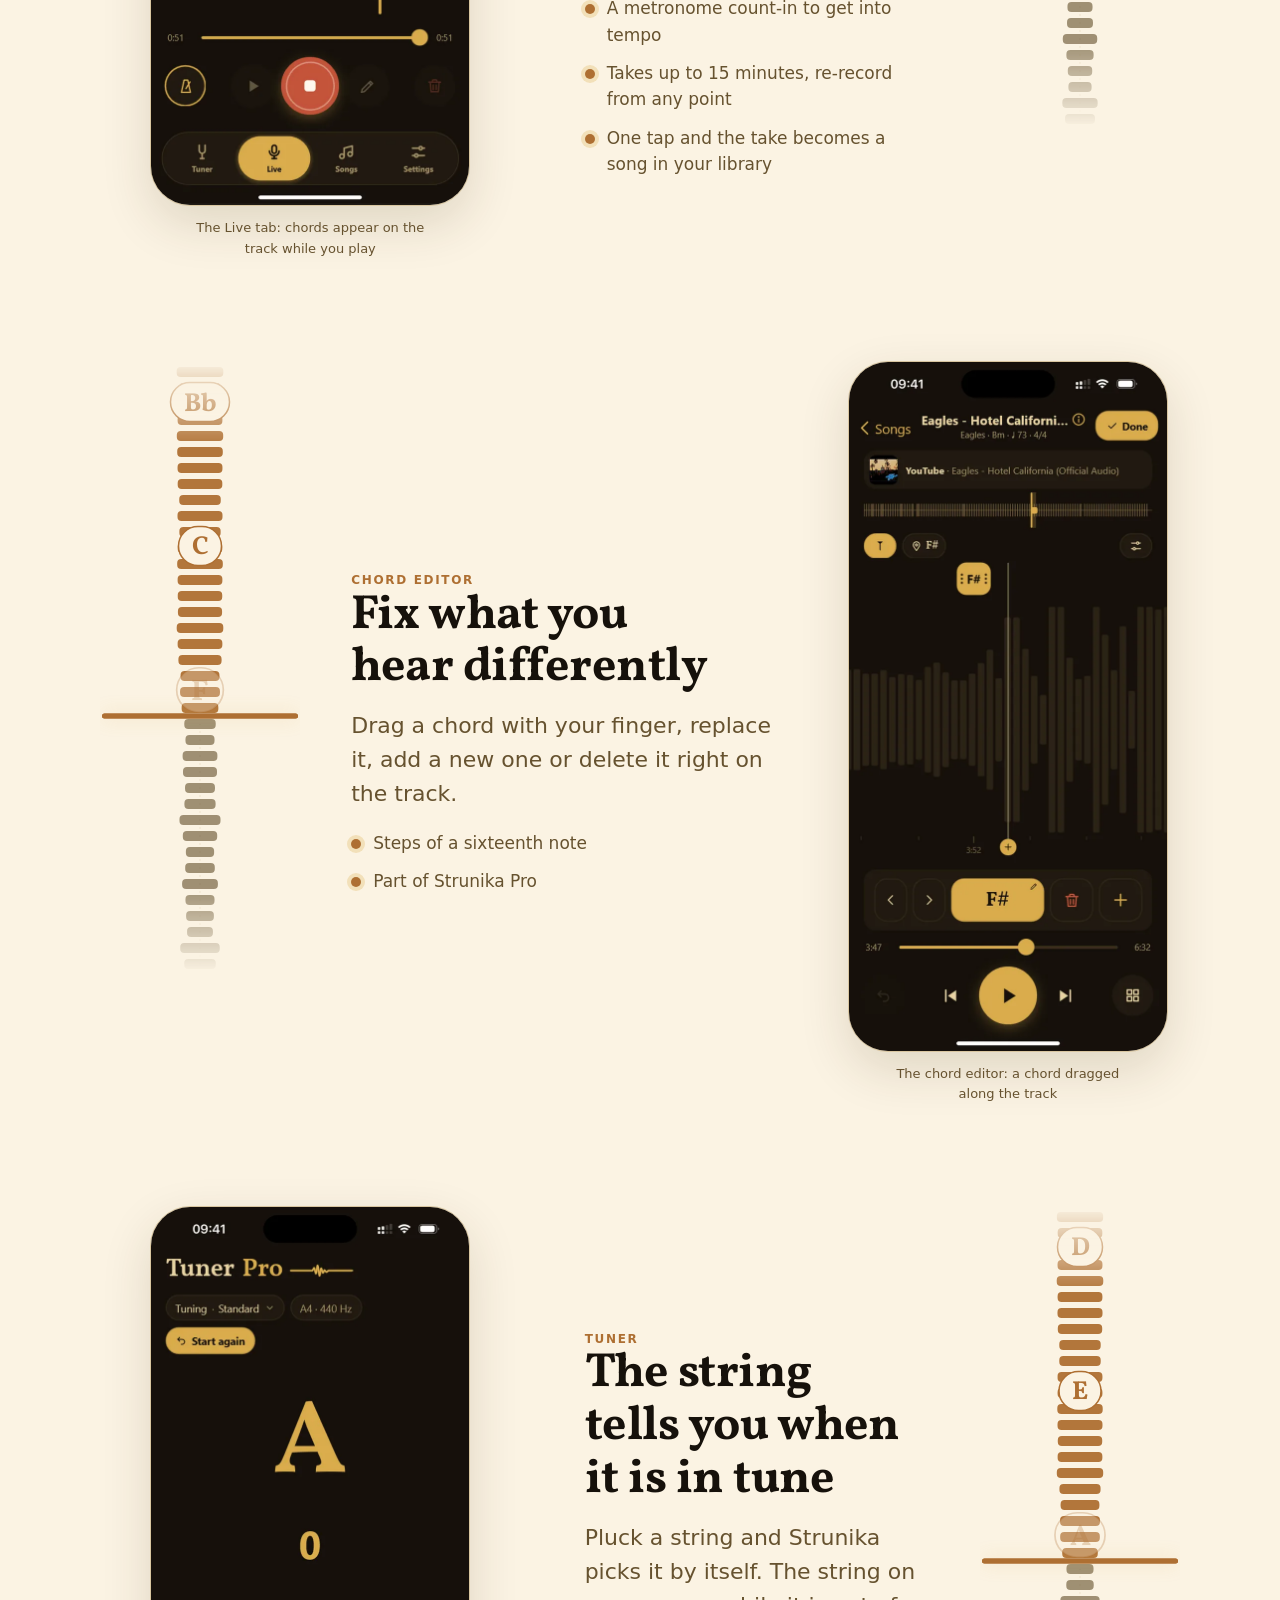
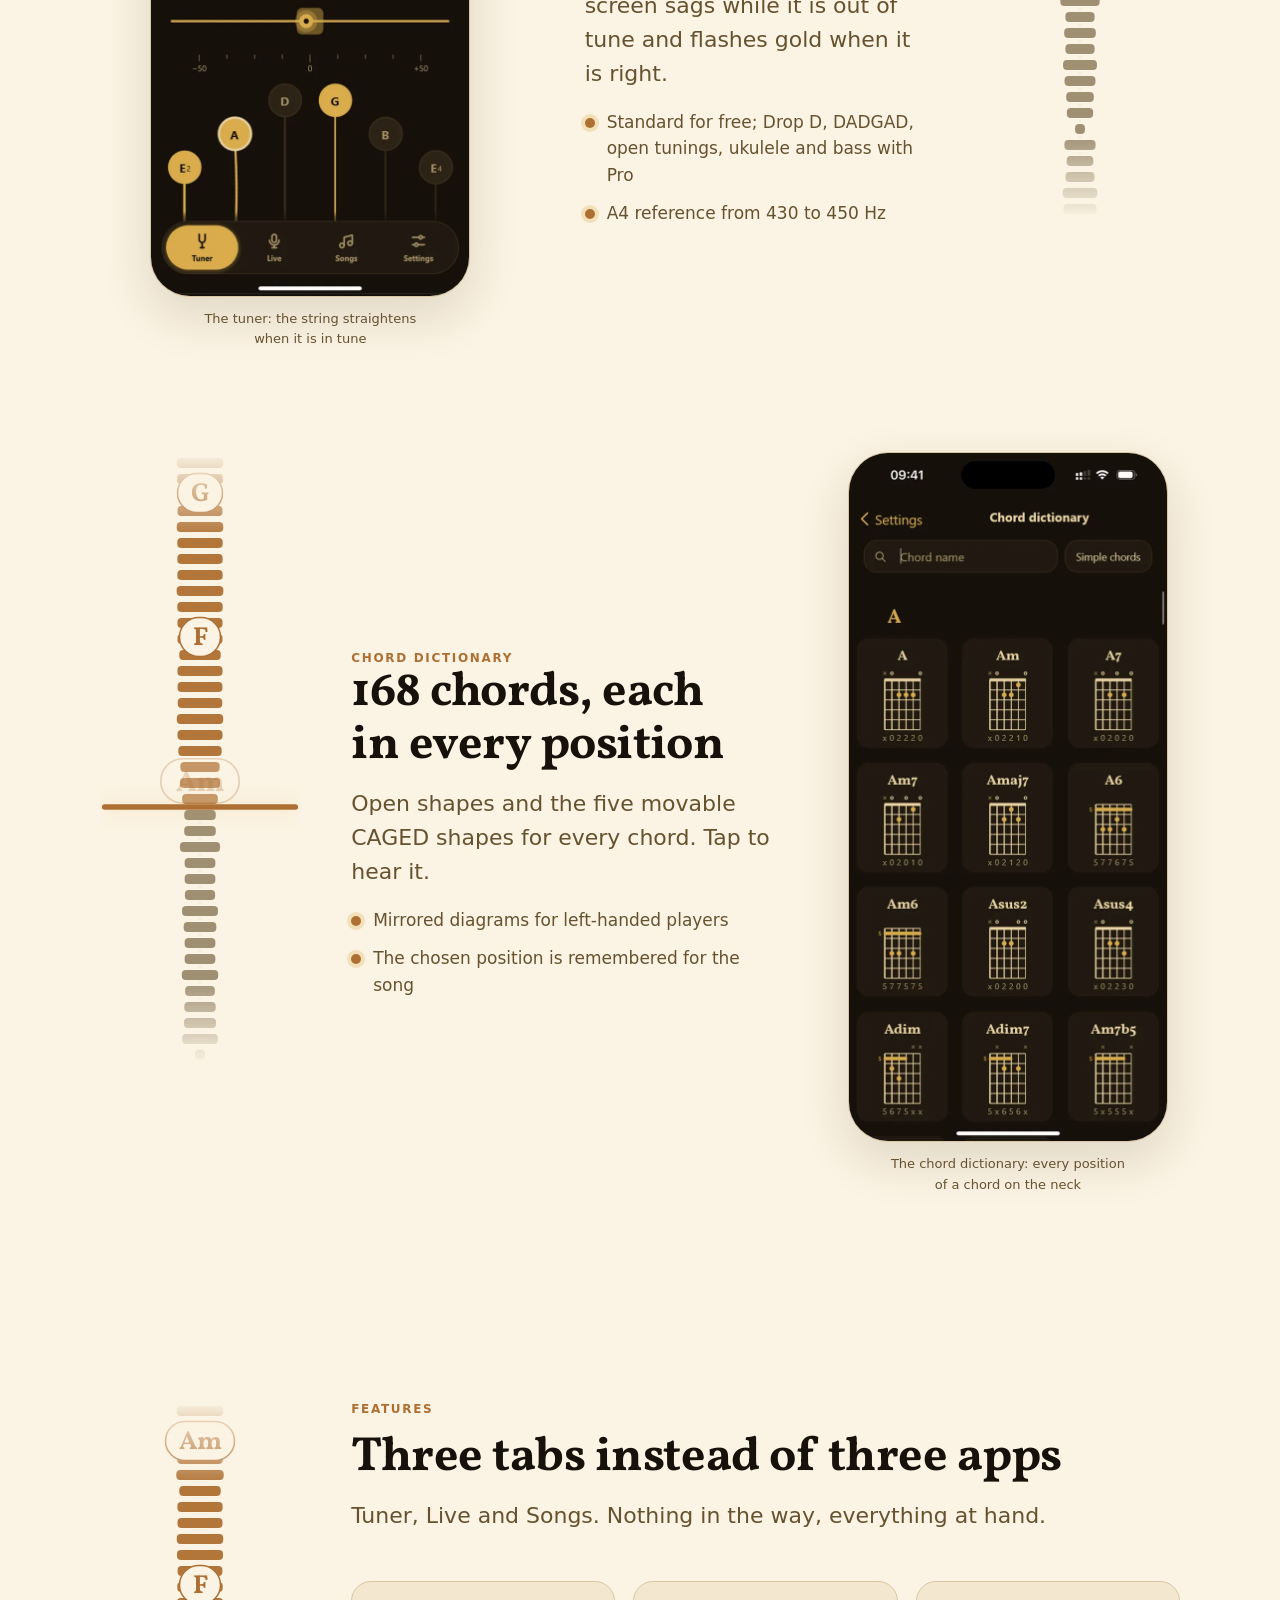
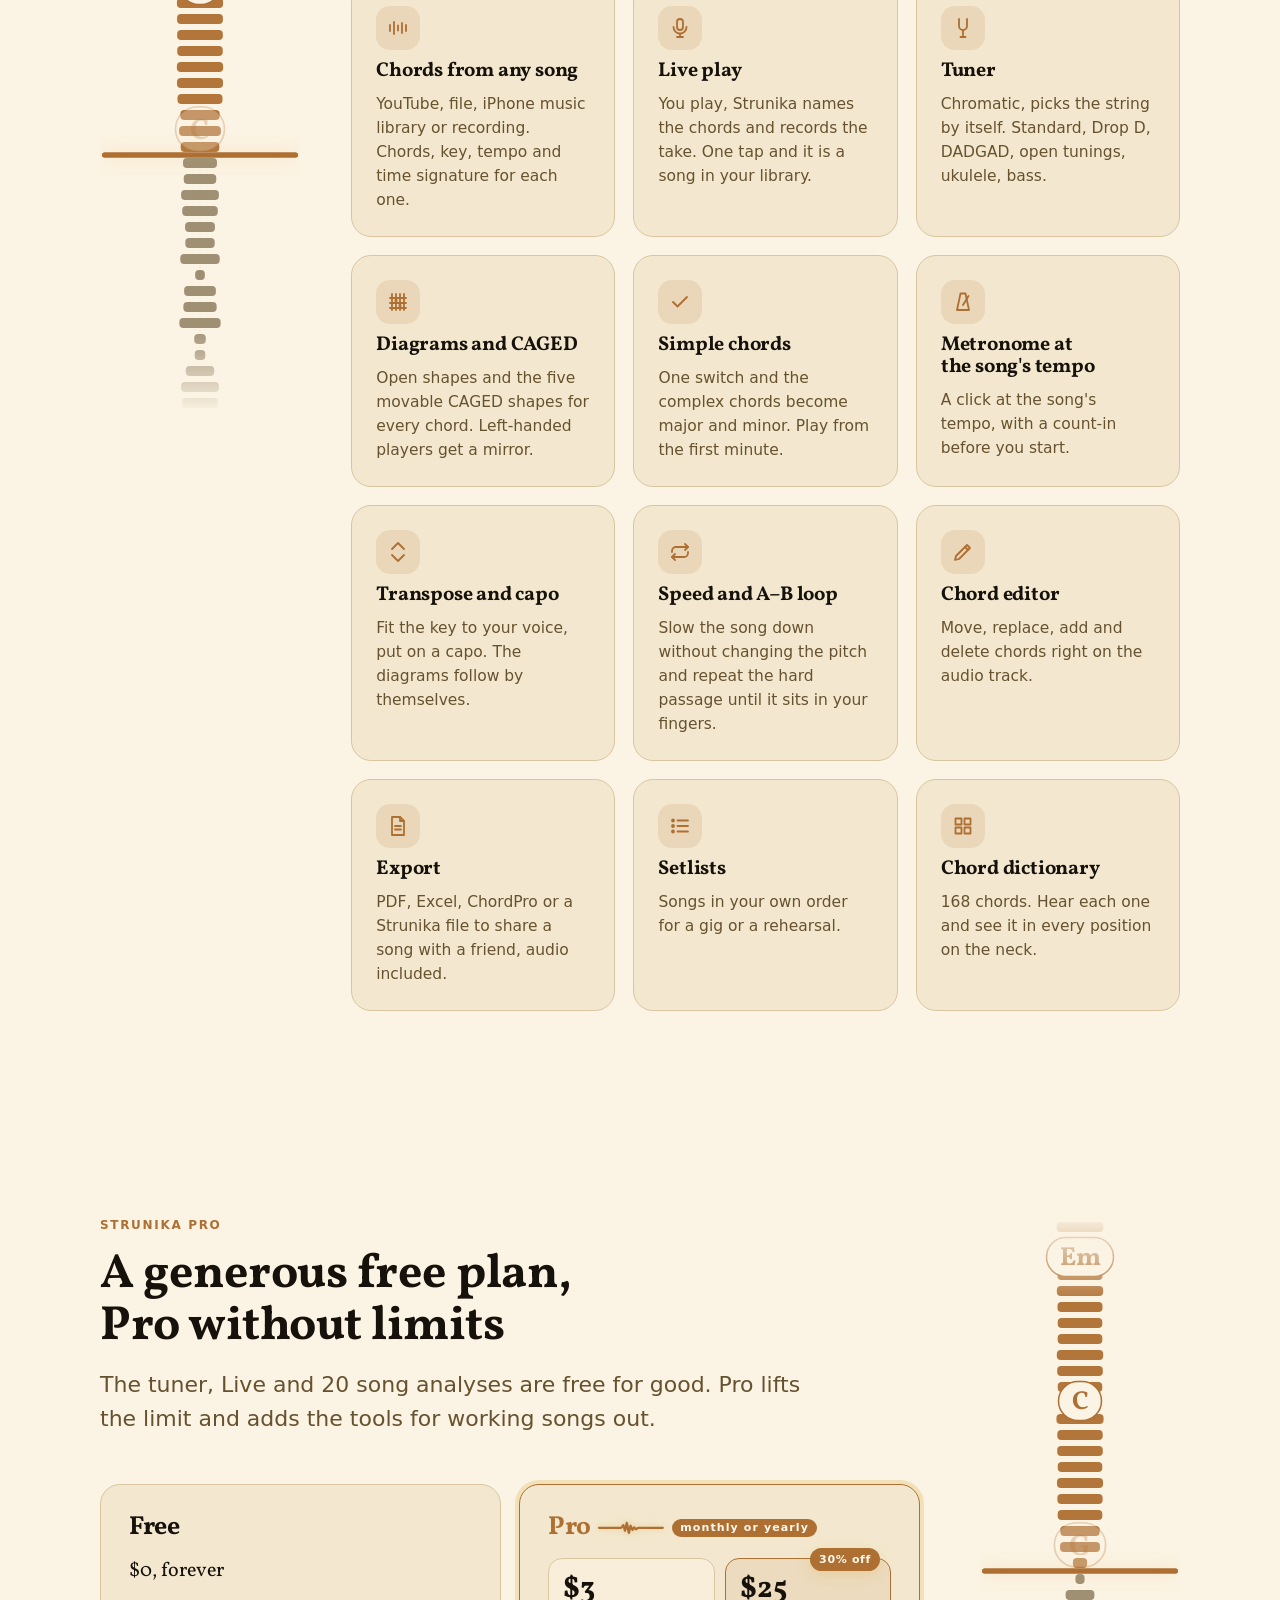
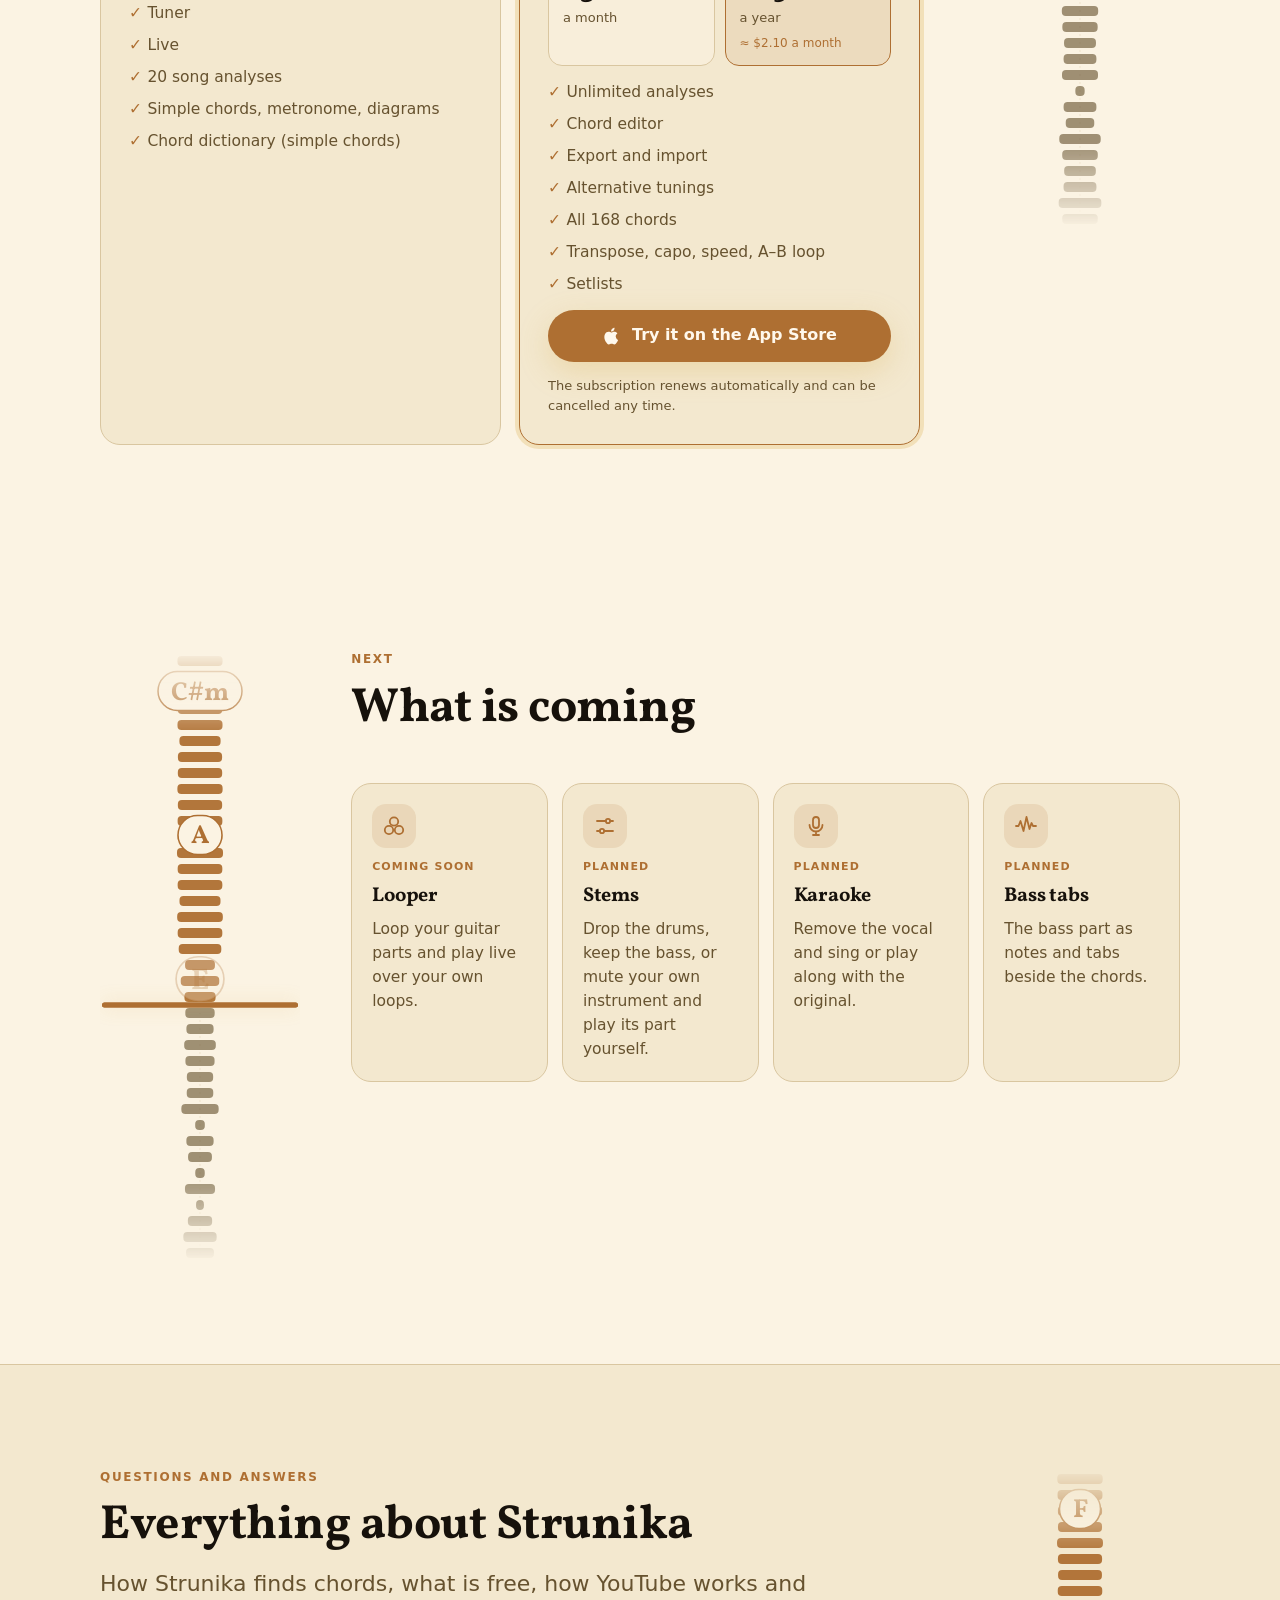
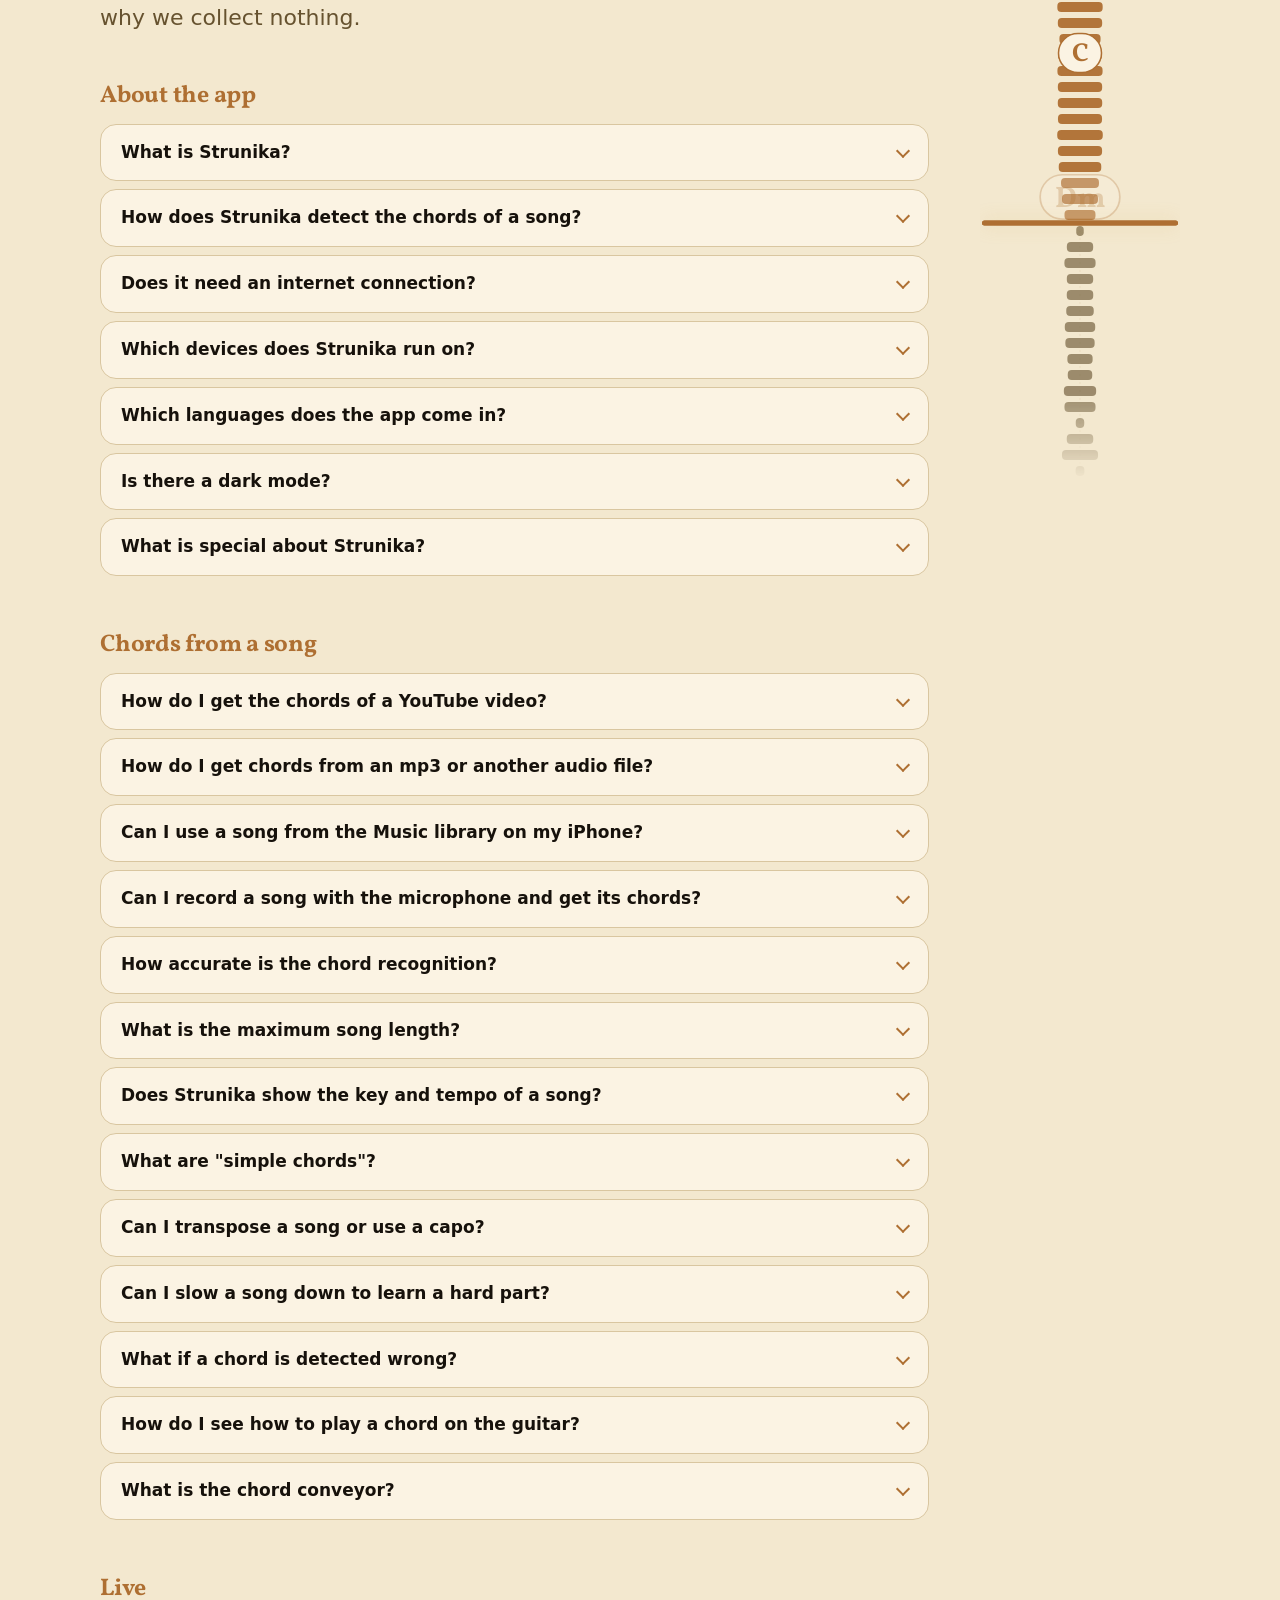
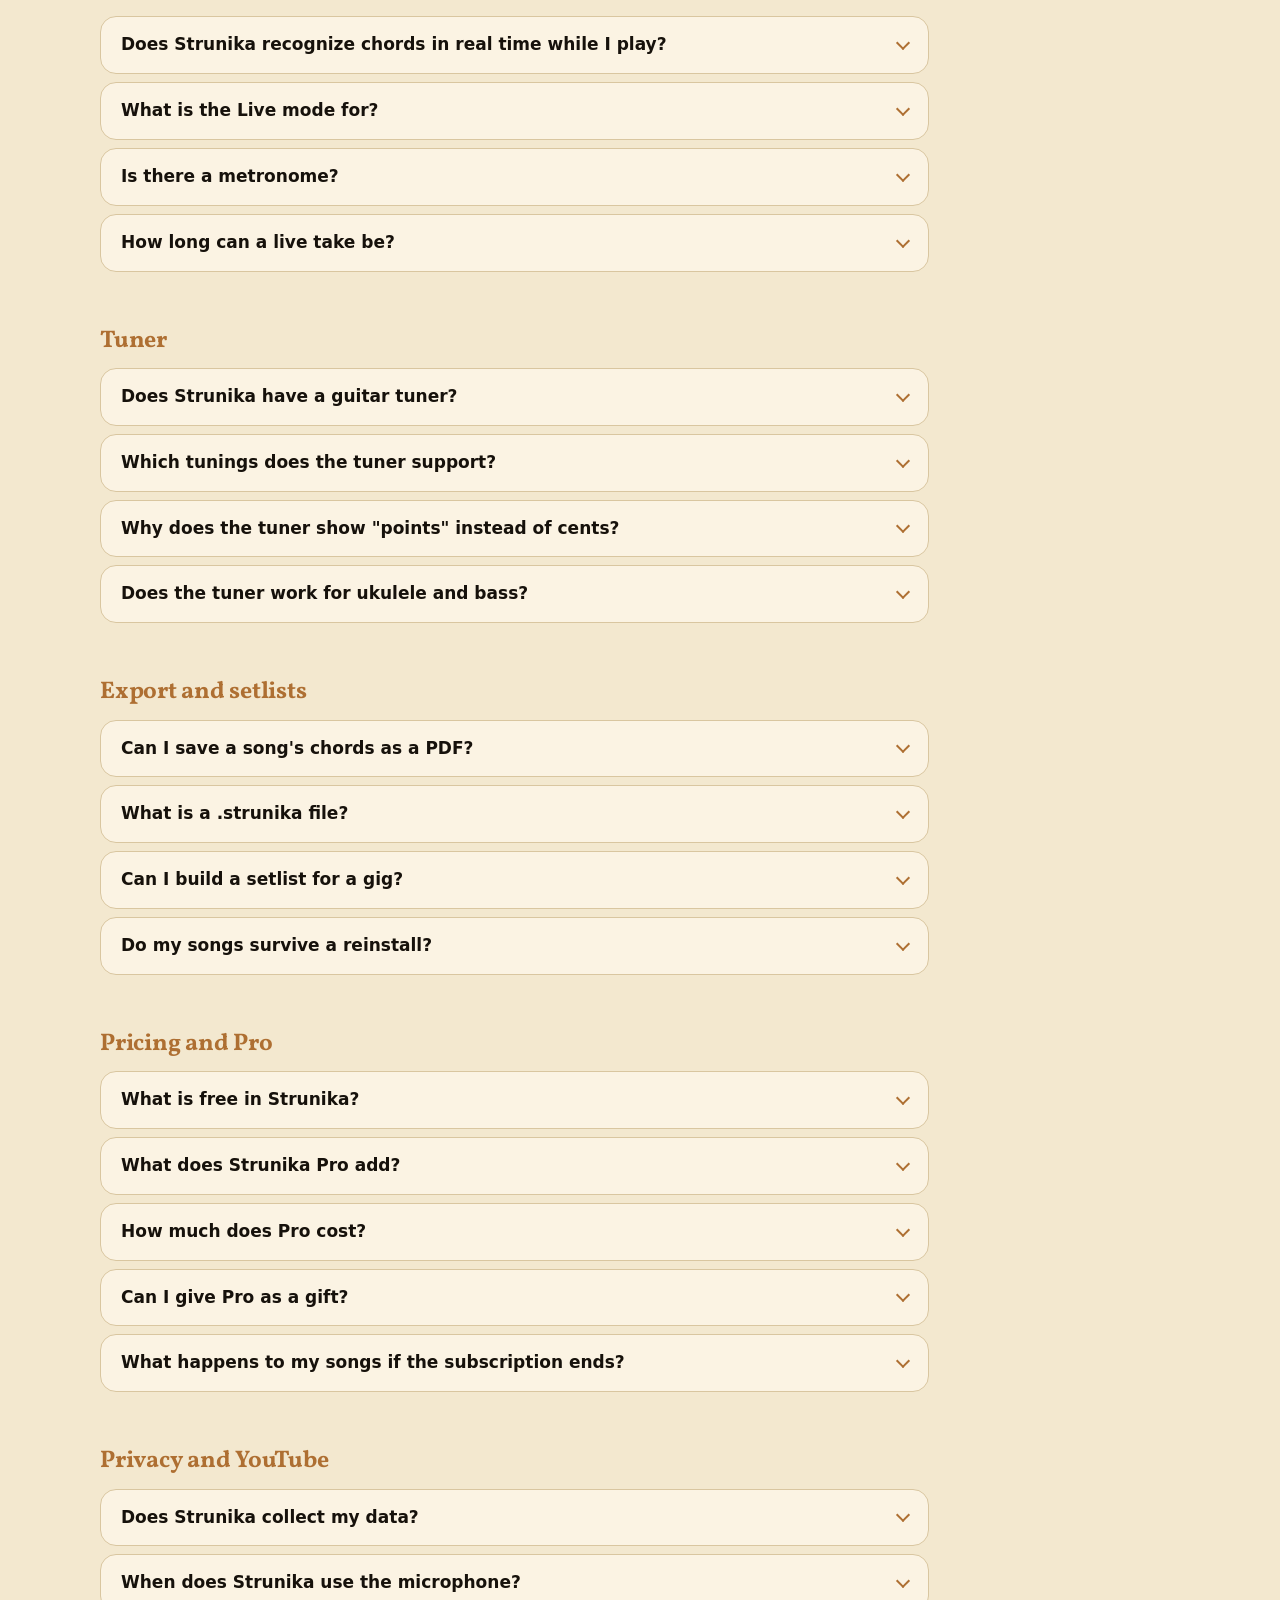
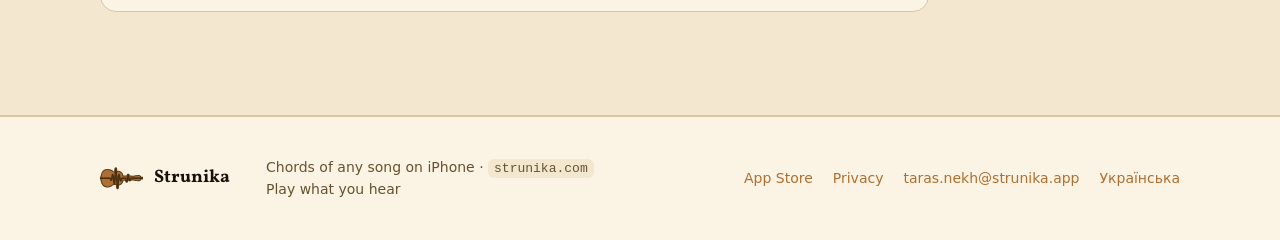
==== commit acd3d077: "The iOS 15+ note is 15 px; the stylesheet link carries a version so browsers drop the cached copy Co" ====
--- a/en/index.html
+++ b/en/index.html
@@ -25,7 +25,7 @@
 <link rel="preconnect" href="https://fonts.googleapis.com">
 <link rel="preconnect" href="https://fonts.gstatic.com" crossorigin>
 <link rel="stylesheet" href="https://fonts.googleapis.com/css2?family=Vollkorn:wght@600;700&display=swap">
-<link rel="stylesheet" href="../assets/style.css">
+<link rel="stylesheet" href="../assets/style.css?v=2">
 <script>try{var t=localStorage.getItem('theme');if(t==='dark'||t==='light')document.documentElement.dataset.theme=t;}catch(e){}</script>
 <script type="application/ld+json">
 {
--- a/assets/style.css
+++ b/assets/style.css
@@ -195,7 +195,7 @@
 .cta { display: flex; gap: 12px; flex-wrap: wrap; justify-content: center; }
 .cta { align-items: flex-start; }
 .cta .dl { display: flex; flex-direction: column; align-items: center; gap: 6px; }
-.cta-note { margin: 0; font-size: 11px; line-height: 1.2; color: var(--text2); opacity: .8; }
+.cta-note { margin: 0; font-size: 15px; line-height: 1.2; color: var(--text2); opacity: .8; }
 
 
 /* ---------- sections ---------- */
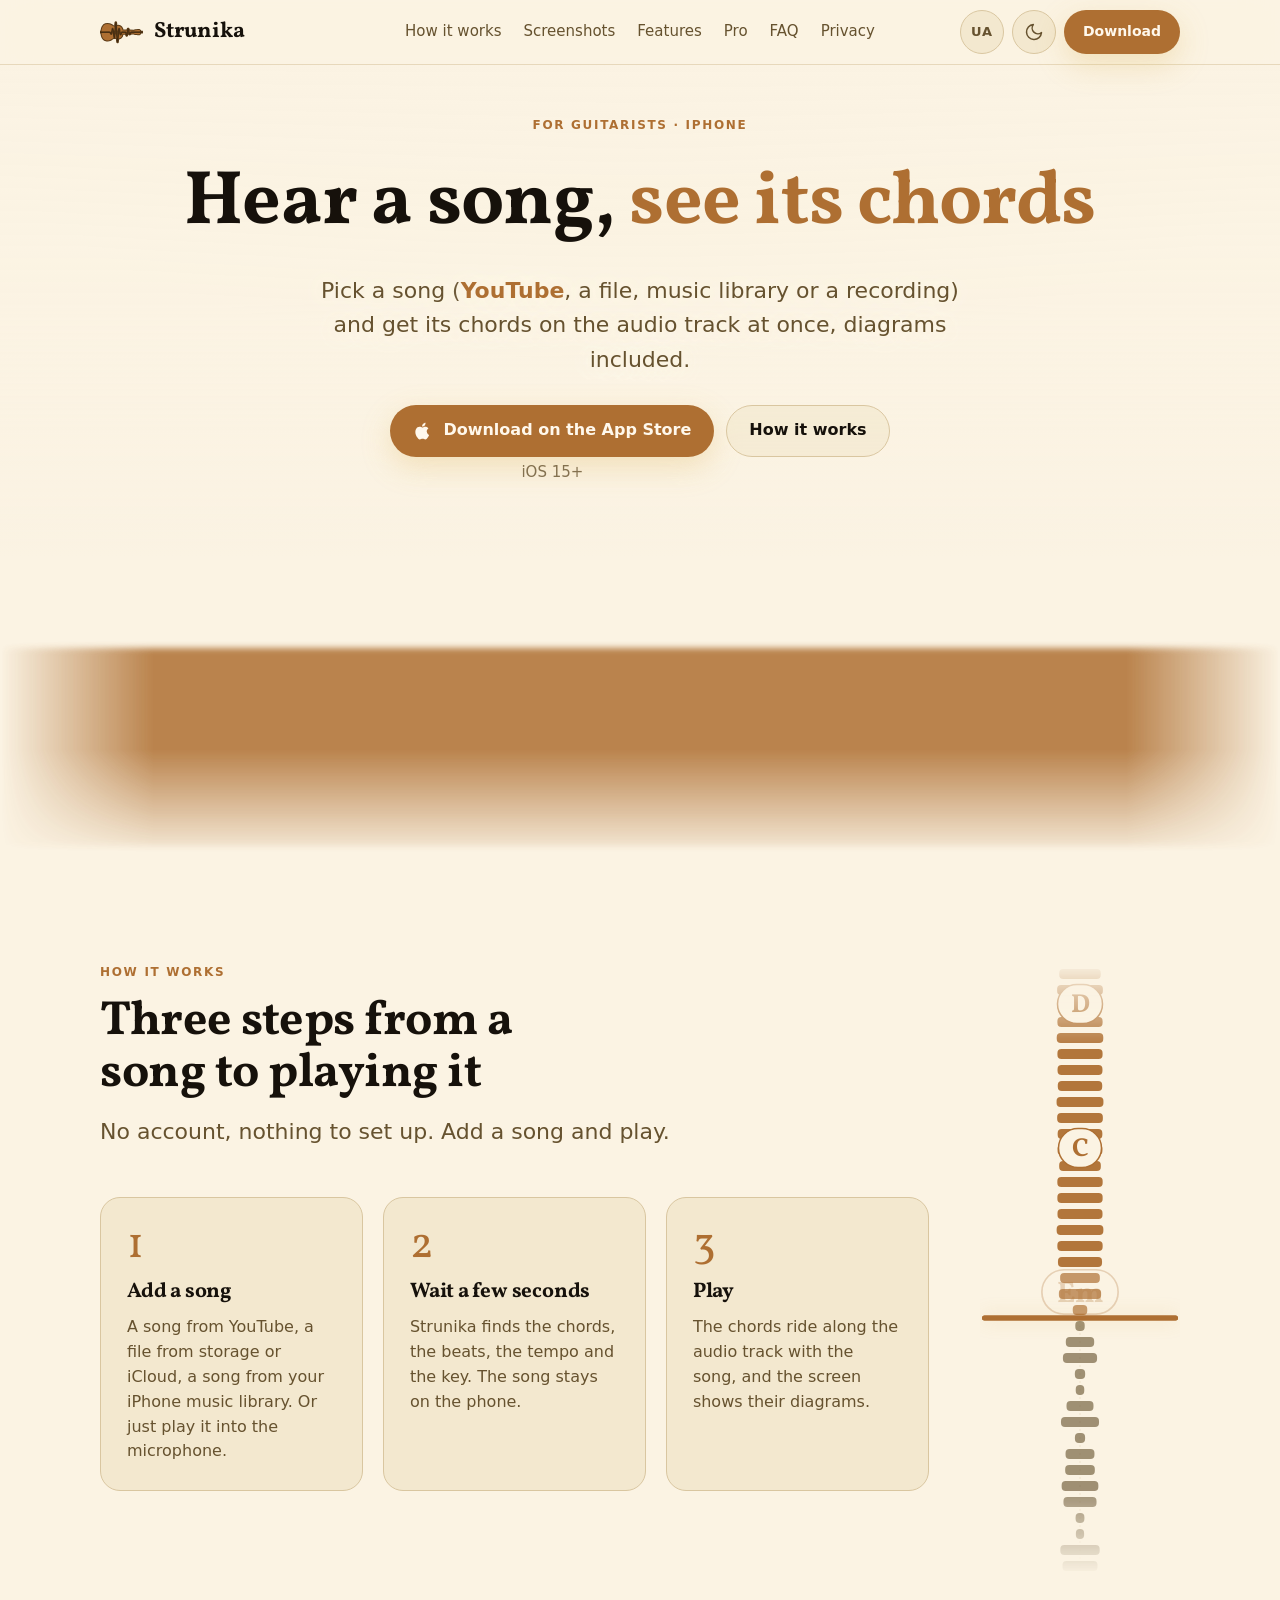
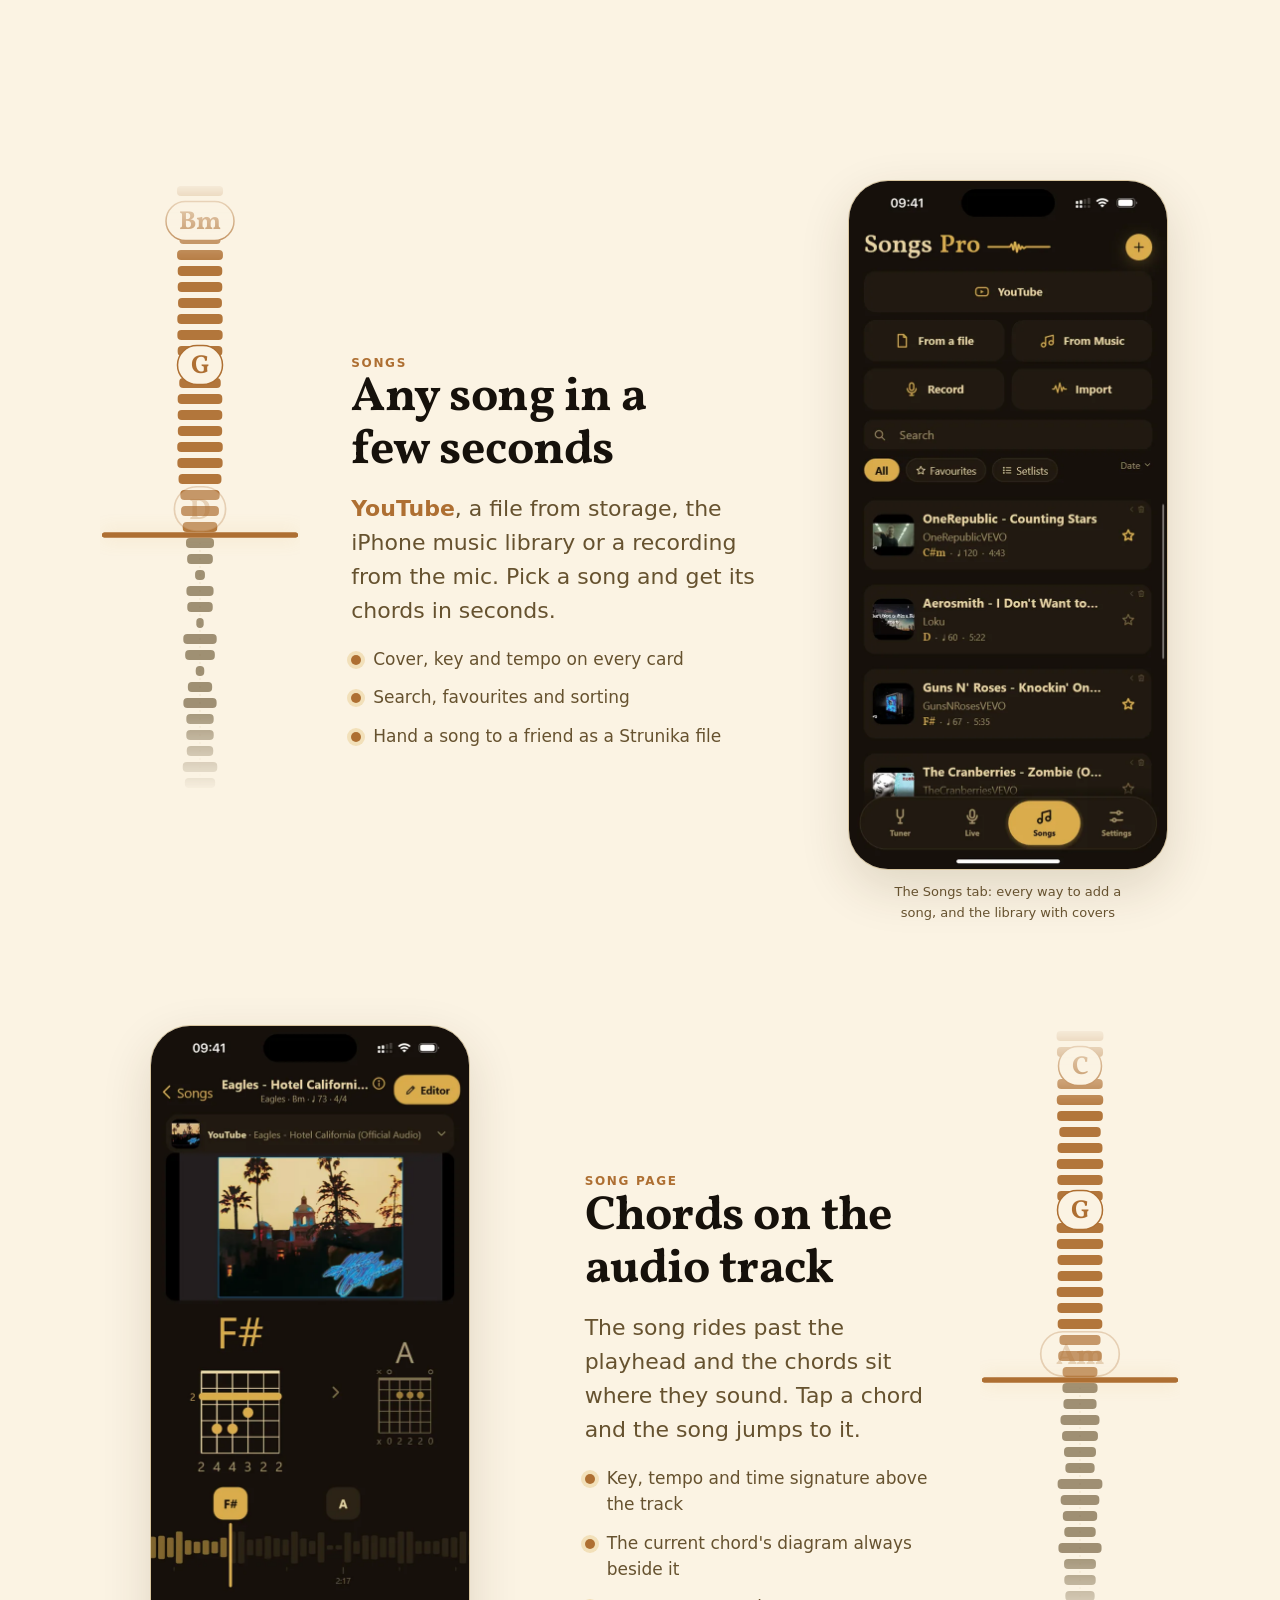
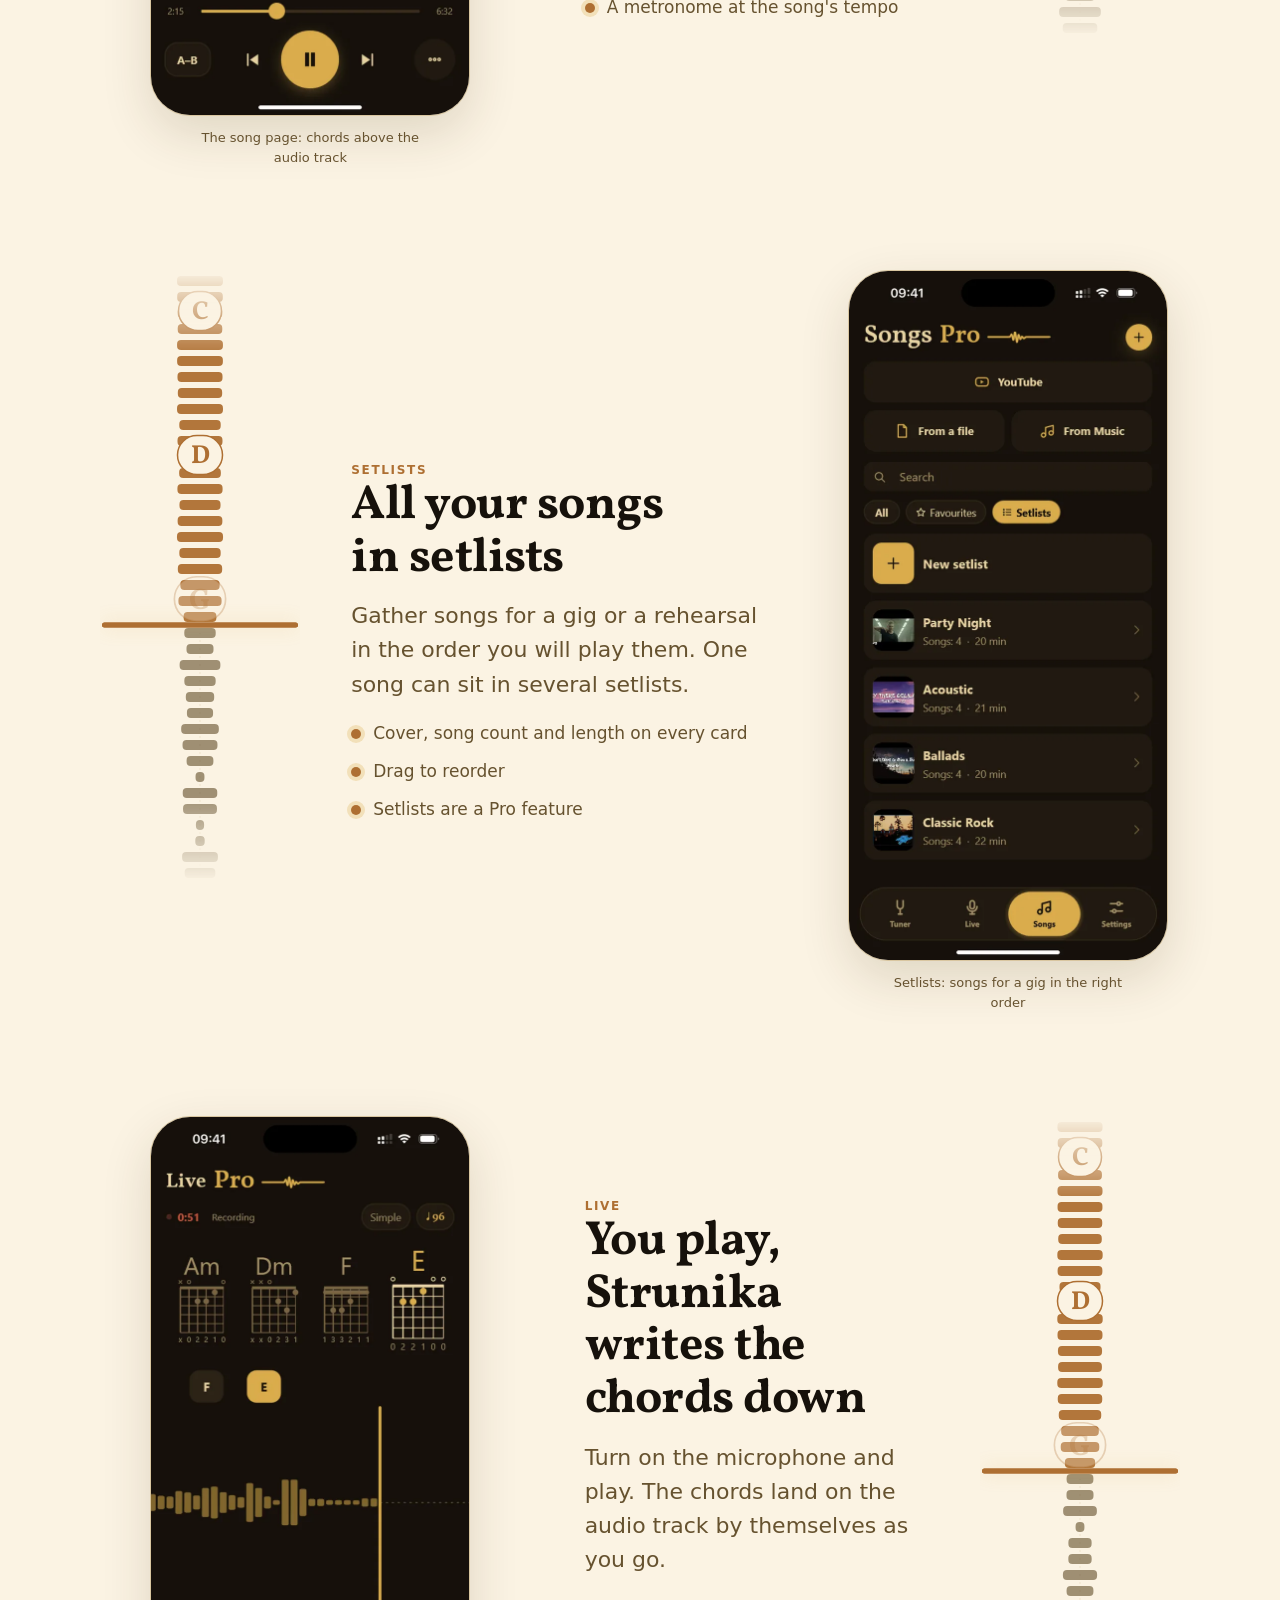
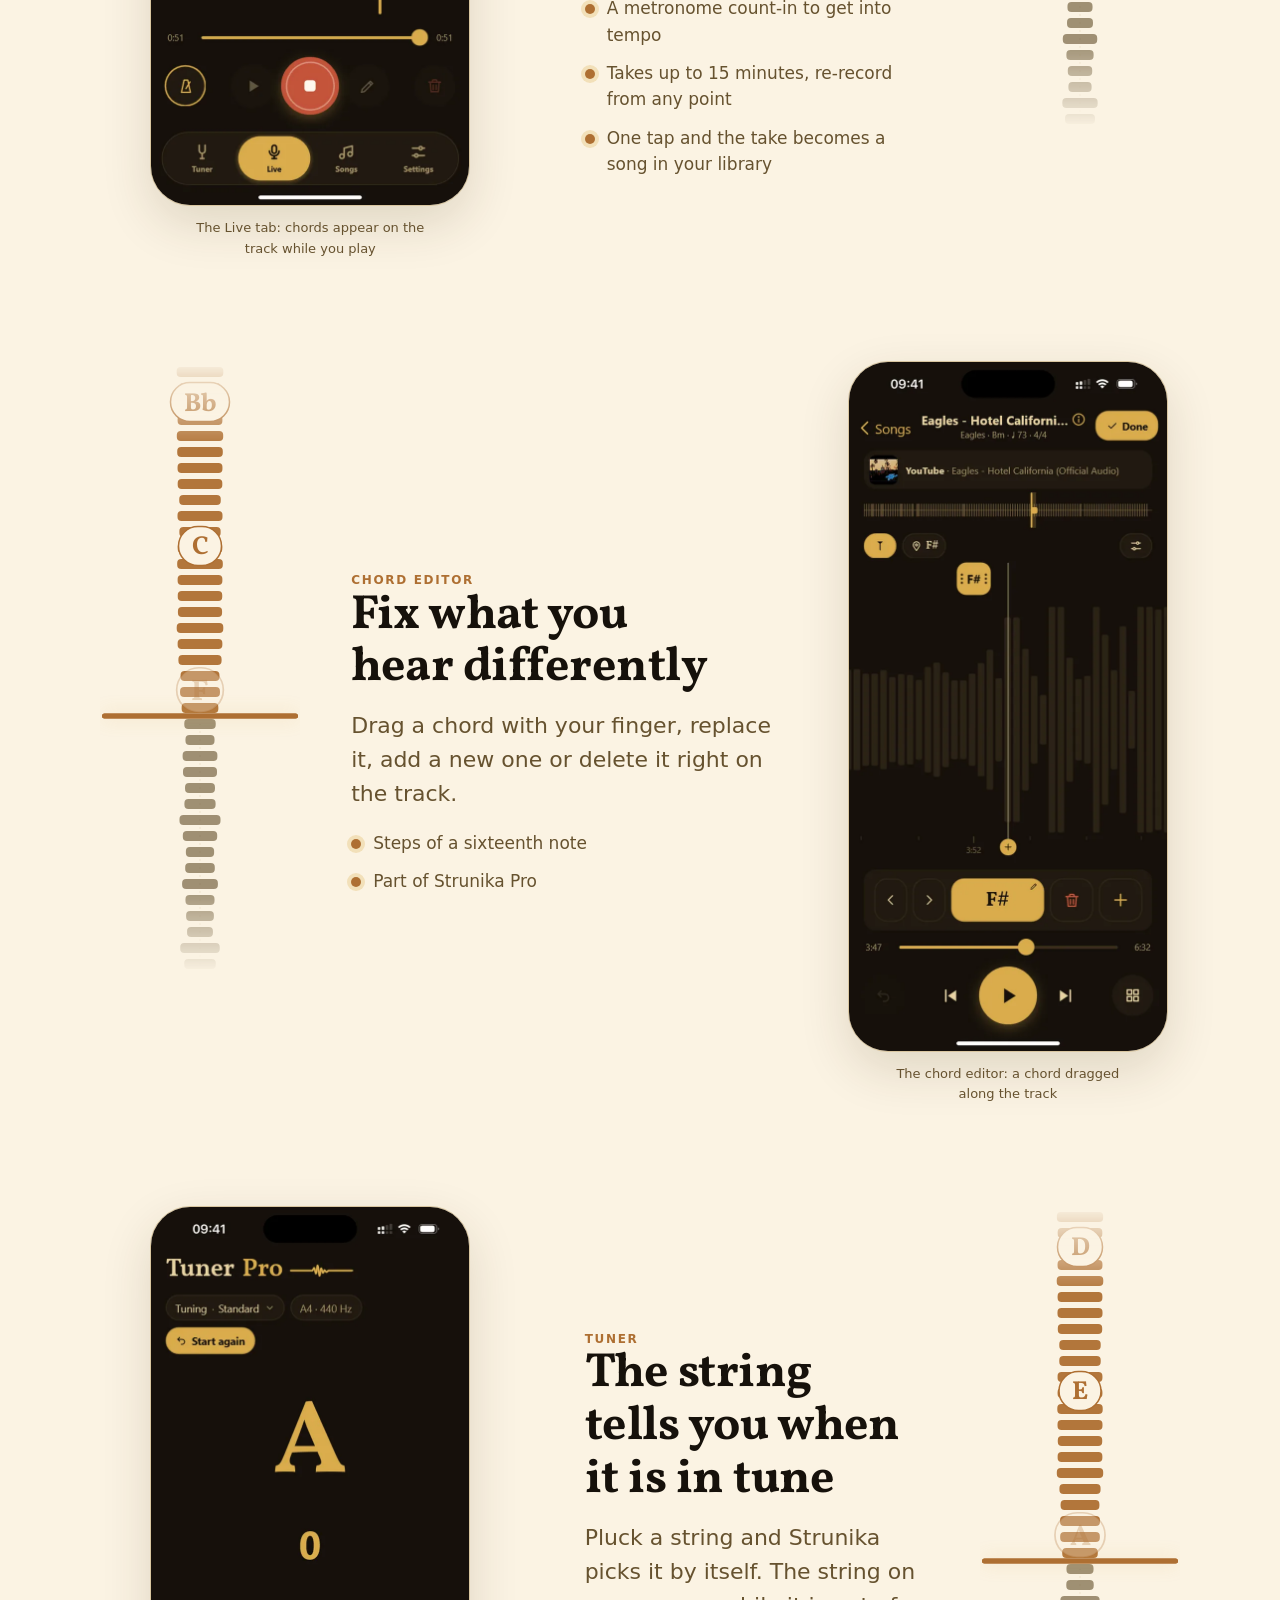
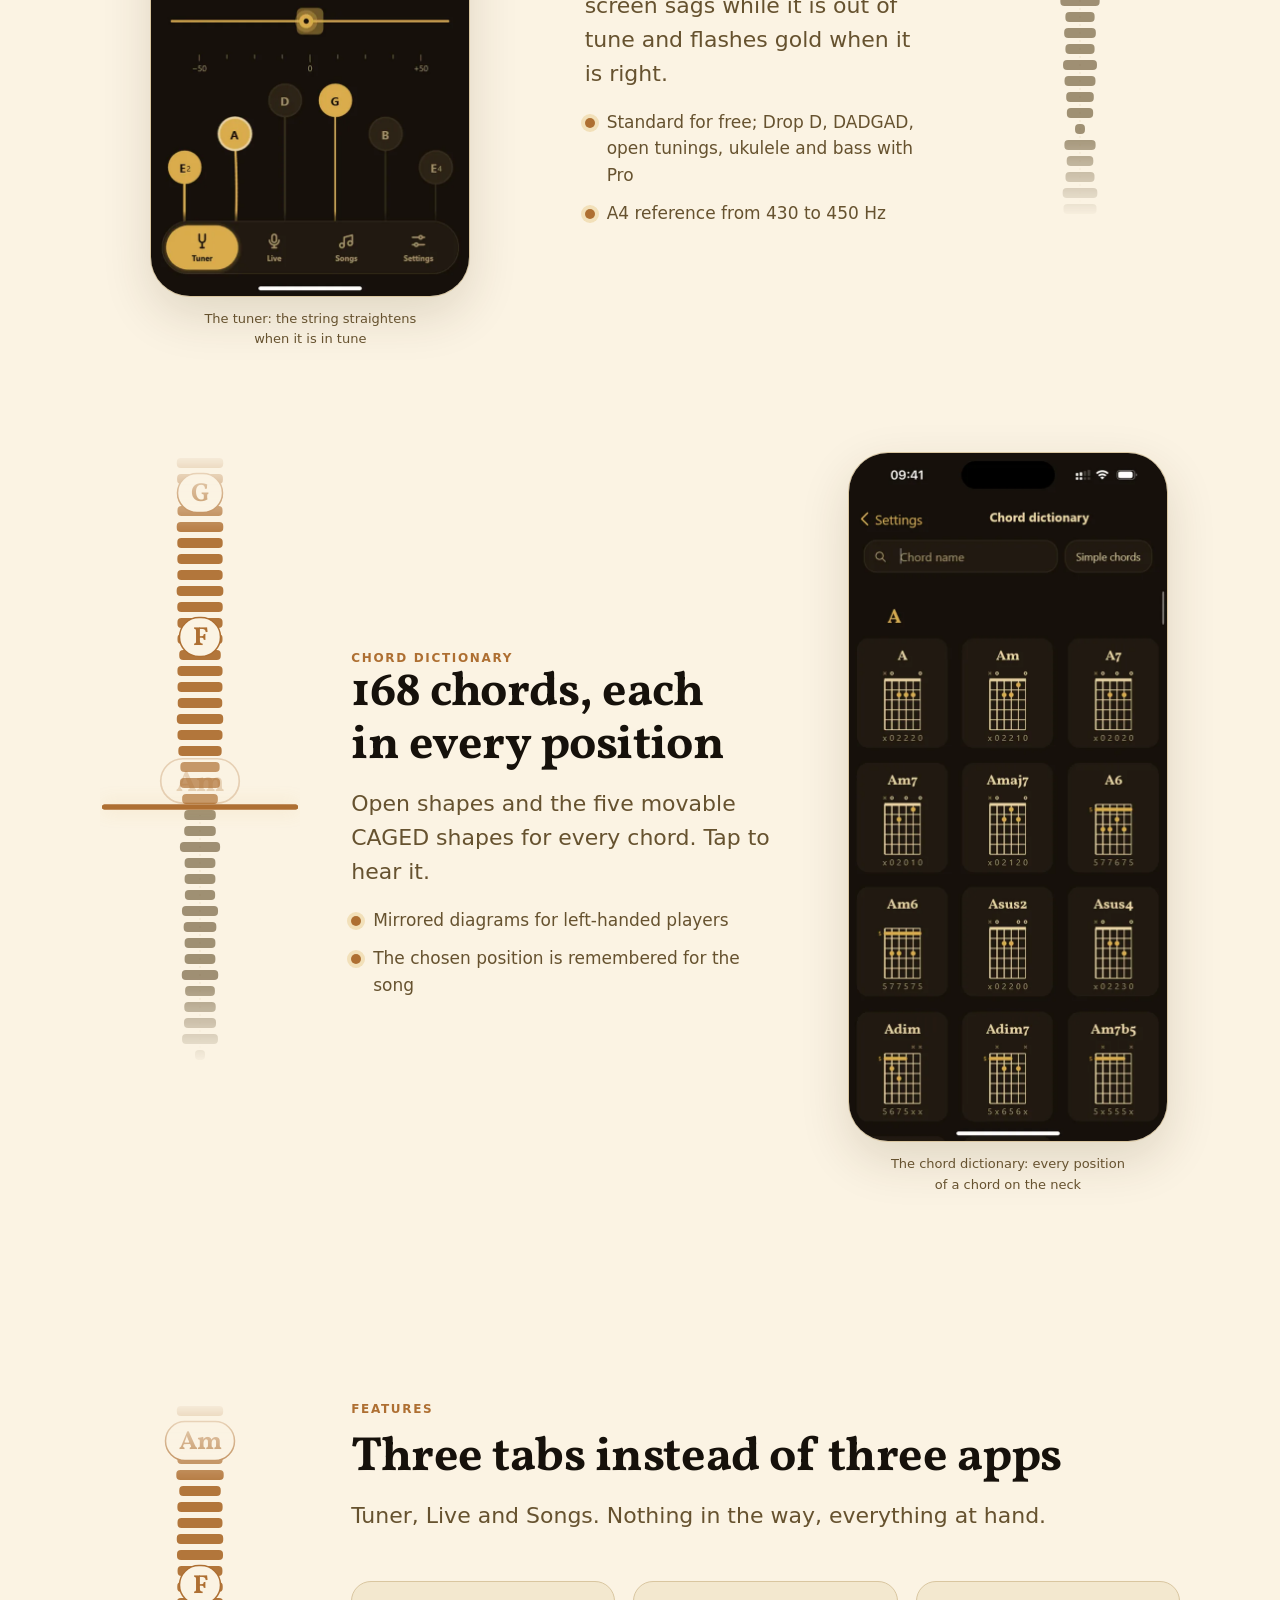
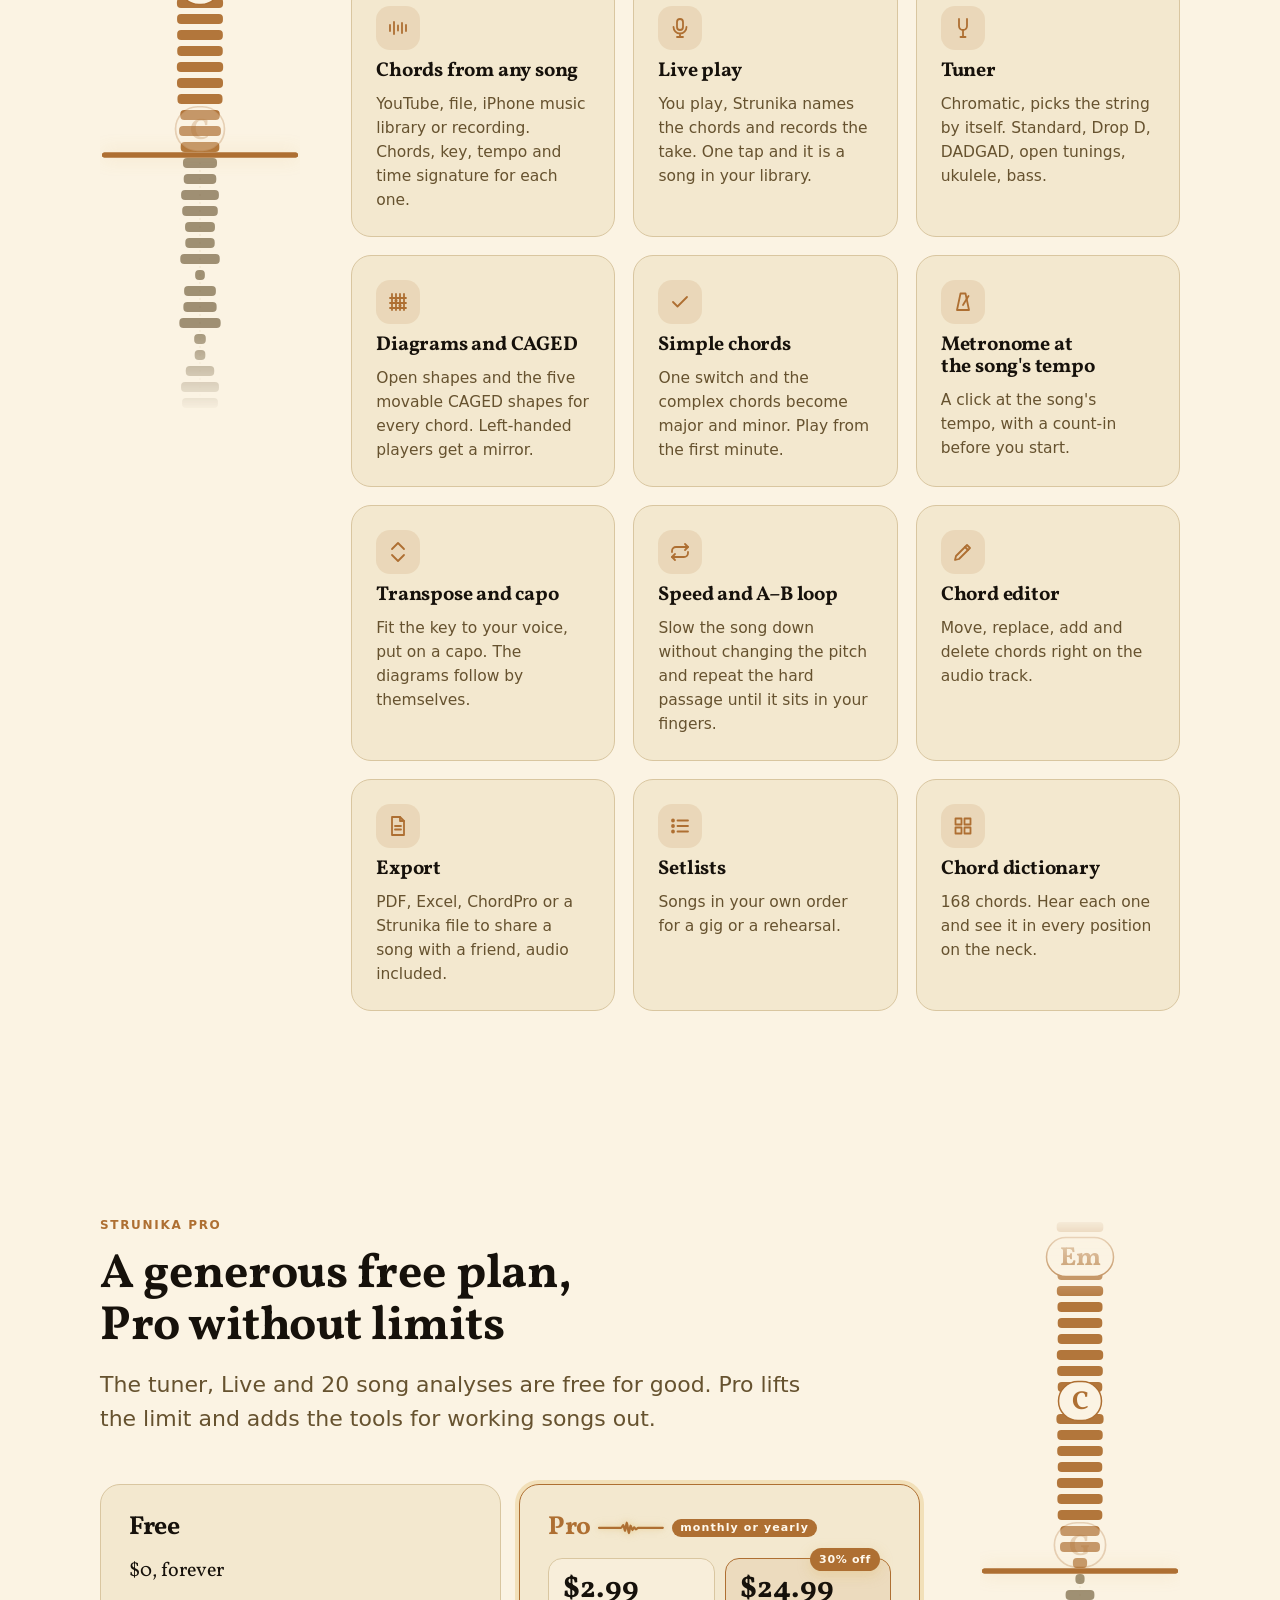
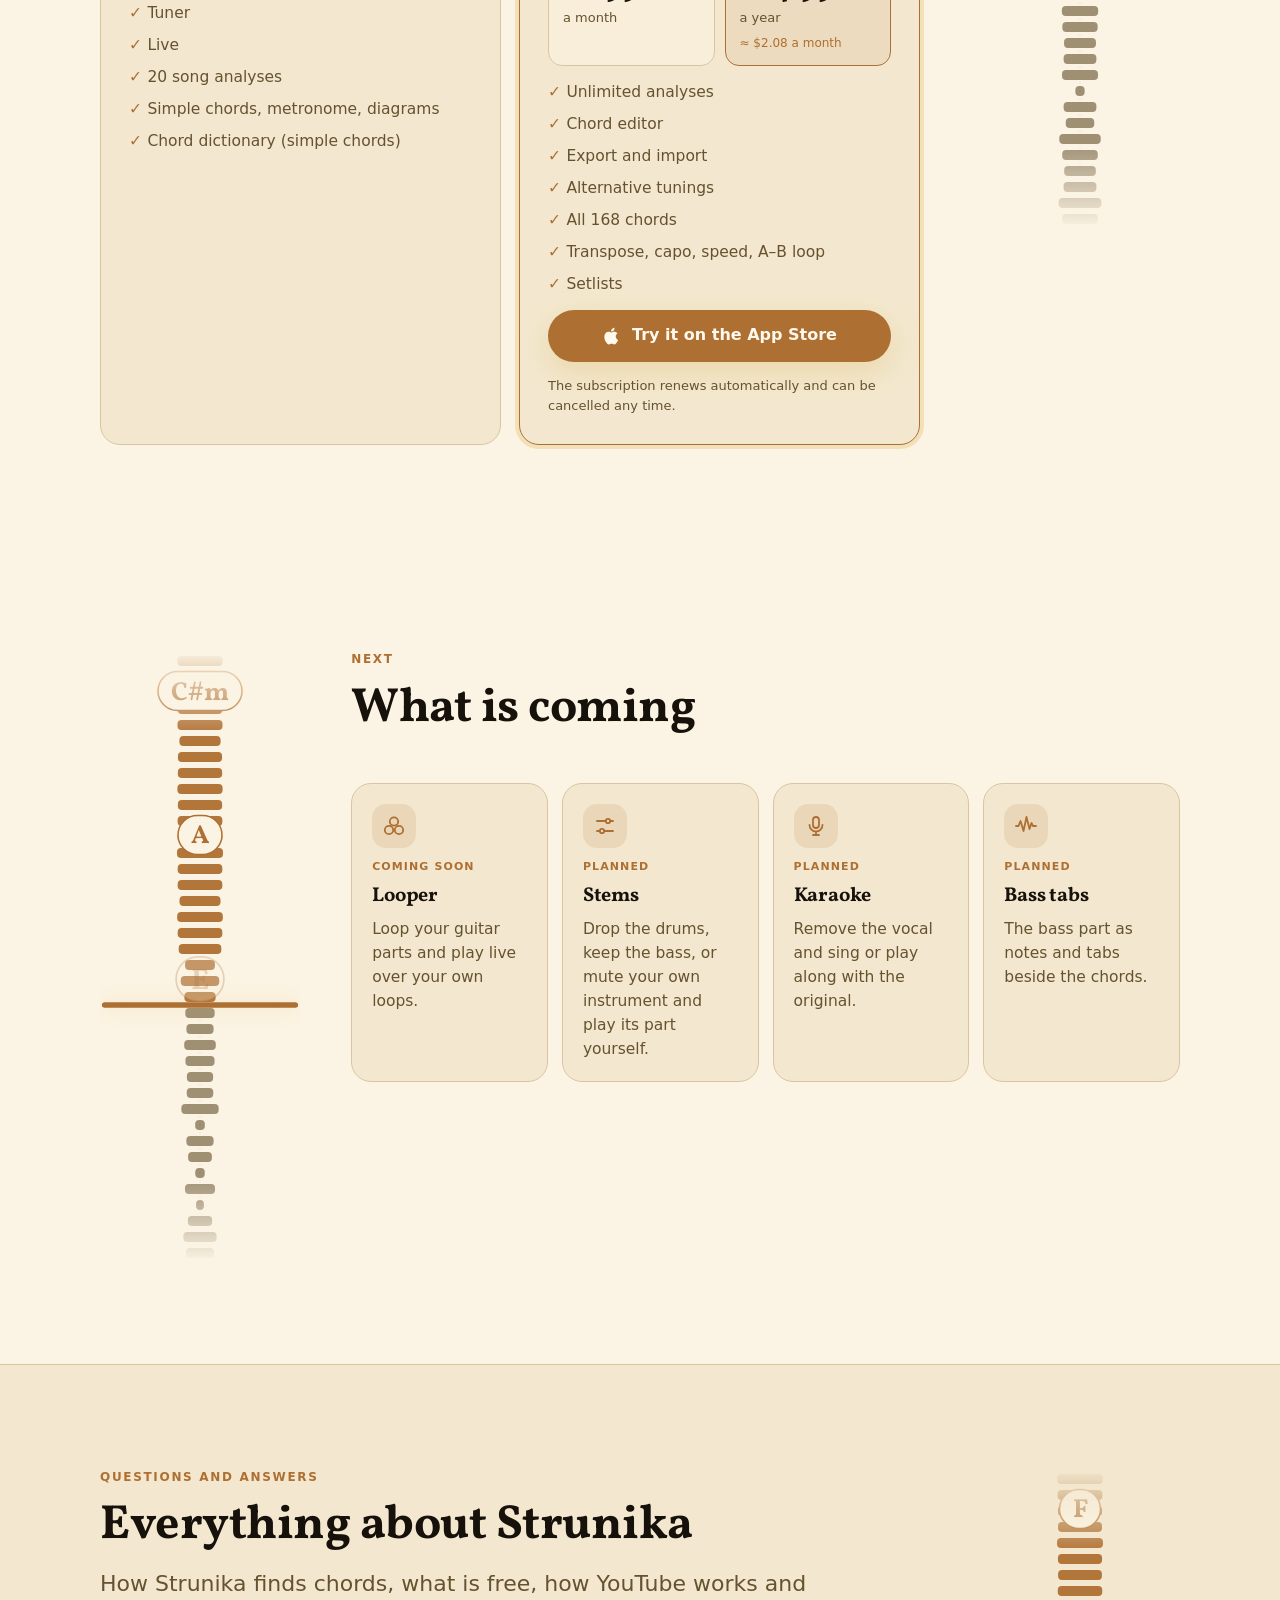
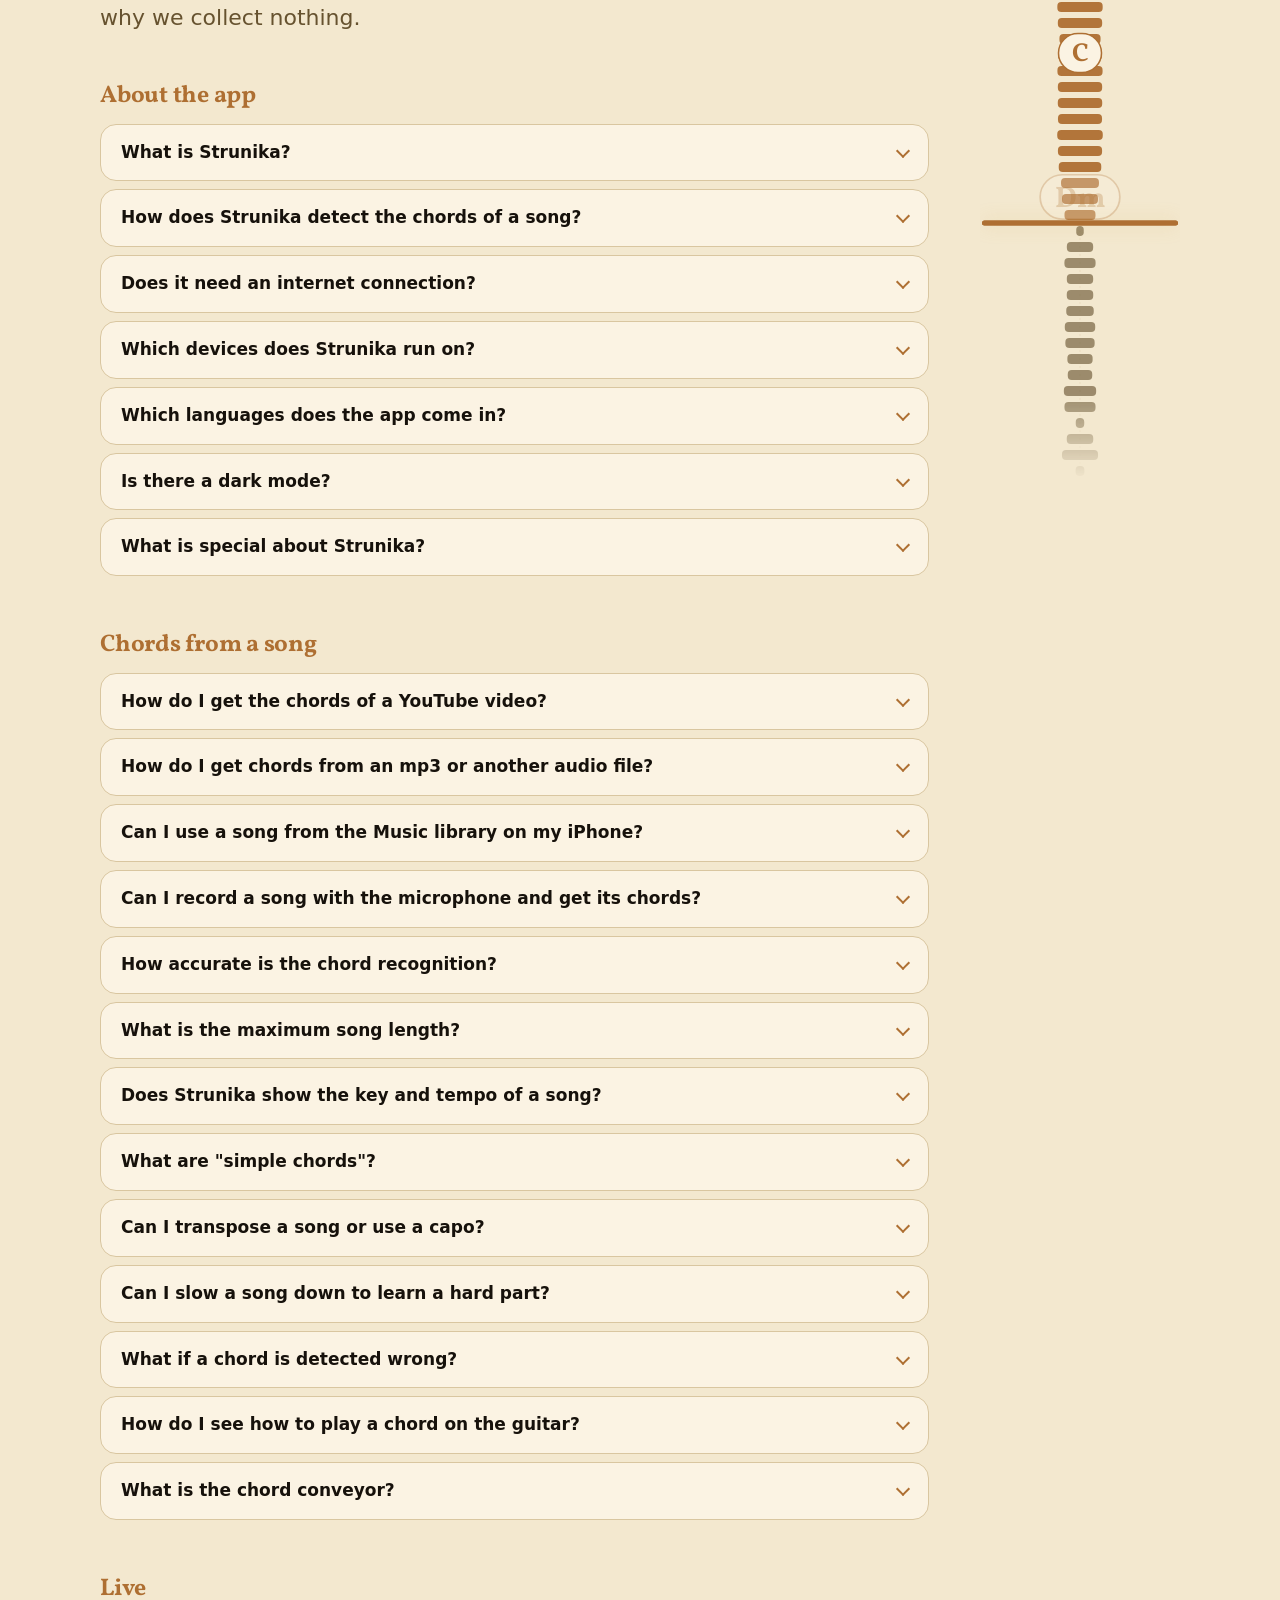
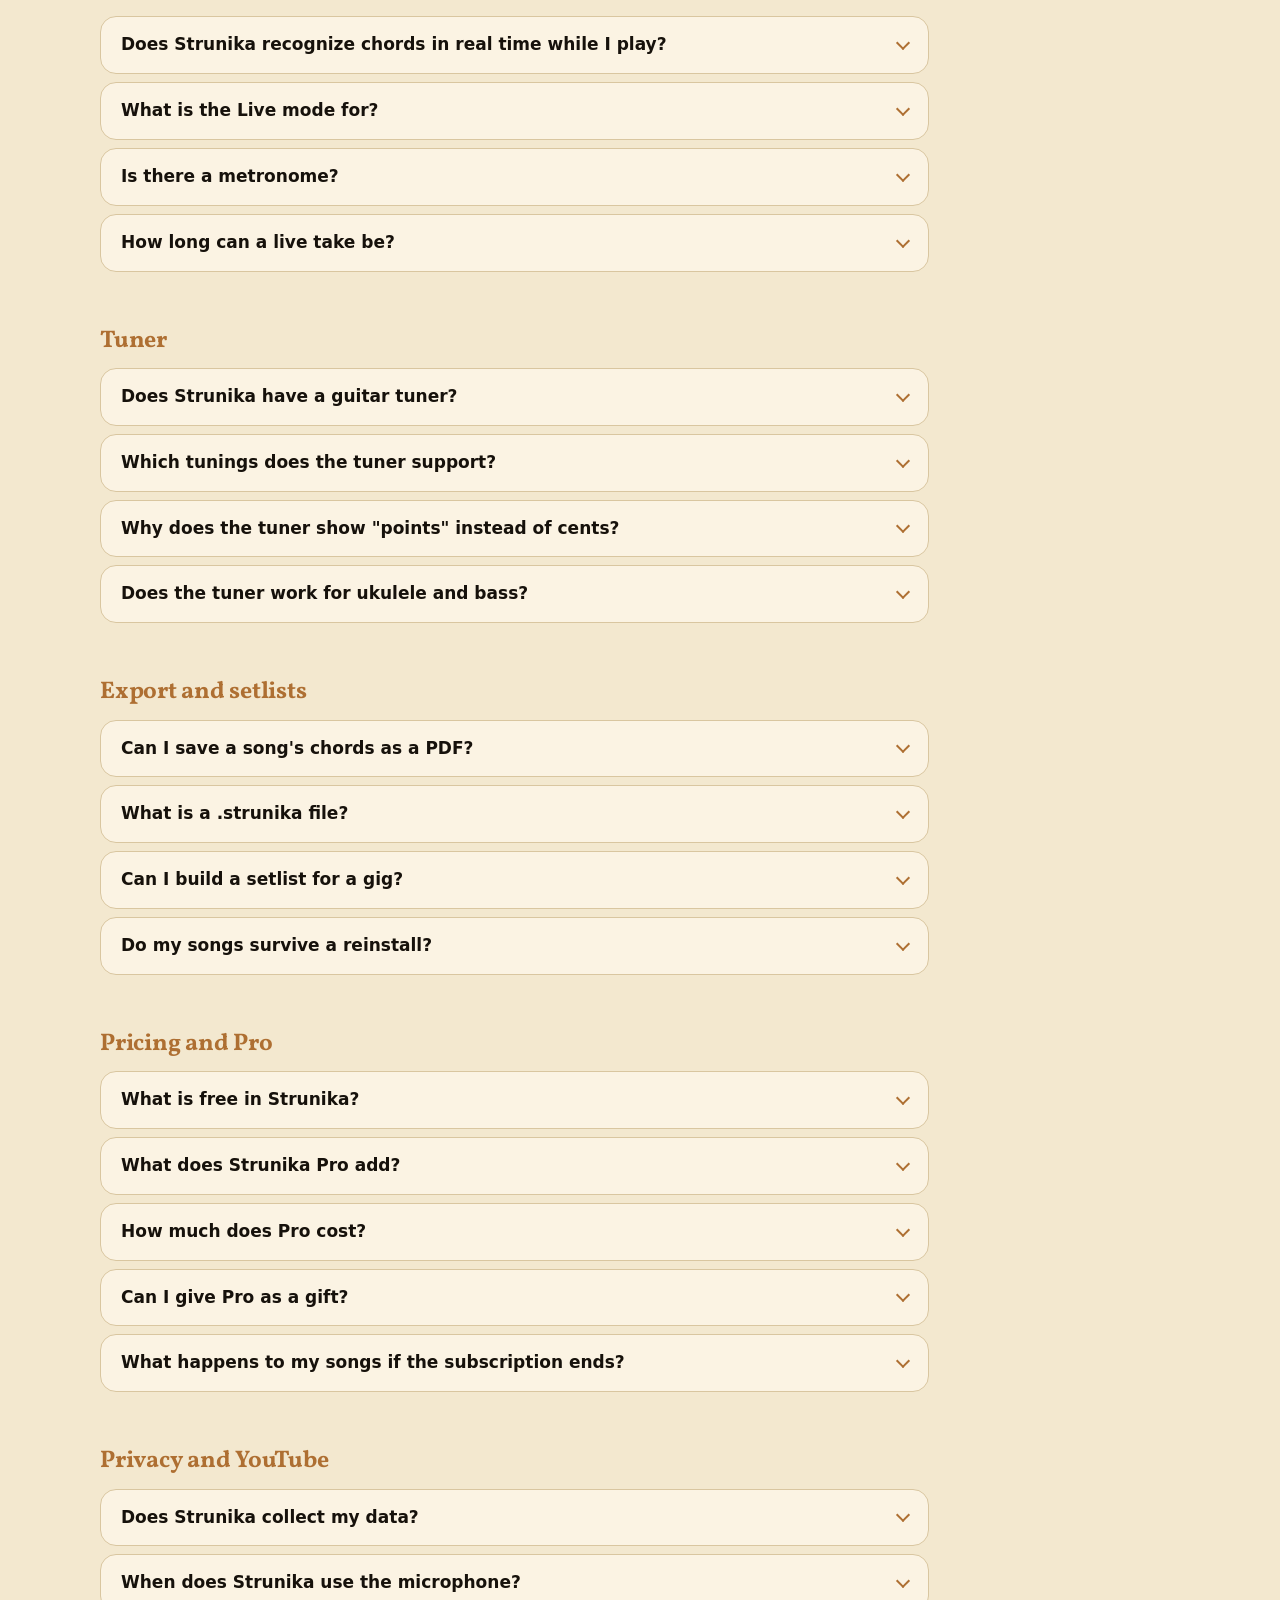
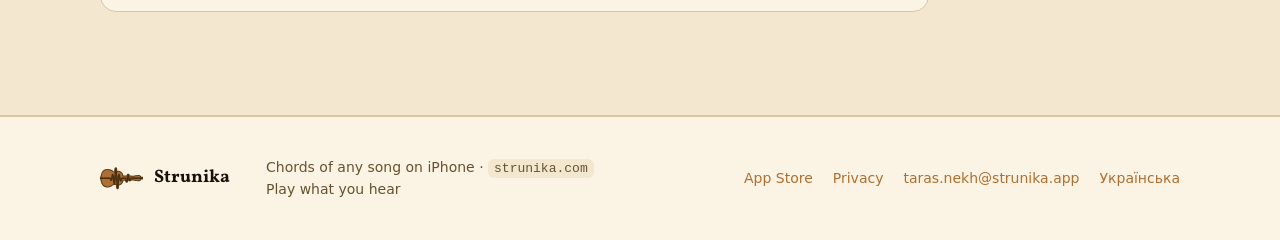
==== commit 10fded1d: "Pro prices on the site are 2.99 a month and 24.99 a year, the yearly works out to about 2.08 a month" ====
--- a/en/index.html
+++ b/en/index.html
@@ -339,7 +339,7 @@
    "name": "How much does Pro cost?",
    "acceptedAnswer": {
     "@type": "Answer",
-    "text": "$3 a month or $25 a year, so the yearly subscription is 30% cheaper. The exact price in your currency is shown by the App Store inside the app. There is no free trial, but the free version has no time limit."
+    "text": "$2.99 a month or $24.99 a year, so the yearly subscription is 30% cheaper. The exact price in your currency is shown by the App Store inside the app. There is no free trial, but the free version has no time limit."
    }
   },
   {
@@ -641,8 +641,8 @@
       <article class="plan hi rv">
         <h3><span class="pro-name">Pro<svg class="string" viewBox="0 0 342 64" aria-hidden="true" fill="none" stroke="currentColor" stroke-width="2.2" stroke-linecap="round" stroke-linejoin="round"><path vector-effect="non-scaling-stroke" d="M0 32H118c6 0 8-14 12-14s6 30 10 30 5-44 9-44 7 56 11 56 5-40 9-40 6 24 10 24 5-14 9-14 6 10 10 10c5 0 7-8 12-8H342"/></svg></span> <span class="pro">monthly or yearly</span></h3>
         <div class="prices">
-          <div class="tier"><span class="amt">$3</span><span class="per">a month</span></div>
-          <div class="tier best"><span class="badge">30% off</span><span class="amt">$25</span><span class="per">a year</span><span class="note">≈ $2.10 a month</span></div>
+          <div class="tier"><span class="amt">$2.99</span><span class="per">a month</span></div>
+          <div class="tier best"><span class="badge">30% off</span><span class="amt">$24.99</span><span class="per">a year</span><span class="note">≈ $2.08 a month</span></div>
         </div>
         <ul>
           <li>Unlimited analyses</li>
@@ -754,7 +754,7 @@
         <div class="faq">
           <details><summary>What is free in Strunika?</summary><div class="a"><p>The tuner with standard tuning, the Live tab with chord recognition, 20 song analyses for the lifetime of the install, simple chords, the metronome, diagrams, the chord dictionary. Analysed songs stay open forever.</p></div></details>
           <details><summary>What does Strunika Pro add?</summary><div class="a"><p>Unlimited analyses, the chord editor, export to PDF, Excel, ChordPro and .strunika with import, alternative tunings, the full vocabulary of 168 chords, transpose and capo, playback speed, the A–B loop, setlists and the A4 reference setting.</p></div></details>
-          <details><summary>How much does Pro cost?</summary><div class="a"><p>$3 a month or $25 a year, so the yearly subscription is 30% cheaper. The exact price in your currency is shown by the App Store inside the app. There is no free trial, but the free version has no time limit.</p></div></details>
+          <details><summary>How much does Pro cost?</summary><div class="a"><p>$2.99 a month or $24.99 a year, so the yearly subscription is 30% cheaper. The exact price in your currency is shown by the App Store inside the app. There is no free trial, but the free version has no time limit.</p></div></details>
           <details><summary>Can I give Pro as a gift?</summary><div class="a"><p>Yes, through App Store offer codes: the app has a "Promo code" button. Purchases are restored on a new device with "Restore purchases".</p></div></details>
           <details><summary>What happens to my songs if the subscription ends?</summary><div class="a"><p>Nothing disappears: every song, chord and setlist stays. Only the Pro tools close, and the Pro settings go back to their defaults.</p></div></details>
         </div>
